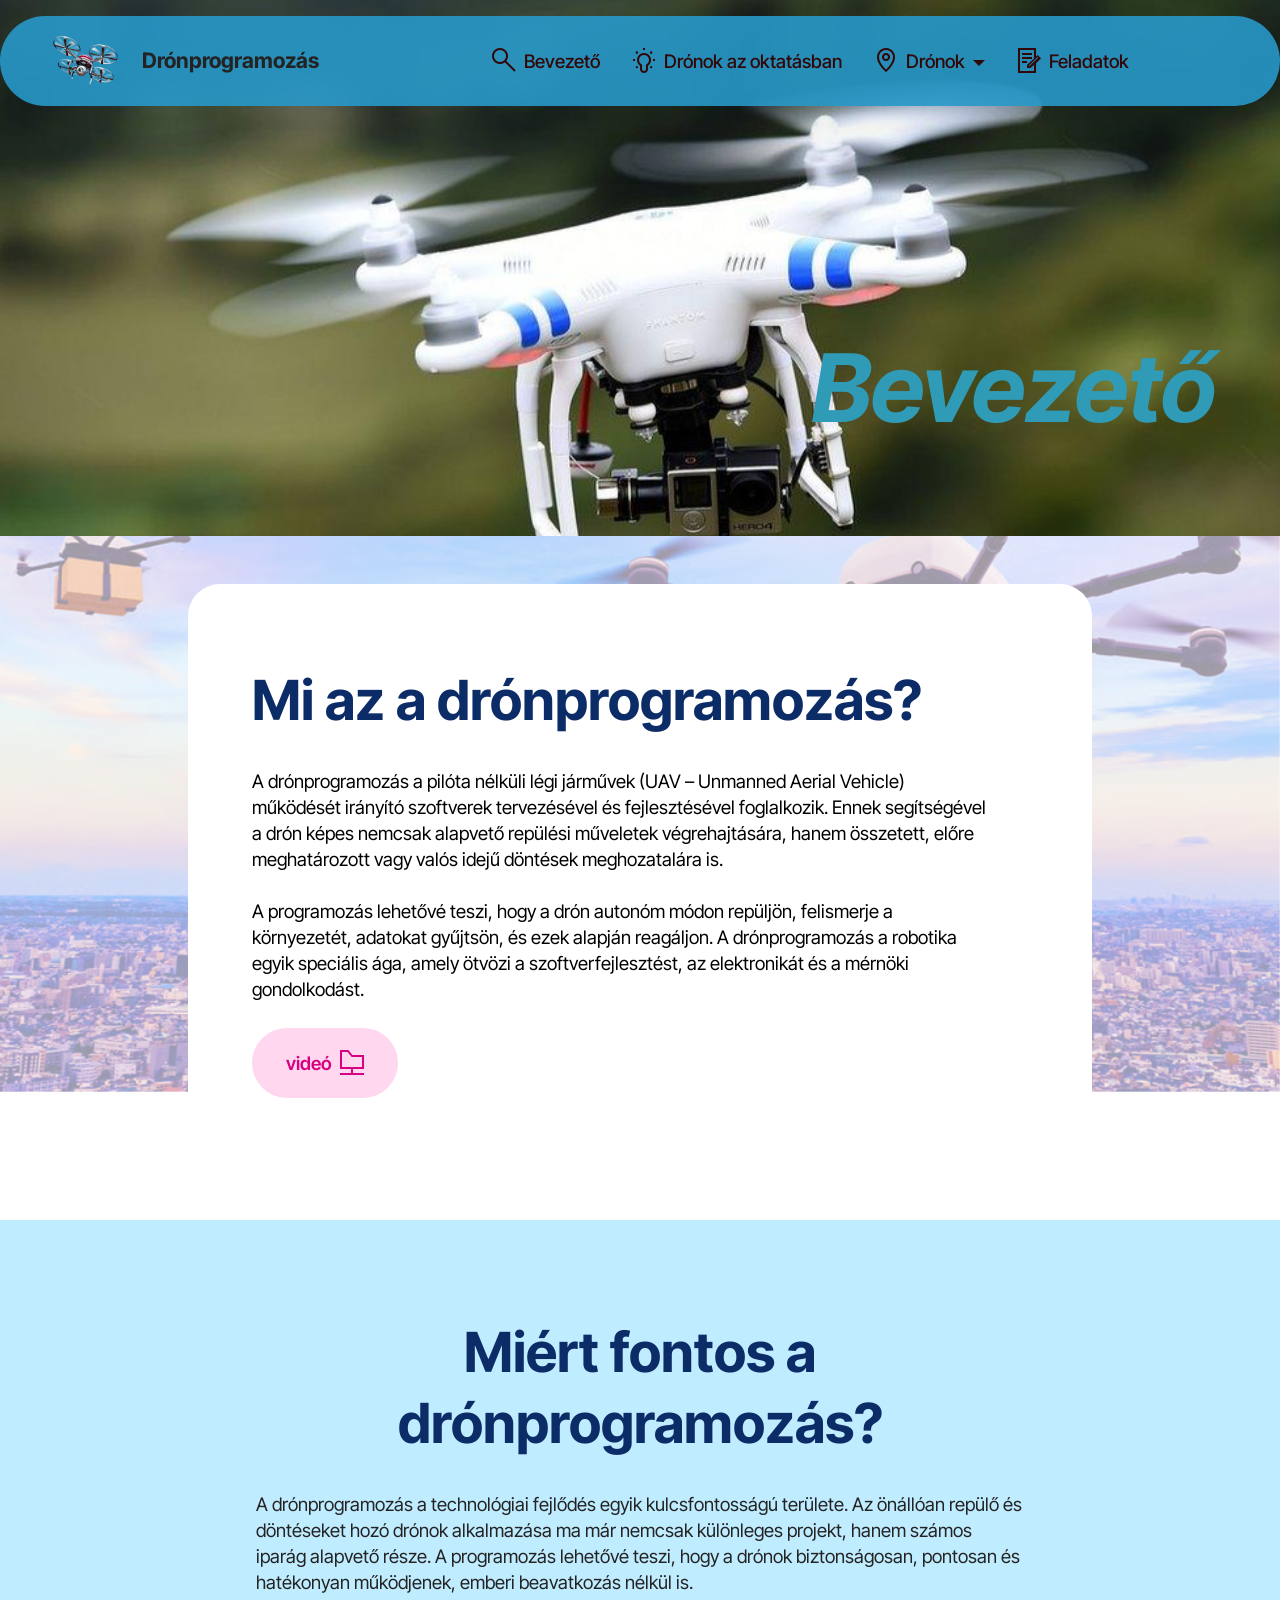
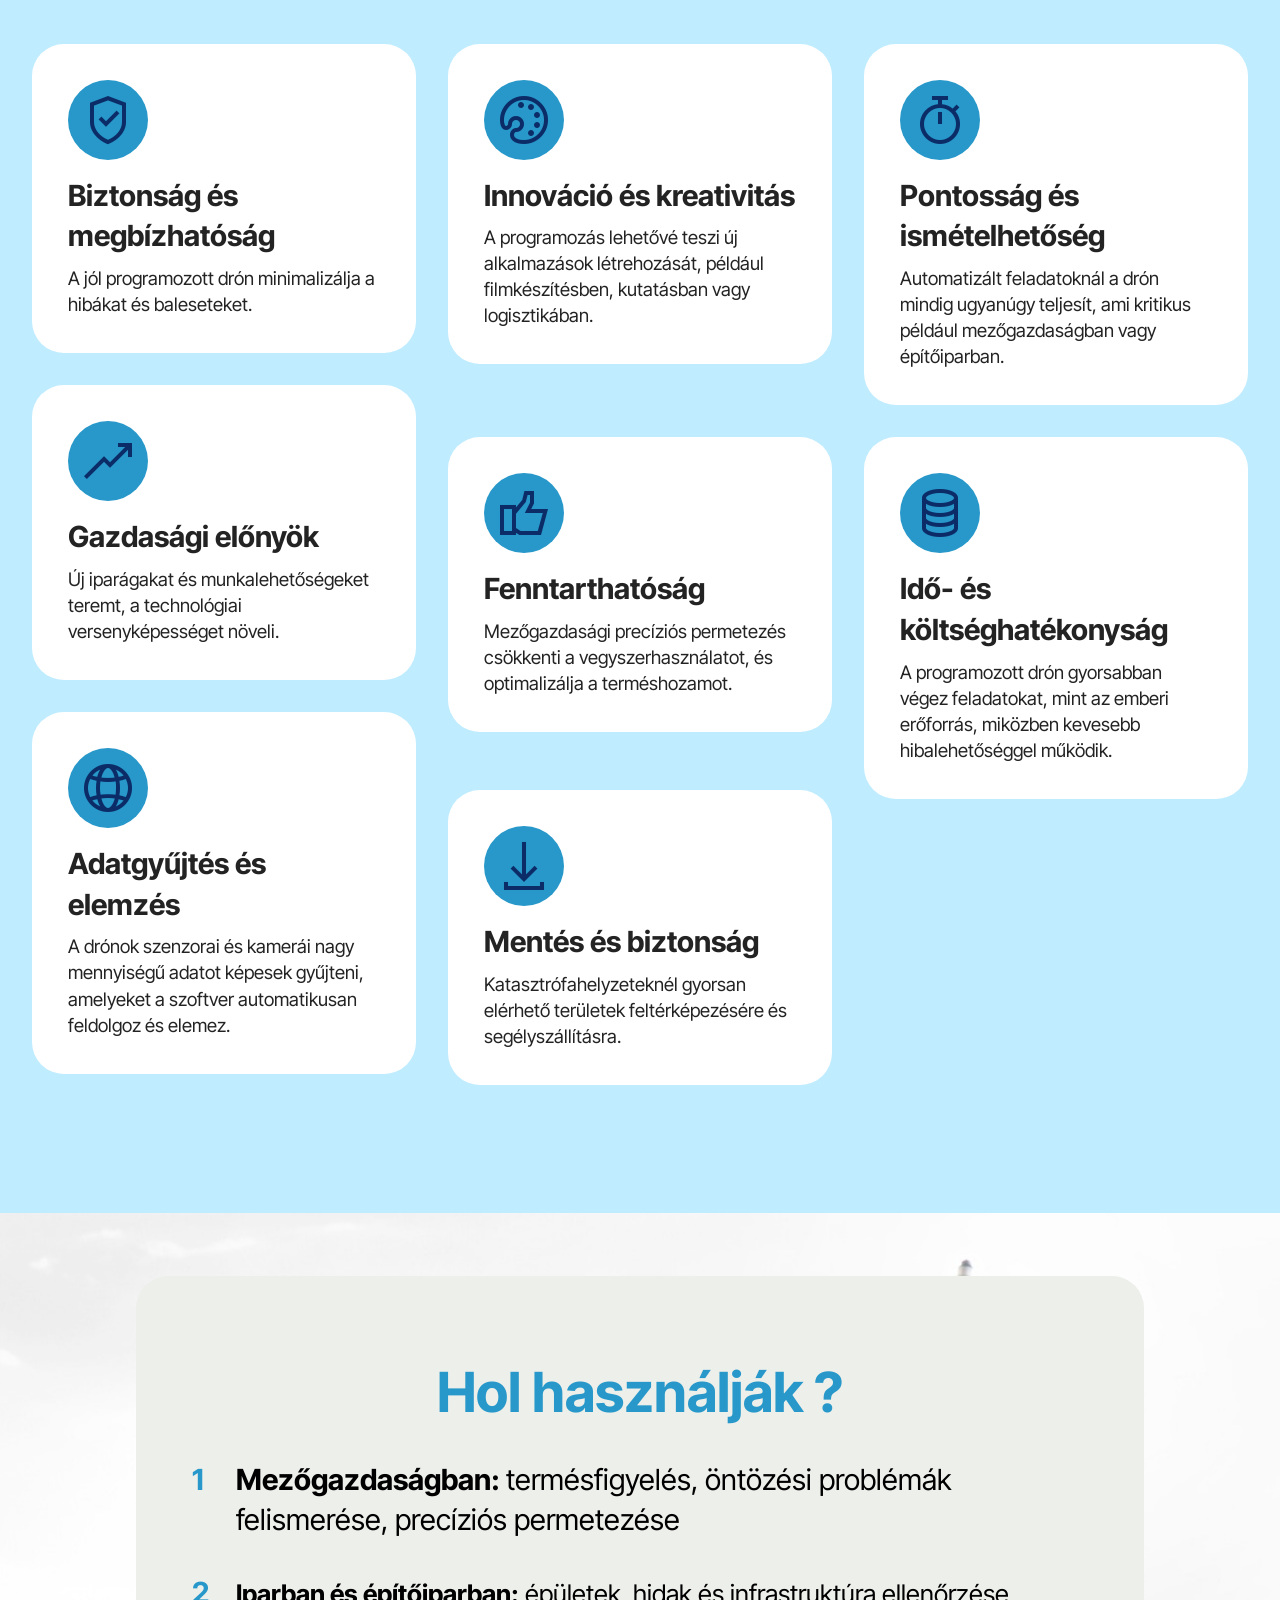
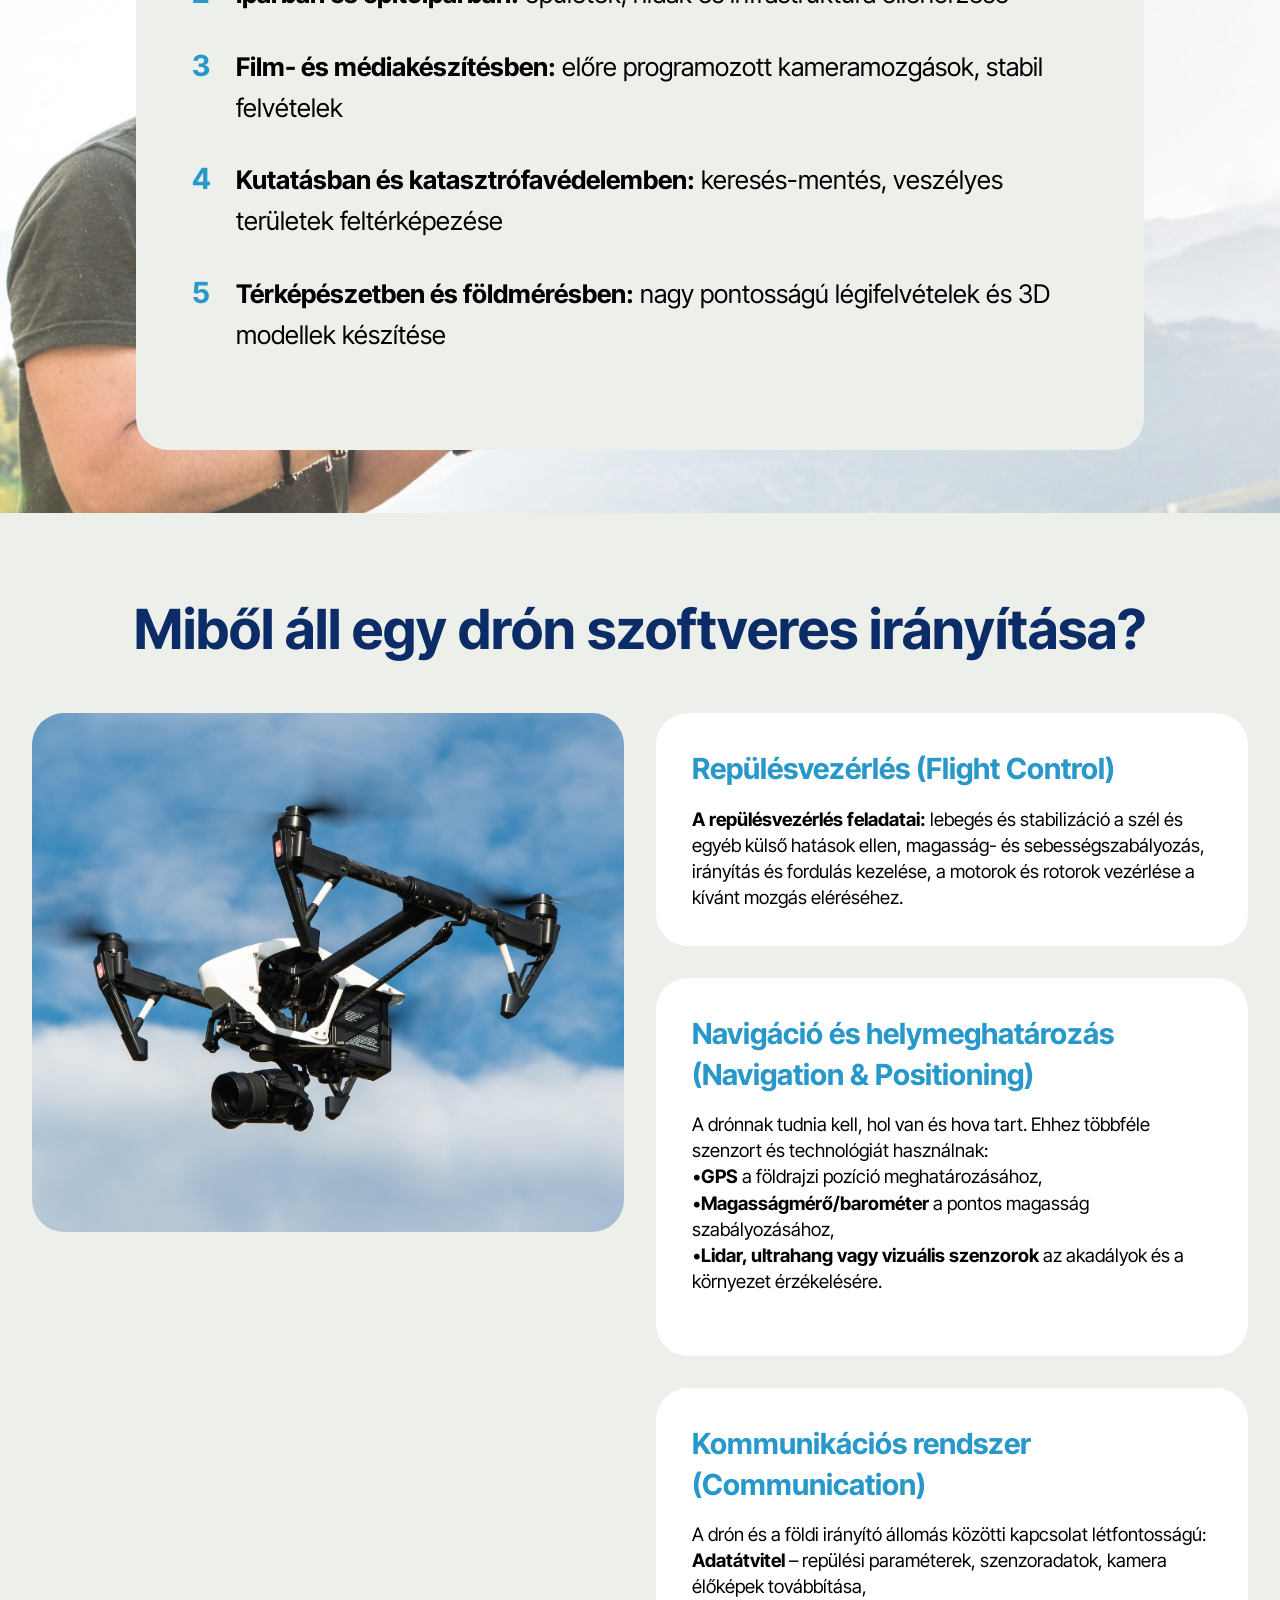
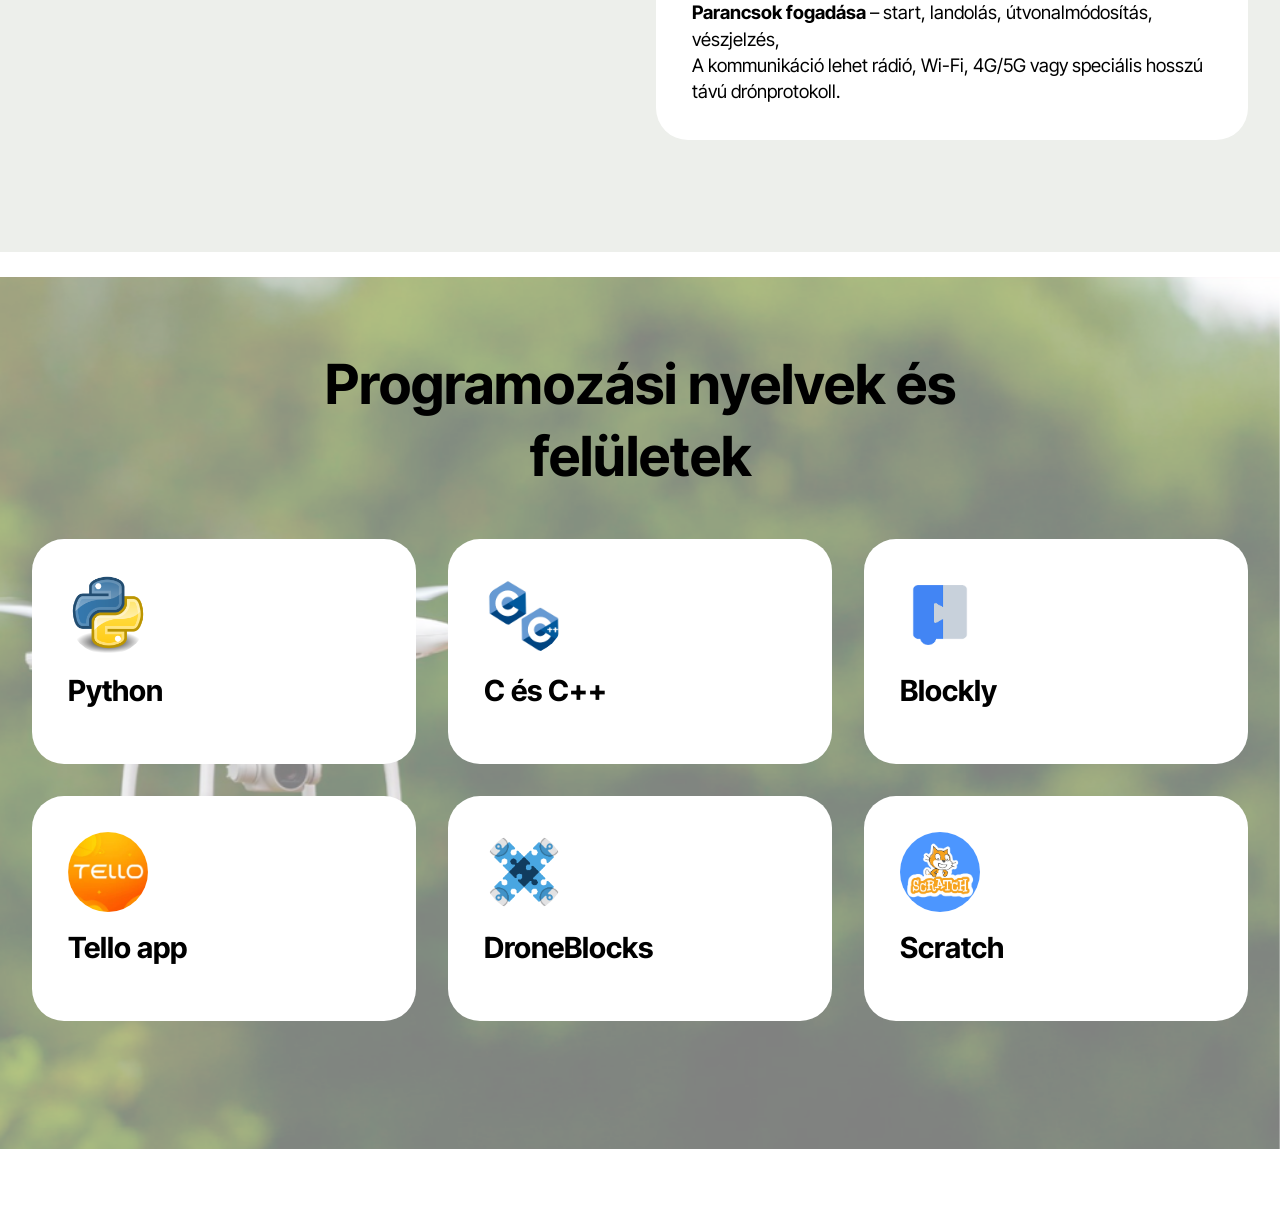
==== bevezeto.html @ 4a2bec6b "first commit" ====
<!DOCTYPE html>
<html  >
<head>
  <!-- Site made with Mobirise Website Builder v6.1.5, https://mobirise.com -->
  <meta charset="UTF-8">
  <meta http-equiv="X-UA-Compatible" content="IE=edge">
  <meta name="generator" content="Mobirise v6.1.5, mobirise.com">
  <meta name="viewport" content="width=device-width, initial-scale=1, minimum-scale=1">
  <link rel="shortcut icon" href="assets/images/mbr.png" type="image/x-icon">
  <meta name="description" content="">
  
  
  <title>Bevezető</title>
  <link rel="stylesheet" href="assets/web/assets/mobirise-icons2/mobirise2.css">
  <link rel="stylesheet" href="assets/bootstrap/css/bootstrap.min.css">
  <link rel="stylesheet" href="assets/parallax/jarallax.css">
  <link rel="stylesheet" href="assets/animatecss/animate.css">
  <link rel="stylesheet" href="assets/dropdown/css/style.css">
  <link rel="stylesheet" href="assets/theme/css/style.css">
  <link rel="preload" href="https://fonts.googleapis.com/css?family=Inter+Tight:100,200,300,400,500,600,700,800,900,100i,200i,300i,400i,500i,600i,700i,800i,900i&display=swap" as="style" onload="this.onload=null;this.rel='stylesheet'">
  <noscript><link rel="stylesheet" href="https://fonts.googleapis.com/css?family=Inter+Tight:100,200,300,400,500,600,700,800,900,100i,200i,300i,400i,500i,600i,700i,800i,900i&display=swap"></noscript>
  <link rel="preload" as="style" href="assets/mobirise/css/mbr-additional.css?v=kdHORV"><link rel="stylesheet" href="assets/mobirise/css/mbr-additional.css?v=kdHORV" type="text/css">

  
  
  
</head>
<body>
  
  <section data-bs-version="5.1" class="menu menu1 cid-v7rs1GnA71" once="menu" id="menu01-3">
	

	<nav class="navbar navbar-dropdown navbar-fixed-top navbar-expand-lg">
		<div class="container">
			<div class="navbar-brand">
				<span class="navbar-logo">
					<a href="https://mobiri.se">
						<img src="assets/images/mbr.png" alt="Mobirise Website Builder" style="height: 3.5rem;">
					</a>
				</span>
				<span class="navbar-caption-wrap"><a class="navbar-caption text-black text-primary display-4" href="index.html">Drónprogramozás</a></span>
			</div>
			<button class="navbar-toggler" type="button" data-toggle="collapse" data-bs-toggle="collapse" data-target="#navbarSupportedContent" data-bs-target="#navbarSupportedContent" aria-controls="navbarNavAltMarkup" aria-expanded="false" aria-label="Toggle navigation">
				<div class="hamburger">
					<span></span>
					<span></span>
					<span></span>
					<span></span>
				</div>
			</button>
			<div class="collapse navbar-collapse" id="navbarSupportedContent">
				<ul class="navbar-nav nav-dropdown nav-right" data-app-modern-menu="true"><li class="nav-item">
						<a class="nav-link link text-info text-primary display-7" href="bevezeto.html"><span class="mobi-mbri mobi-mbri-search mbr-iconfont mbr-iconfont-btn"></span>Bevezető</a>
					</li>
					<li class="nav-item">
						<a class="nav-link link text-info text-primary display-7" href="dronok_oktatas.html" aria-expanded="false"><span class="mobi-mbri mobi-mbri-idea mbr-iconfont mbr-iconfont-btn"></span>Drónok az oktatásban</a>
					</li>
					<li class="nav-item dropdown">
						<a class="nav-link link dropdown-toggle text-info display-7" href="page3.html" data-toggle="dropdown-submenu" data-bs-toggle="dropdown" data-bs-auto-close="outside" aria-expanded="false"><span class="mobi-mbri mobi-mbri-map-pin mbr-iconfont mbr-iconfont-btn"></span>Drónok</a><div class="dropdown-menu" aria-labelledby="dropdown-530"><a class="dropdown-item text-info text-primary display-7" href="TT.html">DJI RoboMaster TT</a><a class="show dropdown-item text-info text-primary display-7" href="Tello.html">DJI Tello EDU</a><a class="show dropdown-item text-info text-primary display-7" href="CoDrone.html">CoDrone EDU</a><a class="show dropdown-item text-info text-primary display-7" href="Crazy.html">Crazyflie</a><a class="show dropdown-item text-info text-primary display-7" href="foci.html">Skykick - Drone Soccer</a></div>
					</li><li class="nav-item"><a class="nav-link link text-info show text-primary display-7" href="page8.html"><span class="mobi-mbri mobi-mbri-contact-form mbr-iconfont mbr-iconfont-btn"></span>Feladatok</a></li></ul>
				
				
			</div>
		</div>
	</nav>
</section>

<section data-bs-version="5.1" class="header16 cid-v7rEpOIx5U mbr-parallax-background" id="header17-a">
  
  
  <div class="container">
    <div class="row">
      <div class="content-wrap col-12 col-md-12">
        <h1 class="mbr-section-title mbr-fonts-style mbr-white mb-4 display-1">
          <strong><em>Bevezető</em><br></strong></h1>
        
        
        
      </div>
    </div>
  </div>
</section>

<section data-bs-version="5.1" class="article07 cid-v7rH6pRvNF mbr-parallax-background" id="article07-e">
  

  
  <div class="mbr-overlay" style="opacity: 0.6; background-color: rgb(255, 255, 255);"></div>
  <div class="container">
    <div class="row justify-content-center">
      <div class="card col-md-12 col-lg-9">
        <div class="card-wrapper">
          <h3 class="card-title mbr-fonts-style mbr-white mt-3 mb-4 display-2"><strong>Mi az a drónprogramozás?</strong></h3>
          <div class="row card-box align-left">
            
            
            
            <div class="item features-without-image col-12 active">
              <div class="item-wrapper">
                
                <p class="mbr-text mbr-fonts-style display-7">A drónprogramozás a pilóta nélküli légi járművek (UAV – Unmanned Aerial Vehicle) működését irányító szoftverek tervezésével és fejlesztésével foglalkozik. Ennek segítségével a drón képes nemcsak alapvető repülési műveletek végrehajtására, hanem összetett, előre meghatározott vagy valós idejű döntések meghozatalára is.<br><br>A programozás lehetővé teszi, hogy a drón autonóm módon repüljön, felismerje a környezetét, adatokat gyűjtsön, és ezek alapján reagáljon. A drónprogramozás a robotika egyik speciális ága, amely ötvözi a szoftverfejlesztést, az elektronikát és a mérnöki gondolkodást.</p>
              </div>
            </div>
          </div>
          <div class="mbr-section-btn"><a class="btn btn-warning display-7" href="https://youtu.be/N_XneaFmOmU?si=GXxPf7i9_ptrThRA" target="_blank"><span class="mobi-mbri mobi-mbri-to-ftp mbr-iconfont mbr-iconfont-btn"></span>videó</a></div>
        </div>
      </div>
    </div>
  </div>
</section>

<section data-bs-version="5.1" class="features22 cid-v7rZEI7aix" id="features022-w">
  

  
  
  <div class="container">
    <div class="row mb-5 justify-content-center">
      <div class="col-12 content-head">
        <h3 class="mbr-section-title mbr-fonts-style align-center mb-0 display-2"><strong>Miért fontos a drónprogramozás?</strong></h3>
        <h5 class="mbr-section-subtitle mbr-fonts-style align-center mb-0 mt-4 display-7">A drónprogramozás a technológiai fejlődés egyik kulcsfontosságú területe. Az önállóan repülő és döntéseket hozó drónok alkalmazása ma már nemcsak különleges projekt, hanem számos iparág alapvető része. A programozás lehetővé teszi, hogy a drónok biztonságosan, pontosan és hatékonyan működjenek, emberi beavatkozás nélkül is.</h5>
      </div>
    </div>
    <div class="row mbr-masonry" data-masonry="{&quot;percentPosition&quot;: true }">
      <div class="item features-without-image col-12 col-md-6 col-lg-4 item-mb active">
        <div class="item-wrapper">
          <div class="card-box align-left">
            <div class="iconfont-wrapper">
              <span class="mbr-iconfont mobi-mbri-protect mobi-mbri"></span>
            </div>
            <h5 class="card-title mbr-fonts-style display-5"><strong>Biztonság és megbízhatóság</strong></h5>
            <p class="card-text mbr-fonts-style display-7">A jól programozott drón minimalizálja a hibákat és baleseteket.
            </p>

            
          </div>
        </div>
      </div><div class="item features-without-image col-12 col-md-6 col-lg-4 item-mb">
        <div class="item-wrapper">
          <div class="card-box align-left">
            <div class="iconfont-wrapper">
              <span class="mbr-iconfont mobi-mbri-change-style mobi-mbri"></span>
            </div>
            <h5 class="card-title mbr-fonts-style display-5"><strong>Innováció és kreativitás</strong></h5>
            <p class="card-text mbr-fonts-style display-7">A programozás lehetővé teszi új alkalmazások létrehozását, például filmkészítésben, kutatásban vagy logisztikában.
            </p>

            
          </div>
        </div>
      </div>
      <div class="item features-without-image col-12 col-md-6 col-lg-4 item-mb">
        <div class="item-wrapper">
          <div class="card-box align-left">
            <div class="iconfont-wrapper">
              <span class="mbr-iconfont mobi-mbri-timer mobi-mbri"></span>
            </div>
            <h5 class="card-title mbr-fonts-style display-5"><strong>Pontosság és ismételhetőség</strong></h5>
            <p class="card-text mbr-fonts-style display-7">Automatizált feladatoknál a drón mindig ugyanúgy teljesít, ami kritikus például mezőgazdaságban vagy építőiparban.
            </p>

            
          </div>
        </div>
      </div><div class="item features-without-image col-12 col-md-6 col-lg-4 item-mb">
        <div class="item-wrapper">
          <div class="card-box align-left">
            <div class="iconfont-wrapper">
              <span class="mbr-iconfont mobi-mbri-growing-chart mobi-mbri"></span>
            </div>
            <h5 class="card-title mbr-fonts-style display-5"><strong>Gazdasági előnyök</strong></h5>
            <p class="card-text mbr-fonts-style display-7">Új iparágakat és munkalehetőségeket teremt, a technológiai versenyképességet növeli.
            </p>

            
          </div>
        </div>
      </div>
      
      
      
      <div class="item features-without-image col-12 col-md-6 col-lg-4 item-mb">
        <div class="item-wrapper">
          <div class="card-box align-left">
            <div class="iconfont-wrapper">
              <span class="mbr-iconfont mobi-mbri-like mobi-mbri"></span>
            </div>
            <h5 class="card-title mbr-fonts-style display-5"><strong>Fenntarthatóság</strong></h5>
            <p class="card-text mbr-fonts-style display-7">Mezőgazdasági precíziós permetezés csökkenti a vegyszerhasználatot, és optimalizálja a terméshozamot.
            </p>

            
          </div>
        </div>
      </div><div class="item features-without-image col-12 col-md-6 col-lg-4 item-mb">
        <div class="item-wrapper">
          <div class="card-box align-left">
            <div class="iconfont-wrapper">
              <span class="mbr-iconfont mobi-mbri-database mobi-mbri"></span>
            </div>
            <h5 class="card-title mbr-fonts-style display-5"><strong>Idő- és költséghatékonyság</strong></h5>
            <p class="card-text mbr-fonts-style display-7">A programozott drón gyorsabban végez feladatokat, mint az emberi erőforrás, miközben kevesebb hibalehetőséggel működik.
            </p>

            
          </div>
        </div>
      </div><div class="item features-without-image col-12 col-md-6 col-lg-4 item-mb">
        <div class="item-wrapper">
          <div class="card-box align-left">
            <div class="iconfont-wrapper">
              <span class="mbr-iconfont mobi-mbri-globe-2 mobi-mbri"></span>
            </div>
            <h5 class="card-title mbr-fonts-style display-5"><strong>Adatgyűjtés és elemzés</strong></h5>
            <p class="card-text mbr-fonts-style display-7">A drónok szenzorai és kamerái nagy mennyiségű adatot képesek gyűjteni, amelyeket a szoftver automatikusan feldolgoz és elemez.
            </p>

            
          </div>
        </div>
      </div><div class="item features-without-image col-12 col-md-6 col-lg-4 item-mb">
        <div class="item-wrapper">
          <div class="card-box align-left">
            <div class="iconfont-wrapper">
              <span class="mbr-iconfont mobi-mbri-download mobi-mbri"></span>
            </div>
            <h5 class="card-title mbr-fonts-style display-5"><strong>Mentés és biztonság</strong></h5>
            <p class="card-text mbr-fonts-style display-7">Katasztrófahelyzeteknél gyorsan elérhető területek feltérképezésére és segélyszállításra.
            </p>

            
          </div>
        </div>
      </div>
    </div>
  </div>
</section>

<section data-bs-version="5.1" class="article07 cid-v7sc65AYX4 mbr-fullscreen" id="article19-x">
  

  
  <div class="mbr-overlay" style="opacity: 0.2; background-color: rgb(255, 255, 255);">
  </div>
  <div class="container-fluid">
    <div class="row justify-content-center">
      <div class="card col-md-12 col-lg-10">
        <div class="card-wrapper">
          <div class="col-12 content-head mt-3">
            <h3 class="mbr-section-title mbr-fonts-style align-center mb-0 display-2"><strong>Hol használják ?</strong></h3>
            
          </div>
          <div class="card-box align-left mt-4">
            <div class="mbr-text counter-container mbr-fonts-style display-5">
              <ol>
                <li><strong>Mezőgazdaságban: </strong>termésfigyelés, öntözési problémák felismerése, precíziós permetezése</li><li><span style="font-size: 1.6rem;"><strong>Iparban és építőiparban:</strong> épületek, hidak és infrastruktúra ellenőrzése</span></li><li><span style="font-size: 1.6rem;"><strong>Film- és médiakészítésben:</strong> előre programozott kameramozgások, stabil felvételek</span></li><li><span style="font-size: 1.6rem;"><strong>Kutatásban és katasztrófavédelemben:</strong> keresés-mentés, veszélyes területek feltérképezése</span></li><li><span style="font-size: 1.6rem;"><strong>Térképészetben és földmérésben:</strong> nagy pontosságú légifelvételek és 3D modellek készítése</span></li></ol>
            </div>
          </div>
        </div>
      </div>
    </div>
  </div>
</section>

<section data-bs-version="5.1" class="features028 cid-v7sjffZN3R" id="features028-10">
	

	
	
	<div class="container-fluid">
		<div class="row justify-content-center">
			<div class="col-md-12 content-head mb-5">
				<h1 class="mbr-section-title mbr-fonts-style mb-0 display-2"><strong>Miből áll egy drón szoftveres irányítása?</strong></h1>
				
			</div>
		</div>


		<div class="row justify-content-center  blockContent">

			<div class="col-12 col-lg">


				<div class="item features-without-image col-12 col-md-12 col-lg-12 active">
					<div class="item-wrapper">
						<div class="item-content">
							<h1 class="mbr-card-title mbr-fonts-style mt-0 mb-3 mbr-number display-5"><strong>Repülésvezérlés (Flight Control)</strong></h1>
							
							<p class="card-text mbr-fonts-style mt-0 mb-0 display-7"><strong>A repülésvezérlés feladatai: </strong>lebegés és stabilizáció a szél és egyéb külső hatások ellen, magasság- és sebességszabályozás, irányítás és fordulás kezelése, a motorok és rotorok vezérlése a kívánt mozgás eléréséhez.<br></p>
							
						</div>

					</div>
				</div>
				<div class="item features-without-image col-12 col-md-12 col-lg-12">
					<div class="item-wrapper">
						<div class="item-content">
							<h1 class="mbr-card-title mbr-fonts-style mt-0 mb-3 mbr-number display-5"><strong>Navigáció és helymeghatározás (Navigation &amp; Positioning)</strong></h1>
							
							<p class="card-text mbr-fonts-style mt-0 mb-0 display-7">A drónnak tudnia kell, hol van és hova tart. Ehhez többféle szenzort és technológiát használnak: <br>•<strong>GPS </strong>a földrajzi pozíció meghatározásához,<br>•<strong>Magasságmérő/barométer</strong> a pontos magasság szabályozásához,<br>•<strong>Lidar, ultrahang vagy vizuális szenzorok</strong> az akadályok és a környezet érzékelésére.<br><br></p>
							
						</div>

					</div>
				</div>
				<div class="item features-without-image col-12 col-md-12 col-lg-12">
					<div class="item-wrapper">
						<div class="item-content">
							<h1 class="mbr-card-title mbr-fonts-style mt-0 mb-3 mbr-number display-5"><strong>Kommunikációs rendszer (Communication)</strong></h1>
							
							<p class="card-text mbr-fonts-style mt-0 mb-0 display-7">A drón és a földi irányító állomás közötti kapcsolat létfontosságú:<br><strong>Adatátvitel</strong> – repülési paraméterek, szenzoradatok, kamera élőképek továbbítása,<br><strong>Parancsok fogadása</strong> – start, landolás, útvonalmódosítás, vészjelzés,<br>A kommunikáció lehet rádió, Wi-Fi, 4G/5G vagy speciális hosszú távú drónprotokoll.</p>
							
						</div>
					</div>
				</div>
			</div>
			<div class="col-12 col-lg-6">
				<div class="image-wrapper">
					<img class="w-100" src="assets/images/mbr-2.jpeg" alt="Mobirise Website Builder">
				</div>
			</div>
		</div>
	</div>
</section>

<section data-bs-version="5.1" class="start features20 cid-v7skOukTLY mbr-parallax-background" id="features020-11">
	

	
	<div class="mbr-overlay" style="opacity: 0.5; background-color: rgb(255, 255, 255);"></div>
	<div class="container">
		<div class="row mb-5 justify-content-center">
			<div class="col-12 mb-0 content-head">
				<h3 class="mbr-section-title mbr-fonts-style align-center mb-0 display-2"><strong>Programozási nyelvek és felületek</strong></h3>
				
			</div>
		</div>
		<div class="row">
			<div class="item features-without-image col-12 col-md-6 col-lg-4 item-mb">
				<div class="item-wrapper">
					<div class="card-box align-left">
						<div class="img-wrapper mb-3">
							<img src="assets/images/python.jpg" alt="">
						</div>
						<h5 class="card-title mbr-fonts-style display-5">
							<strong>Python</strong>
						</h5>
						
					</div>
				</div>
			</div>
			<div class="item features-without-image col-12 col-md-6 col-lg-4 item-mb">
				<div class="item-wrapper">
					<div class="card-box align-left">
						<div class="img-wrapper mb-3">
							<img src="assets/images/imafges.jpg" alt="">
						</div>
						<h5 class="card-title mbr-fonts-style display-5"><strong>C és C++</strong></h5>
						
					</div>
				</div>
			</div>
			<div class="item features-without-image col-12 col-md-6 col-lg-4 item-mb">
				<div class="item-wrapper">
					<div class="card-box align-left">
						<div class="img-wrapper mb-3">
							<img src="assets/images/images-1.png" alt="">
						</div>
						<h5 class="card-title mbr-fonts-style display-5"><strong>Blockly</strong></h5>
						
					</div>
				</div>
			</div><div class="item features-without-image col-12 col-md-6 col-lg-4 item-mb">
				<div class="item-wrapper">
					<div class="card-box align-left">
						<div class="img-wrapper mb-3">
							<img src="assets/images/f128734ce4287599d9cd8b6019e56034d1bdaca337428d7b9f23be1516acec9e-200.jpg" alt="" data-slide-to="3" data-bs-slide-to="4">
						</div>
						<h5 class="card-title mbr-fonts-style display-5"><strong>Tello app</strong></h5>
						
					</div>
				</div>
			</div><div class="item features-without-image col-12 col-md-6 col-lg-4 item-mb">
				<div class="item-wrapper">
					<div class="card-box align-left">
						<div class="img-wrapper mb-3">
							<img src="assets/images/apps.42126.13873637242273496.862b2875-d05a-4950-9989-bfaaa2e29dbf.jpg" alt="" data-slide-to="4" data-bs-slide-to="5">
						</div>
						<h5 class="card-title mbr-fonts-style display-5"><strong>DroneBlocks</strong></h5>
						
					</div>
				</div>
			</div><div class="item features-without-image col-12 col-md-6 col-lg-4 item-mb">
				<div class="item-wrapper">
					<div class="card-box align-left">
						<div class="img-wrapper mb-3">
							<img src="assets/images/unnamed.jpg" alt="" data-slide-to="5" data-bs-slide-to="6">
						</div>
						<h5 class="card-title mbr-fonts-style display-5"><strong>Scratch</strong></h5>
						
					</div>
				</div>
			</div>
		</div>
	</div>
</section><section class="display-7" style="padding: 0;align-items: center;justify-content: center;flex-wrap: wrap;    align-content: center;display: flex;position: relative;height: 4rem;"><a href="https://mobiri.se/" style="flex: 1 1;height: 4rem;position: absolute;width: 100%;z-index: 1;"><img alt="" style="height: 4rem;" src="[data-uri]"></a><p style="margin: 0;text-align: center;" class="display-7">&#8204;</p><a style="z-index:1" href="https://mobirise.com/builder/ai-website-maker.html">Best AI Website Maker</a></section><script src="assets/bootstrap/js/bootstrap.bundle.min.js"></script>  <script src="assets/parallax/jarallax.js"></script>  <script src="assets/smoothscroll/smooth-scroll.js"></script>  <script src="assets/ytplayer/index.js"></script>  <script src="assets/dropdown/js/navbar-dropdown.js"></script>  <script src="assets/masonry/masonry.pkgd.min.js"></script>  <script src="assets/imagesloaded/imagesloaded.pkgd.min.js"></script>  <script src="assets/theme/js/script.js"></script>  
  
  
  <input name="animation" type="hidden">
  </body>
</html>
---- assets/web/assets/mobirise-icons2/mobirise2.css ----
@font-face {
  font-family: 'Moririse2';
  font-display: swap;
  src:  url('mobirise2.eot?f2bix4');
  src:  url('mobirise2.eot?f2bix4#iefix') format('embedded-opentype'),
    url('mobirise2.woff2?f2bix4') format('woff2'),
    url('mobirise2.woff?f2bix4') format('woff'),
    url('mobirise2.ttf?f2bix4') format('truetype'),
    url('mobirise2.svg?f2bix4#mobirise2') format('svg');
  font-weight: normal;
  font-style: normal;
}

[class^="mobi-"], [class*=" mobi-"] {
  /* use !important to prevent issues with browser extensions that change fonts */
  font-family: 'Moririse2' !important;
  speak: none;
  font-style: normal;
  font-weight: normal;
  font-variant: normal;
  text-transform: none;
  line-height: 1;

  /* Better Font Rendering =========== */
  -webkit-font-smoothing: antialiased;
  -moz-osx-font-smoothing: grayscale;
}

.mobi-mbri-add-submenu:before {
  content: "\e900";
}
.mobi-mbri-alert:before {
  content: "\e901";
}
.mobi-mbri-align-center:before {
  content: "\e902";
}
.mobi-mbri-align-justify:before {
  content: "\e903";
}
.mobi-mbri-align-left:before {
  content: "\e904";
}
.mobi-mbri-align-right:before {
  content: "\e905";
}
.mobi-mbri-android:before {
  content: "\e906";
}
.mobi-mbri-apple:before {
  content: "\e907";
}
.mobi-mbri-arrow-down:before {
  content: "\e908";
}
.mobi-mbri-arrow-next:before {
  content: "\e909";
}
.mobi-mbri-arrow-prev:before {
  content: "\e90a";
}
.mobi-mbri-arrow-up:before {
  content: "\e90b";
}
.mobi-mbri-bold:before {
  content: "\e90c";
}
.mobi-mbri-bookmark:before {
  content: "\e90d";
}
.mobi-mbri-bootstrap:before {
  content: "\e90e";
}
.mobi-mbri-briefcase:before {
  content: "\e90f";
}
.mobi-mbri-browse:before {
  content: "\e910";
}
.mobi-mbri-bulleted-list:before {
  content: "\e911";
}
.mobi-mbri-calendar:before {
  content: "\e912";
}
.mobi-mbri-camera:before {
  content: "\e913";
}
.mobi-mbri-cart-add:before {
  content: "\e914";
}
.mobi-mbri-cart-full:before {
  content: "\e915";
}
.mobi-mbri-cash:before {
  content: "\e916";
}
.mobi-mbri-change-style:before {
  content: "\e917";
}
.mobi-mbri-chat:before {
  content: "\e918";
}
.mobi-mbri-clock:before {
  content: "\e919";
}
.mobi-mbri-close:before {
  content: "\e91a";
}
.mobi-mbri-cloud:before {
  content: "\e91b";
}
.mobi-mbri-code:before {
  content: "\e91c";
}
.mobi-mbri-contact-form:before {
  content: "\e91d";
}
.mobi-mbri-credit-card:before {
  content: "\e91e";
}
.mobi-mbri-cursor-click:before {
  content: "\e91f";
}
.mobi-mbri-cust-feedback:before {
  content: "\e920";
}
.mobi-mbri-database:before {
  content: "\e921";
}
.mobi-mbri-delivery:before {
  content: "\e922";
}
.mobi-mbri-desktop:before {
  content: "\e923";
}
.mobi-mbri-devices:before {
  content: "\e924";
}
.mobi-mbri-down:before {
  content: "\e925";
}
.mobi-mbri-download-2:before {
  content: "\e926";
}
.mobi-mbri-download:before {
  content: "\e927";
}
.mobi-mbri-drag-n-drop-2:before {
  content: "\e928";
}
.mobi-mbri-drag-n-drop:before {
  content: "\e929";
}
.mobi-mbri-edit-2:before {
  content: "\e92a";
}
.mobi-mbri-edit:before {
  content: "\e92b";
}
.mobi-mbri-error:before {
  content: "\e92c";
}
.mobi-mbri-extension:before {
  content: "\e92d";
}
.mobi-mbri-features:before {
  content: "\e92e";
}
.mobi-mbri-file:before {
  content: "\e92f";
}
.mobi-mbri-flag:before {
  content: "\e930";
}
.mobi-mbri-folder:before {
  content: "\e931";
}
.mobi-mbri-gift:before {
  content: "\e932";
}
.mobi-mbri-github:before {
  content: "\e933";
}
.mobi-mbri-globe-2:before {
  content: "\e934";
}
.mobi-mbri-globe:before {
  content: "\e935";
}
.mobi-mbri-growing-chart:before {
  content: "\e936";
}
.mobi-mbri-hearth:before {
  content: "\e937";
}
.mobi-mbri-help:before {
  content: "\e938";
}
.mobi-mbri-home:before {
  content: "\e939";
}
.mobi-mbri-hot-cup:before {
  content: "\e93a";
}
.mobi-mbri-idea:before {
  content: "\e93b";
}
.mobi-mbri-image-gallery:before {
  content: "\e93c";
}
.mobi-mbri-image-slider:before {
  content: "\e93d";
}
.mobi-mbri-info:before {
  content: "\e93e";
}
.mobi-mbri-italic:before {
  content: "\e93f";
}
.mobi-mbri-key:before {
  content: "\e940";
}
.mobi-mbri-laptop:before {
  content: "\e941";
}
.mobi-mbri-layers:before {
  content: "\e942";
}
.mobi-mbri-left-right:before {
  content: "\e943";
}
.mobi-mbri-left:before {
  content: "\e944";
}
.mobi-mbri-letter:before {
  content: "\e945";
}
.mobi-mbri-like:before {
  content: "\e946";
}
.mobi-mbri-link:before {
  content: "\e947";
}
.mobi-mbri-lock:before {
  content: "\e948";
}
.mobi-mbri-login:before {
  content: "\e949";
}
.mobi-mbri-logout:before {
  content: "\e94a";
}
.mobi-mbri-magic-stick:before {
  content: "\e94b";
}
.mobi-mbri-map-pin:before {
  content: "\e94c";
}
.mobi-mbri-menu:before {
  content: "\e94d";
}
.mobi-mbri-mobile-2:before {
  content: "\e94e";
}
.mobi-mbri-mobile-horizontal:before {
  content: "\e94f";
}
.mobi-mbri-mobile:before {
  content: "\e950";
}
.mobi-mbri-mobirise:before {
  content: "\e951";
}
.mobi-mbri-more-horizontal:before {
  content: "\e952";
}
.mobi-mbri-more-vertical:before {
  content: "\e953";
}
.mobi-mbri-music:before {
  content: "\e954";
}
.mobi-mbri-new-file:before {
  content: "\e955";
}
.mobi-mbri-numbered-list:before {
  content: "\e956";
}
.mobi-mbri-opened-folder:before {
  content: "\e957";
}
.mobi-mbri-pages:before {
  content: "\e958";
}
.mobi-mbri-paper-plane:before {
  content: "\e959";
}
.mobi-mbri-paperclip:before {
  content: "\e95a";
}
.mobi-mbri-phone:before {
  content: "\e95b";
}
.mobi-mbri-photo:before {
  content: "\e95c";
}
.mobi-mbri-photos:before {
  content: "\e95d";
}
.mobi-mbri-pin:before {
  content: "\e95e";
}
.mobi-mbri-play:before {
  content: "\e95f";
}
.mobi-mbri-plus:before {
  content: "\e960";
}
.mobi-mbri-preview:before {
  content: "\e961";
}
.mobi-mbri-print:before {
  content: "\e962";
}
.mobi-mbri-protect:before {
  content: "\e963";
}
.mobi-mbri-question:before {
  content: "\e964";
}
.mobi-mbri-quote-left:before {
  content: "\e965";
}
.mobi-mbri-quote-right:before {
  content: "\e966";
}
.mobi-mbri-redo:before {
  content: "\e967";
}
.mobi-mbri-refresh:before {
  content: "\e968";
}
.mobi-mbri-responsive-2:before {
  content: "\e969";
}
.mobi-mbri-responsive:before {
  content: "\e96a";
}
.mobi-mbri-right:before {
  content: "\e96b";
}
.mobi-mbri-rocket:before {
  content: "\e96c";
}
.mobi-mbri-sad-face:before {
  content: "\e96d";
}
.mobi-mbri-sale:before {
  content: "\e96e";
}
.mobi-mbri-save:before {
  content: "\e96f";
}
.mobi-mbri-search:before {
  content: "\e970";
}
.mobi-mbri-setting-2:before {
  content: "\e971";
}
.mobi-mbri-setting-3:before {
  content: "\e972";
}
.mobi-mbri-setting:before {
  content: "\e973";
}
.mobi-mbri-share:before {
  content: "\e974";
}
.mobi-mbri-shopping-bag:before {
  content: "\e975";
}
.mobi-mbri-shopping-basket:before {
  content: "\e976";
}
.mobi-mbri-shopping-cart:before {
  content: "\e977";
}
.mobi-mbri-sites:before {
  content: "\e978";
}
.mobi-mbri-smile-face:before {
  content: "\e979";
}
.mobi-mbri-speed:before {
  content: "\e97a";
}
.mobi-mbri-star:before {
  content: "\e97b";
}
.mobi-mbri-success:before {
  content: "\e97c";
}
.mobi-mbri-sun:before {
  content: "\e97d";
}
.mobi-mbri-sun2:before {
  content: "\e97e";
}
.mobi-mbri-tablet-vertical:before {
  content: "\e97f";
}
.mobi-mbri-tablet:before {
  content: "\e980";
}
.mobi-mbri-target:before {
  content: "\e981";
}
.mobi-mbri-timer:before {
  content: "\e982";
}
.mobi-mbri-to-ftp:before {
  content: "\e983";
}
.mobi-mbri-to-local-drive:before {
  content: "\e984";
}
.mobi-mbri-touch-swipe:before {
  content: "\e985";
}
.mobi-mbri-touch:before {
  content: "\e986";
}
.mobi-mbri-trash:before {
  content: "\e987";
}
.mobi-mbri-underline:before {
  content: "\e988";
}
.mobi-mbri-undo:before {
  content: "\e989";
}
.mobi-mbri-unlink:before {
  content: "\e98a";
}
.mobi-mbri-unlock:before {
  content: "\e98b";
}
.mobi-mbri-up-down:before {
  content: "\e98c";
}
.mobi-mbri-up:before {
  content: "\e98d";
}
.mobi-mbri-update:before {
  content: "\e98e";
}
.mobi-mbri-upload-2:before {
  content: "\e98f";
}
.mobi-mbri-upload:before {
  content: "\e990";
}
.mobi-mbri-user-2:before {
  content: "\e991";
}
.mobi-mbri-user:before {
  content: "\e992";
}
.mobi-mbri-users:before {
  content: "\e993";
}
.mobi-mbri-video-play:before {
  content: "\e994";
}
.mobi-mbri-video:before {
  content: "\e995";
}
.mobi-mbri-watch:before {
  content: "\e996";
}
.mobi-mbri-website-theme-2:before {
  content: "\e997";
}
.mobi-mbri-website-theme:before {
  content: "\e998";
}
.mobi-mbri-wifi:before {
  content: "\e999";
}
.mobi-mbri-windows:before {
  content: "\e99a";
}
.mobi-mbri-zoom-in:before {
  content: "\e99b";
}
.mobi-mbri-zoom-out:before {
  content: "\e99c";
}
---- assets/parallax/jarallax.css ----
.jarallax {
    position: relative;
    z-index: 0;
}
.jarallax > .jarallax-img {
    position: absolute;
    object-fit: cover;
    /* support for plugin https://github.com/bfred-it/object-fit-images */
    font-family: 'object-fit: cover;';
    top: 0;
    left: 0;
    width: 100%;
    height: 100%;
    z-index: -1;
}
---- assets/dropdown/css/style.css ----
.navbar-dropdown {
  left: 0;
  padding: 0;
  position: absolute;
  right: 0;
  top: 0;
  transition: all 0.45s ease;
  z-index: 1030;
  background: #282828; }
  .navbar-dropdown .navbar-logo {
    margin-right: 0.8rem;
    transition: margin 0.3s ease-in-out;
    vertical-align: middle; }
    .navbar-dropdown .navbar-logo img {
      height: 3.125rem;
      transition: all 0.3s ease-in-out; }
    .navbar-dropdown .navbar-logo.mbr-iconfont {
      font-size: 3.125rem;
      line-height: 3.125rem; }
  .navbar-dropdown .navbar-caption {
    font-weight: 700;
    white-space: normal;
    vertical-align: -4px;
    line-height: 3.125rem !important; }
    .navbar-dropdown .navbar-caption, .navbar-dropdown .navbar-caption:hover {
      color: inherit;
      text-decoration: none; }
  .navbar-dropdown .mbr-iconfont + .navbar-caption {
    vertical-align: -1px; }
  .navbar-dropdown.navbar-fixed-top {
    position: fixed; }
  .navbar-dropdown .navbar-brand span {
    vertical-align: -4px; }
  .navbar-dropdown.bg-color.transparent {
    background: none; }
  .navbar-dropdown.navbar-short .navbar-brand {
    padding: 0.625rem 0; }
    .navbar-dropdown.navbar-short .navbar-brand span {
      vertical-align: -1px; }
  .navbar-dropdown.navbar-short .navbar-caption {
    line-height: 2.375rem !important;
    vertical-align: -2px; }
  .navbar-dropdown.navbar-short .navbar-logo {
    margin-right: 0.5rem; }
    .navbar-dropdown.navbar-short .navbar-logo img {
      height: 2.375rem; }
    .navbar-dropdown.navbar-short .navbar-logo.mbr-iconfont {
      font-size: 2.375rem;
      line-height: 2.375rem; }
  .navbar-dropdown.navbar-short .mbr-table-cell {
    height: 3.625rem; }
  .navbar-dropdown .navbar-close {
    left: 0.6875rem;
    position: fixed;
    top: 0.75rem;
    z-index: 1000; }
  .navbar-dropdown .hamburger-icon {
    content: "";
    display: inline-block;
    vertical-align: middle;
    width: 16px;
    -webkit-box-shadow: 0 -6px 0 1px #282828,0 0 0 1px #282828,0 6px 0 1px #282828;
    -moz-box-shadow: 0 -6px 0 1px #282828,0 0 0 1px #282828,0 6px 0 1px #282828;
    box-shadow: 0 -6px 0 1px #282828,0 0 0 1px #282828,0 6px 0 1px #282828; }

.dropdown-menu .dropdown-toggle[data-toggle="dropdown-submenu"]::after {
  border-bottom: 0.35em solid transparent;
  border-left: 0.35em solid;
  border-right: 0;
  border-top: 0.35em solid transparent;
  margin-left: 0.3rem; }

.dropdown-menu .dropdown-item:focus {
  outline: 0; }

.nav-dropdown {
  font-size: 0.75rem;
  font-weight: 500;
  height: auto !important; }
  .nav-dropdown .nav-btn {
    padding-left: 1rem; }
  .nav-dropdown .link {
    margin: .667em 1.667em;
    font-weight: 500;
    padding: 0;
    transition: color .2s ease-in-out; }
    .nav-dropdown .link.dropdown-toggle {
      margin-right: 2.583em; }
      .nav-dropdown .link.dropdown-toggle::after {
        margin-left: .25rem;
        border-top: 0.35em solid;
        border-right: 0.35em solid transparent;
        border-left: 0.35em solid transparent;
        border-bottom: 0; }
      .nav-dropdown .link.dropdown-toggle[aria-expanded="true"] {
        margin: 0;
        padding: 0.667em 3.263em  0.667em 1.667em; }
  .nav-dropdown .link::after,
  .nav-dropdown .dropdown-item::after {
    color: inherit; }
  .nav-dropdown .btn {
    font-size: 0.75rem;
    font-weight: 700;
    letter-spacing: 0;
    margin-bottom: 0;
    padding-left: 1.25rem;
    padding-right: 1.25rem; }
  .nav-dropdown .dropdown-menu {
    border-radius: 0;
    border: 0;
    left: 0;
    margin: 0;
    padding-bottom: 1.25rem;
    padding-top: 1.25rem;
    position: relative; }
  .nav-dropdown .dropdown-submenu {
    margin-left: 0.125rem;
    top: 0; }
  .nav-dropdown .dropdown-item {
    font-weight: 500;
    line-height: 2;
    padding: 0.3846em 4.615em 0.3846em 1.5385em;
    position: relative;
    transition: color .2s ease-in-out, background-color .2s ease-in-out; }
    .nav-dropdown .dropdown-item::after {
      margin-top: -0.3077em;
      position: absolute;
      right: 1.1538em;
      top: 50%; }
    .nav-dropdown .dropdown-item:focus, .nav-dropdown .dropdown-item:hover {
      background: none; }

@media (max-width: 767px) {
  .nav-dropdown.navbar-toggleable-sm {
    bottom: 0;
    display: none;
    left: 0;
    overflow-x: hidden;
    position: fixed;
    top: 0;
    transform: translateX(-100%);
    -ms-transform: translateX(-100%);
    -webkit-transform: translateX(-100%);
    width: 18.75rem;
    z-index: 999; } }
.nav-dropdown.navbar-toggleable-xl {
  bottom: 0;
  display: none;
  left: 0;
  overflow-x: hidden;
  position: fixed;
  top: 0;
  transform: translateX(-100%);
  -ms-transform: translateX(-100%);
  -webkit-transform: translateX(-100%);
  width: 18.75rem;
  z-index: 999; }

.nav-dropdown-sm {
  display: block !important;
  overflow-x: hidden;
  overflow: auto;
  padding-top: 3.875rem; }
  .nav-dropdown-sm::after {
    content: "";
    display: block;
    height: 3rem;
    width: 100%; }
  .nav-dropdown-sm.collapse.in ~ .navbar-close {
    display: block !important; }
  .nav-dropdown-sm.collapsing, .nav-dropdown-sm.collapse.in {
    transform: translateX(0);
    -ms-transform: translateX(0);
    -webkit-transform: translateX(0);
    transition: all 0.25s ease-out;
    -webkit-transition: all 0.25s ease-out;
    background: #282828; }
  .nav-dropdown-sm.collapsing[aria-expanded="false"] {
    transform: translateX(-100%);
    -ms-transform: translateX(-100%);
    -webkit-transform: translateX(-100%); }
  .nav-dropdown-sm .nav-item {
    display: block;
    margin-left: 0 !important;
    padding-left: 0; }
  .nav-dropdown-sm .link,
  .nav-dropdown-sm .dropdown-item {
    border-top: 1px dotted rgba(255, 255, 255, 0.1);
    font-size: 0.8125rem;
    line-height: 1.6;
    margin: 0 !important;
    padding: 0.875rem 2.4rem 0.875rem 1.5625rem !important;
    position: relative;
    white-space: normal; }
    .nav-dropdown-sm .link:focus, .nav-dropdown-sm .link:hover,
    .nav-dropdown-sm .dropdown-item:focus,
    .nav-dropdown-sm .dropdown-item:hover {
      background: rgba(0, 0, 0, 0.2) !important;
      color: #c0a375; }
  .nav-dropdown-sm .nav-btn {
    position: relative;
    padding: 1.5625rem 1.5625rem 0 1.5625rem; }
    .nav-dropdown-sm .nav-btn::before {
      border-top: 1px dotted rgba(255, 255, 255, 0.1);
      content: "";
      left: 0;
      position: absolute;
      top: 0;
      width: 100%; }
    .nav-dropdown-sm .nav-btn + .nav-btn {
      padding-top: 0.625rem; }
      .nav-dropdown-sm .nav-btn + .nav-btn::before {
        display: none; }
  .nav-dropdown-sm .btn {
    padding: 0.625rem 0; }
  .nav-dropdown-sm .dropdown-toggle[data-toggle="dropdown-submenu"]::after {
    margin-left: .25rem;
    border-top: 0.35em solid;
    border-right: 0.35em solid transparent;
    border-left: 0.35em solid transparent;
    border-bottom: 0; }
  .nav-dropdown-sm .dropdown-toggle[data-toggle="dropdown-submenu"][aria-expanded="true"]::after {
    border-top: 0;
    border-right: 0.35em solid transparent;
    border-left: 0.35em solid transparent;
    border-bottom: 0.35em solid; }
  .nav-dropdown-sm .dropdown-menu {
    margin: 0;
    padding: 0;
    position: relative;
    top: 0;
    left: 0;
    width: 100%;
    border: 0;
    float: none;
    border-radius: 0;
    background: none; }
  .nav-dropdown-sm .dropdown-submenu {
    left: 100%;
    margin-left: 0.125rem;
    margin-top: -1.25rem;
    top: 0; }

.navbar-toggleable-sm .nav-dropdown .dropdown-menu {
  position: absolute; }

.navbar-toggleable-sm .nav-dropdown .dropdown-submenu {
  left: 100%;
  margin-left: 0.125rem;
  margin-top: -1.25rem;
  top: 0; }

.navbar-toggleable-sm.opened .nav-dropdown .dropdown-menu {
  position: relative; }

.navbar-toggleable-sm.opened .nav-dropdown .dropdown-submenu {
  left: 0;
  margin-left: 00rem;
  margin-top: 0rem;
  top: 0; }

.is-builder .nav-dropdown.collapsing {
  transition: none !important; }
---- assets/theme/css/style.css ----
@charset "UTF-8";
section {
  background-color: #ffffff;
}

body {
  font-style: normal;
  line-height: 1.5;
  font-weight: 400;
  color: #232323;
  position: relative;
}

button {
  background-color: transparent;
  border-color: transparent;
}

.embla__button,
.carousel-control {
  background-color: #edefea !important;
  opacity: 0.8 !important;
  color: #464845 !important;
  border-color: #edefea !important;
}

.carousel .close,
.modalWindow .close {
  background-color: #edefea !important;
  color: #464845 !important;
  border-color: #edefea !important;
  opacity: 0.8 !important;
}

.carousel .close:hover,
.modalWindow .close:hover {
  opacity: 1 !important;
}

.carousel-indicators li {
  background-color: #edefea !important;
  border: 2px solid #464845 !important;
}

.carousel-indicators li:hover,
.carousel-indicators li:active {
  opacity: 0.8 !important;
}

.embla__button:hover,
.carousel-control:hover {
  background-color: #edefea !important;
  opacity: 1 !important;
}

.modalWindow-video-container {
  height: 80%;
}

section,
.container,
.container-fluid {
  position: relative;
  word-wrap: break-word;
}

a.mbr-iconfont:hover {
  text-decoration: none;
}

.article .lead p,
.article .lead ul,
.article .lead ol,
.article .lead pre,
.article .lead blockquote {
  margin-bottom: 0;
}

a {
  font-style: normal;
  font-weight: 400;
  cursor: pointer;
}
a, a:hover {
  text-decoration: none;
}

.mbr-section-title {
  font-style: normal;
  line-height: 1.3;
}

.mbr-section-subtitle {
  line-height: 1.3;
}

.mbr-text {
  font-style: normal;
  line-height: 1.7;
}

h1,
h2,
h3,
h4,
h5,
h6,
.display-1,
.display-2,
.display-4,
.display-5,
.display-7,
span,
p,
a {
  line-height: 1;
  word-break: break-word;
  word-wrap: break-word;
  font-weight: 400;
}

b,
strong {
  font-weight: bold;
}

input:-webkit-autofill, input:-webkit-autofill:hover, input:-webkit-autofill:focus, input:-webkit-autofill:active {
  transition-delay: 9999s;
  -webkit-transition-property: background-color, color;
  transition-property: background-color, color;
}

textarea[type=hidden] {
  display: none;
}

section {
  background-position: 50% 50%;
  background-repeat: no-repeat;
  background-size: cover;
}
section .mbr-background-video,
section .mbr-background-video-preview {
  position: absolute;
  bottom: 0;
  left: 0;
  right: 0;
  top: 0;
}

.hidden {
  visibility: hidden;
}

.mbr-z-index20 {
  z-index: 20;
}

/*! Base colors */
.mbr-white {
  color: #ffffff;
}

.mbr-black {
  color: #111111;
}

.mbr-bg-white {
  background-color: #ffffff;
}

.mbr-bg-black {
  background-color: #000000;
}

/*! Text-aligns */
.align-left {
  text-align: left;
}

.align-center {
  text-align: center;
}

.align-right {
  text-align: right;
}

/*! Font-weight  */
.mbr-light {
  font-weight: 300;
}

.mbr-regular {
  font-weight: 400;
}

.mbr-semibold {
  font-weight: 500;
}

.mbr-bold {
  font-weight: 700;
}

/*! Media  */
.media-content {
  flex-basis: 100%;
}

.media-container-row {
  display: flex;
  flex-direction: row;
  flex-wrap: wrap;
  justify-content: center;
  align-content: center;
  align-items: start;
}
.media-container-row .media-size-item {
  width: 400px;
}

.media-container-column {
  display: flex;
  flex-direction: column;
  flex-wrap: wrap;
  justify-content: center;
  align-content: center;
  align-items: stretch;
}
.media-container-column > * {
  width: 100%;
}

@media (min-width: 992px) {
  .media-container-row {
    flex-wrap: nowrap;
  }
}
figure {
  margin-bottom: 0;
  overflow: hidden;
}

figure[mbr-media-size] {
  transition: width 0.1s;
}

img,
iframe {
  display: block;
  width: 100%;
}

.card {
  background-color: transparent;
  border: none;
}

.card-box {
  width: 100%;
}

.card-img {
  text-align: center;
  flex-shrink: 0;
  -webkit-flex-shrink: 0;
}

.media {
  max-width: 100%;
  margin: 0 auto;
}

.mbr-figure {
  align-self: center;
}

.media-container > div {
  max-width: 100%;
}

.mbr-figure img,
.card-img img {
  width: 100%;
}

@media (max-width: 991px) {
  .media-size-item {
    width: auto !important;
  }
  .media {
    width: auto;
  }
  .mbr-figure {
    width: 100% !important;
  }
}
/*! Buttons */
.mbr-section-btn {
  margin-left: -0.6rem;
  margin-right: -0.6rem;
  font-size: 0;
}

.btn {
  font-weight: 600;
  border-width: 1px;
  font-style: normal;
  margin: 0.6rem 0.6rem;
  white-space: normal;
  transition: all 0.2s ease-in-out;
  display: inline-flex;
  align-items: center;
  justify-content: center;
  word-break: break-word;
}

.btn-sm {
  font-weight: 600;
  letter-spacing: 0px;
  transition: all 0.3s ease-in-out;
}

.btn-md {
  font-weight: 600;
  letter-spacing: 0px;
  transition: all 0.3s ease-in-out;
}

.btn-lg {
  font-weight: 600;
  letter-spacing: 0px;
  transition: all 0.3s ease-in-out;
}

.btn-form {
  margin: 0;
}
.btn-form:hover {
  cursor: pointer;
}

nav .mbr-section-btn {
  margin-left: 0rem;
  margin-right: 0rem;
}

/*! Btn icon margin */
.btn .mbr-iconfont,
.btn.btn-sm .mbr-iconfont {
  order: 1;
  cursor: pointer;
  margin-left: 0.5rem;
  vertical-align: sub;
}

.btn.btn-md .mbr-iconfont,
.btn.btn-md .mbr-iconfont {
  margin-left: 0.8rem;
}

.mbr-regular {
  font-weight: 400;
}

.mbr-semibold {
  font-weight: 500;
}

.mbr-bold {
  font-weight: 700;
}

[type=submit] {
  -webkit-appearance: none;
}

/*! Full-screen */
.mbr-fullscreen .mbr-overlay {
  min-height: 100vh;
}

.mbr-fullscreen {
  display: flex;
  display: -moz-flex;
  display: -ms-flex;
  display: -o-flex;
  align-items: center;
  min-height: 100vh;
  padding-top: 3rem;
  padding-bottom: 3rem;
}

/*! Map */
.map {
  height: 25rem;
  position: relative;
}
.map iframe {
  width: 100%;
  height: 100%;
}

/*! Scroll to top arrow */
.mbr-arrow-up {
  bottom: 25px;
  right: 90px;
  position: fixed;
  text-align: right;
  z-index: 5000;
  color: #ffffff;
  font-size: 22px;
}

.mbr-arrow-up a {
  background: rgba(0, 0, 0, 0.2);
  border-radius: 50%;
  color: #fff;
  display: inline-block;
  height: 60px;
  width: 60px;
  border: 2px solid #fff;
  outline-style: none !important;
  position: relative;
  text-decoration: none;
  transition: all 0.3s ease-in-out;
  cursor: pointer;
  text-align: center;
}
.mbr-arrow-up a:hover {
  background-color: rgba(0, 0, 0, 0.4);
}
.mbr-arrow-up a i {
  line-height: 60px;
}

.mbr-arrow-up-icon {
  display: block;
  color: #fff;
}

.mbr-arrow-up-icon::before {
  content: "›";
  display: inline-block;
  font-family: serif;
  font-size: 22px;
  line-height: 1;
  font-style: normal;
  position: relative;
  top: 6px;
  left: -4px;
  transform: rotate(-90deg);
}

/*! Arrow Down */
.mbr-arrow {
  position: absolute;
  bottom: 45px;
  left: 50%;
  width: 60px;
  height: 60px;
  cursor: pointer;
  background-color: rgba(80, 80, 80, 0.5);
  border-radius: 50%;
  transform: translateX(-50%);
}
@media (max-width: 767px) {
  .mbr-arrow {
    display: none;
  }
}
.mbr-arrow > a {
  display: inline-block;
  text-decoration: none;
  outline-style: none;
  animation: arrowdown 1.7s ease-in-out infinite;
  color: #ffffff;
}
.mbr-arrow > a > i {
  position: absolute;
  top: -2px;
  left: 15px;
  font-size: 2rem;
}

#scrollToTop a i::before {
  content: "";
  position: absolute;
  display: block;
  border-bottom: 2.5px solid #fff;
  border-left: 2.5px solid #fff;
  width: 27.8%;
  height: 27.8%;
  left: 50%;
  top: 51%;
  transform: translateY(-30%) translateX(-50%) rotate(135deg);
}

@keyframes arrowdown {
  0% {
    transform: translateY(0px);
  }
  50% {
    transform: translateY(-5px);
  }
  100% {
    transform: translateY(0px);
  }
}
@media (max-width: 500px) {
  .mbr-arrow-up {
    left: 0;
    right: 0;
    text-align: center;
  }
}
/*Gradients animation*/
@keyframes gradient-animation {
  from {
    background-position: 0% 100%;
    animation-timing-function: ease-in-out;
  }
  to {
    background-position: 100% 0%;
    animation-timing-function: ease-in-out;
  }
}
.bg-gradient {
  background-size: 200% 200%;
  animation: gradient-animation 5s infinite alternate;
  -webkit-animation: gradient-animation 5s infinite alternate;
}

.menu .navbar-brand {
  display: -webkit-flex;
}
.menu .navbar-brand span {
  display: flex;
  display: -webkit-flex;
}
.menu .navbar-brand .navbar-caption-wrap {
  display: -webkit-flex;
}
.menu .navbar-brand .navbar-logo img {
  display: -webkit-flex;
  width: auto;
}
@media (min-width: 768px) and (max-width: 991px) {
  .menu .navbar-toggleable-sm .navbar-nav {
    display: -ms-flexbox;
  }
}
@media (max-width: 991px) {
  .menu .navbar-collapse {
    max-height: 93.5vh;
  }
  .menu .navbar-collapse.show {
    overflow: auto;
  }
}
@media (min-width: 992px) {
  .menu .navbar-nav.nav-dropdown {
    display: -webkit-flex;
  }
  .menu .navbar-toggleable-sm .navbar-collapse {
    display: -webkit-flex !important;
  }
  .menu .collapsed .navbar-collapse {
    max-height: 93.5vh;
  }
  .menu .collapsed .navbar-collapse.show {
    overflow: auto;
  }
}
@media (max-width: 767px) {
  .menu .navbar-collapse {
    max-height: 80vh;
  }
}

.nav-link .mbr-iconfont {
  margin-right: 0.5rem;
}

.navbar {
  display: -webkit-flex;
  -webkit-flex-wrap: wrap;
  -webkit-align-items: center;
  -webkit-justify-content: space-between;
}

.navbar-collapse {
  -webkit-flex-basis: 100%;
  -webkit-flex-grow: 1;
  -webkit-align-items: center;
}

.nav-dropdown .link {
  padding: 0.667em 1.667em !important;
  margin: 0 !important;
}

.nav {
  display: -webkit-flex;
  -webkit-flex-wrap: wrap;
}

.row {
  display: -webkit-flex;
  -webkit-flex-wrap: wrap;
}

.justify-content-center {
  -webkit-justify-content: center;
}

.form-inline {
  display: -webkit-flex;
}

.card-wrapper {
  -webkit-flex: 1;
}

.carousel-control {
  z-index: 10;
  display: -webkit-flex;
}

.carousel-controls {
  display: -webkit-flex;
}

.media {
  display: -webkit-flex;
}

.form-group:focus {
  outline: none;
}

.jq-selectbox__select {
  padding: 7px 0;
  position: relative;
}

.jq-selectbox__dropdown {
  overflow: hidden;
  border-radius: 10px;
  position: absolute;
  top: 100%;
  left: 0 !important;
  width: 100% !important;
}

.jq-selectbox__trigger-arrow {
  right: 0;
  transform: translateY(-50%);
}

.jq-selectbox li {
  padding: 1.07em 0.5em;
}

input[type=range] {
  padding-left: 0 !important;
  padding-right: 0 !important;
}

.modal-dialog,
.modal-content {
  height: 100%;
}

.modal-dialog .carousel-inner {
  height: calc(100vh - 1.75rem);
}
@media (max-width: 575px) {
  .modal-dialog .carousel-inner {
    height: calc(100vh - 1rem);
  }
}

.carousel-item {
  text-align: center;
}

.carousel-item img {
  margin: auto;
}

.navbar-toggler {
  align-self: flex-start;
  padding: 0.25rem 0.75rem;
  font-size: 1.25rem;
  line-height: 1;
  background: transparent;
  border: 1px solid transparent;
  border-radius: 0.25rem;
}

.navbar-toggler:focus,
.navbar-toggler:hover {
  text-decoration: none;
  box-shadow: none;
}

.navbar-toggler-icon {
  display: inline-block;
  width: 1.5em;
  height: 1.5em;
  vertical-align: middle;
  content: "";
  background: no-repeat center center;
  background-size: 100% 100%;
}

.navbar-toggler-left {
  position: absolute;
  left: 1rem;
}

.navbar-toggler-right {
  position: absolute;
  right: 1rem;
}

.card-img {
  width: auto;
}

.menu .navbar.collapsed:not(.beta-menu) {
  flex-direction: column;
}

.carousel-item.active,
.carousel-item-next,
.carousel-item-prev {
  display: flex;
}

.note-air-layout .dropup .dropdown-menu,
.note-air-layout .navbar-fixed-bottom .dropdown .dropdown-menu {
  bottom: initial !important;
}

html,
body {
  height: auto;
  min-height: 100vh;
}

.dropup .dropdown-toggle::after {
  display: none;
}

.form-asterisk {
  font-family: initial;
  position: absolute;
  top: -2px;
  font-weight: normal;
}

.form-control-label {
  position: relative;
  cursor: pointer;
  margin-bottom: 0.357em;
  padding: 0;
}

.alert {
  color: #ffffff;
  border-radius: 0;
  border: 0;
  font-size: 1.1rem;
  line-height: 1.5;
  margin-bottom: 1.875rem;
  padding: 1.25rem;
  position: relative;
  text-align: center;
}
.alert.alert-form::after {
  background-color: inherit;
  bottom: -7px;
  content: "";
  display: block;
  height: 14px;
  left: 50%;
  margin-left: -7px;
  position: absolute;
  transform: rotate(45deg);
  width: 14px;
}

.form-control {
  background-color: #ffffff;
  background-clip: border-box;
  color: #232323;
  line-height: 1rem !important;
  height: auto;
  padding: 1.2rem 2rem;
  transition: border-color 0.25s ease 0s;
  border: 1px solid transparent !important;
  border-radius: 4px;
  box-shadow: rgba(0, 0, 0, 0.07) 0px 1px 1px 0px, rgba(0, 0, 0, 0.07) 0px 1px 3px 0px, rgba(0, 0, 0, 0.03) 0px 0px 0px 1px;
}
.form-active .form-control:invalid {
  border-color: red;
}

.row > * {
  padding-right: 1rem;
  padding-left: 1rem;
}

form .row {
  margin-left: -0.6rem;
  margin-right: -0.6rem;
}
form .row [class*=col] {
  padding-left: 0.6rem;
  padding-right: 0.6rem;
}

form .mbr-section-btn {
  padding-left: 0.6rem;
  padding-right: 0.6rem;
}

form .form-check-input {
  margin-top: 0.5;
}

textarea.form-control {
  line-height: 1.5rem !important;
}

.form-group {
  margin-bottom: 1.2rem;
}

.form-control,
form .btn {
  min-height: 48px;
}

.gdpr-block label span.textGDPR input[name=gdpr] {
  top: 7px;
}

.form-control:focus {
  box-shadow: none;
}

:focus {
  outline: none;
}

.mbr-overlay {
  background-color: #000;
  bottom: 0;
  left: 0;
  opacity: 0.5;
  position: absolute;
  right: 0;
  top: 0;
  z-index: 0;
  pointer-events: none;
}

blockquote {
  font-style: italic;
  padding: 3rem;
  font-size: 1.09rem;
  position: relative;
  border-left: 3px solid;
}

ul,
ol,
pre,
blockquote {
  margin-bottom: 2.3125rem;
}

.mt-4 {
  margin-top: 2rem !important;
}

.mb-4 {
  margin-bottom: 2rem !important;
}

.container,
.container-fluid {
  padding-left: 16px;
  padding-right: 16px;
}

.row {
  margin-left: -16px;
  margin-right: -16px;
}
.row > [class*=col] {
  padding-left: 16px;
  padding-right: 16px;
}

@media (min-width: 992px) {
  .container-fluid {
    padding-left: 32px;
    padding-right: 32px;
  }
}
@media (max-width: 991px) {
  .mbr-container {
    padding-left: 16px;
    padding-right: 16px;
  }
}
.app-video-wrapper > img {
  opacity: 1;
}

.app-video-wrapper {
  background: transparent;
}

.item {
  position: relative;
}

.dropdown-menu .dropdown-menu {
  left: 100%;
}

.dropdown-item + .dropdown-menu {
  display: none;
}

.dropdown-item:hover + .dropdown-menu,
.dropdown-menu:hover {
  display: block;
}

@media (min-aspect-ratio: 16/9) {
  .mbr-video-foreground {
    height: 300% !important;
    top: -100% !important;
  }
}
@media (max-aspect-ratio: 16/9) {
  .mbr-video-foreground {
    width: 300% !important;
    left: -100% !important;
  }
}.engine {
	position: absolute;
	text-indent: -2400px;
	text-align: center;
	padding: 0;
	top: 0;
	left: -2400px;
}
---- assets/mobirise/css/mbr-additional.css ----
.btn {
  border-width: 2px;
}
img,
.card-wrap,
.card-wrapper,
.video-wrapper,
.mbr-figure iframe,
.google-map iframe,
.slide-content,
.plan,
.card,
.item-wrapper {
  border-radius: 2rem !important;
}
.video-wrapper {
  overflow: hidden;
}
body {
  font-family: Inter Tight;
}
.display-1 {
  font-family: 'Inter Tight', sans-serif;
  font-size: 7rem;
  line-height: 1;
}
.display-1 > .mbr-iconfont {
  font-size: 8.75rem;
}
.display-2 {
  font-family: 'Inter Tight', sans-serif;
  font-size: 4rem;
  line-height: 1;
}
.display-2 > .mbr-iconfont {
  font-size: 5rem;
}
.display-4 {
  font-family: 'Inter Tight', sans-serif;
  font-size: 1.4rem;
  line-height: 1.5;
}
.display-4 > .mbr-iconfont {
  font-size: 1.75rem;
}
.display-5 {
  font-family: 'Inter Tight', sans-serif;
  font-size: 2rem;
  line-height: 1.5;
}
.display-5 > .mbr-iconfont {
  font-size: 2.5rem;
}
.display-7 {
  font-family: 'Inter Tight', sans-serif;
  font-size: 1.2rem;
  line-height: 1.3;
}
.display-7 > .mbr-iconfont {
  font-size: 1.5rem;
}
/* ---- Fluid typography for mobile devices ---- */
/* 1.4 - font scale ratio ( bootstrap == 1.42857 ) */
/* 100vw - current viewport width */
/* (48 - 20)  48 == 48rem == 768px, 20 == 20rem == 320px(minimal supported viewport) */
/* 0.65 - min scale variable, may vary */
@media (max-width: 992px) {
  .display-1 {
    font-size: 5.6rem;
  }
}
@media (max-width: 768px) {
  .display-1 {
    font-size: 4.9rem;
    font-size: calc( 3.0999999999999996rem + (7 - 3.0999999999999996) * ((100vw - 20rem) / (48 - 20)));
    line-height: calc( 1.1 * (3.0999999999999996rem + (7 - 3.0999999999999996) * ((100vw - 20rem) / (48 - 20))));
  }
  .display-2 {
    font-size: 3.2rem;
    font-size: calc( 2.05rem + (4 - 2.05) * ((100vw - 20rem) / (48 - 20)));
    line-height: calc( 1.3 * (2.05rem + (4 - 2.05) * ((100vw - 20rem) / (48 - 20))));
  }
  .display-4 {
    font-size: 1.12rem;
    font-size: calc( 1.14rem + (1.4 - 1.14) * ((100vw - 20rem) / (48 - 20)));
    line-height: calc( 1.4 * (1.14rem + (1.4 - 1.14) * ((100vw - 20rem) / (48 - 20))));
  }
  .display-5 {
    font-size: 1.6rem;
    font-size: calc( 1.35rem + (2 - 1.35) * ((100vw - 20rem) / (48 - 20)));
    line-height: calc( 1.4 * (1.35rem + (2 - 1.35) * ((100vw - 20rem) / (48 - 20))));
  }
  .display-7 {
    font-size: 0.96rem;
    font-size: calc( 1.07rem + (1.2 - 1.07) * ((100vw - 20rem) / (48 - 20)));
    line-height: calc( 1.4 * (1.07rem + (1.2 - 1.07) * ((100vw - 20rem) / (48 - 20))));
  }
}
@media (min-width: 992px) and (max-width: 1400px) {
  .display-1 {
    font-size: 4.9rem;
    font-size: calc( 3.0999999999999996rem + (7 - 3.0999999999999996) * ((100vw - 62rem) / (87 - 62)));
    line-height: calc( 1.1 * (3.0999999999999996rem + (7 - 3.0999999999999996) * ((100vw - 62rem) / (87 - 62))));
  }
  .display-2 {
    font-size: 3.2rem;
    font-size: calc( 2.05rem + (4 - 2.05) * ((100vw - 62rem) / (87 - 62)));
    line-height: calc( 1.3 * (2.05rem + (4 - 2.05) * ((100vw - 62rem) / (87 - 62))));
  }
  .display-4 {
    font-size: 1.12rem;
    font-size: calc( 1.14rem + (1.4 - 1.14) * ((100vw - 62rem) / (87 - 62)));
    line-height: calc( 1.4 * (1.14rem + (1.4 - 1.14) * ((100vw - 62rem) / (87 - 62))));
  }
  .display-5 {
    font-size: 1.6rem;
    font-size: calc( 1.35rem + (2 - 1.35) * ((100vw - 62rem) / (87 - 62)));
    line-height: calc( 1.4 * (1.35rem + (2 - 1.35) * ((100vw - 62rem) / (87 - 62))));
  }
  .display-7 {
    font-size: 0.96rem;
    font-size: calc( 1.07rem + (1.2 - 1.07) * ((100vw - 62rem) / (87 - 62)));
    line-height: calc( 1.4 * (1.07rem + (1.2 - 1.07) * ((100vw - 62rem) / (87 - 62))));
  }
}
/* Buttons */
.btn {
  padding: 1.25rem 2rem;
  border-radius: 4px;
}
@media (max-width: 767px) {
  .btn {
    padding: 0.75rem 1.5rem;
  }
}
.btn-sm {
  padding: 0.6rem 1.2rem;
  border-radius: 4px;
}
.btn-md {
  padding: 0.6rem 1.2rem;
  border-radius: 4px;
}
.btn-lg {
  padding: 1.25rem 2rem;
  border-radius: 4px;
}
.bg-primary {
  background-color: #ffa0a0 !important;
}
.bg-success {
  background-color: #3a341c !important;
}
.bg-info {
  background-color: #320707 !important;
}
.bg-warning {
  background-color: #ffd7ef !important;
}
.bg-danger {
  background-color: #9fe870 !important;
}
.btn-primary,
.btn-primary:active {
  background-color: #ffa0a0 !important;
  border-color: #ffa0a0 !important;
  color: #ffffff !important;
  box-shadow: none;
}
.btn-primary:hover,
.btn-primary:focus,
.btn-primary.focus,
.btn-primary.active {
  color: inherit;
  background-color: #ffd3d3 !important;
  border-color: #ffd3d3 !important;
  box-shadow: none;
}
.btn-primary.disabled,
.btn-primary:disabled {
  color: #ffffff !important;
  background-color: #ffd3d3 !important;
  border-color: #ffd3d3 !important;
}
.btn-secondary,
.btn-secondary:active {
  background-color: #ffa0a0 !important;
  border-color: #ffa0a0 !important;
  color: #ffffff !important;
  box-shadow: none;
}
.btn-secondary:hover,
.btn-secondary:focus,
.btn-secondary.focus,
.btn-secondary.active {
  color: inherit;
  background-color: #ffd3d3 !important;
  border-color: #ffd3d3 !important;
  box-shadow: none;
}
.btn-secondary.disabled,
.btn-secondary:disabled {
  color: #ffffff !important;
  background-color: #ffd3d3 !important;
  border-color: #ffd3d3 !important;
}
.btn-info,
.btn-info:active {
  background-color: #320707 !important;
  border-color: #320707 !important;
  color: #ffffff !important;
  box-shadow: none;
}
.btn-info:hover,
.btn-info:focus,
.btn-info.focus,
.btn-info.active {
  color: inherit;
  background-color: #5f0d0d !important;
  border-color: #5f0d0d !important;
  box-shadow: none;
}
.btn-info.disabled,
.btn-info:disabled {
  color: #ffffff !important;
  background-color: #5f0d0d !important;
  border-color: #5f0d0d !important;
}
.btn-success,
.btn-success:active {
  background-color: #3a341c !important;
  border-color: #3a341c !important;
  color: #ffffff !important;
  box-shadow: none;
}
.btn-success:hover,
.btn-success:focus,
.btn-success.focus,
.btn-success.active {
  color: inherit;
  background-color: #5c532d !important;
  border-color: #5c532d !important;
  box-shadow: none;
}
.btn-success.disabled,
.btn-success:disabled {
  color: #ffffff !important;
  background-color: #5c532d !important;
  border-color: #5c532d !important;
}
.btn-warning,
.btn-warning:active {
  background-color: #ffd7ef !important;
  border-color: #ffd7ef !important;
  color: #d70081 !important;
  box-shadow: none;
}
.btn-warning:hover,
.btn-warning:focus,
.btn-warning.focus,
.btn-warning.active {
  color: inherit;
  background-color: #ffffff !important;
  border-color: #ffffff !important;
  box-shadow: none;
}
.btn-warning.disabled,
.btn-warning:disabled {
  color: #d70081 !important;
  background-color: #ffffff !important;
  border-color: #ffffff !important;
}
.btn-danger,
.btn-danger:active {
  background-color: #9fe870 !important;
  border-color: #9fe870 !important;
  color: #264d0c !important;
  box-shadow: none;
}
.btn-danger:hover,
.btn-danger:focus,
.btn-danger.focus,
.btn-danger.active {
  color: inherit;
  background-color: #bcef9c !important;
  border-color: #bcef9c !important;
  box-shadow: none;
}
.btn-danger.disabled,
.btn-danger:disabled {
  color: #264d0c !important;
  background-color: #bcef9c !important;
  border-color: #bcef9c !important;
}
.btn-white,
.btn-white:active {
  background-color: #eff0ec !important;
  border-color: #eff0ec !important;
  color: #757b62 !important;
  box-shadow: none;
}
.btn-white:hover,
.btn-white:focus,
.btn-white.focus,
.btn-white.active {
  color: inherit;
  background-color: #ffffff !important;
  border-color: #ffffff !important;
  box-shadow: none;
}
.btn-white.disabled,
.btn-white:disabled {
  color: #757b62 !important;
  background-color: #ffffff !important;
  border-color: #ffffff !important;
}
.btn-black,
.btn-black:active {
  background-color: #232323 !important;
  border-color: #232323 !important;
  color: #ffffff !important;
  box-shadow: none;
}
.btn-black:hover,
.btn-black:focus,
.btn-black.focus,
.btn-black.active {
  color: inherit;
  background-color: #3d3d3d !important;
  border-color: #3d3d3d !important;
  box-shadow: none;
}
.btn-black.disabled,
.btn-black:disabled {
  color: #ffffff !important;
  background-color: #3d3d3d !important;
  border-color: #3d3d3d !important;
}
.btn-primary-outline,
.btn-primary-outline:active {
  background-color: transparent !important;
  border-color: #ffa0a0;
  color: #ffa0a0;
}
.btn-primary-outline:hover,
.btn-primary-outline:focus,
.btn-primary-outline.focus,
.btn-primary-outline.active {
  color: #ff4949 !important;
  background-color: transparent !important;
  border-color: #ff4949 !important;
  box-shadow: none !important;
}
.btn-primary-outline.disabled,
.btn-primary-outline:disabled {
  color: #ffffff !important;
  background-color: #ffa0a0 !important;
  border-color: #ffa0a0 !important;
}
.btn-secondary-outline,
.btn-secondary-outline:active {
  background-color: transparent !important;
  border-color: #ffa0a0;
  color: #ffa0a0;
}
.btn-secondary-outline:hover,
.btn-secondary-outline:focus,
.btn-secondary-outline.focus,
.btn-secondary-outline.active {
  color: #ff4949 !important;
  background-color: transparent !important;
  border-color: #ff4949 !important;
  box-shadow: none !important;
}
.btn-secondary-outline.disabled,
.btn-secondary-outline:disabled {
  color: #ffffff !important;
  background-color: #ffa0a0 !important;
  border-color: #ffa0a0 !important;
}
.btn-info-outline,
.btn-info-outline:active {
  background-color: transparent !important;
  border-color: #320707;
  color: #320707;
}
.btn-info-outline:hover,
.btn-info-outline:focus,
.btn-info-outline.focus,
.btn-info-outline.active {
  color: #000000 !important;
  background-color: transparent !important;
  border-color: #000000 !important;
  box-shadow: none !important;
}
.btn-info-outline.disabled,
.btn-info-outline:disabled {
  color: #ffffff !important;
  background-color: #320707 !important;
  border-color: #320707 !important;
}
.btn-success-outline,
.btn-success-outline:active {
  background-color: transparent !important;
  border-color: #3a341c;
  color: #3a341c;
}
.btn-success-outline:hover,
.btn-success-outline:focus,
.btn-success-outline.focus,
.btn-success-outline.active {
  color: #000000 !important;
  background-color: transparent !important;
  border-color: #000000 !important;
  box-shadow: none !important;
}
.btn-success-outline.disabled,
.btn-success-outline:disabled {
  color: #ffffff !important;
  background-color: #3a341c !important;
  border-color: #3a341c !important;
}
.btn-warning-outline,
.btn-warning-outline:active {
  background-color: transparent !important;
  border-color: #ffd7ef;
  color: #ffd7ef;
}
.btn-warning-outline:hover,
.btn-warning-outline:focus,
.btn-warning-outline.focus,
.btn-warning-outline.active {
  color: #ff80cc !important;
  background-color: transparent !important;
  border-color: #ff80cc !important;
  box-shadow: none !important;
}
.btn-warning-outline.disabled,
.btn-warning-outline:disabled {
  color: #d70081 !important;
  background-color: #ffd7ef !important;
  border-color: #ffd7ef !important;
}
.btn-danger-outline,
.btn-danger-outline:active {
  background-color: transparent !important;
  border-color: #9fe870;
  color: #9fe870;
}
.btn-danger-outline:hover,
.btn-danger-outline:focus,
.btn-danger-outline.focus,
.btn-danger-outline.active {
  color: #6ddc25 !important;
  background-color: transparent !important;
  border-color: #6ddc25 !important;
  box-shadow: none !important;
}
.btn-danger-outline.disabled,
.btn-danger-outline:disabled {
  color: #264d0c !important;
  background-color: #9fe870 !important;
  border-color: #9fe870 !important;
}
.btn-black-outline,
.btn-black-outline:active {
  background-color: transparent !important;
  border-color: #232323;
  color: #232323;
}
.btn-black-outline:hover,
.btn-black-outline:focus,
.btn-black-outline.focus,
.btn-black-outline.active {
  color: #000000 !important;
  background-color: transparent !important;
  border-color: #000000 !important;
  box-shadow: none !important;
}
.btn-black-outline.disabled,
.btn-black-outline:disabled {
  color: #ffffff !important;
  background-color: #232323 !important;
  border-color: #232323 !important;
}
.btn-white-outline,
.btn-white-outline:active {
  background-color: transparent !important;
  border-color: #fafafa;
  color: #fafafa;
}
.btn-white-outline:hover,
.btn-white-outline:focus,
.btn-white-outline.focus,
.btn-white-outline.active {
  color: #cfcfcf !important;
  background-color: transparent !important;
  border-color: #cfcfcf !important;
  box-shadow: none !important;
}
.btn-white-outline.disabled,
.btn-white-outline:disabled {
  color: #7a7a7a !important;
  background-color: #fafafa !important;
  border-color: #fafafa !important;
}
.text-primary {
  color: #ffa0a0 !important;
}
.text-secondary {
  color: #ffa0a0 !important;
}
.text-success {
  color: #3a341c !important;
}
.text-info {
  color: #320707 !important;
}
.text-warning {
  color: #ffd7ef !important;
}
.text-danger {
  color: #9fe870 !important;
}
.text-white {
  color: #fafafa !important;
}
.text-black {
  color: #232323 !important;
}
a.text-primary:hover,
a.text-primary:focus,
a.text-primary.active {
  color: #ff3a3a !important;
}
a.text-secondary:hover,
a.text-secondary:focus,
a.text-secondary.active {
  color: #ff3a3a !important;
}
a.text-success:hover,
a.text-success:focus,
a.text-success.active {
  color: #000000 !important;
}
a.text-info:hover,
a.text-info:focus,
a.text-info.active {
  color: #000000 !important;
}
a.text-warning:hover,
a.text-warning:focus,
a.text-warning.active {
  color: #ff71c6 !important;
}
a.text-danger:hover,
a.text-danger:focus,
a.text-danger.active {
  color: #66d022 !important;
}
a.text-white:hover,
a.text-white:focus,
a.text-white.active {
  color: #c7c7c7 !important;
}
a.text-black:hover,
a.text-black:focus,
a.text-black.active {
  color: #000000 !important;
}
a[class*="text-"]:not(.nav-link):not(.dropdown-item):not([role]):not(.navbar-caption) {
  position: relative;
  background-image: transparent;
  background-size: 10000px 2px;
  background-repeat: no-repeat;
  background-position: 0px 1.2em;
  background-position: -10000px 1.2em;
}
a[class*="text-"]:not(.nav-link):not(.dropdown-item):not([role]):not(.navbar-caption):hover {
  transition: background-position 2s ease-in-out;
  background-image: linear-gradient(currentColor 50%, currentColor 50%);
  background-position: 0px 1.2em;
}
.nav-tabs .nav-link.active {
  color: #ffa0a0;
}
.nav-tabs .nav-link:not(.active) {
  color: #232323;
}
.alert-success {
  background-color: #70c770;
}
.alert-info {
  background-color: #320707;
}
.alert-warning {
  background-color: #ffd7ef;
}
.alert-danger {
  background-color: #9fe870;
}
.mbr-section-btn .btn:not(.btn-form) {
  border-radius: 100px;
}
.mbr-gallery-filter li a {
  border-radius: 100px !important;
}
.mbr-gallery-filter li.active .btn {
  background-color: #ffa0a0;
  border-color: #ffa0a0;
  color: #ffffff;
}
.mbr-gallery-filter li.active .btn:focus {
  box-shadow: none;
}
.nav-tabs .nav-link {
  border-radius: 100px !important;
}
a,
a:hover {
  color: #ffa0a0;
}
.mbr-plan-header.bg-primary .mbr-plan-subtitle,
.mbr-plan-header.bg-primary .mbr-plan-price-desc {
  color: #ffffff;
}
.mbr-plan-header.bg-success .mbr-plan-subtitle,
.mbr-plan-header.bg-success .mbr-plan-price-desc {
  color: #c0b27c;
}
.mbr-plan-header.bg-info .mbr-plan-subtitle,
.mbr-plan-header.bg-info .mbr-plan-price-desc {
  color: #f3abab;
}
.mbr-plan-header.bg-warning .mbr-plan-subtitle,
.mbr-plan-header.bg-warning .mbr-plan-price-desc {
  color: #ffffff;
}
.mbr-plan-header.bg-danger .mbr-plan-subtitle,
.mbr-plan-header.bg-danger .mbr-plan-price-desc {
  color: #ffffff;
}
/* Scroll to top button*/
.scrollToTop_wraper {
  display: none;
}
.form-control {
  font-family: 'Inter Tight', sans-serif;
  font-size: 1.2rem;
  line-height: 1.3;
  font-weight: 400;
  border-radius: 40px !important;
}
.form-control > .mbr-iconfont {
  font-size: 1.5rem;
}
.form-control:hover,
.form-control:focus {
  box-shadow: rgba(0, 0, 0, 0.07) 0px 1px 1px 0px, rgba(0, 0, 0, 0.07) 0px 1px 3px 0px, rgba(0, 0, 0, 0.03) 0px 0px 0px 1px;
  border-color: #ffa0a0 !important;
}
.form-control:-webkit-input-placeholder {
  font-family: 'Inter Tight', sans-serif;
  font-size: 1.2rem;
  line-height: 1.3;
  font-weight: 400;
}
.form-control:-webkit-input-placeholder > .mbr-iconfont {
  font-size: 1.5rem;
}
blockquote {
  border-color: #ffa0a0;
}
/* Forms */
.mbr-form .input-group-btn .btn {
  border-radius: 100px !important;
}
.mbr-form .input-group-btn .btn:hover {
  box-shadow: 0 10px 40px 0 rgba(0, 0, 0, 0.2);
}
.mbr-form .input-group-btn button[type="submit"] {
  border-radius: 100px !important;
  padding: 1rem 3rem;
}
.mbr-form .input-group-btn button[type="submit"]:hover {
  box-shadow: 0 10px 40px 0 rgba(0, 0, 0, 0.2);
}
.jq-selectbox li:hover,
.jq-selectbox li.selected {
  background-color: #ffa0a0;
  color: #ffffff;
}
.jq-number__spin {
  transition: 0.25s ease;
}
.jq-number__spin:hover {
  border-color: #ffa0a0;
}
.jq-selectbox .jq-selectbox__trigger-arrow,
.jq-number__spin.minus:after,
.jq-number__spin.plus:after {
  transition: 0.4s;
  border-top-color: #232323;
  border-bottom-color: #232323;
}
.jq-selectbox:hover .jq-selectbox__trigger-arrow,
.jq-number__spin.minus:hover:after,
.jq-number__spin.plus:hover:after {
  border-top-color: #ffa0a0;
  border-bottom-color: #ffa0a0;
}
.xdsoft_datetimepicker .xdsoft_calendar td.xdsoft_default,
.xdsoft_datetimepicker .xdsoft_calendar td.xdsoft_current,
.xdsoft_datetimepicker .xdsoft_timepicker .xdsoft_time_box > div > div.xdsoft_current {
  color: #000000 !important;
  background-color: #ffa0a0 !important;
  box-shadow: none !important;
}
.xdsoft_datetimepicker .xdsoft_calendar td:hover,
.xdsoft_datetimepicker .xdsoft_timepicker .xdsoft_time_box > div > div:hover {
  color: #000000 !important;
  background: #ffa0a0 !important;
  box-shadow: none !important;
}
.lazy-bg {
  background-image: none !important;
}
.lazy-placeholder:not(section),
.lazy-none {
  display: block;
  position: relative;
  padding-bottom: 56.25%;
  width: 100%;
  height: auto;
}
iframe.lazy-placeholder,
.lazy-placeholder:after {
  content: '';
  position: absolute;
  width: 200px;
  height: 200px;
  background: transparent no-repeat center;
  background-size: contain;
  top: 50%;
  left: 50%;
  transform: translateX(-50%) translateY(-50%);
  background-image: url("data:image/svg+xml;charset=UTF-8,%3csvg width='32' height='32' viewBox='0 0 64 64' xmlns='http://www.w3.org/2000/svg' stroke='%23ffa0a0' %3e%3cg fill='none' fill-rule='evenodd'%3e%3cg transform='translate(16 16)' stroke-width='2'%3e%3ccircle stroke-opacity='.5' cx='16' cy='16' r='16'/%3e%3cpath d='M32 16c0-9.94-8.06-16-16-16'%3e%3canimateTransform attributeName='transform' type='rotate' from='0 16 16' to='360 16 16' dur='1s' repeatCount='indefinite'/%3e%3c/path%3e%3c/g%3e%3c/g%3e%3c/svg%3e");
}
section.lazy-placeholder:after {
  opacity: 0.5;
}
body {
  overflow-x: hidden;
}
a {
  transition: color 0.6s;
}
@media (max-width: 1400px) {
  .container {
    max-width: 100%;
  }
}
@media (max-width: 1400px) and (min-width: 768px) {
  .container {
    padding-left: 32px;
    padding-right: 32px;
  }
}
@media (max-width: 1400px) and (min-width: 768px) {
  .container-fluid {
    padding-left: 32px;
    padding-right: 32px;
  }
}
@media (max-width: 767px) {
  .container-fluid {
    padding-left: 16px;
    padding-right: 16px;
  }
}
*:focus-visible {
  outline: red solid 2px !important;
  outline-offset: 2px !important;
  transition: outline 0.2s ease-in-out;
}
.cid-v7rs1GnA71 {
  z-index: 1000;
  width: 100%;
  position: relative;
}
.cid-v7rs1GnA71 .dropdown-item:before {
  font-family: Moririse2 !important;
  content: "\e966";
  display: inline-block;
  width: 0;
  position: absolute;
  left: 1rem;
  top: 0.5rem;
  margin-right: 0.5rem;
  line-height: 1;
  font-size: inherit;
  vertical-align: middle;
  text-align: center;
  overflow: hidden;
  transform: scale(0, 1);
  transition: all 0.25s ease-in-out;
}
@media (max-width: 767px) {
  .cid-v7rs1GnA71 .navbar-toggler {
    transform: scale(0.8);
  }
}
.cid-v7rs1GnA71 .navbar-brand {
  flex-shrink: 0;
  align-items: center;
  margin-right: 0;
  padding: 10px 0;
  transition: all 0.3s;
  word-break: break-word;
  z-index: 1;
}
.cid-v7rs1GnA71 .navbar-brand img {
  max-width: 100%;
  max-height: 100%;
  border-radius: 0px !important;
}
.cid-v7rs1GnA71 .navbar-brand .navbar-caption {
  line-height: inherit !important;
}
.cid-v7rs1GnA71 .navbar-brand .navbar-logo a {
  outline: none;
}
.cid-v7rs1GnA71 .navbar-nav {
  margin: auto;
  margin-left: 0;
  margin-left: auto;
}
.cid-v7rs1GnA71 .navbar-nav .nav-item {
  padding: 0 !important;
  transition: .3s all !important;
}
.cid-v7rs1GnA71 .navbar-nav .nav-item .nav-link {
  padding: 16px !important;
  margin: 0 !important;
  border-radius: 1rem !important;
  transition: .3s all !important;
}
.cid-v7rs1GnA71 .navbar-nav .nav-item .nav-link:hover {
  background-color: rgba(27, 31, 10, 0.06);
}
.cid-v7rs1GnA71 .navbar-nav .open .nav-link::after {
  transform: rotate(180deg);
}
@media (min-width: 992px) {
  .cid-v7rs1GnA71 .navbar-nav .open .nav-link::before {
    content: "";
    width: 100%;
    height: 20px;
    top: 100%;
    background: transparent;
    position: absolute;
  }
}
.cid-v7rs1GnA71 .navbar-nav .dropdown-item {
  padding: 12px !important;
  border-radius: 0.5rem !important;
  margin: 0 8px !important;
  transition: .3s all !important;
}
.cid-v7rs1GnA71 .navbar-nav .dropdown-item:hover {
  background-color: rgba(27, 31, 10, 0.06);
}
@media (min-width: 992px) {
  .cid-v7rs1GnA71 .navbar-nav {
    padding-left: 1.5rem;
  }
}
.cid-v7rs1GnA71 .nav-link {
  width: fit-content;
  position: relative;
}
.cid-v7rs1GnA71 .navbar-logo {
  padding-left: 2rem;
  margin: 0 !important;
}
@media (max-width: 767px) {
  .cid-v7rs1GnA71 .navbar-logo {
    padding-left: 1rem;
  }
}
.cid-v7rs1GnA71 .navbar-caption {
  padding-left: 1rem;
  padding-right: .5rem;
}
@media (max-width: 767px) {
  .cid-v7rs1GnA71 .nav-dropdown {
    padding-bottom: 0.5rem;
  }
}
.cid-v7rs1GnA71 .nav-dropdown .link.dropdown-toggle::after {
  margin-left: 0.5rem;
  margin-top: 0.2rem;
  transition: .3s all;
}
.cid-v7rs1GnA71 .container {
  display: flex;
  height: 90px;
  padding: 0.5rem 0.6rem;
  flex-wrap: nowrap;
  background: rgba(39, 152, 201, 0.9) !important;
  left: 0;
  right: 0;
  -webkit-box-pack: justify;
  -ms-flex-pack: justify;
  justify-content: flex-end;
  -webkit-box-align: center;
  -webkit-align-items: center;
  -ms-flex-align: center;
  align-items: center;
  border-radius: 100vw;
  margin-top: 1rem;
  background-color: #2798c9;
  box-shadow: 0 30px 60px 0 rgba(27, 31, 10, 0.08);
}
@media (max-width: 992px) {
  .cid-v7rs1GnA71 .container {
    padding-right: 2rem;
  }
}
@media (max-width: 767px) {
  .cid-v7rs1GnA71 .container {
    width: 95%;
    height: 56px !important;
    padding-right: 1rem;
    margin-top: 0rem;
  }
}
.cid-v7rs1GnA71 .iconfont-wrapper {
  color: #000000 !important;
  font-size: 1.5rem;
  padding-right: 0.5rem;
}
.cid-v7rs1GnA71 .dropdown-menu {
  flex-wrap: wrap;
  flex-direction: column;
  max-width: 100%;
  padding: 12px 4px !important;
  border-radius: 1.5rem;
  transition: .3s all !important;
  min-width: auto;
  background: #2798c9;
  background: rgba(39, 152, 201, 0.9) !important;
}
.cid-v7rs1GnA71 .nav-item:focus,
.cid-v7rs1GnA71 .nav-link:focus {
  outline: none;
}
.cid-v7rs1GnA71 .dropdown .dropdown-menu .dropdown-item {
  width: auto;
  transition: all 0.25s ease-in-out;
}
.cid-v7rs1GnA71 .dropdown .dropdown-menu .dropdown-item::after {
  right: 0.5rem;
}
.cid-v7rs1GnA71 .dropdown .dropdown-menu .dropdown-item .mbr-iconfont {
  margin-right: 0.5rem;
  vertical-align: sub;
}
.cid-v7rs1GnA71 .dropdown .dropdown-menu .dropdown-item .mbr-iconfont:before {
  display: inline-block;
  transform: scale(1, 1);
  transition: all 0.25s ease-in-out;
}
.cid-v7rs1GnA71 .collapsed .dropdown-menu .dropdown-item:before {
  display: none;
}
.cid-v7rs1GnA71 .collapsed .dropdown .dropdown-menu .dropdown-item {
  padding: 0.235em 1.5em 0.235em 1.5em !important;
  transition: none;
  margin: 0 !important;
}
.cid-v7rs1GnA71 .navbar {
  min-height: 90px;
  transition: all 0.3s;
  border-bottom: 1px solid transparent;
  background: transparent !important;
  padding: 0 !important;
  border: none !important;
  box-shadow: none !important;
  border-radius: 0 !important;
}
.cid-v7rs1GnA71 .navbar.opened {
  transition: all 0.3s;
}
.cid-v7rs1GnA71 .navbar .dropdown-item {
  padding: 0.5rem 1.8rem;
}
.cid-v7rs1GnA71 .navbar .navbar-logo img {
  width: auto;
}
.cid-v7rs1GnA71 .navbar .navbar-collapse {
  z-index: 1;
  justify-content: flex-end;
}
.cid-v7rs1GnA71 .navbar.collapsed {
  justify-content: center;
}
.cid-v7rs1GnA71 .navbar.collapsed .nav-item .nav-link::before {
  display: none;
}
.cid-v7rs1GnA71 .navbar.collapsed.opened .dropdown-menu {
  top: 0;
}
@media (min-width: 992px) {
  .cid-v7rs1GnA71 .navbar.collapsed.opened:not(.navbar-short) .navbar-collapse {
    max-height: calc(98.5vh - 3.5rem);
  }
}
.cid-v7rs1GnA71 .navbar.collapsed .dropdown-menu .dropdown-submenu {
  left: 0 !important;
}
.cid-v7rs1GnA71 .navbar.collapsed .dropdown-menu .dropdown-item:after {
  right: auto;
}
.cid-v7rs1GnA71 .navbar.collapsed .dropdown-menu .dropdown-toggle[data-toggle="dropdown-submenu"]:after {
  margin-left: 0.5rem;
  margin-top: 0.2rem;
  border-top: 0.35em solid;
  border-right: 0.35em solid transparent;
  border-left: 0.35em solid transparent;
  border-bottom: 0;
  top: 41%;
}
.cid-v7rs1GnA71 .navbar.collapsed ul.navbar-nav li {
  margin: auto;
}
.cid-v7rs1GnA71 .navbar.collapsed .dropdown-menu .dropdown-item {
  padding: 0.25rem 1.5rem;
  text-align: center;
}
.cid-v7rs1GnA71 .navbar.collapsed .icons-menu {
  padding-left: 0;
  padding-right: 0;
  padding-top: 0.5rem;
  padding-bottom: 0.5rem;
}
@media (max-width: 767px) {
  .cid-v7rs1GnA71 .navbar {
    min-height: 72px;
  }
  .cid-v7rs1GnA71 .navbar .navbar-logo img {
    height: 2rem !important;
  }
}
@media (max-width: 991px) {
  .cid-v7rs1GnA71 .navbar .nav-item .nav-link::before {
    display: none;
  }
  .cid-v7rs1GnA71 .navbar.opened .dropdown-menu {
    top: 0;
  }
  .cid-v7rs1GnA71 .navbar .dropdown-menu .dropdown-submenu {
    left: 0 !important;
  }
  .cid-v7rs1GnA71 .navbar .dropdown-menu .dropdown-item:after {
    right: auto;
  }
  .cid-v7rs1GnA71 .navbar .dropdown-menu .dropdown-toggle[data-toggle="dropdown-submenu"]:after {
    margin-left: 0.5rem;
    margin-top: 0.2rem;
    border-top: 0.35em solid;
    border-right: 0.35em solid transparent;
    border-left: 0.35em solid transparent;
    border-bottom: 0;
    top: 40%;
  }
  .cid-v7rs1GnA71 .navbar .dropdown-menu .dropdown-item {
    padding: 0.25rem 1.5rem !important;
    text-align: center;
  }
  .cid-v7rs1GnA71 .navbar .navbar-brand {
    flex-shrink: initial;
    flex-basis: auto;
    word-break: break-word;
    padding-right: 10px;
  }
  .cid-v7rs1GnA71 .navbar .navbar-toggler {
    flex-basis: auto;
  }
  .cid-v7rs1GnA71 .navbar .icons-menu {
    padding-left: 0;
    padding-top: 0.5rem;
    padding-bottom: 0.5rem;
  }
}
.cid-v7rs1GnA71 .navbar.navbar-short .navbar-logo img {
  height: 2rem;
}
.cid-v7rs1GnA71 .dropdown-item.active,
.cid-v7rs1GnA71 .dropdown-item:active {
  background-color: transparent;
}
.cid-v7rs1GnA71 .navbar-expand-lg .navbar-nav .nav-link {
  padding: 0;
}
.cid-v7rs1GnA71 .nav-dropdown .link.dropdown-toggle {
  margin-right: 1.667em;
}
.cid-v7rs1GnA71 .nav-dropdown .link.dropdown-toggle[aria-expanded="true"] {
  margin-right: 0;
  padding: 0.667em 1.667em;
}
.cid-v7rs1GnA71 .navbar.navbar-expand-lg .dropdown .dropdown-menu {
  background: #2798c9;
}
.cid-v7rs1GnA71 .navbar.navbar-expand-lg .dropdown .dropdown-menu .dropdown-submenu {
  margin: 0;
  left: 105%;
  transform: none;
  top: -12px;
}
.cid-v7rs1GnA71 .navbar .dropdown.open > .dropdown-menu {
  display: flex;
}
.cid-v7rs1GnA71 ul.navbar-nav {
  flex-wrap: wrap;
}
.cid-v7rs1GnA71 .navbar-buttons {
  text-align: center;
  min-width: 140px;
}
@media (max-width: 992px) {
  .cid-v7rs1GnA71 .navbar-buttons {
    text-align: left;
  }
}
.cid-v7rs1GnA71 button.navbar-toggler {
  outline: none;
  width: 31px;
  height: 20px;
  cursor: pointer;
  transition: all 0.2s;
  position: relative;
  align-self: center;
}
.cid-v7rs1GnA71 button.navbar-toggler .hamburger span {
  position: absolute;
  right: 0;
  width: 30px;
  height: 2px;
  border-right: 5px;
  background-color: #000000;
}
.cid-v7rs1GnA71 button.navbar-toggler .hamburger span:nth-child(1) {
  top: 0;
  transition: all 0.2s;
}
.cid-v7rs1GnA71 button.navbar-toggler .hamburger span:nth-child(2) {
  top: 8px;
  transition: all 0.15s;
}
.cid-v7rs1GnA71 button.navbar-toggler .hamburger span:nth-child(3) {
  top: 8px;
  transition: all 0.15s;
}
.cid-v7rs1GnA71 button.navbar-toggler .hamburger span:nth-child(4) {
  top: 16px;
  transition: all 0.2s;
}
.cid-v7rs1GnA71 nav.opened .hamburger span:nth-child(1) {
  top: 8px;
  width: 0;
  opacity: 0;
  right: 50%;
  transition: all 0.2s;
}
.cid-v7rs1GnA71 nav.opened .hamburger span:nth-child(2) {
  transform: rotate(45deg);
  transition: all 0.25s;
}
.cid-v7rs1GnA71 nav.opened .hamburger span:nth-child(3) {
  transform: rotate(-45deg);
  transition: all 0.25s;
}
.cid-v7rs1GnA71 nav.opened .hamburger span:nth-child(4) {
  top: 8px;
  width: 0;
  opacity: 0;
  right: 50%;
  transition: all 0.2s;
}
.cid-v7rs1GnA71 .navbar-dropdown {
  padding: 0 1rem;
}
.cid-v7rs1GnA71 a.nav-link {
  display: flex;
  align-items: center;
  justify-content: center;
}
.cid-v7rs1GnA71 .icons-menu {
  flex-wrap: nowrap;
  display: flex;
  justify-content: center;
  padding-left: 1rem;
  padding-right: 1rem;
  padding-top: 0.3rem;
  text-align: center;
}
@media (max-width: 992px) {
  .cid-v7rs1GnA71 .icons-menu {
    justify-content: flex-start;
    margin-bottom: .5rem;
  }
}
@media screen and (-ms-high-contrast: active), (-ms-high-contrast: none) {
  .cid-v7rs1GnA71 .navbar {
    height: 70px;
  }
  .cid-v7rs1GnA71 .navbar.opened {
    height: auto;
  }
  .cid-v7rs1GnA71 .nav-item .nav-link:hover::before {
    width: 175%;
    max-width: calc(100% + 2rem);
    left: -1rem;
  }
}
.cid-v7rs1GnA71 .navbar .dropdown > .dropdown-menu {
  display: none;
  width: max-content;
  max-width: 500px !important;
  transform: translateX(-50%);
  top: calc(100% + 20px);
  left: 50%;
}
.cid-v7rs1GnA71 .navbar .dropdown > .dropdown-menu .dropdown-item {
  line-height: 1 !important;
}
.cid-v7rs1GnA71 .navbar .dropdown > .dropdown-menu .dropdown .dropdown-item {
  align-items: center;
  display: flex;
  height: max-content !important;
  min-height: max-content !important;
}
.cid-v7rs1GnA71 .navbar .dropdown > .dropdown-menu .dropdown .dropdown-item::after {
  display: inline-block;
  position: static;
  margin-left: 0.5rem;
  margin-top: 0;
  margin-right: 0;
  margin-bottom: 0;
  transition: .3s all;
  transform: rotate(-90deg);
}
.cid-v7rs1GnA71 .navbar .dropdown > .dropdown-menu .dropdown.open .dropdown-item::after {
  transform: rotate(0deg);
}
.cid-v7rs1GnA71 .mbr-section-btn {
  margin: -0.6rem -0.6rem;
}
.cid-v7rs1GnA71 .navbar-toggler {
  margin-left: 12px;
  margin-right: 8px;
  order: 1000;
}
@media (max-width: 991px) {
  .cid-v7rs1GnA71 .navbar-brand {
    margin-right: auto;
  }
  .cid-v7rs1GnA71 .navbar-collapse {
    z-index: -1 !important;
    position: absolute;
    top: 110%;
    left: 0;
    width: 100%;
    padding: 1rem;
    border-radius: 1.5rem;
    background: #2798c9;
    opacity: 1;
    border-color: rgba(39, 152, 201, 0.9) !important;
    background: rgba(39, 152, 201, 0.9) !important;
    backdrop-filter: blur(8px);
  }
  .cid-v7rs1GnA71 .navbar-nav .nav-item .nav-link::after {
    margin-left: 10px;
  }
  .cid-v7rs1GnA71 .navbar-nav .dropdown-item:hover {
    background-color: rgba(27, 31, 10, 0.06);
  }
  .cid-v7rs1GnA71 .navbar .dropdown > .dropdown-menu {
    max-width: 100% !important;
    transform: translateX(0);
    top: 10px;
    left: 0;
    padding: 8px !important;
    border-radius: 1rem;
    background-color: rgba(27, 31, 10, 0.04) !important;
  }
  .cid-v7rs1GnA71 .navbar .dropdown > .dropdown-menu .dropdown-item {
    padding: 8px !important;
    line-height: 1 !important;
    margin-bottom: 4px !important;
  }
  .cid-v7rs1GnA71 .navbar .dropdown > .dropdown-menu .dropdown .dropdown-item {
    align-items: center;
    display: flex;
    height: max-content !important;
    min-height: max-content !important;
  }
  .cid-v7rs1GnA71 .navbar .dropdown > .dropdown-menu .dropdown .dropdown-item::after {
    display: inline-block;
    position: static;
    margin-left: 0.5rem;
    margin-top: 0;
    margin-right: 0;
    margin-bottom: 0;
    transition: .3s all;
    transform: rotate(0deg);
  }
  .cid-v7rs1GnA71 .navbar .dropdown > .dropdown-menu .dropdown.open .dropdown-item::after {
    transform: rotate(180deg);
  }
  .cid-v7rs1GnA71 .navbar .dropdown > .dropdown-menu .dropdown-submenu {
    position: static;
    width: 100%;
    max-width: 100% !important;
    transform: translateX(0) !important;
    top: 0;
    left: 0;
    padding: 8px !important;
    border-radius: 1rem;
    background-color: rgba(27, 31, 10, 0.04) !important;
  }
  .cid-v7rs1GnA71 .navbar .dropdown.open > .dropdown-menu {
    display: flex !important;
    flex-direction: column;
    align-items: flex-start;
  }
}
@media (max-width: 575px) {
  .cid-v7rs1GnA71 .navbar-collapse {
    padding: 1rem;
  }
}
.cid-v7rvac6NsJ {
  display: flex;
  padding-top: 20rem;
  padding-bottom: 4rem;
  background-image: url("../../../assets/images/9470-stm32-drone-programming-a-to-z-sensor-i-f-to-flight-control.jpg");
}
.cid-v7rvac6NsJ .mbr-overlay {
  background-color: #000000;
  opacity: 0.7;
}
@media (min-width: 768px) {
  .cid-v7rvac6NsJ {
    align-items: flex-end;
  }
  .cid-v7rvac6NsJ .row {
    justify-content: flex-start;
  }
  .cid-v7rvac6NsJ .content-wrap {
    padding: 1rem 3rem;
  }
}
@media (max-width: 991px) and (min-width: 768px) {
  .cid-v7rvac6NsJ .content-wrap {
    min-width: 50%;
  }
}
@media (max-width: 767px) {
  .cid-v7rvac6NsJ {
    -webkit-align-items: center;
    align-items: flex-end;
  }
  .cid-v7rvac6NsJ .mbr-row {
    -webkit-justify-content: center;
    justify-content: center;
  }
  .cid-v7rvac6NsJ .content-wrap {
    width: 100%;
  }
}
.cid-v7rvac6NsJ .mbr-fallback-image.disabled {
  display: none;
}
.cid-v7rvac6NsJ .mbr-fallback-image {
  display: block;
  background-size: cover;
  background-position: center center;
  width: 100%;
  height: 100%;
  position: absolute;
  top: 0;
}
.cid-v7rvac6NsJ .mbr-section-title,
.cid-v7rvac6NsJ .mbr-section-subtitle {
  text-align: left;
  color: #ffc091;
}
.cid-v7rvac6NsJ .mbr-text,
.cid-v7rvac6NsJ .mbr-section-btn {
  text-align: left;
}
.cid-v7rvac6NsJ .mbr-section-title {
  text-align: center;
}
.cid-v7rv192JnQ {
  padding-top: 5rem;
  padding-bottom: 5rem;
  background-color: #edefeb;
}
.cid-v7rv192JnQ .mbr-fallback-image.disabled {
  display: none;
}
.cid-v7rv192JnQ .mbr-fallback-image {
  display: block;
  background-size: cover;
  background-position: center center;
  width: 100%;
  height: 100%;
  position: absolute;
  top: 0;
}
.cid-v7rv192JnQ .card-wrapper {
  background: #ffffff;
}
@media (max-width: 767px) {
  .cid-v7rv192JnQ .card-wrapper {
    padding: 2rem 1.5rem;
  }
}
@media (min-width: 768px) and (max-width: 991px) {
  .cid-v7rv192JnQ .card-wrapper {
    padding: 2.25rem;
  }
}
@media (min-width: 992px) {
  .cid-v7rv192JnQ .card-wrapper {
    padding: 4rem;
  }
}
.cid-v7rv192JnQ .mbr-text,
.cid-v7rv192JnQ .mbr-section-btn {
  color: #000000;
  text-align: left;
}
.cid-v7rv192JnQ .card-title,
.cid-v7rv192JnQ .card-box {
  text-align: center;
  color: #000000;
}
.cid-v7ruYON8RJ {
  padding-top: 6rem;
  padding-bottom: 6rem;
  background-image: url("../../../assets/images/mbr.jpeg");
}
.cid-v7ruYON8RJ img,
.cid-v7ruYON8RJ .item-img {
  width: 100%;
  height: 100%;
  height: 400px;
  object-fit: cover;
}
@media (max-width: 767px) {
  .cid-v7ruYON8RJ img,
  .cid-v7ruYON8RJ .item-img {
    max-height: 300px;
  }
}
.cid-v7ruYON8RJ .item:focus,
.cid-v7ruYON8RJ span:focus {
  outline: none;
}
.cid-v7ruYON8RJ .item-wrapper {
  position: relative;
}
.cid-v7ruYON8RJ .slide-content {
  position: relative;
  border-radius: 4px;
  background: #a6a99c;
  height: 100%;
  display: flex;
  overflow: hidden;
  flex-flow: column nowrap;
}
.cid-v7ruYON8RJ .slide-content .item-content {
  padding: 2.25rem 2.25rem 0;
}
.cid-v7ruYON8RJ .slide-content .item-footer {
  padding: 0 2.25rem 2.25rem;
}
@media (min-width: 992px) and (max-width: 1200px) {
  .cid-v7ruYON8RJ .slide-content .item-content {
    padding: 2rem 1.5rem 0;
  }
  .cid-v7ruYON8RJ .slide-content .item-footer {
    padding: 0 1.5rem 1.5rem;
  }
}
@media (max-width: 767px) {
  .cid-v7ruYON8RJ .slide-content .item-content {
    padding: 1.5rem 1.5rem 0;
  }
  .cid-v7ruYON8RJ .slide-content .item-footer {
    padding: 0 1.5rem 1.5rem;
  }
}
.cid-v7ruYON8RJ .mbr-section-btn {
  margin-top: auto !important;
}
.cid-v7ruYON8RJ .mbr-section-title {
  color: #232323;
  text-align: center;
}
.cid-v7ruYON8RJ .mbr-text,
.cid-v7ruYON8RJ .mbr-section-btn {
  text-align: left;
}
.cid-v7ruYON8RJ .item-title {
  text-align: left;
}
.cid-v7ruYON8RJ .item-subtitle {
  text-align: left;
  color: #bbbbbb;
}
.cid-v7ruYON8RJ .embla__slide {
  display: flex;
  justify-content: center;
  position: relative;
  min-width: 370px;
  max-width: 370px;
}
@media (max-width: 768px) {
  .cid-v7ruYON8RJ .embla__slide {
    min-width: 85%;
    max-width: initial;
  }
}
.cid-v7ruYON8RJ .embla__button--next,
.cid-v7ruYON8RJ .embla__button--prev {
  display: flex;
}
.cid-v7ruYON8RJ .embla__button {
  top: 50%;
  width: 60px;
  height: 60px;
  margin-top: -1.5rem;
  font-size: 22px;
  background-color: rgba(0, 0, 0, 0.5);
  color: #fff;
  border: 2px solid #fff;
  border-radius: 50%;
  transition: all 0.3s;
  position: absolute;
  display: flex;
  justify-content: center;
  align-items: center;
  display: none;
}
@media (max-width: 768px) {
  .cid-v7ruYON8RJ .embla__button {
    display: none;
  }
}
.cid-v7ruYON8RJ .embla__button:disabled {
  cursor: default;
  display: none;
}
.cid-v7ruYON8RJ .embla__button:hover {
  background: #000;
  color: rgba(255, 255, 255, 0.5);
}
.cid-v7ruYON8RJ .embla__button.embla__button--prev {
  left: 0;
  margin-left: 2.5rem;
}
.cid-v7ruYON8RJ .embla__button.embla__button--next {
  right: 0;
  margin-right: 2.5rem;
}
@media (max-width: 767px) {
  .cid-v7ruYON8RJ .embla__button {
    top: auto;
  }
}
.cid-v7ruYON8RJ .embla {
  position: relative;
  width: 100%;
}
.cid-v7ruYON8RJ .embla__viewport {
  overflow: hidden;
  width: 100%;
}
.cid-v7ruYON8RJ .embla__viewport.is-draggable {
  cursor: grab;
}
.cid-v7ruYON8RJ .embla__viewport.is-dragging {
  cursor: grabbing;
}
.cid-v7ruYON8RJ .embla__container {
  display: flex;
  user-select: none;
  -webkit-touch-callout: none;
  -khtml-user-select: none;
  -webkit-tap-highlight-color: transparent;
}
@media (max-width: 768px) {
  .cid-v7ruYON8RJ .embla__container .embla__slide:first-child {
    margin-left: 2rem !important;
  }
  .cid-v7ruYON8RJ .embla__container .embla__slide:last-child {
    margin-right: 2rem !important;
  }
}
.cid-v7ruYON8RJ .content-head {
  max-width: 800px;
}
.cid-vm7pO6es0b {
  padding-top: 6rem;
  padding-bottom: 6rem;
  background-color: #edefeb;
}
.cid-vm7pO6es0b img,
.cid-vm7pO6es0b .item-img {
  width: 100%;
  height: 100%;
  height: 400px;
  object-fit: cover;
}
@media (max-width: 767px) {
  .cid-vm7pO6es0b img,
  .cid-vm7pO6es0b .item-img {
    max-height: 300px;
  }
}
.cid-vm7pO6es0b .item:focus,
.cid-vm7pO6es0b span:focus {
  outline: none;
}
.cid-vm7pO6es0b .item-wrapper {
  position: relative;
}
.cid-vm7pO6es0b .slide-content {
  position: relative;
  border-radius: 4px;
  background: #bcef9b;
  height: 100%;
  display: flex;
  overflow: hidden;
  flex-flow: column nowrap;
}
.cid-vm7pO6es0b .slide-content .item-content {
  padding: 2.25rem 2.25rem 0;
}
.cid-vm7pO6es0b .slide-content .item-footer {
  padding: 0 2.25rem 2.25rem;
}
@media (min-width: 992px) and (max-width: 1200px) {
  .cid-vm7pO6es0b .slide-content .item-content {
    padding: 2rem 1.5rem 0;
  }
  .cid-vm7pO6es0b .slide-content .item-footer {
    padding: 0 1.5rem 1.5rem;
  }
}
@media (max-width: 767px) {
  .cid-vm7pO6es0b .slide-content .item-content {
    padding: 1.5rem 1.5rem 0;
  }
  .cid-vm7pO6es0b .slide-content .item-footer {
    padding: 0 1.5rem 1.5rem;
  }
}
.cid-vm7pO6es0b .mbr-section-btn {
  margin-top: auto !important;
}
.cid-vm7pO6es0b .mbr-section-title {
  color: #af4e00;
}
.cid-vm7pO6es0b .mbr-text,
.cid-vm7pO6es0b .mbr-section-btn {
  text-align: left;
}
.cid-vm7pO6es0b .item-title {
  text-align: left;
}
.cid-vm7pO6es0b .item-subtitle {
  text-align: left;
  color: #bbbbbb;
}
.cid-vm7pO6es0b .embla__slide {
  display: flex;
  justify-content: center;
  position: relative;
  min-width: 370px;
  max-width: 370px;
}
@media (max-width: 768px) {
  .cid-vm7pO6es0b .embla__slide {
    min-width: 85%;
    max-width: initial;
  }
}
.cid-vm7pO6es0b .embla__button--next,
.cid-vm7pO6es0b .embla__button--prev {
  display: flex;
}
.cid-vm7pO6es0b .embla__button {
  top: 50%;
  width: 60px;
  height: 60px;
  margin-top: -1.5rem;
  font-size: 22px;
  background-color: rgba(0, 0, 0, 0.5);
  color: #fff;
  border: 2px solid #fff;
  border-radius: 50%;
  transition: all 0.3s;
  position: absolute;
  display: flex;
  justify-content: center;
  align-items: center;
}
@media (max-width: 768px) {
  .cid-vm7pO6es0b .embla__button {
    display: none;
  }
}
.cid-vm7pO6es0b .embla__button:disabled {
  cursor: default;
  display: none;
}
.cid-vm7pO6es0b .embla__button:hover {
  background: #000;
  color: rgba(255, 255, 255, 0.5);
}
.cid-vm7pO6es0b .embla__button.embla__button--prev {
  left: 0;
  margin-left: 2.5rem;
}
.cid-vm7pO6es0b .embla__button.embla__button--next {
  right: 0;
  margin-right: 2.5rem;
}
@media (max-width: 767px) {
  .cid-vm7pO6es0b .embla__button {
    top: auto;
  }
}
.cid-vm7pO6es0b .embla {
  position: relative;
  width: 100%;
}
.cid-vm7pO6es0b .embla__viewport {
  overflow: hidden;
  width: 100%;
}
.cid-vm7pO6es0b .embla__viewport.is-draggable {
  cursor: grab;
}
.cid-vm7pO6es0b .embla__viewport.is-dragging {
  cursor: grabbing;
}
.cid-vm7pO6es0b .embla__container {
  display: flex;
  user-select: none;
  -webkit-touch-callout: none;
  -khtml-user-select: none;
  -webkit-tap-highlight-color: transparent;
}
@media (max-width: 768px) {
  .cid-vm7pO6es0b .embla__container .embla__slide:first-child {
    margin-left: 2rem !important;
  }
  .cid-vm7pO6es0b .embla__container .embla__slide:last-child {
    margin-right: 2rem !important;
  }
}
.cid-vm7pO6es0b .content-head {
  max-width: 800px;
}
.cid-v7rtlpmSZN {
  padding-top: 5rem;
  padding-bottom: 5rem;
  background: #2798c9;
}
.cid-v7rtlpmSZN .mbr-fallback-image.disabled {
  display: none;
}
.cid-v7rtlpmSZN .mbr-fallback-image {
  display: block;
  background-size: cover;
  background-position: center center;
  width: 100%;
  height: 100%;
  position: absolute;
  top: 0;
}
@media (max-width: 992px) {
  .cid-v7rtlpmSZN .row .map-wrapper {
    margin-top: 2rem;
  }
}
@media (max-width: 767px) {
  .cid-v7rtlpmSZN .row .map-wrapper {
    margin-top: 1rem;
  }
}
.cid-v7rtlpmSZN .google-map {
  height: 100%;
  position: relative;
}
.cid-v7rtlpmSZN .google-map iframe {
  height: 100%;
  width: 100%;
}
@media (max-width: 992px) {
  .cid-v7rtlpmSZN .google-map iframe {
    min-height: 350px;
  }
}
.cid-v7rtlpmSZN .google-map [data-state-details] {
  color: #6b6763;
  height: 1.5em;
  margin-top: -0.75em;
  padding-left: 1.25rem;
  padding-right: 1.25rem;
  position: absolute;
  text-align: center;
  top: 50%;
  width: 100%;
}
.cid-v7rtlpmSZN .google-map[data-state] {
  background: #e9e5dc;
}
.cid-v7rtlpmSZN .google-map[data-state="loading"] [data-state-details] {
  display: none;
}
.cid-v7rtlpmSZN .card-wrapper {
  padding: 2.25rem;
  background: #ffffff;
}
@media (min-width: 992px) and (max-width: 1200px) {
  .cid-v7rtlpmSZN .card-wrapper {
    padding: 1.5rem;
  }
}
@media (max-width: 767px) {
  .cid-v7rtlpmSZN .card-wrapper {
    padding: 2rem 1.5rem;
  }
}
.cid-v7rtlpmSZN ul {
  list-style-type: none;
  padding: 0;
  margin: 0;
}
.cid-v7rtlpmSZN .content-head {
  max-width: 800px;
}
.cid-v7rtlpmSZN .cardTitle {
  color: #393193;
}
.cid-v7rs1GnA71 {
  z-index: 1000;
  width: 100%;
  position: relative;
}
.cid-v7rs1GnA71 .dropdown-item:before {
  font-family: Moririse2 !important;
  content: "\e966";
  display: inline-block;
  width: 0;
  position: absolute;
  left: 1rem;
  top: 0.5rem;
  margin-right: 0.5rem;
  line-height: 1;
  font-size: inherit;
  vertical-align: middle;
  text-align: center;
  overflow: hidden;
  transform: scale(0, 1);
  transition: all 0.25s ease-in-out;
}
@media (max-width: 767px) {
  .cid-v7rs1GnA71 .navbar-toggler {
    transform: scale(0.8);
  }
}
.cid-v7rs1GnA71 .navbar-brand {
  flex-shrink: 0;
  align-items: center;
  margin-right: 0;
  padding: 10px 0;
  transition: all 0.3s;
  word-break: break-word;
  z-index: 1;
}
.cid-v7rs1GnA71 .navbar-brand img {
  max-width: 100%;
  max-height: 100%;
  border-radius: 0px !important;
}
.cid-v7rs1GnA71 .navbar-brand .navbar-caption {
  line-height: inherit !important;
}
.cid-v7rs1GnA71 .navbar-brand .navbar-logo a {
  outline: none;
}
.cid-v7rs1GnA71 .navbar-nav {
  margin: auto;
  margin-left: 0;
  margin-left: auto;
}
.cid-v7rs1GnA71 .navbar-nav .nav-item {
  padding: 0 !important;
  transition: .3s all !important;
}
.cid-v7rs1GnA71 .navbar-nav .nav-item .nav-link {
  padding: 16px !important;
  margin: 0 !important;
  border-radius: 1rem !important;
  transition: .3s all !important;
}
.cid-v7rs1GnA71 .navbar-nav .nav-item .nav-link:hover {
  background-color: rgba(27, 31, 10, 0.06);
}
.cid-v7rs1GnA71 .navbar-nav .open .nav-link::after {
  transform: rotate(180deg);
}
@media (min-width: 992px) {
  .cid-v7rs1GnA71 .navbar-nav .open .nav-link::before {
    content: "";
    width: 100%;
    height: 20px;
    top: 100%;
    background: transparent;
    position: absolute;
  }
}
.cid-v7rs1GnA71 .navbar-nav .dropdown-item {
  padding: 12px !important;
  border-radius: 0.5rem !important;
  margin: 0 8px !important;
  transition: .3s all !important;
}
.cid-v7rs1GnA71 .navbar-nav .dropdown-item:hover {
  background-color: rgba(27, 31, 10, 0.06);
}
@media (min-width: 992px) {
  .cid-v7rs1GnA71 .navbar-nav {
    padding-left: 1.5rem;
  }
}
.cid-v7rs1GnA71 .nav-link {
  width: fit-content;
  position: relative;
}
.cid-v7rs1GnA71 .navbar-logo {
  padding-left: 2rem;
  margin: 0 !important;
}
@media (max-width: 767px) {
  .cid-v7rs1GnA71 .navbar-logo {
    padding-left: 1rem;
  }
}
.cid-v7rs1GnA71 .navbar-caption {
  padding-left: 1rem;
  padding-right: .5rem;
}
@media (max-width: 767px) {
  .cid-v7rs1GnA71 .nav-dropdown {
    padding-bottom: 0.5rem;
  }
}
.cid-v7rs1GnA71 .nav-dropdown .link.dropdown-toggle::after {
  margin-left: 0.5rem;
  margin-top: 0.2rem;
  transition: .3s all;
}
.cid-v7rs1GnA71 .container {
  display: flex;
  height: 90px;
  padding: 0.5rem 0.6rem;
  flex-wrap: nowrap;
  background: rgba(39, 152, 201, 0.9) !important;
  left: 0;
  right: 0;
  -webkit-box-pack: justify;
  -ms-flex-pack: justify;
  justify-content: flex-end;
  -webkit-box-align: center;
  -webkit-align-items: center;
  -ms-flex-align: center;
  align-items: center;
  border-radius: 100vw;
  margin-top: 1rem;
  background-color: #2798c9;
  box-shadow: 0 30px 60px 0 rgba(27, 31, 10, 0.08);
}
@media (max-width: 992px) {
  .cid-v7rs1GnA71 .container {
    padding-right: 2rem;
  }
}
@media (max-width: 767px) {
  .cid-v7rs1GnA71 .container {
    width: 95%;
    height: 56px !important;
    padding-right: 1rem;
    margin-top: 0rem;
  }
}
.cid-v7rs1GnA71 .iconfont-wrapper {
  color: #000000 !important;
  font-size: 1.5rem;
  padding-right: 0.5rem;
}
.cid-v7rs1GnA71 .dropdown-menu {
  flex-wrap: wrap;
  flex-direction: column;
  max-width: 100%;
  padding: 12px 4px !important;
  border-radius: 1.5rem;
  transition: .3s all !important;
  min-width: auto;
  background: #2798c9;
  background: rgba(39, 152, 201, 0.9) !important;
}
.cid-v7rs1GnA71 .nav-item:focus,
.cid-v7rs1GnA71 .nav-link:focus {
  outline: none;
}
.cid-v7rs1GnA71 .dropdown .dropdown-menu .dropdown-item {
  width: auto;
  transition: all 0.25s ease-in-out;
}
.cid-v7rs1GnA71 .dropdown .dropdown-menu .dropdown-item::after {
  right: 0.5rem;
}
.cid-v7rs1GnA71 .dropdown .dropdown-menu .dropdown-item .mbr-iconfont {
  margin-right: 0.5rem;
  vertical-align: sub;
}
.cid-v7rs1GnA71 .dropdown .dropdown-menu .dropdown-item .mbr-iconfont:before {
  display: inline-block;
  transform: scale(1, 1);
  transition: all 0.25s ease-in-out;
}
.cid-v7rs1GnA71 .collapsed .dropdown-menu .dropdown-item:before {
  display: none;
}
.cid-v7rs1GnA71 .collapsed .dropdown .dropdown-menu .dropdown-item {
  padding: 0.235em 1.5em 0.235em 1.5em !important;
  transition: none;
  margin: 0 !important;
}
.cid-v7rs1GnA71 .navbar {
  min-height: 90px;
  transition: all 0.3s;
  border-bottom: 1px solid transparent;
  background: transparent !important;
  padding: 0 !important;
  border: none !important;
  box-shadow: none !important;
  border-radius: 0 !important;
}
.cid-v7rs1GnA71 .navbar.opened {
  transition: all 0.3s;
}
.cid-v7rs1GnA71 .navbar .dropdown-item {
  padding: 0.5rem 1.8rem;
}
.cid-v7rs1GnA71 .navbar .navbar-logo img {
  width: auto;
}
.cid-v7rs1GnA71 .navbar .navbar-collapse {
  z-index: 1;
  justify-content: flex-end;
}
.cid-v7rs1GnA71 .navbar.collapsed {
  justify-content: center;
}
.cid-v7rs1GnA71 .navbar.collapsed .nav-item .nav-link::before {
  display: none;
}
.cid-v7rs1GnA71 .navbar.collapsed.opened .dropdown-menu {
  top: 0;
}
@media (min-width: 992px) {
  .cid-v7rs1GnA71 .navbar.collapsed.opened:not(.navbar-short) .navbar-collapse {
    max-height: calc(98.5vh - 3.5rem);
  }
}
.cid-v7rs1GnA71 .navbar.collapsed .dropdown-menu .dropdown-submenu {
  left: 0 !important;
}
.cid-v7rs1GnA71 .navbar.collapsed .dropdown-menu .dropdown-item:after {
  right: auto;
}
.cid-v7rs1GnA71 .navbar.collapsed .dropdown-menu .dropdown-toggle[data-toggle="dropdown-submenu"]:after {
  margin-left: 0.5rem;
  margin-top: 0.2rem;
  border-top: 0.35em solid;
  border-right: 0.35em solid transparent;
  border-left: 0.35em solid transparent;
  border-bottom: 0;
  top: 41%;
}
.cid-v7rs1GnA71 .navbar.collapsed ul.navbar-nav li {
  margin: auto;
}
.cid-v7rs1GnA71 .navbar.collapsed .dropdown-menu .dropdown-item {
  padding: 0.25rem 1.5rem;
  text-align: center;
}
.cid-v7rs1GnA71 .navbar.collapsed .icons-menu {
  padding-left: 0;
  padding-right: 0;
  padding-top: 0.5rem;
  padding-bottom: 0.5rem;
}
@media (max-width: 767px) {
  .cid-v7rs1GnA71 .navbar {
    min-height: 72px;
  }
  .cid-v7rs1GnA71 .navbar .navbar-logo img {
    height: 2rem !important;
  }
}
@media (max-width: 991px) {
  .cid-v7rs1GnA71 .navbar .nav-item .nav-link::before {
    display: none;
  }
  .cid-v7rs1GnA71 .navbar.opened .dropdown-menu {
    top: 0;
  }
  .cid-v7rs1GnA71 .navbar .dropdown-menu .dropdown-submenu {
    left: 0 !important;
  }
  .cid-v7rs1GnA71 .navbar .dropdown-menu .dropdown-item:after {
    right: auto;
  }
  .cid-v7rs1GnA71 .navbar .dropdown-menu .dropdown-toggle[data-toggle="dropdown-submenu"]:after {
    margin-left: 0.5rem;
    margin-top: 0.2rem;
    border-top: 0.35em solid;
    border-right: 0.35em solid transparent;
    border-left: 0.35em solid transparent;
    border-bottom: 0;
    top: 40%;
  }
  .cid-v7rs1GnA71 .navbar .dropdown-menu .dropdown-item {
    padding: 0.25rem 1.5rem !important;
    text-align: center;
  }
  .cid-v7rs1GnA71 .navbar .navbar-brand {
    flex-shrink: initial;
    flex-basis: auto;
    word-break: break-word;
    padding-right: 10px;
  }
  .cid-v7rs1GnA71 .navbar .navbar-toggler {
    flex-basis: auto;
  }
  .cid-v7rs1GnA71 .navbar .icons-menu {
    padding-left: 0;
    padding-top: 0.5rem;
    padding-bottom: 0.5rem;
  }
}
.cid-v7rs1GnA71 .navbar.navbar-short .navbar-logo img {
  height: 2rem;
}
.cid-v7rs1GnA71 .dropdown-item.active,
.cid-v7rs1GnA71 .dropdown-item:active {
  background-color: transparent;
}
.cid-v7rs1GnA71 .navbar-expand-lg .navbar-nav .nav-link {
  padding: 0;
}
.cid-v7rs1GnA71 .nav-dropdown .link.dropdown-toggle {
  margin-right: 1.667em;
}
.cid-v7rs1GnA71 .nav-dropdown .link.dropdown-toggle[aria-expanded="true"] {
  margin-right: 0;
  padding: 0.667em 1.667em;
}
.cid-v7rs1GnA71 .navbar.navbar-expand-lg .dropdown .dropdown-menu {
  background: #2798c9;
}
.cid-v7rs1GnA71 .navbar.navbar-expand-lg .dropdown .dropdown-menu .dropdown-submenu {
  margin: 0;
  left: 105%;
  transform: none;
  top: -12px;
}
.cid-v7rs1GnA71 .navbar .dropdown.open > .dropdown-menu {
  display: flex;
}
.cid-v7rs1GnA71 ul.navbar-nav {
  flex-wrap: wrap;
}
.cid-v7rs1GnA71 .navbar-buttons {
  text-align: center;
  min-width: 140px;
}
@media (max-width: 992px) {
  .cid-v7rs1GnA71 .navbar-buttons {
    text-align: left;
  }
}
.cid-v7rs1GnA71 button.navbar-toggler {
  outline: none;
  width: 31px;
  height: 20px;
  cursor: pointer;
  transition: all 0.2s;
  position: relative;
  align-self: center;
}
.cid-v7rs1GnA71 button.navbar-toggler .hamburger span {
  position: absolute;
  right: 0;
  width: 30px;
  height: 2px;
  border-right: 5px;
  background-color: #000000;
}
.cid-v7rs1GnA71 button.navbar-toggler .hamburger span:nth-child(1) {
  top: 0;
  transition: all 0.2s;
}
.cid-v7rs1GnA71 button.navbar-toggler .hamburger span:nth-child(2) {
  top: 8px;
  transition: all 0.15s;
}
.cid-v7rs1GnA71 button.navbar-toggler .hamburger span:nth-child(3) {
  top: 8px;
  transition: all 0.15s;
}
.cid-v7rs1GnA71 button.navbar-toggler .hamburger span:nth-child(4) {
  top: 16px;
  transition: all 0.2s;
}
.cid-v7rs1GnA71 nav.opened .hamburger span:nth-child(1) {
  top: 8px;
  width: 0;
  opacity: 0;
  right: 50%;
  transition: all 0.2s;
}
.cid-v7rs1GnA71 nav.opened .hamburger span:nth-child(2) {
  transform: rotate(45deg);
  transition: all 0.25s;
}
.cid-v7rs1GnA71 nav.opened .hamburger span:nth-child(3) {
  transform: rotate(-45deg);
  transition: all 0.25s;
}
.cid-v7rs1GnA71 nav.opened .hamburger span:nth-child(4) {
  top: 8px;
  width: 0;
  opacity: 0;
  right: 50%;
  transition: all 0.2s;
}
.cid-v7rs1GnA71 .navbar-dropdown {
  padding: 0 1rem;
}
.cid-v7rs1GnA71 a.nav-link {
  display: flex;
  align-items: center;
  justify-content: center;
}
.cid-v7rs1GnA71 .icons-menu {
  flex-wrap: nowrap;
  display: flex;
  justify-content: center;
  padding-left: 1rem;
  padding-right: 1rem;
  padding-top: 0.3rem;
  text-align: center;
}
@media (max-width: 992px) {
  .cid-v7rs1GnA71 .icons-menu {
    justify-content: flex-start;
    margin-bottom: .5rem;
  }
}
@media screen and (-ms-high-contrast: active), (-ms-high-contrast: none) {
  .cid-v7rs1GnA71 .navbar {
    height: 70px;
  }
  .cid-v7rs1GnA71 .navbar.opened {
    height: auto;
  }
  .cid-v7rs1GnA71 .nav-item .nav-link:hover::before {
    width: 175%;
    max-width: calc(100% + 2rem);
    left: -1rem;
  }
}
.cid-v7rs1GnA71 .navbar .dropdown > .dropdown-menu {
  display: none;
  width: max-content;
  max-width: 500px !important;
  transform: translateX(-50%);
  top: calc(100% + 20px);
  left: 50%;
}
.cid-v7rs1GnA71 .navbar .dropdown > .dropdown-menu .dropdown-item {
  line-height: 1 !important;
}
.cid-v7rs1GnA71 .navbar .dropdown > .dropdown-menu .dropdown .dropdown-item {
  align-items: center;
  display: flex;
  height: max-content !important;
  min-height: max-content !important;
}
.cid-v7rs1GnA71 .navbar .dropdown > .dropdown-menu .dropdown .dropdown-item::after {
  display: inline-block;
  position: static;
  margin-left: 0.5rem;
  margin-top: 0;
  margin-right: 0;
  margin-bottom: 0;
  transition: .3s all;
  transform: rotate(-90deg);
}
.cid-v7rs1GnA71 .navbar .dropdown > .dropdown-menu .dropdown.open .dropdown-item::after {
  transform: rotate(0deg);
}
.cid-v7rs1GnA71 .mbr-section-btn {
  margin: -0.6rem -0.6rem;
}
.cid-v7rs1GnA71 .navbar-toggler {
  margin-left: 12px;
  margin-right: 8px;
  order: 1000;
}
@media (max-width: 991px) {
  .cid-v7rs1GnA71 .navbar-brand {
    margin-right: auto;
  }
  .cid-v7rs1GnA71 .navbar-collapse {
    z-index: -1 !important;
    position: absolute;
    top: 110%;
    left: 0;
    width: 100%;
    padding: 1rem;
    border-radius: 1.5rem;
    background: #2798c9;
    opacity: 1;
    border-color: rgba(39, 152, 201, 0.9) !important;
    background: rgba(39, 152, 201, 0.9) !important;
    backdrop-filter: blur(8px);
  }
  .cid-v7rs1GnA71 .navbar-nav .nav-item .nav-link::after {
    margin-left: 10px;
  }
  .cid-v7rs1GnA71 .navbar-nav .dropdown-item:hover {
    background-color: rgba(27, 31, 10, 0.06);
  }
  .cid-v7rs1GnA71 .navbar .dropdown > .dropdown-menu {
    max-width: 100% !important;
    transform: translateX(0);
    top: 10px;
    left: 0;
    padding: 8px !important;
    border-radius: 1rem;
    background-color: rgba(27, 31, 10, 0.04) !important;
  }
  .cid-v7rs1GnA71 .navbar .dropdown > .dropdown-menu .dropdown-item {
    padding: 8px !important;
    line-height: 1 !important;
    margin-bottom: 4px !important;
  }
  .cid-v7rs1GnA71 .navbar .dropdown > .dropdown-menu .dropdown .dropdown-item {
    align-items: center;
    display: flex;
    height: max-content !important;
    min-height: max-content !important;
  }
  .cid-v7rs1GnA71 .navbar .dropdown > .dropdown-menu .dropdown .dropdown-item::after {
    display: inline-block;
    position: static;
    margin-left: 0.5rem;
    margin-top: 0;
    margin-right: 0;
    margin-bottom: 0;
    transition: .3s all;
    transform: rotate(0deg);
  }
  .cid-v7rs1GnA71 .navbar .dropdown > .dropdown-menu .dropdown.open .dropdown-item::after {
    transform: rotate(180deg);
  }
  .cid-v7rs1GnA71 .navbar .dropdown > .dropdown-menu .dropdown-submenu {
    position: static;
    width: 100%;
    max-width: 100% !important;
    transform: translateX(0) !important;
    top: 0;
    left: 0;
    padding: 8px !important;
    border-radius: 1rem;
    background-color: rgba(27, 31, 10, 0.04) !important;
  }
  .cid-v7rs1GnA71 .navbar .dropdown.open > .dropdown-menu {
    display: flex !important;
    flex-direction: column;
    align-items: flex-start;
  }
}
@media (max-width: 575px) {
  .cid-v7rs1GnA71 .navbar-collapse {
    padding: 1rem;
  }
}
.cid-v7rEpOIx5U {
  display: flex;
  padding-top: 20rem;
  padding-bottom: 3rem;
  background-image: url("../../../assets/images/87996612.jpg");
}
.cid-v7rEpOIx5U .mbr-overlay {
  background-color: #000000;
  opacity: 0.5;
}
@media (min-width: 768px) {
  .cid-v7rEpOIx5U {
    align-items: flex-end;
  }
  .cid-v7rEpOIx5U .row {
    justify-content: center;
  }
  .cid-v7rEpOIx5U .content-wrap {
    padding: 1rem 3rem;
  }
}
@media (max-width: 991px) and (min-width: 768px) {
  .cid-v7rEpOIx5U .content-wrap {
    min-width: 50%;
  }
}
@media (max-width: 767px) {
  .cid-v7rEpOIx5U {
    -webkit-align-items: center;
    align-items: flex-end;
  }
  .cid-v7rEpOIx5U .mbr-row {
    -webkit-justify-content: center;
    justify-content: center;
  }
  .cid-v7rEpOIx5U .content-wrap {
    width: 100%;
  }
}
.cid-v7rEpOIx5U .mbr-section-title,
.cid-v7rEpOIx5U .mbr-section-subtitle {
  text-align: center;
}
.cid-v7rEpOIx5U .mbr-text,
.cid-v7rEpOIx5U .mbr-section-btn {
  text-align: center;
}
.cid-v7rEpOIx5U .mbr-section-title {
  text-align: right;
  color: #309bb6;
}
.cid-v7rH6pRvNF {
  padding-top: 3rem;
  padding-bottom: 3rem;
  background-image: url("../../../assets/images/he.jpg");
}
.cid-v7rH6pRvNF .mbr-fallback-image.disabled {
  display: none;
}
.cid-v7rH6pRvNF .mbr-fallback-image {
  display: block;
  background-size: cover;
  background-position: center center;
  width: 100%;
  height: 100%;
  position: absolute;
  top: 0;
}
.cid-v7rH6pRvNF .card-wrapper {
  background: #ffffff;
}
@media (max-width: 767px) {
  .cid-v7rH6pRvNF .card-wrapper {
    padding: 2rem 1.5rem;
  }
}
@media (min-width: 768px) and (max-width: 991px) {
  .cid-v7rH6pRvNF .card-wrapper {
    padding: 2.25rem;
  }
}
@media (min-width: 992px) {
  .cid-v7rH6pRvNF .card-wrapper {
    padding: 4rem;
  }
}
.cid-v7rH6pRvNF .mbr-text,
.cid-v7rH6pRvNF .mbr-section-btn {
  color: #000000;
  text-align: left;
}
.cid-v7rH6pRvNF .card-title,
.cid-v7rH6pRvNF .card-box {
  text-align: left;
  color: #0c2c68;
}
.cid-v7rZEI7aix {
  padding-top: 6rem;
  padding-bottom: 6rem;
  background-color: #c0ecff;
}
.cid-v7rZEI7aix .mbr-fallback-image.disabled {
  display: none;
}
.cid-v7rZEI7aix .mbr-fallback-image {
  display: block;
  background-size: cover;
  background-position: center center;
  width: 100%;
  height: 100%;
  position: absolute;
  top: 0;
}
.cid-v7rZEI7aix .item-mb {
  margin-bottom: 2rem;
}
@media (max-width: 767px) {
  .cid-v7rZEI7aix .item-mb {
    margin-bottom: 0;
  }
}
.cid-v7rZEI7aix .item-wrapper {
  background: #ffffff;
  padding: 2.25rem;
}
@media (min-width: 992px) and (max-width: 1200px) {
  .cid-v7rZEI7aix .item-wrapper {
    padding: 2rem 1.5rem;
    margin-bottom: 0rem;
  }
}
@media (max-width: 767px) {
  .cid-v7rZEI7aix .item-wrapper {
    padding: 2rem 1.5rem;
    margin-bottom: 1rem;
  }
}
.cid-v7rZEI7aix .mbr-iconfont {
  display: inline-flex;
  font-size: 3rem;
  color: #0c2c68;
  margin-bottom: 1rem;
  width: 80px;
  justify-content: center;
  align-items: center;
  background: #2798c9;
  height: 80px;
  border-radius: 50%;
}
.cid-v7rZEI7aix .mbr-section-title {
  color: #0c2c68;
}
.cid-v7rZEI7aix .mbr-section-subtitle {
  color: #232323;
  text-align: left;
}
.cid-v7rZEI7aix .card-box {
  display: flex;
  flex-direction: column;
  height: 100%;
}
.cid-v7rZEI7aix .card-box .item-footer {
  margin-top: auto;
}
.cid-v7rZEI7aix .content-head {
  max-width: 800px;
}
.cid-v7sc65AYX4 {
  background-image: url("../../../assets/images/mbr-1.jpeg");
}
.cid-v7sc65AYX4 .mbr-fallback-image.disabled {
  display: none;
}
.cid-v7sc65AYX4 .mbr-fallback-image {
  display: block;
  background-size: cover;
  background-position: center center;
  width: 100%;
  height: 100%;
  position: absolute;
  top: 0;
}
.cid-v7sc65AYX4 .card-wrapper {
  background: #edefeb;
}
@media (max-width: 767px) {
  .cid-v7sc65AYX4 .card-wrapper {
    padding: 2rem 1.5rem;
  }
}
@media (min-width: 768px) and (max-width: 991px) {
  .cid-v7sc65AYX4 .card-wrapper {
    padding: 2.25rem;
  }
}
@media (min-width: 992px) {
  .cid-v7sc65AYX4 .card-wrapper {
    padding: 4rem;
  }
}
.cid-v7sc65AYX4 .mbr-text,
.cid-v7sc65AYX4 .mbr-section-btn {
  color: #000000;
  text-align: left;
}
.cid-v7sc65AYX4 .card-title,
.cid-v7sc65AYX4 .card-box {
  text-align: center;
  color: #000000;
}
.cid-v7sc65AYX4 .counter-container ul {
  margin: 0;
  padding-left: 2.25rem;
  list-style: none;
}
.cid-v7sc65AYX4 .counter-container ul li {
  position: relative;
  list-style: none;
  margin-bottom: 2rem;
}
.cid-v7sc65AYX4 .counter-container ul li:before {
  position: absolute;
  left: -1.5em;
  content: "";
  display: flex;
  justify-content: center;
  align-items: center;
  color: #2798c9;
  background-color: #2798c9;
  width: 0.5em;
  height: 0.5em;
  top: 0.4em;
  border-radius: 50%;
}
.cid-v7sc65AYX4 .counter-container ol {
  margin-bottom: 0;
  padding-left: 2.25rem;
  counter-reset: myCounter;
}
.cid-v7sc65AYX4 .counter-container ol li {
  margin-bottom: 2rem;
  list-style: none;
  position: relative;
}
.cid-v7sc65AYX4 .counter-container ol li:before {
  font-weight: 700;
  position: absolute;
  left: -1.5em;
  counter-increment: myCounter;
  content: counter(myCounter);
  transition: all .2s;
  color: #2798c9;
  display: flex;
  align-items: center;
  justify-content: center;
}
.cid-v7sc65AYX4 .mbr-text UL {
  text-align: left;
}
.cid-v7sc65AYX4 .mbr-section-title {
  color: #2798c9;
}
.cid-v7sjffZN3R {
  padding-top: 5rem;
  padding-bottom: 5rem;
  background-color: #edefeb;
}
.cid-v7sjffZN3R .mbr-fallback-image.disabled {
  display: none;
}
.cid-v7sjffZN3R .mbr-fallback-image {
  display: block;
  background-size: cover;
  background-position: center center;
  width: 100%;
  height: 100%;
  position: absolute;
  top: 0;
}
.cid-v7sjffZN3R .row {
  flex-direction: row-reverse;
}
.cid-v7sjffZN3R .mbr-description {
  text-align: left;
}
.cid-v7sjffZN3R .item-wrapper {
  background: #ffffff;
  margin-bottom: 2rem;
  padding: 2.25rem;
}
@media (max-width: 767px) {
  .cid-v7sjffZN3R .item-wrapper {
    padding: 2rem 1.5rem;
    margin-bottom: 1rem;
  }
}
@media (min-width: 992px) and (max-width: 1200px) {
  .cid-v7sjffZN3R .item-wrapper {
    padding: 2rem 1.5rem;
    margin-bottom: 2rem;
  }
}
.cid-v7sjffZN3R .card-title,
.cid-v7sjffZN3R .iconfont-wrapper {
  color: #000000;
}
.cid-v7sjffZN3R .card-text {
  color: #000000;
}
.cid-v7sjffZN3R .mbr-section-title {
  color: #0c2c68;
  text-align: center;
}
.cid-v7sjffZN3R .mbr-number {
  color: #2798c9;
}
.cid-v7sjffZN3R .mbr-text,
.cid-v7sjffZN3R .mbr-section-btn {
  text-align: center;
}
.cid-v7sjffZN3R .card-text,
.cid-v7sjffZN3R .item .mbr-section-btn {
  text-align: left;
}
.cid-v7sjffZN3R .image-wrapper {
  margin-bottom: 2rem;
}
@media (max-width: 767px) {
  .cid-v7sjffZN3R .image-wrapper {
    margin-bottom: 1rem;
  }
}
.cid-v7skOukTLY {
  padding-top: 6rem;
  padding-bottom: 6rem;
  background-image: url("../../../assets/images/drone-vigilancia.jpg");
}
.cid-v7skOukTLY .mbr-fallback-image.disabled {
  display: none;
}
.cid-v7skOukTLY .item-wrapper img {
  width: 80px;
  height: 80px;
  object-fit: cover;
  border-radius: 50% !important;
}
.cid-v7skOukTLY .mbr-fallback-image {
  display: block;
  background-size: cover;
  background-position: center center;
  width: 100%;
  height: 100%;
  position: absolute;
  top: 0;
}
.cid-v7skOukTLY .item-wrapper {
  background: #ffffff;
  margin-bottom: 0.5rem;
  padding: 2.25rem;
  height: 100%;
}
@media (max-width: 767px) {
  .cid-v7skOukTLY .item-wrapper {
    padding: 2rem 1.5rem;
    margin-bottom: 1rem;
  }
}
@media (min-width: 992px) and (max-width: 1200px) {
  .cid-v7skOukTLY .item-wrapper {
    padding: 2rem 1.5rem;
  }
}
.cid-v7skOukTLY .card-title,
.cid-v7skOukTLY .iconfont-wrapper {
  color: #000000;
}
.cid-v7skOukTLY .card-text {
  color: #000000;
}
.cid-v7skOukTLY .content-head {
  max-width: 800px;
}
.cid-v7skOukTLY .mbr-section-title {
  color: #000000;
  text-align: center;
}
.cid-v7skOukTLY .item-mb {
  margin-bottom: 2rem;
}
@media (max-width: 767px) {
  .cid-v7skOukTLY .item-mb {
    margin-bottom: 1rem;
  }
}
.cid-v7rs1GnA71 {
  z-index: 1000;
  width: 100%;
  position: relative;
}
.cid-v7rs1GnA71 .dropdown-item:before {
  font-family: Moririse2 !important;
  content: "\e966";
  display: inline-block;
  width: 0;
  position: absolute;
  left: 1rem;
  top: 0.5rem;
  margin-right: 0.5rem;
  line-height: 1;
  font-size: inherit;
  vertical-align: middle;
  text-align: center;
  overflow: hidden;
  transform: scale(0, 1);
  transition: all 0.25s ease-in-out;
}
@media (max-width: 767px) {
  .cid-v7rs1GnA71 .navbar-toggler {
    transform: scale(0.8);
  }
}
.cid-v7rs1GnA71 .navbar-brand {
  flex-shrink: 0;
  align-items: center;
  margin-right: 0;
  padding: 10px 0;
  transition: all 0.3s;
  word-break: break-word;
  z-index: 1;
}
.cid-v7rs1GnA71 .navbar-brand img {
  max-width: 100%;
  max-height: 100%;
  border-radius: 0px !important;
}
.cid-v7rs1GnA71 .navbar-brand .navbar-caption {
  line-height: inherit !important;
}
.cid-v7rs1GnA71 .navbar-brand .navbar-logo a {
  outline: none;
}
.cid-v7rs1GnA71 .navbar-nav {
  margin: auto;
  margin-left: 0;
  margin-left: auto;
}
.cid-v7rs1GnA71 .navbar-nav .nav-item {
  padding: 0 !important;
  transition: .3s all !important;
}
.cid-v7rs1GnA71 .navbar-nav .nav-item .nav-link {
  padding: 16px !important;
  margin: 0 !important;
  border-radius: 1rem !important;
  transition: .3s all !important;
}
.cid-v7rs1GnA71 .navbar-nav .nav-item .nav-link:hover {
  background-color: rgba(27, 31, 10, 0.06);
}
.cid-v7rs1GnA71 .navbar-nav .open .nav-link::after {
  transform: rotate(180deg);
}
@media (min-width: 992px) {
  .cid-v7rs1GnA71 .navbar-nav .open .nav-link::before {
    content: "";
    width: 100%;
    height: 20px;
    top: 100%;
    background: transparent;
    position: absolute;
  }
}
.cid-v7rs1GnA71 .navbar-nav .dropdown-item {
  padding: 12px !important;
  border-radius: 0.5rem !important;
  margin: 0 8px !important;
  transition: .3s all !important;
}
.cid-v7rs1GnA71 .navbar-nav .dropdown-item:hover {
  background-color: rgba(27, 31, 10, 0.06);
}
@media (min-width: 992px) {
  .cid-v7rs1GnA71 .navbar-nav {
    padding-left: 1.5rem;
  }
}
.cid-v7rs1GnA71 .nav-link {
  width: fit-content;
  position: relative;
}
.cid-v7rs1GnA71 .navbar-logo {
  padding-left: 2rem;
  margin: 0 !important;
}
@media (max-width: 767px) {
  .cid-v7rs1GnA71 .navbar-logo {
    padding-left: 1rem;
  }
}
.cid-v7rs1GnA71 .navbar-caption {
  padding-left: 1rem;
  padding-right: .5rem;
}
@media (max-width: 767px) {
  .cid-v7rs1GnA71 .nav-dropdown {
    padding-bottom: 0.5rem;
  }
}
.cid-v7rs1GnA71 .nav-dropdown .link.dropdown-toggle::after {
  margin-left: 0.5rem;
  margin-top: 0.2rem;
  transition: .3s all;
}
.cid-v7rs1GnA71 .container {
  display: flex;
  height: 90px;
  padding: 0.5rem 0.6rem;
  flex-wrap: nowrap;
  background: rgba(39, 152, 201, 0.9) !important;
  left: 0;
  right: 0;
  -webkit-box-pack: justify;
  -ms-flex-pack: justify;
  justify-content: flex-end;
  -webkit-box-align: center;
  -webkit-align-items: center;
  -ms-flex-align: center;
  align-items: center;
  border-radius: 100vw;
  margin-top: 1rem;
  background-color: #2798c9;
  box-shadow: 0 30px 60px 0 rgba(27, 31, 10, 0.08);
}
@media (max-width: 992px) {
  .cid-v7rs1GnA71 .container {
    padding-right: 2rem;
  }
}
@media (max-width: 767px) {
  .cid-v7rs1GnA71 .container {
    width: 95%;
    height: 56px !important;
    padding-right: 1rem;
    margin-top: 0rem;
  }
}
.cid-v7rs1GnA71 .iconfont-wrapper {
  color: #000000 !important;
  font-size: 1.5rem;
  padding-right: 0.5rem;
}
.cid-v7rs1GnA71 .dropdown-menu {
  flex-wrap: wrap;
  flex-direction: column;
  max-width: 100%;
  padding: 12px 4px !important;
  border-radius: 1.5rem;
  transition: .3s all !important;
  min-width: auto;
  background: #2798c9;
  background: rgba(39, 152, 201, 0.9) !important;
}
.cid-v7rs1GnA71 .nav-item:focus,
.cid-v7rs1GnA71 .nav-link:focus {
  outline: none;
}
.cid-v7rs1GnA71 .dropdown .dropdown-menu .dropdown-item {
  width: auto;
  transition: all 0.25s ease-in-out;
}
.cid-v7rs1GnA71 .dropdown .dropdown-menu .dropdown-item::after {
  right: 0.5rem;
}
.cid-v7rs1GnA71 .dropdown .dropdown-menu .dropdown-item .mbr-iconfont {
  margin-right: 0.5rem;
  vertical-align: sub;
}
.cid-v7rs1GnA71 .dropdown .dropdown-menu .dropdown-item .mbr-iconfont:before {
  display: inline-block;
  transform: scale(1, 1);
  transition: all 0.25s ease-in-out;
}
.cid-v7rs1GnA71 .collapsed .dropdown-menu .dropdown-item:before {
  display: none;
}
.cid-v7rs1GnA71 .collapsed .dropdown .dropdown-menu .dropdown-item {
  padding: 0.235em 1.5em 0.235em 1.5em !important;
  transition: none;
  margin: 0 !important;
}
.cid-v7rs1GnA71 .navbar {
  min-height: 90px;
  transition: all 0.3s;
  border-bottom: 1px solid transparent;
  background: transparent !important;
  padding: 0 !important;
  border: none !important;
  box-shadow: none !important;
  border-radius: 0 !important;
}
.cid-v7rs1GnA71 .navbar.opened {
  transition: all 0.3s;
}
.cid-v7rs1GnA71 .navbar .dropdown-item {
  padding: 0.5rem 1.8rem;
}
.cid-v7rs1GnA71 .navbar .navbar-logo img {
  width: auto;
}
.cid-v7rs1GnA71 .navbar .navbar-collapse {
  z-index: 1;
  justify-content: flex-end;
}
.cid-v7rs1GnA71 .navbar.collapsed {
  justify-content: center;
}
.cid-v7rs1GnA71 .navbar.collapsed .nav-item .nav-link::before {
  display: none;
}
.cid-v7rs1GnA71 .navbar.collapsed.opened .dropdown-menu {
  top: 0;
}
@media (min-width: 992px) {
  .cid-v7rs1GnA71 .navbar.collapsed.opened:not(.navbar-short) .navbar-collapse {
    max-height: calc(98.5vh - 3.5rem);
  }
}
.cid-v7rs1GnA71 .navbar.collapsed .dropdown-menu .dropdown-submenu {
  left: 0 !important;
}
.cid-v7rs1GnA71 .navbar.collapsed .dropdown-menu .dropdown-item:after {
  right: auto;
}
.cid-v7rs1GnA71 .navbar.collapsed .dropdown-menu .dropdown-toggle[data-toggle="dropdown-submenu"]:after {
  margin-left: 0.5rem;
  margin-top: 0.2rem;
  border-top: 0.35em solid;
  border-right: 0.35em solid transparent;
  border-left: 0.35em solid transparent;
  border-bottom: 0;
  top: 41%;
}
.cid-v7rs1GnA71 .navbar.collapsed ul.navbar-nav li {
  margin: auto;
}
.cid-v7rs1GnA71 .navbar.collapsed .dropdown-menu .dropdown-item {
  padding: 0.25rem 1.5rem;
  text-align: center;
}
.cid-v7rs1GnA71 .navbar.collapsed .icons-menu {
  padding-left: 0;
  padding-right: 0;
  padding-top: 0.5rem;
  padding-bottom: 0.5rem;
}
@media (max-width: 767px) {
  .cid-v7rs1GnA71 .navbar {
    min-height: 72px;
  }
  .cid-v7rs1GnA71 .navbar .navbar-logo img {
    height: 2rem !important;
  }
}
@media (max-width: 991px) {
  .cid-v7rs1GnA71 .navbar .nav-item .nav-link::before {
    display: none;
  }
  .cid-v7rs1GnA71 .navbar.opened .dropdown-menu {
    top: 0;
  }
  .cid-v7rs1GnA71 .navbar .dropdown-menu .dropdown-submenu {
    left: 0 !important;
  }
  .cid-v7rs1GnA71 .navbar .dropdown-menu .dropdown-item:after {
    right: auto;
  }
  .cid-v7rs1GnA71 .navbar .dropdown-menu .dropdown-toggle[data-toggle="dropdown-submenu"]:after {
    margin-left: 0.5rem;
    margin-top: 0.2rem;
    border-top: 0.35em solid;
    border-right: 0.35em solid transparent;
    border-left: 0.35em solid transparent;
    border-bottom: 0;
    top: 40%;
  }
  .cid-v7rs1GnA71 .navbar .dropdown-menu .dropdown-item {
    padding: 0.25rem 1.5rem !important;
    text-align: center;
  }
  .cid-v7rs1GnA71 .navbar .navbar-brand {
    flex-shrink: initial;
    flex-basis: auto;
    word-break: break-word;
    padding-right: 10px;
  }
  .cid-v7rs1GnA71 .navbar .navbar-toggler {
    flex-basis: auto;
  }
  .cid-v7rs1GnA71 .navbar .icons-menu {
    padding-left: 0;
    padding-top: 0.5rem;
    padding-bottom: 0.5rem;
  }
}
.cid-v7rs1GnA71 .navbar.navbar-short .navbar-logo img {
  height: 2rem;
}
.cid-v7rs1GnA71 .dropdown-item.active,
.cid-v7rs1GnA71 .dropdown-item:active {
  background-color: transparent;
}
.cid-v7rs1GnA71 .navbar-expand-lg .navbar-nav .nav-link {
  padding: 0;
}
.cid-v7rs1GnA71 .nav-dropdown .link.dropdown-toggle {
  margin-right: 1.667em;
}
.cid-v7rs1GnA71 .nav-dropdown .link.dropdown-toggle[aria-expanded="true"] {
  margin-right: 0;
  padding: 0.667em 1.667em;
}
.cid-v7rs1GnA71 .navbar.navbar-expand-lg .dropdown .dropdown-menu {
  background: #2798c9;
}
.cid-v7rs1GnA71 .navbar.navbar-expand-lg .dropdown .dropdown-menu .dropdown-submenu {
  margin: 0;
  left: 105%;
  transform: none;
  top: -12px;
}
.cid-v7rs1GnA71 .navbar .dropdown.open > .dropdown-menu {
  display: flex;
}
.cid-v7rs1GnA71 ul.navbar-nav {
  flex-wrap: wrap;
}
.cid-v7rs1GnA71 .navbar-buttons {
  text-align: center;
  min-width: 140px;
}
@media (max-width: 992px) {
  .cid-v7rs1GnA71 .navbar-buttons {
    text-align: left;
  }
}
.cid-v7rs1GnA71 button.navbar-toggler {
  outline: none;
  width: 31px;
  height: 20px;
  cursor: pointer;
  transition: all 0.2s;
  position: relative;
  align-self: center;
}
.cid-v7rs1GnA71 button.navbar-toggler .hamburger span {
  position: absolute;
  right: 0;
  width: 30px;
  height: 2px;
  border-right: 5px;
  background-color: #000000;
}
.cid-v7rs1GnA71 button.navbar-toggler .hamburger span:nth-child(1) {
  top: 0;
  transition: all 0.2s;
}
.cid-v7rs1GnA71 button.navbar-toggler .hamburger span:nth-child(2) {
  top: 8px;
  transition: all 0.15s;
}
.cid-v7rs1GnA71 button.navbar-toggler .hamburger span:nth-child(3) {
  top: 8px;
  transition: all 0.15s;
}
.cid-v7rs1GnA71 button.navbar-toggler .hamburger span:nth-child(4) {
  top: 16px;
  transition: all 0.2s;
}
.cid-v7rs1GnA71 nav.opened .hamburger span:nth-child(1) {
  top: 8px;
  width: 0;
  opacity: 0;
  right: 50%;
  transition: all 0.2s;
}
.cid-v7rs1GnA71 nav.opened .hamburger span:nth-child(2) {
  transform: rotate(45deg);
  transition: all 0.25s;
}
.cid-v7rs1GnA71 nav.opened .hamburger span:nth-child(3) {
  transform: rotate(-45deg);
  transition: all 0.25s;
}
.cid-v7rs1GnA71 nav.opened .hamburger span:nth-child(4) {
  top: 8px;
  width: 0;
  opacity: 0;
  right: 50%;
  transition: all 0.2s;
}
.cid-v7rs1GnA71 .navbar-dropdown {
  padding: 0 1rem;
}
.cid-v7rs1GnA71 a.nav-link {
  display: flex;
  align-items: center;
  justify-content: center;
}
.cid-v7rs1GnA71 .icons-menu {
  flex-wrap: nowrap;
  display: flex;
  justify-content: center;
  padding-left: 1rem;
  padding-right: 1rem;
  padding-top: 0.3rem;
  text-align: center;
}
@media (max-width: 992px) {
  .cid-v7rs1GnA71 .icons-menu {
    justify-content: flex-start;
    margin-bottom: .5rem;
  }
}
@media screen and (-ms-high-contrast: active), (-ms-high-contrast: none) {
  .cid-v7rs1GnA71 .navbar {
    height: 70px;
  }
  .cid-v7rs1GnA71 .navbar.opened {
    height: auto;
  }
  .cid-v7rs1GnA71 .nav-item .nav-link:hover::before {
    width: 175%;
    max-width: calc(100% + 2rem);
    left: -1rem;
  }
}
.cid-v7rs1GnA71 .navbar .dropdown > .dropdown-menu {
  display: none;
  width: max-content;
  max-width: 500px !important;
  transform: translateX(-50%);
  top: calc(100% + 20px);
  left: 50%;
}
.cid-v7rs1GnA71 .navbar .dropdown > .dropdown-menu .dropdown-item {
  line-height: 1 !important;
}
.cid-v7rs1GnA71 .navbar .dropdown > .dropdown-menu .dropdown .dropdown-item {
  align-items: center;
  display: flex;
  height: max-content !important;
  min-height: max-content !important;
}
.cid-v7rs1GnA71 .navbar .dropdown > .dropdown-menu .dropdown .dropdown-item::after {
  display: inline-block;
  position: static;
  margin-left: 0.5rem;
  margin-top: 0;
  margin-right: 0;
  margin-bottom: 0;
  transition: .3s all;
  transform: rotate(-90deg);
}
.cid-v7rs1GnA71 .navbar .dropdown > .dropdown-menu .dropdown.open .dropdown-item::after {
  transform: rotate(0deg);
}
.cid-v7rs1GnA71 .mbr-section-btn {
  margin: -0.6rem -0.6rem;
}
.cid-v7rs1GnA71 .navbar-toggler {
  margin-left: 12px;
  margin-right: 8px;
  order: 1000;
}
@media (max-width: 991px) {
  .cid-v7rs1GnA71 .navbar-brand {
    margin-right: auto;
  }
  .cid-v7rs1GnA71 .navbar-collapse {
    z-index: -1 !important;
    position: absolute;
    top: 110%;
    left: 0;
    width: 100%;
    padding: 1rem;
    border-radius: 1.5rem;
    background: #2798c9;
    opacity: 1;
    border-color: rgba(39, 152, 201, 0.9) !important;
    background: rgba(39, 152, 201, 0.9) !important;
    backdrop-filter: blur(8px);
  }
  .cid-v7rs1GnA71 .navbar-nav .nav-item .nav-link::after {
    margin-left: 10px;
  }
  .cid-v7rs1GnA71 .navbar-nav .dropdown-item:hover {
    background-color: rgba(27, 31, 10, 0.06);
  }
  .cid-v7rs1GnA71 .navbar .dropdown > .dropdown-menu {
    max-width: 100% !important;
    transform: translateX(0);
    top: 10px;
    left: 0;
    padding: 8px !important;
    border-radius: 1rem;
    background-color: rgba(27, 31, 10, 0.04) !important;
  }
  .cid-v7rs1GnA71 .navbar .dropdown > .dropdown-menu .dropdown-item {
    padding: 8px !important;
    line-height: 1 !important;
    margin-bottom: 4px !important;
  }
  .cid-v7rs1GnA71 .navbar .dropdown > .dropdown-menu .dropdown .dropdown-item {
    align-items: center;
    display: flex;
    height: max-content !important;
    min-height: max-content !important;
  }
  .cid-v7rs1GnA71 .navbar .dropdown > .dropdown-menu .dropdown .dropdown-item::after {
    display: inline-block;
    position: static;
    margin-left: 0.5rem;
    margin-top: 0;
    margin-right: 0;
    margin-bottom: 0;
    transition: .3s all;
    transform: rotate(0deg);
  }
  .cid-v7rs1GnA71 .navbar .dropdown > .dropdown-menu .dropdown.open .dropdown-item::after {
    transform: rotate(180deg);
  }
  .cid-v7rs1GnA71 .navbar .dropdown > .dropdown-menu .dropdown-submenu {
    position: static;
    width: 100%;
    max-width: 100% !important;
    transform: translateX(0) !important;
    top: 0;
    left: 0;
    padding: 8px !important;
    border-radius: 1rem;
    background-color: rgba(27, 31, 10, 0.04) !important;
  }
  .cid-v7rs1GnA71 .navbar .dropdown.open > .dropdown-menu {
    display: flex !important;
    flex-direction: column;
    align-items: flex-start;
  }
}
@media (max-width: 575px) {
  .cid-v7rs1GnA71 .navbar-collapse {
    padding: 1rem;
  }
}
.cid-v7rIcsUNEg {
  display: flex;
  padding-top: 16rem;
  padding-bottom: 3rem;
  background-image: url("../../../assets/images/oroszorszagban-mar-iskolakban-kepzik-a-gyerekeket-harci-dronok-kezelesere-1.jpeg");
}
.cid-v7rIcsUNEg .mbr-overlay {
  background-color: #000000;
  opacity: 0.5;
}
@media (min-width: 768px) {
  .cid-v7rIcsUNEg {
    align-items: flex-start;
  }
  .cid-v7rIcsUNEg .row {
    justify-content: center;
  }
  .cid-v7rIcsUNEg .content-wrap {
    padding: 1rem 3rem;
  }
}
@media (max-width: 991px) and (min-width: 768px) {
  .cid-v7rIcsUNEg .content-wrap {
    min-width: 50%;
  }
}
@media (max-width: 767px) {
  .cid-v7rIcsUNEg {
    -webkit-align-items: center;
    align-items: flex-start;
  }
  .cid-v7rIcsUNEg .mbr-row {
    -webkit-justify-content: center;
    justify-content: center;
  }
  .cid-v7rIcsUNEg .content-wrap {
    width: 100%;
  }
}
.cid-v7rIcsUNEg .mbr-section-title,
.cid-v7rIcsUNEg .mbr-section-subtitle {
  text-align: center;
}
.cid-v7rIcsUNEg .mbr-text,
.cid-v7rIcsUNEg .mbr-section-btn {
  text-align: center;
}
.cid-v7rIcsUNEg .mbr-section-title {
  color: #000000;
}
.cid-v7rKDzXHMh {
  padding-top: 8rem;
  padding-bottom: 3rem;
  background-image: url("../../../assets/images/dji-98ac945d-5ff8-4bdc-8e67-964a61d52c5a.jpg");
}
.cid-v7rKDzXHMh .mbr-fallback-image.disabled {
  display: none;
}
.cid-v7rKDzXHMh .mbr-fallback-image {
  display: block;
  background-size: cover;
  background-position: center center;
  width: 100%;
  height: 100%;
  position: absolute;
  top: 0;
}
@media (max-width: 991px) {
  .cid-v7rKDzXHMh .image-wrapper {
    margin-bottom: 1rem;
  }
}
.cid-v7rKDzXHMh .row {
  align-items: center;
}
@media (max-width: 991px) {
  .cid-v7rKDzXHMh .image-wrapper {
    padding: 1rem;
  }
}
@media (min-width: 992px) {
  .cid-v7rKDzXHMh .text-wrapper {
    padding: 0 2rem;
  }
}
.cid-v7rKDzXHMh .mbr-section-title {
  color: #1f6463;
}
.cid-v7rKDzXHMh .mbr-text,
.cid-v7rKDzXHMh .mbr-section-btn {
  color: #000000;
  text-align: justify;
}
.cid-v7rKDLuar4 {
  padding-top: 8rem;
  padding-bottom: 2rem;
  background-image: url("../../../assets/images/24-017-sunset-drone-8.jpeg");
}
.cid-v7rKDLuar4 .mbr-fallback-image.disabled {
  display: none;
}
.cid-v7rKDLuar4 .mbr-fallback-image {
  display: block;
  background-size: cover;
  background-position: center center;
  width: 100%;
  height: 100%;
  position: absolute;
  top: 0;
}
@media (max-width: 991px) {
  .cid-v7rKDLuar4 .image-wrapper {
    margin-bottom: 1rem;
  }
}
.cid-v7rKDLuar4 .row {
  flex-direction: row-reverse;
}
.cid-v7rKDLuar4 .row {
  align-items: center;
}
@media (max-width: 991px) {
  .cid-v7rKDLuar4 .image-wrapper {
    padding: 1rem;
  }
}
@media (min-width: 992px) {
  .cid-v7rKDLuar4 .text-wrapper {
    padding: 0 2rem;
  }
}
.cid-v7rKDLuar4 .mbr-section-title {
  color: #af4e00;
}
.cid-v7rKDLuar4 .mbr-text,
.cid-v7rKDLuar4 .mbr-section-btn {
  color: #000000;
  text-align: justify;
}
.cid-v7rNJALT0j {
  padding-top: 5rem;
  padding-bottom: 5rem;
  background-image: url("../../../assets/images/what-are-military-drones-1024x768.jpg");
}
.cid-v7rNJALT0j .mbr-fallback-image.disabled {
  display: none;
}
.cid-v7rNJALT0j .mbr-fallback-image {
  display: block;
  background-size: cover;
  background-position: center center;
  width: 100%;
  height: 100%;
  position: absolute;
  top: 0;
}
@media (max-width: 767px) {
  .cid-v7rNJALT0j .card-content-text {
    padding: 0 1.5rem 1.5rem 1.5rem;
  }
}
@media (min-width: 768px) {
  .cid-v7rNJALT0j .card-content-text {
    padding: 0 2.25rem 2.25rem 2.25rem;
  }
}
@media (min-width: 992px) {
  .cid-v7rNJALT0j .card-content-text {
    padding: 1rem 4rem 4rem 4rem;
  }
}
.cid-v7rNJALT0j .card-wrapper {
  background: #ffffff;
}
.cid-v7rNJALT0j .mbr-text,
.cid-v7rNJALT0j .mbr-section-btn {
  color: #000000;
  text-align: left;
}
.cid-v7rNJALT0j .card-title,
.cid-v7rNJALT0j .card-box {
  text-align: center;
  color: #0c2c68;
}
.cid-v7rNJALT0j .image-wrapper img {
  width: 100%;
}
.cid-v7rNJALT0j .mbr-section-subtitle {
  text-align: center;
  color: #2d55a0;
}
.cid-v7rKDTzve4 {
  padding-top: 5rem;
  padding-bottom: 5rem;
  background-image: url("../../../assets/images/drone-flying-camera-remote-control.jpg");
}
.cid-v7rKDTzve4 .mbr-fallback-image.disabled {
  display: none;
}
.cid-v7rKDTzve4 .mbr-fallback-image {
  display: block;
  background-size: cover;
  background-position: center center;
  width: 100%;
  height: 100%;
  position: absolute;
  top: 0;
}
@media (max-width: 991px) {
  .cid-v7rKDTzve4 .image-wrapper {
    margin-bottom: 1rem;
  }
}
.cid-v7rKDTzve4 .row {
  align-items: center;
}
@media (max-width: 991px) {
  .cid-v7rKDTzve4 .image-wrapper {
    padding: 1rem;
  }
}
@media (min-width: 992px) {
  .cid-v7rKDTzve4 .text-wrapper {
    padding: 0 2rem;
  }
}
.cid-v7rKDTzve4 .mbr-section-title {
  color: #2e481a;
}
.cid-v7rKDTzve4 .mbr-text,
.cid-v7rKDTzve4 .mbr-section-btn {
  color: #000000;
}
.cid-v7rs1GnA71 {
  z-index: 1000;
  width: 100%;
  position: relative;
}
.cid-v7rs1GnA71 .dropdown-item:before {
  font-family: Moririse2 !important;
  content: "\e966";
  display: inline-block;
  width: 0;
  position: absolute;
  left: 1rem;
  top: 0.5rem;
  margin-right: 0.5rem;
  line-height: 1;
  font-size: inherit;
  vertical-align: middle;
  text-align: center;
  overflow: hidden;
  transform: scale(0, 1);
  transition: all 0.25s ease-in-out;
}
@media (max-width: 767px) {
  .cid-v7rs1GnA71 .navbar-toggler {
    transform: scale(0.8);
  }
}
.cid-v7rs1GnA71 .navbar-brand {
  flex-shrink: 0;
  align-items: center;
  margin-right: 0;
  padding: 10px 0;
  transition: all 0.3s;
  word-break: break-word;
  z-index: 1;
}
.cid-v7rs1GnA71 .navbar-brand img {
  max-width: 100%;
  max-height: 100%;
  border-radius: 0px !important;
}
.cid-v7rs1GnA71 .navbar-brand .navbar-caption {
  line-height: inherit !important;
}
.cid-v7rs1GnA71 .navbar-brand .navbar-logo a {
  outline: none;
}
.cid-v7rs1GnA71 .navbar-nav {
  margin: auto;
  margin-left: 0;
  margin-left: auto;
}
.cid-v7rs1GnA71 .navbar-nav .nav-item {
  padding: 0 !important;
  transition: .3s all !important;
}
.cid-v7rs1GnA71 .navbar-nav .nav-item .nav-link {
  padding: 16px !important;
  margin: 0 !important;
  border-radius: 1rem !important;
  transition: .3s all !important;
}
.cid-v7rs1GnA71 .navbar-nav .nav-item .nav-link:hover {
  background-color: rgba(27, 31, 10, 0.06);
}
.cid-v7rs1GnA71 .navbar-nav .open .nav-link::after {
  transform: rotate(180deg);
}
@media (min-width: 992px) {
  .cid-v7rs1GnA71 .navbar-nav .open .nav-link::before {
    content: "";
    width: 100%;
    height: 20px;
    top: 100%;
    background: transparent;
    position: absolute;
  }
}
.cid-v7rs1GnA71 .navbar-nav .dropdown-item {
  padding: 12px !important;
  border-radius: 0.5rem !important;
  margin: 0 8px !important;
  transition: .3s all !important;
}
.cid-v7rs1GnA71 .navbar-nav .dropdown-item:hover {
  background-color: rgba(27, 31, 10, 0.06);
}
@media (min-width: 992px) {
  .cid-v7rs1GnA71 .navbar-nav {
    padding-left: 1.5rem;
  }
}
.cid-v7rs1GnA71 .nav-link {
  width: fit-content;
  position: relative;
}
.cid-v7rs1GnA71 .navbar-logo {
  padding-left: 2rem;
  margin: 0 !important;
}
@media (max-width: 767px) {
  .cid-v7rs1GnA71 .navbar-logo {
    padding-left: 1rem;
  }
}
.cid-v7rs1GnA71 .navbar-caption {
  padding-left: 1rem;
  padding-right: .5rem;
}
@media (max-width: 767px) {
  .cid-v7rs1GnA71 .nav-dropdown {
    padding-bottom: 0.5rem;
  }
}
.cid-v7rs1GnA71 .nav-dropdown .link.dropdown-toggle::after {
  margin-left: 0.5rem;
  margin-top: 0.2rem;
  transition: .3s all;
}
.cid-v7rs1GnA71 .container {
  display: flex;
  height: 90px;
  padding: 0.5rem 0.6rem;
  flex-wrap: nowrap;
  background: rgba(39, 152, 201, 0.9) !important;
  left: 0;
  right: 0;
  -webkit-box-pack: justify;
  -ms-flex-pack: justify;
  justify-content: flex-end;
  -webkit-box-align: center;
  -webkit-align-items: center;
  -ms-flex-align: center;
  align-items: center;
  border-radius: 100vw;
  margin-top: 1rem;
  background-color: #2798c9;
  box-shadow: 0 30px 60px 0 rgba(27, 31, 10, 0.08);
}
@media (max-width: 992px) {
  .cid-v7rs1GnA71 .container {
    padding-right: 2rem;
  }
}
@media (max-width: 767px) {
  .cid-v7rs1GnA71 .container {
    width: 95%;
    height: 56px !important;
    padding-right: 1rem;
    margin-top: 0rem;
  }
}
.cid-v7rs1GnA71 .iconfont-wrapper {
  color: #000000 !important;
  font-size: 1.5rem;
  padding-right: 0.5rem;
}
.cid-v7rs1GnA71 .dropdown-menu {
  flex-wrap: wrap;
  flex-direction: column;
  max-width: 100%;
  padding: 12px 4px !important;
  border-radius: 1.5rem;
  transition: .3s all !important;
  min-width: auto;
  background: #2798c9;
  background: rgba(39, 152, 201, 0.9) !important;
}
.cid-v7rs1GnA71 .nav-item:focus,
.cid-v7rs1GnA71 .nav-link:focus {
  outline: none;
}
.cid-v7rs1GnA71 .dropdown .dropdown-menu .dropdown-item {
  width: auto;
  transition: all 0.25s ease-in-out;
}
.cid-v7rs1GnA71 .dropdown .dropdown-menu .dropdown-item::after {
  right: 0.5rem;
}
.cid-v7rs1GnA71 .dropdown .dropdown-menu .dropdown-item .mbr-iconfont {
  margin-right: 0.5rem;
  vertical-align: sub;
}
.cid-v7rs1GnA71 .dropdown .dropdown-menu .dropdown-item .mbr-iconfont:before {
  display: inline-block;
  transform: scale(1, 1);
  transition: all 0.25s ease-in-out;
}
.cid-v7rs1GnA71 .collapsed .dropdown-menu .dropdown-item:before {
  display: none;
}
.cid-v7rs1GnA71 .collapsed .dropdown .dropdown-menu .dropdown-item {
  padding: 0.235em 1.5em 0.235em 1.5em !important;
  transition: none;
  margin: 0 !important;
}
.cid-v7rs1GnA71 .navbar {
  min-height: 90px;
  transition: all 0.3s;
  border-bottom: 1px solid transparent;
  background: transparent !important;
  padding: 0 !important;
  border: none !important;
  box-shadow: none !important;
  border-radius: 0 !important;
}
.cid-v7rs1GnA71 .navbar.opened {
  transition: all 0.3s;
}
.cid-v7rs1GnA71 .navbar .dropdown-item {
  padding: 0.5rem 1.8rem;
}
.cid-v7rs1GnA71 .navbar .navbar-logo img {
  width: auto;
}
.cid-v7rs1GnA71 .navbar .navbar-collapse {
  z-index: 1;
  justify-content: flex-end;
}
.cid-v7rs1GnA71 .navbar.collapsed {
  justify-content: center;
}
.cid-v7rs1GnA71 .navbar.collapsed .nav-item .nav-link::before {
  display: none;
}
.cid-v7rs1GnA71 .navbar.collapsed.opened .dropdown-menu {
  top: 0;
}
@media (min-width: 992px) {
  .cid-v7rs1GnA71 .navbar.collapsed.opened:not(.navbar-short) .navbar-collapse {
    max-height: calc(98.5vh - 3.5rem);
  }
}
.cid-v7rs1GnA71 .navbar.collapsed .dropdown-menu .dropdown-submenu {
  left: 0 !important;
}
.cid-v7rs1GnA71 .navbar.collapsed .dropdown-menu .dropdown-item:after {
  right: auto;
}
.cid-v7rs1GnA71 .navbar.collapsed .dropdown-menu .dropdown-toggle[data-toggle="dropdown-submenu"]:after {
  margin-left: 0.5rem;
  margin-top: 0.2rem;
  border-top: 0.35em solid;
  border-right: 0.35em solid transparent;
  border-left: 0.35em solid transparent;
  border-bottom: 0;
  top: 41%;
}
.cid-v7rs1GnA71 .navbar.collapsed ul.navbar-nav li {
  margin: auto;
}
.cid-v7rs1GnA71 .navbar.collapsed .dropdown-menu .dropdown-item {
  padding: 0.25rem 1.5rem;
  text-align: center;
}
.cid-v7rs1GnA71 .navbar.collapsed .icons-menu {
  padding-left: 0;
  padding-right: 0;
  padding-top: 0.5rem;
  padding-bottom: 0.5rem;
}
@media (max-width: 767px) {
  .cid-v7rs1GnA71 .navbar {
    min-height: 72px;
  }
  .cid-v7rs1GnA71 .navbar .navbar-logo img {
    height: 2rem !important;
  }
}
@media (max-width: 991px) {
  .cid-v7rs1GnA71 .navbar .nav-item .nav-link::before {
    display: none;
  }
  .cid-v7rs1GnA71 .navbar.opened .dropdown-menu {
    top: 0;
  }
  .cid-v7rs1GnA71 .navbar .dropdown-menu .dropdown-submenu {
    left: 0 !important;
  }
  .cid-v7rs1GnA71 .navbar .dropdown-menu .dropdown-item:after {
    right: auto;
  }
  .cid-v7rs1GnA71 .navbar .dropdown-menu .dropdown-toggle[data-toggle="dropdown-submenu"]:after {
    margin-left: 0.5rem;
    margin-top: 0.2rem;
    border-top: 0.35em solid;
    border-right: 0.35em solid transparent;
    border-left: 0.35em solid transparent;
    border-bottom: 0;
    top: 40%;
  }
  .cid-v7rs1GnA71 .navbar .dropdown-menu .dropdown-item {
    padding: 0.25rem 1.5rem !important;
    text-align: center;
  }
  .cid-v7rs1GnA71 .navbar .navbar-brand {
    flex-shrink: initial;
    flex-basis: auto;
    word-break: break-word;
    padding-right: 10px;
  }
  .cid-v7rs1GnA71 .navbar .navbar-toggler {
    flex-basis: auto;
  }
  .cid-v7rs1GnA71 .navbar .icons-menu {
    padding-left: 0;
    padding-top: 0.5rem;
    padding-bottom: 0.5rem;
  }
}
.cid-v7rs1GnA71 .navbar.navbar-short .navbar-logo img {
  height: 2rem;
}
.cid-v7rs1GnA71 .dropdown-item.active,
.cid-v7rs1GnA71 .dropdown-item:active {
  background-color: transparent;
}
.cid-v7rs1GnA71 .navbar-expand-lg .navbar-nav .nav-link {
  padding: 0;
}
.cid-v7rs1GnA71 .nav-dropdown .link.dropdown-toggle {
  margin-right: 1.667em;
}
.cid-v7rs1GnA71 .nav-dropdown .link.dropdown-toggle[aria-expanded="true"] {
  margin-right: 0;
  padding: 0.667em 1.667em;
}
.cid-v7rs1GnA71 .navbar.navbar-expand-lg .dropdown .dropdown-menu {
  background: #2798c9;
}
.cid-v7rs1GnA71 .navbar.navbar-expand-lg .dropdown .dropdown-menu .dropdown-submenu {
  margin: 0;
  left: 105%;
  transform: none;
  top: -12px;
}
.cid-v7rs1GnA71 .navbar .dropdown.open > .dropdown-menu {
  display: flex;
}
.cid-v7rs1GnA71 ul.navbar-nav {
  flex-wrap: wrap;
}
.cid-v7rs1GnA71 .navbar-buttons {
  text-align: center;
  min-width: 140px;
}
@media (max-width: 992px) {
  .cid-v7rs1GnA71 .navbar-buttons {
    text-align: left;
  }
}
.cid-v7rs1GnA71 button.navbar-toggler {
  outline: none;
  width: 31px;
  height: 20px;
  cursor: pointer;
  transition: all 0.2s;
  position: relative;
  align-self: center;
}
.cid-v7rs1GnA71 button.navbar-toggler .hamburger span {
  position: absolute;
  right: 0;
  width: 30px;
  height: 2px;
  border-right: 5px;
  background-color: #000000;
}
.cid-v7rs1GnA71 button.navbar-toggler .hamburger span:nth-child(1) {
  top: 0;
  transition: all 0.2s;
}
.cid-v7rs1GnA71 button.navbar-toggler .hamburger span:nth-child(2) {
  top: 8px;
  transition: all 0.15s;
}
.cid-v7rs1GnA71 button.navbar-toggler .hamburger span:nth-child(3) {
  top: 8px;
  transition: all 0.15s;
}
.cid-v7rs1GnA71 button.navbar-toggler .hamburger span:nth-child(4) {
  top: 16px;
  transition: all 0.2s;
}
.cid-v7rs1GnA71 nav.opened .hamburger span:nth-child(1) {
  top: 8px;
  width: 0;
  opacity: 0;
  right: 50%;
  transition: all 0.2s;
}
.cid-v7rs1GnA71 nav.opened .hamburger span:nth-child(2) {
  transform: rotate(45deg);
  transition: all 0.25s;
}
.cid-v7rs1GnA71 nav.opened .hamburger span:nth-child(3) {
  transform: rotate(-45deg);
  transition: all 0.25s;
}
.cid-v7rs1GnA71 nav.opened .hamburger span:nth-child(4) {
  top: 8px;
  width: 0;
  opacity: 0;
  right: 50%;
  transition: all 0.2s;
}
.cid-v7rs1GnA71 .navbar-dropdown {
  padding: 0 1rem;
}
.cid-v7rs1GnA71 a.nav-link {
  display: flex;
  align-items: center;
  justify-content: center;
}
.cid-v7rs1GnA71 .icons-menu {
  flex-wrap: nowrap;
  display: flex;
  justify-content: center;
  padding-left: 1rem;
  padding-right: 1rem;
  padding-top: 0.3rem;
  text-align: center;
}
@media (max-width: 992px) {
  .cid-v7rs1GnA71 .icons-menu {
    justify-content: flex-start;
    margin-bottom: .5rem;
  }
}
@media screen and (-ms-high-contrast: active), (-ms-high-contrast: none) {
  .cid-v7rs1GnA71 .navbar {
    height: 70px;
  }
  .cid-v7rs1GnA71 .navbar.opened {
    height: auto;
  }
  .cid-v7rs1GnA71 .nav-item .nav-link:hover::before {
    width: 175%;
    max-width: calc(100% + 2rem);
    left: -1rem;
  }
}
.cid-v7rs1GnA71 .navbar .dropdown > .dropdown-menu {
  display: none;
  width: max-content;
  max-width: 500px !important;
  transform: translateX(-50%);
  top: calc(100% + 20px);
  left: 50%;
}
.cid-v7rs1GnA71 .navbar .dropdown > .dropdown-menu .dropdown-item {
  line-height: 1 !important;
}
.cid-v7rs1GnA71 .navbar .dropdown > .dropdown-menu .dropdown .dropdown-item {
  align-items: center;
  display: flex;
  height: max-content !important;
  min-height: max-content !important;
}
.cid-v7rs1GnA71 .navbar .dropdown > .dropdown-menu .dropdown .dropdown-item::after {
  display: inline-block;
  position: static;
  margin-left: 0.5rem;
  margin-top: 0;
  margin-right: 0;
  margin-bottom: 0;
  transition: .3s all;
  transform: rotate(-90deg);
}
.cid-v7rs1GnA71 .navbar .dropdown > .dropdown-menu .dropdown.open .dropdown-item::after {
  transform: rotate(0deg);
}
.cid-v7rs1GnA71 .mbr-section-btn {
  margin: -0.6rem -0.6rem;
}
.cid-v7rs1GnA71 .navbar-toggler {
  margin-left: 12px;
  margin-right: 8px;
  order: 1000;
}
@media (max-width: 991px) {
  .cid-v7rs1GnA71 .navbar-brand {
    margin-right: auto;
  }
  .cid-v7rs1GnA71 .navbar-collapse {
    z-index: -1 !important;
    position: absolute;
    top: 110%;
    left: 0;
    width: 100%;
    padding: 1rem;
    border-radius: 1.5rem;
    background: #2798c9;
    opacity: 1;
    border-color: rgba(39, 152, 201, 0.9) !important;
    background: rgba(39, 152, 201, 0.9) !important;
    backdrop-filter: blur(8px);
  }
  .cid-v7rs1GnA71 .navbar-nav .nav-item .nav-link::after {
    margin-left: 10px;
  }
  .cid-v7rs1GnA71 .navbar-nav .dropdown-item:hover {
    background-color: rgba(27, 31, 10, 0.06);
  }
  .cid-v7rs1GnA71 .navbar .dropdown > .dropdown-menu {
    max-width: 100% !important;
    transform: translateX(0);
    top: 10px;
    left: 0;
    padding: 8px !important;
    border-radius: 1rem;
    background-color: rgba(27, 31, 10, 0.04) !important;
  }
  .cid-v7rs1GnA71 .navbar .dropdown > .dropdown-menu .dropdown-item {
    padding: 8px !important;
    line-height: 1 !important;
    margin-bottom: 4px !important;
  }
  .cid-v7rs1GnA71 .navbar .dropdown > .dropdown-menu .dropdown .dropdown-item {
    align-items: center;
    display: flex;
    height: max-content !important;
    min-height: max-content !important;
  }
  .cid-v7rs1GnA71 .navbar .dropdown > .dropdown-menu .dropdown .dropdown-item::after {
    display: inline-block;
    position: static;
    margin-left: 0.5rem;
    margin-top: 0;
    margin-right: 0;
    margin-bottom: 0;
    transition: .3s all;
    transform: rotate(0deg);
  }
  .cid-v7rs1GnA71 .navbar .dropdown > .dropdown-menu .dropdown.open .dropdown-item::after {
    transform: rotate(180deg);
  }
  .cid-v7rs1GnA71 .navbar .dropdown > .dropdown-menu .dropdown-submenu {
    position: static;
    width: 100%;
    max-width: 100% !important;
    transform: translateX(0) !important;
    top: 0;
    left: 0;
    padding: 8px !important;
    border-radius: 1rem;
    background-color: rgba(27, 31, 10, 0.04) !important;
  }
  .cid-v7rs1GnA71 .navbar .dropdown.open > .dropdown-menu {
    display: flex !important;
    flex-direction: column;
    align-items: flex-start;
  }
}
@media (max-width: 575px) {
  .cid-v7rs1GnA71 .navbar-collapse {
    padding: 1rem;
  }
}
.cid-v7VBaUBAdc {
  display: flex;
  padding-top: 20rem;
  padding-bottom: 3rem;
  background-image: url("../../../assets/images/dji-robomaster-tello-talent-2.jpeg");
}
.cid-v7VBaUBAdc .mbr-overlay {
  background-color: #000000;
  opacity: 0.5;
}
@media (min-width: 768px) {
  .cid-v7VBaUBAdc {
    align-items: flex-end;
  }
  .cid-v7VBaUBAdc .row {
    justify-content: center;
  }
  .cid-v7VBaUBAdc .content-wrap {
    padding: 1rem 3rem;
  }
}
@media (max-width: 991px) and (min-width: 768px) {
  .cid-v7VBaUBAdc .content-wrap {
    min-width: 50%;
  }
}
@media (max-width: 767px) {
  .cid-v7VBaUBAdc {
    -webkit-align-items: center;
    align-items: flex-end;
  }
  .cid-v7VBaUBAdc .mbr-row {
    -webkit-justify-content: center;
    justify-content: center;
  }
  .cid-v7VBaUBAdc .content-wrap {
    width: 100%;
  }
}
.cid-v7VBaUBAdc .mbr-section-title,
.cid-v7VBaUBAdc .mbr-section-subtitle {
  text-align: center;
}
.cid-v7VBaUBAdc .mbr-text,
.cid-v7VBaUBAdc .mbr-section-btn {
  text-align: center;
}
.cid-v7VBaUBAdc .mbr-section-title {
  color: #ffeb69;
}
.cid-v7VBdEeWdA {
  padding-top: 6rem;
  padding-bottom: 6rem;
  background-color: #f7f7f7;
}
.cid-v7VBdEeWdA .mbr-fallback-image.disabled {
  display: none;
}
.cid-v7VBdEeWdA .mbr-fallback-image {
  display: block;
  background-size: cover;
  background-position: center center;
  width: 100%;
  height: 100%;
  position: absolute;
  top: 0;
}
.cid-v7VBdEeWdA .item-mb {
  margin-bottom: 2rem;
}
@media (max-width: 767px) {
  .cid-v7VBdEeWdA .item-mb {
    margin-bottom: 1rem;
  }
}
.cid-v7VBdEeWdA .item-wrapper {
  background: #ffffff;
  padding: 2.25rem;
  height: 100%;
  display: flex;
  flex-direction: column;
}
@media (min-width: 992px) and (max-width: 1200px) {
  .cid-v7VBdEeWdA .item-wrapper {
    padding: 2rem 1.5rem;
    margin-bottom: 0rem;
  }
}
@media (max-width: 767px) {
  .cid-v7VBdEeWdA .item-wrapper {
    padding: 2rem 1.5rem;
    margin-bottom: 1rem;
  }
}
.cid-v7VBdEeWdA .mbr-iconfont {
  display: inline-flex;
  font-size: 3rem;
  color: #edefeb;
  margin-bottom: 1rem;
  width: 80px;
  justify-content: center;
  align-items: center;
  background: #f92c50;
  height: 80px;
  border-radius: 50%;
}
.cid-v7VBdEeWdA .mbr-section-title {
  color: #9fe870;
  text-align: center;
}
.cid-v7VBdEeWdA .mbr-section-subtitle {
  color: #f92c50;
}
.cid-v7VBdEeWdA .card-box {
  display: flex;
  flex-direction: column;
  height: 100%;
}
.cid-v7VBdEeWdA .card-box .item-footer {
  margin-top: auto;
}
.cid-v7VBdEeWdA .content-head {
  max-width: 800px;
}
.cid-v7VESkW3HS {
  padding-top: 6rem;
  padding-bottom: 6rem;
  background-image: url("../../../assets/images/robomaster2.jpg");
}
.cid-v7VESkW3HS .mbr-fallback-image.disabled {
  display: none;
}
.cid-v7VESkW3HS .mbr-fallback-image {
  display: block;
  background-size: cover;
  background-position: center center;
  width: 100%;
  height: 100%;
  position: absolute;
  top: 0;
}
.cid-v7VESkW3HS .mbr-description {
  text-align: left;
}
.cid-v7VESkW3HS .item-wrapper {
  background: #ffffff;
  margin-bottom: 2rem;
  padding: 2.25rem 2.25rem 1rem 2.25rem;
}
@media (max-width: 767px) {
  .cid-v7VESkW3HS .item-wrapper {
    padding: 2rem 1.5rem 0.5rem 1.5rem;
    margin-bottom: 1rem;
  }
}
@media (min-width: 992px) and (max-width: 1200px) {
  .cid-v7VESkW3HS .item-wrapper {
    padding: 2rem 1.5rem 0.5rem 1.5rem;
    margin-bottom: 1rem;
  }
}
.cid-v7VESkW3HS .card-title,
.cid-v7VESkW3HS .iconfont-wrapper {
  color: #000000;
}
.cid-v7VESkW3HS .card-text {
  color: #000000;
}
.cid-v7VESkW3HS .mbr-section-title {
  color: #000000;
  text-align: center;
}
.cid-v7VESkW3HS .mbr-text,
.cid-v7VESkW3HS .mbr-section-btn {
  text-align: center;
}
.cid-v7VESkW3HS .card-text,
.cid-v7VESkW3HS .item .mbr-section-btn {
  text-align: left;
}
.cid-v7VESkW3HS .counter-container ul {
  margin: 0;
  padding-left: 2.25rem;
  list-style: none;
}
.cid-v7VESkW3HS .counter-container ul li {
  position: relative;
  list-style: none;
  margin-bottom: 2rem;
}
.cid-v7VESkW3HS .counter-container ul li:before {
  position: absolute;
  left: -1.5em;
  content: "";
  display: flex;
  justify-content: center;
  align-items: center;
  color: #f92c50;
  background-color: #f92c50;
  width: 0.5em;
  height: 0.5em;
  top: 0.4em;
  border-radius: 50%;
}
.cid-v7VESkW3HS .counter-container ol {
  margin-bottom: 0;
  padding-left: 2.25rem;
  counter-reset: myCounter;
}
.cid-v7VESkW3HS .counter-container ol li {
  margin-bottom: 2rem;
  list-style: none;
  position: relative;
}
.cid-v7VESkW3HS .counter-container ol li:before {
  font-weight: 700;
  position: absolute;
  left: -1.5em;
  counter-increment: myCounter;
  content: counter(myCounter);
  transition: all .2s;
  color: #f92c50;
  display: flex;
  align-items: center;
  justify-content: center;
}
.cid-v7VESkW3HS .mbr-text UL {
  text-align: left;
}
.cid-v7VESkW3HS .mbr-text {
  text-align: left;
}
.cid-v7VESkW3HS .mbr-subtitle {
  text-align: center;
}
.cid-v7VGfqH0cX {
  padding-top: 5rem;
  padding-bottom: 5rem;
  background-image: url("../../../assets/images/dji-robomaster-tt.jpeg");
}
.cid-v7VGfqH0cX .mbr-fallback-image.disabled {
  display: none;
}
.cid-v7VGfqH0cX .mbr-fallback-image {
  display: block;
  background-size: cover;
  background-position: center center;
  width: 100%;
  height: 100%;
  position: absolute;
  top: 0;
}
.cid-v7VGfqH0cX .card-wrapper {
  background: #ffffff;
}
@media (max-width: 767px) {
  .cid-v7VGfqH0cX .card-wrapper {
    padding: 2rem 1.5rem;
  }
}
@media (min-width: 768px) and (max-width: 991px) {
  .cid-v7VGfqH0cX .card-wrapper {
    padding: 2.25rem;
  }
}
@media (min-width: 992px) {
  .cid-v7VGfqH0cX .card-wrapper {
    padding: 4rem;
  }
}
.cid-v7VGfqH0cX .mbr-text,
.cid-v7VGfqH0cX .mbr-section-btn {
  color: #000000;
  text-align: left;
}
.cid-v7VGfqH0cX .card-title,
.cid-v7VGfqH0cX .card-box {
  text-align: center;
  color: #000000;
}
.cid-v7VGfqH0cX .counter-container ul {
  margin: 0;
  padding-left: 2.25rem;
  list-style: none;
}
.cid-v7VGfqH0cX .counter-container ul li {
  position: relative;
  list-style: none;
  margin-bottom: 2rem;
}
.cid-v7VGfqH0cX .counter-container ul li:before {
  position: absolute;
  left: -1.5em;
  content: "";
  display: flex;
  justify-content: center;
  align-items: center;
  color: #f92c50;
  background-color: #f92c50;
  width: 0.5em;
  height: 0.5em;
  top: 0.4em;
  border-radius: 50%;
}
.cid-v7VGfqH0cX .counter-container ol {
  margin-bottom: 0;
  padding-left: 2.25rem;
  counter-reset: myCounter;
}
.cid-v7VGfqH0cX .counter-container ol li {
  margin-bottom: 2rem;
  list-style: none;
  position: relative;
}
.cid-v7VGfqH0cX .counter-container ol li:before {
  font-weight: 700;
  position: absolute;
  left: -1.5em;
  counter-increment: myCounter;
  content: counter(myCounter);
  transition: all .2s;
  color: #f92c50;
  display: flex;
  align-items: center;
  justify-content: center;
}
.cid-v7VGfqH0cX .mbr-text UL {
  text-align: left;
}
.cid-v7VGfqH0cX .mbr-section-title {
  color: #f92c50;
}
.cid-v7VGfqH0cX .mbr-text {
  color: #000000;
}
.cid-v8AH4qSQiT {
  padding-top: 6rem;
  padding-bottom: 6rem;
  background-color: #f92c50;
}
.cid-v8AH4qSQiT img,
.cid-v8AH4qSQiT .item-img {
  width: 100%;
  height: 100%;
  height: 400px;
  object-fit: cover;
}
@media (max-width: 767px) {
  .cid-v8AH4qSQiT img,
  .cid-v8AH4qSQiT .item-img {
    max-height: 300px;
  }
}
.cid-v8AH4qSQiT .item:focus,
.cid-v8AH4qSQiT span:focus {
  outline: none;
}
.cid-v8AH4qSQiT .item-wrapper {
  position: relative;
}
.cid-v8AH4qSQiT .slide-content {
  position: relative;
  border-radius: 4px;
  background: #ffffff;
  height: 100%;
  display: flex;
  overflow: hidden;
  flex-flow: column nowrap;
}
.cid-v8AH4qSQiT .slide-content .item-content {
  padding: 2.25rem;
}
@media (min-width: 992px) and (max-width: 1200px) {
  .cid-v8AH4qSQiT .slide-content .item-content {
    padding: 1.5rem;
  }
}
@media (max-width: 767px) {
  .cid-v8AH4qSQiT .slide-content .item-content {
    padding: 1.5rem;
  }
}
.cid-v8AH4qSQiT .mbr-section-btn {
  margin-top: auto !important;
}
.cid-v8AH4qSQiT .mbr-section-title {
  color: #232323;
}
.cid-v8AH4qSQiT .mbr-text,
.cid-v8AH4qSQiT .mbr-section-btn {
  text-align: left;
}
.cid-v8AH4qSQiT .item-title {
  text-align: left;
  color: #f92c50;
}
.cid-v8AH4qSQiT .item-subtitle {
  text-align: left;
  color: #bbbbbb;
}
.cid-v8AH4qSQiT .embla__slide {
  display: flex;
  justify-content: center;
  position: relative;
  min-width: 370px;
  max-width: 370px;
}
@media (max-width: 768px) {
  .cid-v8AH4qSQiT .embla__slide {
    min-width: 85%;
    max-width: initial;
  }
}
.cid-v8AH4qSQiT .embla__button--next,
.cid-v8AH4qSQiT .embla__button--prev {
  display: flex;
}
.cid-v8AH4qSQiT .embla__button {
  top: 50%;
  width: 60px;
  height: 60px;
  margin-top: -1.5rem;
  font-size: 22px;
  background-color: rgba(0, 0, 0, 0.5);
  color: #fff;
  border: 2px solid #fff;
  border-radius: 50%;
  transition: all 0.3s;
  position: absolute;
  display: flex;
  justify-content: center;
  align-items: center;
}
@media (max-width: 768px) {
  .cid-v8AH4qSQiT .embla__button {
    display: none;
  }
}
.cid-v8AH4qSQiT .embla__button:disabled {
  cursor: default;
  display: none;
}
.cid-v8AH4qSQiT .embla__button:hover {
  background: #000;
  color: rgba(255, 255, 255, 0.5);
}
.cid-v8AH4qSQiT .embla__button.embla__button--prev {
  left: 0;
  margin-left: 2.5rem;
}
.cid-v8AH4qSQiT .embla__button.embla__button--next {
  right: 0;
  margin-right: 2.5rem;
}
@media (max-width: 767px) {
  .cid-v8AH4qSQiT .embla__button {
    top: auto;
  }
}
.cid-v8AH4qSQiT .embla {
  position: relative;
  width: 100%;
}
.cid-v8AH4qSQiT .embla__viewport {
  overflow: hidden;
  width: 100%;
}
.cid-v8AH4qSQiT .embla__viewport.is-draggable {
  cursor: grab;
}
.cid-v8AH4qSQiT .embla__viewport.is-dragging {
  cursor: grabbing;
}
.cid-v8AH4qSQiT .embla__container {
  display: flex;
  user-select: none;
  -webkit-touch-callout: none;
  -khtml-user-select: none;
  -webkit-tap-highlight-color: transparent;
}
@media (max-width: 768px) {
  .cid-v8AH4qSQiT .embla__container .embla__slide:first-child {
    margin-left: 2rem !important;
  }
  .cid-v8AH4qSQiT .embla__container .embla__slide:last-child {
    margin-right: 2rem !important;
  }
}
.cid-v8AH4qSQiT .content-head {
  max-width: 800px;
}
.cid-v7rs1GnA71 {
  z-index: 1000;
  width: 100%;
  position: relative;
}
.cid-v7rs1GnA71 .dropdown-item:before {
  font-family: Moririse2 !important;
  content: "\e966";
  display: inline-block;
  width: 0;
  position: absolute;
  left: 1rem;
  top: 0.5rem;
  margin-right: 0.5rem;
  line-height: 1;
  font-size: inherit;
  vertical-align: middle;
  text-align: center;
  overflow: hidden;
  transform: scale(0, 1);
  transition: all 0.25s ease-in-out;
}
@media (max-width: 767px) {
  .cid-v7rs1GnA71 .navbar-toggler {
    transform: scale(0.8);
  }
}
.cid-v7rs1GnA71 .navbar-brand {
  flex-shrink: 0;
  align-items: center;
  margin-right: 0;
  padding: 10px 0;
  transition: all 0.3s;
  word-break: break-word;
  z-index: 1;
}
.cid-v7rs1GnA71 .navbar-brand img {
  max-width: 100%;
  max-height: 100%;
  border-radius: 0px !important;
}
.cid-v7rs1GnA71 .navbar-brand .navbar-caption {
  line-height: inherit !important;
}
.cid-v7rs1GnA71 .navbar-brand .navbar-logo a {
  outline: none;
}
.cid-v7rs1GnA71 .navbar-nav {
  margin: auto;
  margin-left: 0;
  margin-left: auto;
}
.cid-v7rs1GnA71 .navbar-nav .nav-item {
  padding: 0 !important;
  transition: .3s all !important;
}
.cid-v7rs1GnA71 .navbar-nav .nav-item .nav-link {
  padding: 16px !important;
  margin: 0 !important;
  border-radius: 1rem !important;
  transition: .3s all !important;
}
.cid-v7rs1GnA71 .navbar-nav .nav-item .nav-link:hover {
  background-color: rgba(27, 31, 10, 0.06);
}
.cid-v7rs1GnA71 .navbar-nav .open .nav-link::after {
  transform: rotate(180deg);
}
@media (min-width: 992px) {
  .cid-v7rs1GnA71 .navbar-nav .open .nav-link::before {
    content: "";
    width: 100%;
    height: 20px;
    top: 100%;
    background: transparent;
    position: absolute;
  }
}
.cid-v7rs1GnA71 .navbar-nav .dropdown-item {
  padding: 12px !important;
  border-radius: 0.5rem !important;
  margin: 0 8px !important;
  transition: .3s all !important;
}
.cid-v7rs1GnA71 .navbar-nav .dropdown-item:hover {
  background-color: rgba(27, 31, 10, 0.06);
}
@media (min-width: 992px) {
  .cid-v7rs1GnA71 .navbar-nav {
    padding-left: 1.5rem;
  }
}
.cid-v7rs1GnA71 .nav-link {
  width: fit-content;
  position: relative;
}
.cid-v7rs1GnA71 .navbar-logo {
  padding-left: 2rem;
  margin: 0 !important;
}
@media (max-width: 767px) {
  .cid-v7rs1GnA71 .navbar-logo {
    padding-left: 1rem;
  }
}
.cid-v7rs1GnA71 .navbar-caption {
  padding-left: 1rem;
  padding-right: .5rem;
}
@media (max-width: 767px) {
  .cid-v7rs1GnA71 .nav-dropdown {
    padding-bottom: 0.5rem;
  }
}
.cid-v7rs1GnA71 .nav-dropdown .link.dropdown-toggle::after {
  margin-left: 0.5rem;
  margin-top: 0.2rem;
  transition: .3s all;
}
.cid-v7rs1GnA71 .container {
  display: flex;
  height: 90px;
  padding: 0.5rem 0.6rem;
  flex-wrap: nowrap;
  background: rgba(39, 152, 201, 0.9) !important;
  left: 0;
  right: 0;
  -webkit-box-pack: justify;
  -ms-flex-pack: justify;
  justify-content: flex-end;
  -webkit-box-align: center;
  -webkit-align-items: center;
  -ms-flex-align: center;
  align-items: center;
  border-radius: 100vw;
  margin-top: 1rem;
  background-color: #2798c9;
  box-shadow: 0 30px 60px 0 rgba(27, 31, 10, 0.08);
}
@media (max-width: 992px) {
  .cid-v7rs1GnA71 .container {
    padding-right: 2rem;
  }
}
@media (max-width: 767px) {
  .cid-v7rs1GnA71 .container {
    width: 95%;
    height: 56px !important;
    padding-right: 1rem;
    margin-top: 0rem;
  }
}
.cid-v7rs1GnA71 .iconfont-wrapper {
  color: #000000 !important;
  font-size: 1.5rem;
  padding-right: 0.5rem;
}
.cid-v7rs1GnA71 .dropdown-menu {
  flex-wrap: wrap;
  flex-direction: column;
  max-width: 100%;
  padding: 12px 4px !important;
  border-radius: 1.5rem;
  transition: .3s all !important;
  min-width: auto;
  background: #2798c9;
  background: rgba(39, 152, 201, 0.9) !important;
}
.cid-v7rs1GnA71 .nav-item:focus,
.cid-v7rs1GnA71 .nav-link:focus {
  outline: none;
}
.cid-v7rs1GnA71 .dropdown .dropdown-menu .dropdown-item {
  width: auto;
  transition: all 0.25s ease-in-out;
}
.cid-v7rs1GnA71 .dropdown .dropdown-menu .dropdown-item::after {
  right: 0.5rem;
}
.cid-v7rs1GnA71 .dropdown .dropdown-menu .dropdown-item .mbr-iconfont {
  margin-right: 0.5rem;
  vertical-align: sub;
}
.cid-v7rs1GnA71 .dropdown .dropdown-menu .dropdown-item .mbr-iconfont:before {
  display: inline-block;
  transform: scale(1, 1);
  transition: all 0.25s ease-in-out;
}
.cid-v7rs1GnA71 .collapsed .dropdown-menu .dropdown-item:before {
  display: none;
}
.cid-v7rs1GnA71 .collapsed .dropdown .dropdown-menu .dropdown-item {
  padding: 0.235em 1.5em 0.235em 1.5em !important;
  transition: none;
  margin: 0 !important;
}
.cid-v7rs1GnA71 .navbar {
  min-height: 90px;
  transition: all 0.3s;
  border-bottom: 1px solid transparent;
  background: transparent !important;
  padding: 0 !important;
  border: none !important;
  box-shadow: none !important;
  border-radius: 0 !important;
}
.cid-v7rs1GnA71 .navbar.opened {
  transition: all 0.3s;
}
.cid-v7rs1GnA71 .navbar .dropdown-item {
  padding: 0.5rem 1.8rem;
}
.cid-v7rs1GnA71 .navbar .navbar-logo img {
  width: auto;
}
.cid-v7rs1GnA71 .navbar .navbar-collapse {
  z-index: 1;
  justify-content: flex-end;
}
.cid-v7rs1GnA71 .navbar.collapsed {
  justify-content: center;
}
.cid-v7rs1GnA71 .navbar.collapsed .nav-item .nav-link::before {
  display: none;
}
.cid-v7rs1GnA71 .navbar.collapsed.opened .dropdown-menu {
  top: 0;
}
@media (min-width: 992px) {
  .cid-v7rs1GnA71 .navbar.collapsed.opened:not(.navbar-short) .navbar-collapse {
    max-height: calc(98.5vh - 3.5rem);
  }
}
.cid-v7rs1GnA71 .navbar.collapsed .dropdown-menu .dropdown-submenu {
  left: 0 !important;
}
.cid-v7rs1GnA71 .navbar.collapsed .dropdown-menu .dropdown-item:after {
  right: auto;
}
.cid-v7rs1GnA71 .navbar.collapsed .dropdown-menu .dropdown-toggle[data-toggle="dropdown-submenu"]:after {
  margin-left: 0.5rem;
  margin-top: 0.2rem;
  border-top: 0.35em solid;
  border-right: 0.35em solid transparent;
  border-left: 0.35em solid transparent;
  border-bottom: 0;
  top: 41%;
}
.cid-v7rs1GnA71 .navbar.collapsed ul.navbar-nav li {
  margin: auto;
}
.cid-v7rs1GnA71 .navbar.collapsed .dropdown-menu .dropdown-item {
  padding: 0.25rem 1.5rem;
  text-align: center;
}
.cid-v7rs1GnA71 .navbar.collapsed .icons-menu {
  padding-left: 0;
  padding-right: 0;
  padding-top: 0.5rem;
  padding-bottom: 0.5rem;
}
@media (max-width: 767px) {
  .cid-v7rs1GnA71 .navbar {
    min-height: 72px;
  }
  .cid-v7rs1GnA71 .navbar .navbar-logo img {
    height: 2rem !important;
  }
}
@media (max-width: 991px) {
  .cid-v7rs1GnA71 .navbar .nav-item .nav-link::before {
    display: none;
  }
  .cid-v7rs1GnA71 .navbar.opened .dropdown-menu {
    top: 0;
  }
  .cid-v7rs1GnA71 .navbar .dropdown-menu .dropdown-submenu {
    left: 0 !important;
  }
  .cid-v7rs1GnA71 .navbar .dropdown-menu .dropdown-item:after {
    right: auto;
  }
  .cid-v7rs1GnA71 .navbar .dropdown-menu .dropdown-toggle[data-toggle="dropdown-submenu"]:after {
    margin-left: 0.5rem;
    margin-top: 0.2rem;
    border-top: 0.35em solid;
    border-right: 0.35em solid transparent;
    border-left: 0.35em solid transparent;
    border-bottom: 0;
    top: 40%;
  }
  .cid-v7rs1GnA71 .navbar .dropdown-menu .dropdown-item {
    padding: 0.25rem 1.5rem !important;
    text-align: center;
  }
  .cid-v7rs1GnA71 .navbar .navbar-brand {
    flex-shrink: initial;
    flex-basis: auto;
    word-break: break-word;
    padding-right: 10px;
  }
  .cid-v7rs1GnA71 .navbar .navbar-toggler {
    flex-basis: auto;
  }
  .cid-v7rs1GnA71 .navbar .icons-menu {
    padding-left: 0;
    padding-top: 0.5rem;
    padding-bottom: 0.5rem;
  }
}
.cid-v7rs1GnA71 .navbar.navbar-short .navbar-logo img {
  height: 2rem;
}
.cid-v7rs1GnA71 .dropdown-item.active,
.cid-v7rs1GnA71 .dropdown-item:active {
  background-color: transparent;
}
.cid-v7rs1GnA71 .navbar-expand-lg .navbar-nav .nav-link {
  padding: 0;
}
.cid-v7rs1GnA71 .nav-dropdown .link.dropdown-toggle {
  margin-right: 1.667em;
}
.cid-v7rs1GnA71 .nav-dropdown .link.dropdown-toggle[aria-expanded="true"] {
  margin-right: 0;
  padding: 0.667em 1.667em;
}
.cid-v7rs1GnA71 .navbar.navbar-expand-lg .dropdown .dropdown-menu {
  background: #2798c9;
}
.cid-v7rs1GnA71 .navbar.navbar-expand-lg .dropdown .dropdown-menu .dropdown-submenu {
  margin: 0;
  left: 105%;
  transform: none;
  top: -12px;
}
.cid-v7rs1GnA71 .navbar .dropdown.open > .dropdown-menu {
  display: flex;
}
.cid-v7rs1GnA71 ul.navbar-nav {
  flex-wrap: wrap;
}
.cid-v7rs1GnA71 .navbar-buttons {
  text-align: center;
  min-width: 140px;
}
@media (max-width: 992px) {
  .cid-v7rs1GnA71 .navbar-buttons {
    text-align: left;
  }
}
.cid-v7rs1GnA71 button.navbar-toggler {
  outline: none;
  width: 31px;
  height: 20px;
  cursor: pointer;
  transition: all 0.2s;
  position: relative;
  align-self: center;
}
.cid-v7rs1GnA71 button.navbar-toggler .hamburger span {
  position: absolute;
  right: 0;
  width: 30px;
  height: 2px;
  border-right: 5px;
  background-color: #000000;
}
.cid-v7rs1GnA71 button.navbar-toggler .hamburger span:nth-child(1) {
  top: 0;
  transition: all 0.2s;
}
.cid-v7rs1GnA71 button.navbar-toggler .hamburger span:nth-child(2) {
  top: 8px;
  transition: all 0.15s;
}
.cid-v7rs1GnA71 button.navbar-toggler .hamburger span:nth-child(3) {
  top: 8px;
  transition: all 0.15s;
}
.cid-v7rs1GnA71 button.navbar-toggler .hamburger span:nth-child(4) {
  top: 16px;
  transition: all 0.2s;
}
.cid-v7rs1GnA71 nav.opened .hamburger span:nth-child(1) {
  top: 8px;
  width: 0;
  opacity: 0;
  right: 50%;
  transition: all 0.2s;
}
.cid-v7rs1GnA71 nav.opened .hamburger span:nth-child(2) {
  transform: rotate(45deg);
  transition: all 0.25s;
}
.cid-v7rs1GnA71 nav.opened .hamburger span:nth-child(3) {
  transform: rotate(-45deg);
  transition: all 0.25s;
}
.cid-v7rs1GnA71 nav.opened .hamburger span:nth-child(4) {
  top: 8px;
  width: 0;
  opacity: 0;
  right: 50%;
  transition: all 0.2s;
}
.cid-v7rs1GnA71 .navbar-dropdown {
  padding: 0 1rem;
}
.cid-v7rs1GnA71 a.nav-link {
  display: flex;
  align-items: center;
  justify-content: center;
}
.cid-v7rs1GnA71 .icons-menu {
  flex-wrap: nowrap;
  display: flex;
  justify-content: center;
  padding-left: 1rem;
  padding-right: 1rem;
  padding-top: 0.3rem;
  text-align: center;
}
@media (max-width: 992px) {
  .cid-v7rs1GnA71 .icons-menu {
    justify-content: flex-start;
    margin-bottom: .5rem;
  }
}
@media screen and (-ms-high-contrast: active), (-ms-high-contrast: none) {
  .cid-v7rs1GnA71 .navbar {
    height: 70px;
  }
  .cid-v7rs1GnA71 .navbar.opened {
    height: auto;
  }
  .cid-v7rs1GnA71 .nav-item .nav-link:hover::before {
    width: 175%;
    max-width: calc(100% + 2rem);
    left: -1rem;
  }
}
.cid-v7rs1GnA71 .navbar .dropdown > .dropdown-menu {
  display: none;
  width: max-content;
  max-width: 500px !important;
  transform: translateX(-50%);
  top: calc(100% + 20px);
  left: 50%;
}
.cid-v7rs1GnA71 .navbar .dropdown > .dropdown-menu .dropdown-item {
  line-height: 1 !important;
}
.cid-v7rs1GnA71 .navbar .dropdown > .dropdown-menu .dropdown .dropdown-item {
  align-items: center;
  display: flex;
  height: max-content !important;
  min-height: max-content !important;
}
.cid-v7rs1GnA71 .navbar .dropdown > .dropdown-menu .dropdown .dropdown-item::after {
  display: inline-block;
  position: static;
  margin-left: 0.5rem;
  margin-top: 0;
  margin-right: 0;
  margin-bottom: 0;
  transition: .3s all;
  transform: rotate(-90deg);
}
.cid-v7rs1GnA71 .navbar .dropdown > .dropdown-menu .dropdown.open .dropdown-item::after {
  transform: rotate(0deg);
}
.cid-v7rs1GnA71 .mbr-section-btn {
  margin: -0.6rem -0.6rem;
}
.cid-v7rs1GnA71 .navbar-toggler {
  margin-left: 12px;
  margin-right: 8px;
  order: 1000;
}
@media (max-width: 991px) {
  .cid-v7rs1GnA71 .navbar-brand {
    margin-right: auto;
  }
  .cid-v7rs1GnA71 .navbar-collapse {
    z-index: -1 !important;
    position: absolute;
    top: 110%;
    left: 0;
    width: 100%;
    padding: 1rem;
    border-radius: 1.5rem;
    background: #2798c9;
    opacity: 1;
    border-color: rgba(39, 152, 201, 0.9) !important;
    background: rgba(39, 152, 201, 0.9) !important;
    backdrop-filter: blur(8px);
  }
  .cid-v7rs1GnA71 .navbar-nav .nav-item .nav-link::after {
    margin-left: 10px;
  }
  .cid-v7rs1GnA71 .navbar-nav .dropdown-item:hover {
    background-color: rgba(27, 31, 10, 0.06);
  }
  .cid-v7rs1GnA71 .navbar .dropdown > .dropdown-menu {
    max-width: 100% !important;
    transform: translateX(0);
    top: 10px;
    left: 0;
    padding: 8px !important;
    border-radius: 1rem;
    background-color: rgba(27, 31, 10, 0.04) !important;
  }
  .cid-v7rs1GnA71 .navbar .dropdown > .dropdown-menu .dropdown-item {
    padding: 8px !important;
    line-height: 1 !important;
    margin-bottom: 4px !important;
  }
  .cid-v7rs1GnA71 .navbar .dropdown > .dropdown-menu .dropdown .dropdown-item {
    align-items: center;
    display: flex;
    height: max-content !important;
    min-height: max-content !important;
  }
  .cid-v7rs1GnA71 .navbar .dropdown > .dropdown-menu .dropdown .dropdown-item::after {
    display: inline-block;
    position: static;
    margin-left: 0.5rem;
    margin-top: 0;
    margin-right: 0;
    margin-bottom: 0;
    transition: .3s all;
    transform: rotate(0deg);
  }
  .cid-v7rs1GnA71 .navbar .dropdown > .dropdown-menu .dropdown.open .dropdown-item::after {
    transform: rotate(180deg);
  }
  .cid-v7rs1GnA71 .navbar .dropdown > .dropdown-menu .dropdown-submenu {
    position: static;
    width: 100%;
    max-width: 100% !important;
    transform: translateX(0) !important;
    top: 0;
    left: 0;
    padding: 8px !important;
    border-radius: 1rem;
    background-color: rgba(27, 31, 10, 0.04) !important;
  }
  .cid-v7rs1GnA71 .navbar .dropdown.open > .dropdown-menu {
    display: flex !important;
    flex-direction: column;
    align-items: flex-start;
  }
}
@media (max-width: 575px) {
  .cid-v7rs1GnA71 .navbar-collapse {
    padding: 1rem;
  }
}
.cid-v7VKroczel {
  display: flex;
  padding-top: 20rem;
  padding-bottom: 3rem;
  background-image: url("../../../assets/images/airbuzzone-drone-fp11.jpg");
}
.cid-v7VKroczel .mbr-overlay {
  background-color: #000000;
  opacity: 0.5;
}
@media (min-width: 768px) {
  .cid-v7VKroczel {
    align-items: flex-end;
  }
  .cid-v7VKroczel .row {
    justify-content: center;
  }
  .cid-v7VKroczel .content-wrap {
    padding: 1rem 3rem;
  }
}
@media (max-width: 991px) and (min-width: 768px) {
  .cid-v7VKroczel .content-wrap {
    min-width: 50%;
  }
}
@media (max-width: 767px) {
  .cid-v7VKroczel {
    -webkit-align-items: center;
    align-items: flex-end;
  }
  .cid-v7VKroczel .mbr-row {
    -webkit-justify-content: center;
    justify-content: center;
  }
  .cid-v7VKroczel .content-wrap {
    width: 100%;
  }
}
.cid-v7VKroczel .mbr-section-title,
.cid-v7VKroczel .mbr-section-subtitle {
  text-align: center;
}
.cid-v7VKroczel .mbr-text,
.cid-v7VKroczel .mbr-section-btn {
  text-align: center;
}
.cid-v7VKroczel .mbr-section-title {
  color: #2798c9;
}
.cid-v7VKrE0MsC {
  padding-top: 6rem;
  padding-bottom: 6rem;
  background-color: #f7f7f7;
}
.cid-v7VKrE0MsC .mbr-fallback-image.disabled {
  display: none;
}
.cid-v7VKrE0MsC .mbr-fallback-image {
  display: block;
  background-size: cover;
  background-position: center center;
  width: 100%;
  height: 100%;
  position: absolute;
  top: 0;
}
.cid-v7VKrE0MsC .item-mb {
  margin-bottom: 2rem;
}
@media (max-width: 767px) {
  .cid-v7VKrE0MsC .item-mb {
    margin-bottom: 1rem;
  }
}
.cid-v7VKrE0MsC .item-wrapper {
  background: #ffffff;
  padding: 2.25rem;
  height: 100%;
  display: flex;
  flex-direction: column;
}
@media (min-width: 992px) and (max-width: 1200px) {
  .cid-v7VKrE0MsC .item-wrapper {
    padding: 2rem 1.5rem;
    margin-bottom: 0rem;
  }
}
@media (max-width: 767px) {
  .cid-v7VKrE0MsC .item-wrapper {
    padding: 2rem 1.5rem;
    margin-bottom: 1rem;
  }
}
.cid-v7VKrE0MsC .mbr-iconfont {
  display: inline-flex;
  font-size: 3rem;
  color: #edefeb;
  margin-bottom: 1rem;
  width: 80px;
  justify-content: center;
  align-items: center;
  background: #2798c9;
  height: 80px;
  border-radius: 50%;
}
.cid-v7VKrE0MsC .mbr-section-title {
  color: #9fe870;
  text-align: center;
}
.cid-v7VKrE0MsC .mbr-section-subtitle {
  color: #2798c9;
}
.cid-v7VKrE0MsC .card-box {
  display: flex;
  flex-direction: column;
  height: 100%;
}
.cid-v7VKrE0MsC .card-box .item-footer {
  margin-top: auto;
}
.cid-v7VKrE0MsC .content-head {
  max-width: 800px;
}
.cid-v7VKrNL61U {
  padding-top: 6rem;
  padding-bottom: 6rem;
  background-image: url("../../../assets/images/hb7oyfa7mclxdfupvkfvhj-1.jpeg");
}
.cid-v7VKrNL61U .mbr-fallback-image.disabled {
  display: none;
}
.cid-v7VKrNL61U .mbr-fallback-image {
  display: block;
  background-size: cover;
  background-position: center center;
  width: 100%;
  height: 100%;
  position: absolute;
  top: 0;
}
.cid-v7VKrNL61U .mbr-description {
  text-align: left;
}
.cid-v7VKrNL61U .item-wrapper {
  background: #ffffff;
  margin-bottom: 2rem;
  padding: 2.25rem 2.25rem 1rem 2.25rem;
}
@media (max-width: 767px) {
  .cid-v7VKrNL61U .item-wrapper {
    padding: 2rem 1.5rem 0.5rem 1.5rem;
    margin-bottom: 1rem;
  }
}
@media (min-width: 992px) and (max-width: 1200px) {
  .cid-v7VKrNL61U .item-wrapper {
    padding: 2rem 1.5rem 0.5rem 1.5rem;
    margin-bottom: 1rem;
  }
}
.cid-v7VKrNL61U .card-title,
.cid-v7VKrNL61U .iconfont-wrapper {
  color: #000000;
}
.cid-v7VKrNL61U .card-text {
  color: #000000;
}
.cid-v7VKrNL61U .mbr-section-title {
  color: #0c2c68;
  text-align: center;
}
.cid-v7VKrNL61U .mbr-text,
.cid-v7VKrNL61U .mbr-section-btn {
  text-align: center;
}
.cid-v7VKrNL61U .card-text,
.cid-v7VKrNL61U .item .mbr-section-btn {
  text-align: left;
}
.cid-v7VKrNL61U .counter-container ul {
  margin: 0;
  padding-left: 2.25rem;
  list-style: none;
}
.cid-v7VKrNL61U .counter-container ul li {
  position: relative;
  list-style: none;
  margin-bottom: 2rem;
}
.cid-v7VKrNL61U .counter-container ul li:before {
  position: absolute;
  left: -1.5em;
  content: "";
  display: flex;
  justify-content: center;
  align-items: center;
  color: #2798c9;
  background-color: #2798c9;
  width: 0.5em;
  height: 0.5em;
  top: 0.4em;
  border-radius: 50%;
}
.cid-v7VKrNL61U .counter-container ol {
  margin-bottom: 0;
  padding-left: 2.25rem;
  counter-reset: myCounter;
}
.cid-v7VKrNL61U .counter-container ol li {
  margin-bottom: 2rem;
  list-style: none;
  position: relative;
}
.cid-v7VKrNL61U .counter-container ol li:before {
  font-weight: 700;
  position: absolute;
  left: -1.5em;
  counter-increment: myCounter;
  content: counter(myCounter);
  transition: all .2s;
  color: #2798c9;
  display: flex;
  align-items: center;
  justify-content: center;
}
.cid-v7VKrNL61U .mbr-text UL {
  text-align: left;
}
.cid-v7VKrNL61U .mbr-text {
  text-align: left;
}
.cid-v7VKrNL61U .mbr-subtitle {
  text-align: center;
}
.cid-v7VKs2iUow {
  padding-top: 5rem;
  padding-bottom: 5rem;
  background-image: url("../../../assets/images/sddefault.jpg");
}
.cid-v7VKs2iUow .mbr-fallback-image.disabled {
  display: none;
}
.cid-v7VKs2iUow .mbr-fallback-image {
  display: block;
  background-size: cover;
  background-position: center center;
  width: 100%;
  height: 100%;
  position: absolute;
  top: 0;
}
.cid-v7VKs2iUow .card-wrapper {
  background: #ffffff;
}
@media (max-width: 767px) {
  .cid-v7VKs2iUow .card-wrapper {
    padding: 2rem 1.5rem;
  }
}
@media (min-width: 768px) and (max-width: 991px) {
  .cid-v7VKs2iUow .card-wrapper {
    padding: 2.25rem;
  }
}
@media (min-width: 992px) {
  .cid-v7VKs2iUow .card-wrapper {
    padding: 4rem;
  }
}
.cid-v7VKs2iUow .mbr-text,
.cid-v7VKs2iUow .mbr-section-btn {
  color: #000000;
  text-align: left;
}
.cid-v7VKs2iUow .card-title,
.cid-v7VKs2iUow .card-box {
  text-align: center;
  color: #000000;
}
.cid-v7VKs2iUow .counter-container ul {
  margin: 0;
  padding-left: 2.25rem;
  list-style: none;
}
.cid-v7VKs2iUow .counter-container ul li {
  position: relative;
  list-style: none;
  margin-bottom: 2rem;
}
.cid-v7VKs2iUow .counter-container ul li:before {
  position: absolute;
  left: -1.5em;
  content: "";
  display: flex;
  justify-content: center;
  align-items: center;
  color: #2798c9;
  background-color: #2798c9;
  width: 0.5em;
  height: 0.5em;
  top: 0.4em;
  border-radius: 50%;
}
.cid-v7VKs2iUow .counter-container ol {
  margin-bottom: 0;
  padding-left: 2.25rem;
  counter-reset: myCounter;
}
.cid-v7VKs2iUow .counter-container ol li {
  margin-bottom: 2rem;
  list-style: none;
  position: relative;
}
.cid-v7VKs2iUow .counter-container ol li:before {
  font-weight: 700;
  position: absolute;
  left: -1.5em;
  counter-increment: myCounter;
  content: counter(myCounter);
  transition: all .2s;
  color: #2798c9;
  display: flex;
  align-items: center;
  justify-content: center;
}
.cid-v7VKs2iUow .mbr-text UL {
  text-align: left;
}
.cid-v7VKs2iUow .mbr-section-title {
  color: #2798c9;
}
.cid-v7VKs2iUow .mbr-text {
  color: #000000;
}
.cid-v8AJpJaBEf {
  padding-top: 6rem;
  padding-bottom: 6rem;
  background-color: #2798c9;
}
.cid-v8AJpJaBEf img,
.cid-v8AJpJaBEf .item-img {
  width: 100%;
  height: 100%;
  height: 400px;
  object-fit: cover;
}
@media (max-width: 767px) {
  .cid-v8AJpJaBEf img,
  .cid-v8AJpJaBEf .item-img {
    max-height: 300px;
  }
}
.cid-v8AJpJaBEf .item:focus,
.cid-v8AJpJaBEf span:focus {
  outline: none;
}
.cid-v8AJpJaBEf .item-wrapper {
  position: relative;
}
.cid-v8AJpJaBEf .slide-content {
  position: relative;
  border-radius: 4px;
  background: #ffffff;
  height: 100%;
  display: flex;
  overflow: hidden;
  flex-flow: column nowrap;
}
.cid-v8AJpJaBEf .slide-content .item-content {
  padding: 2.25rem;
}
@media (min-width: 992px) and (max-width: 1200px) {
  .cid-v8AJpJaBEf .slide-content .item-content {
    padding: 1.5rem;
  }
}
@media (max-width: 767px) {
  .cid-v8AJpJaBEf .slide-content .item-content {
    padding: 1.5rem;
  }
}
.cid-v8AJpJaBEf .mbr-section-btn {
  margin-top: auto !important;
}
.cid-v8AJpJaBEf .mbr-section-title {
  color: #232323;
}
.cid-v8AJpJaBEf .mbr-text,
.cid-v8AJpJaBEf .mbr-section-btn {
  text-align: left;
}
.cid-v8AJpJaBEf .item-title {
  text-align: left;
  color: #2798c9;
}
.cid-v8AJpJaBEf .item-subtitle {
  text-align: left;
  color: #bbbbbb;
}
.cid-v8AJpJaBEf .embla__slide {
  display: flex;
  justify-content: center;
  position: relative;
  min-width: 370px;
  max-width: 370px;
}
@media (max-width: 768px) {
  .cid-v8AJpJaBEf .embla__slide {
    min-width: 85%;
    max-width: initial;
  }
}
.cid-v8AJpJaBEf .embla__button--next,
.cid-v8AJpJaBEf .embla__button--prev {
  display: flex;
}
.cid-v8AJpJaBEf .embla__button {
  top: 50%;
  width: 60px;
  height: 60px;
  margin-top: -1.5rem;
  font-size: 22px;
  background-color: rgba(0, 0, 0, 0.5);
  color: #fff;
  border: 2px solid #fff;
  border-radius: 50%;
  transition: all 0.3s;
  position: absolute;
  display: flex;
  justify-content: center;
  align-items: center;
}
@media (max-width: 768px) {
  .cid-v8AJpJaBEf .embla__button {
    display: none;
  }
}
.cid-v8AJpJaBEf .embla__button:disabled {
  cursor: default;
  display: none;
}
.cid-v8AJpJaBEf .embla__button:hover {
  background: #000;
  color: rgba(255, 255, 255, 0.5);
}
.cid-v8AJpJaBEf .embla__button.embla__button--prev {
  left: 0;
  margin-left: 2.5rem;
}
.cid-v8AJpJaBEf .embla__button.embla__button--next {
  right: 0;
  margin-right: 2.5rem;
}
@media (max-width: 767px) {
  .cid-v8AJpJaBEf .embla__button {
    top: auto;
  }
}
.cid-v8AJpJaBEf .embla {
  position: relative;
  width: 100%;
}
.cid-v8AJpJaBEf .embla__viewport {
  overflow: hidden;
  width: 100%;
}
.cid-v8AJpJaBEf .embla__viewport.is-draggable {
  cursor: grab;
}
.cid-v8AJpJaBEf .embla__viewport.is-dragging {
  cursor: grabbing;
}
.cid-v8AJpJaBEf .embla__container {
  display: flex;
  user-select: none;
  -webkit-touch-callout: none;
  -khtml-user-select: none;
  -webkit-tap-highlight-color: transparent;
}
@media (max-width: 768px) {
  .cid-v8AJpJaBEf .embla__container .embla__slide:first-child {
    margin-left: 2rem !important;
  }
  .cid-v8AJpJaBEf .embla__container .embla__slide:last-child {
    margin-right: 2rem !important;
  }
}
.cid-v8AJpJaBEf .content-head {
  max-width: 800px;
}
.cid-v7rs1GnA71 {
  z-index: 1000;
  width: 100%;
  position: relative;
}
.cid-v7rs1GnA71 .dropdown-item:before {
  font-family: Moririse2 !important;
  content: "\e966";
  display: inline-block;
  width: 0;
  position: absolute;
  left: 1rem;
  top: 0.5rem;
  margin-right: 0.5rem;
  line-height: 1;
  font-size: inherit;
  vertical-align: middle;
  text-align: center;
  overflow: hidden;
  transform: scale(0, 1);
  transition: all 0.25s ease-in-out;
}
@media (max-width: 767px) {
  .cid-v7rs1GnA71 .navbar-toggler {
    transform: scale(0.8);
  }
}
.cid-v7rs1GnA71 .navbar-brand {
  flex-shrink: 0;
  align-items: center;
  margin-right: 0;
  padding: 10px 0;
  transition: all 0.3s;
  word-break: break-word;
  z-index: 1;
}
.cid-v7rs1GnA71 .navbar-brand img {
  max-width: 100%;
  max-height: 100%;
  border-radius: 0px !important;
}
.cid-v7rs1GnA71 .navbar-brand .navbar-caption {
  line-height: inherit !important;
}
.cid-v7rs1GnA71 .navbar-brand .navbar-logo a {
  outline: none;
}
.cid-v7rs1GnA71 .navbar-nav {
  margin: auto;
  margin-left: 0;
  margin-left: auto;
}
.cid-v7rs1GnA71 .navbar-nav .nav-item {
  padding: 0 !important;
  transition: .3s all !important;
}
.cid-v7rs1GnA71 .navbar-nav .nav-item .nav-link {
  padding: 16px !important;
  margin: 0 !important;
  border-radius: 1rem !important;
  transition: .3s all !important;
}
.cid-v7rs1GnA71 .navbar-nav .nav-item .nav-link:hover {
  background-color: rgba(27, 31, 10, 0.06);
}
.cid-v7rs1GnA71 .navbar-nav .open .nav-link::after {
  transform: rotate(180deg);
}
@media (min-width: 992px) {
  .cid-v7rs1GnA71 .navbar-nav .open .nav-link::before {
    content: "";
    width: 100%;
    height: 20px;
    top: 100%;
    background: transparent;
    position: absolute;
  }
}
.cid-v7rs1GnA71 .navbar-nav .dropdown-item {
  padding: 12px !important;
  border-radius: 0.5rem !important;
  margin: 0 8px !important;
  transition: .3s all !important;
}
.cid-v7rs1GnA71 .navbar-nav .dropdown-item:hover {
  background-color: rgba(27, 31, 10, 0.06);
}
@media (min-width: 992px) {
  .cid-v7rs1GnA71 .navbar-nav {
    padding-left: 1.5rem;
  }
}
.cid-v7rs1GnA71 .nav-link {
  width: fit-content;
  position: relative;
}
.cid-v7rs1GnA71 .navbar-logo {
  padding-left: 2rem;
  margin: 0 !important;
}
@media (max-width: 767px) {
  .cid-v7rs1GnA71 .navbar-logo {
    padding-left: 1rem;
  }
}
.cid-v7rs1GnA71 .navbar-caption {
  padding-left: 1rem;
  padding-right: .5rem;
}
@media (max-width: 767px) {
  .cid-v7rs1GnA71 .nav-dropdown {
    padding-bottom: 0.5rem;
  }
}
.cid-v7rs1GnA71 .nav-dropdown .link.dropdown-toggle::after {
  margin-left: 0.5rem;
  margin-top: 0.2rem;
  transition: .3s all;
}
.cid-v7rs1GnA71 .container {
  display: flex;
  height: 90px;
  padding: 0.5rem 0.6rem;
  flex-wrap: nowrap;
  background: rgba(39, 152, 201, 0.9) !important;
  left: 0;
  right: 0;
  -webkit-box-pack: justify;
  -ms-flex-pack: justify;
  justify-content: flex-end;
  -webkit-box-align: center;
  -webkit-align-items: center;
  -ms-flex-align: center;
  align-items: center;
  border-radius: 100vw;
  margin-top: 1rem;
  background-color: #2798c9;
  box-shadow: 0 30px 60px 0 rgba(27, 31, 10, 0.08);
}
@media (max-width: 992px) {
  .cid-v7rs1GnA71 .container {
    padding-right: 2rem;
  }
}
@media (max-width: 767px) {
  .cid-v7rs1GnA71 .container {
    width: 95%;
    height: 56px !important;
    padding-right: 1rem;
    margin-top: 0rem;
  }
}
.cid-v7rs1GnA71 .iconfont-wrapper {
  color: #000000 !important;
  font-size: 1.5rem;
  padding-right: 0.5rem;
}
.cid-v7rs1GnA71 .dropdown-menu {
  flex-wrap: wrap;
  flex-direction: column;
  max-width: 100%;
  padding: 12px 4px !important;
  border-radius: 1.5rem;
  transition: .3s all !important;
  min-width: auto;
  background: #2798c9;
  background: rgba(39, 152, 201, 0.9) !important;
}
.cid-v7rs1GnA71 .nav-item:focus,
.cid-v7rs1GnA71 .nav-link:focus {
  outline: none;
}
.cid-v7rs1GnA71 .dropdown .dropdown-menu .dropdown-item {
  width: auto;
  transition: all 0.25s ease-in-out;
}
.cid-v7rs1GnA71 .dropdown .dropdown-menu .dropdown-item::after {
  right: 0.5rem;
}
.cid-v7rs1GnA71 .dropdown .dropdown-menu .dropdown-item .mbr-iconfont {
  margin-right: 0.5rem;
  vertical-align: sub;
}
.cid-v7rs1GnA71 .dropdown .dropdown-menu .dropdown-item .mbr-iconfont:before {
  display: inline-block;
  transform: scale(1, 1);
  transition: all 0.25s ease-in-out;
}
.cid-v7rs1GnA71 .collapsed .dropdown-menu .dropdown-item:before {
  display: none;
}
.cid-v7rs1GnA71 .collapsed .dropdown .dropdown-menu .dropdown-item {
  padding: 0.235em 1.5em 0.235em 1.5em !important;
  transition: none;
  margin: 0 !important;
}
.cid-v7rs1GnA71 .navbar {
  min-height: 90px;
  transition: all 0.3s;
  border-bottom: 1px solid transparent;
  background: transparent !important;
  padding: 0 !important;
  border: none !important;
  box-shadow: none !important;
  border-radius: 0 !important;
}
.cid-v7rs1GnA71 .navbar.opened {
  transition: all 0.3s;
}
.cid-v7rs1GnA71 .navbar .dropdown-item {
  padding: 0.5rem 1.8rem;
}
.cid-v7rs1GnA71 .navbar .navbar-logo img {
  width: auto;
}
.cid-v7rs1GnA71 .navbar .navbar-collapse {
  z-index: 1;
  justify-content: flex-end;
}
.cid-v7rs1GnA71 .navbar.collapsed {
  justify-content: center;
}
.cid-v7rs1GnA71 .navbar.collapsed .nav-item .nav-link::before {
  display: none;
}
.cid-v7rs1GnA71 .navbar.collapsed.opened .dropdown-menu {
  top: 0;
}
@media (min-width: 992px) {
  .cid-v7rs1GnA71 .navbar.collapsed.opened:not(.navbar-short) .navbar-collapse {
    max-height: calc(98.5vh - 3.5rem);
  }
}
.cid-v7rs1GnA71 .navbar.collapsed .dropdown-menu .dropdown-submenu {
  left: 0 !important;
}
.cid-v7rs1GnA71 .navbar.collapsed .dropdown-menu .dropdown-item:after {
  right: auto;
}
.cid-v7rs1GnA71 .navbar.collapsed .dropdown-menu .dropdown-toggle[data-toggle="dropdown-submenu"]:after {
  margin-left: 0.5rem;
  margin-top: 0.2rem;
  border-top: 0.35em solid;
  border-right: 0.35em solid transparent;
  border-left: 0.35em solid transparent;
  border-bottom: 0;
  top: 41%;
}
.cid-v7rs1GnA71 .navbar.collapsed ul.navbar-nav li {
  margin: auto;
}
.cid-v7rs1GnA71 .navbar.collapsed .dropdown-menu .dropdown-item {
  padding: 0.25rem 1.5rem;
  text-align: center;
}
.cid-v7rs1GnA71 .navbar.collapsed .icons-menu {
  padding-left: 0;
  padding-right: 0;
  padding-top: 0.5rem;
  padding-bottom: 0.5rem;
}
@media (max-width: 767px) {
  .cid-v7rs1GnA71 .navbar {
    min-height: 72px;
  }
  .cid-v7rs1GnA71 .navbar .navbar-logo img {
    height: 2rem !important;
  }
}
@media (max-width: 991px) {
  .cid-v7rs1GnA71 .navbar .nav-item .nav-link::before {
    display: none;
  }
  .cid-v7rs1GnA71 .navbar.opened .dropdown-menu {
    top: 0;
  }
  .cid-v7rs1GnA71 .navbar .dropdown-menu .dropdown-submenu {
    left: 0 !important;
  }
  .cid-v7rs1GnA71 .navbar .dropdown-menu .dropdown-item:after {
    right: auto;
  }
  .cid-v7rs1GnA71 .navbar .dropdown-menu .dropdown-toggle[data-toggle="dropdown-submenu"]:after {
    margin-left: 0.5rem;
    margin-top: 0.2rem;
    border-top: 0.35em solid;
    border-right: 0.35em solid transparent;
    border-left: 0.35em solid transparent;
    border-bottom: 0;
    top: 40%;
  }
  .cid-v7rs1GnA71 .navbar .dropdown-menu .dropdown-item {
    padding: 0.25rem 1.5rem !important;
    text-align: center;
  }
  .cid-v7rs1GnA71 .navbar .navbar-brand {
    flex-shrink: initial;
    flex-basis: auto;
    word-break: break-word;
    padding-right: 10px;
  }
  .cid-v7rs1GnA71 .navbar .navbar-toggler {
    flex-basis: auto;
  }
  .cid-v7rs1GnA71 .navbar .icons-menu {
    padding-left: 0;
    padding-top: 0.5rem;
    padding-bottom: 0.5rem;
  }
}
.cid-v7rs1GnA71 .navbar.navbar-short .navbar-logo img {
  height: 2rem;
}
.cid-v7rs1GnA71 .dropdown-item.active,
.cid-v7rs1GnA71 .dropdown-item:active {
  background-color: transparent;
}
.cid-v7rs1GnA71 .navbar-expand-lg .navbar-nav .nav-link {
  padding: 0;
}
.cid-v7rs1GnA71 .nav-dropdown .link.dropdown-toggle {
  margin-right: 1.667em;
}
.cid-v7rs1GnA71 .nav-dropdown .link.dropdown-toggle[aria-expanded="true"] {
  margin-right: 0;
  padding: 0.667em 1.667em;
}
.cid-v7rs1GnA71 .navbar.navbar-expand-lg .dropdown .dropdown-menu {
  background: #2798c9;
}
.cid-v7rs1GnA71 .navbar.navbar-expand-lg .dropdown .dropdown-menu .dropdown-submenu {
  margin: 0;
  left: 105%;
  transform: none;
  top: -12px;
}
.cid-v7rs1GnA71 .navbar .dropdown.open > .dropdown-menu {
  display: flex;
}
.cid-v7rs1GnA71 ul.navbar-nav {
  flex-wrap: wrap;
}
.cid-v7rs1GnA71 .navbar-buttons {
  text-align: center;
  min-width: 140px;
}
@media (max-width: 992px) {
  .cid-v7rs1GnA71 .navbar-buttons {
    text-align: left;
  }
}
.cid-v7rs1GnA71 button.navbar-toggler {
  outline: none;
  width: 31px;
  height: 20px;
  cursor: pointer;
  transition: all 0.2s;
  position: relative;
  align-self: center;
}
.cid-v7rs1GnA71 button.navbar-toggler .hamburger span {
  position: absolute;
  right: 0;
  width: 30px;
  height: 2px;
  border-right: 5px;
  background-color: #000000;
}
.cid-v7rs1GnA71 button.navbar-toggler .hamburger span:nth-child(1) {
  top: 0;
  transition: all 0.2s;
}
.cid-v7rs1GnA71 button.navbar-toggler .hamburger span:nth-child(2) {
  top: 8px;
  transition: all 0.15s;
}
.cid-v7rs1GnA71 button.navbar-toggler .hamburger span:nth-child(3) {
  top: 8px;
  transition: all 0.15s;
}
.cid-v7rs1GnA71 button.navbar-toggler .hamburger span:nth-child(4) {
  top: 16px;
  transition: all 0.2s;
}
.cid-v7rs1GnA71 nav.opened .hamburger span:nth-child(1) {
  top: 8px;
  width: 0;
  opacity: 0;
  right: 50%;
  transition: all 0.2s;
}
.cid-v7rs1GnA71 nav.opened .hamburger span:nth-child(2) {
  transform: rotate(45deg);
  transition: all 0.25s;
}
.cid-v7rs1GnA71 nav.opened .hamburger span:nth-child(3) {
  transform: rotate(-45deg);
  transition: all 0.25s;
}
.cid-v7rs1GnA71 nav.opened .hamburger span:nth-child(4) {
  top: 8px;
  width: 0;
  opacity: 0;
  right: 50%;
  transition: all 0.2s;
}
.cid-v7rs1GnA71 .navbar-dropdown {
  padding: 0 1rem;
}
.cid-v7rs1GnA71 a.nav-link {
  display: flex;
  align-items: center;
  justify-content: center;
}
.cid-v7rs1GnA71 .icons-menu {
  flex-wrap: nowrap;
  display: flex;
  justify-content: center;
  padding-left: 1rem;
  padding-right: 1rem;
  padding-top: 0.3rem;
  text-align: center;
}
@media (max-width: 992px) {
  .cid-v7rs1GnA71 .icons-menu {
    justify-content: flex-start;
    margin-bottom: .5rem;
  }
}
@media screen and (-ms-high-contrast: active), (-ms-high-contrast: none) {
  .cid-v7rs1GnA71 .navbar {
    height: 70px;
  }
  .cid-v7rs1GnA71 .navbar.opened {
    height: auto;
  }
  .cid-v7rs1GnA71 .nav-item .nav-link:hover::before {
    width: 175%;
    max-width: calc(100% + 2rem);
    left: -1rem;
  }
}
.cid-v7rs1GnA71 .navbar .dropdown > .dropdown-menu {
  display: none;
  width: max-content;
  max-width: 500px !important;
  transform: translateX(-50%);
  top: calc(100% + 20px);
  left: 50%;
}
.cid-v7rs1GnA71 .navbar .dropdown > .dropdown-menu .dropdown-item {
  line-height: 1 !important;
}
.cid-v7rs1GnA71 .navbar .dropdown > .dropdown-menu .dropdown .dropdown-item {
  align-items: center;
  display: flex;
  height: max-content !important;
  min-height: max-content !important;
}
.cid-v7rs1GnA71 .navbar .dropdown > .dropdown-menu .dropdown .dropdown-item::after {
  display: inline-block;
  position: static;
  margin-left: 0.5rem;
  margin-top: 0;
  margin-right: 0;
  margin-bottom: 0;
  transition: .3s all;
  transform: rotate(-90deg);
}
.cid-v7rs1GnA71 .navbar .dropdown > .dropdown-menu .dropdown.open .dropdown-item::after {
  transform: rotate(0deg);
}
.cid-v7rs1GnA71 .mbr-section-btn {
  margin: -0.6rem -0.6rem;
}
.cid-v7rs1GnA71 .navbar-toggler {
  margin-left: 12px;
  margin-right: 8px;
  order: 1000;
}
@media (max-width: 991px) {
  .cid-v7rs1GnA71 .navbar-brand {
    margin-right: auto;
  }
  .cid-v7rs1GnA71 .navbar-collapse {
    z-index: -1 !important;
    position: absolute;
    top: 110%;
    left: 0;
    width: 100%;
    padding: 1rem;
    border-radius: 1.5rem;
    background: #2798c9;
    opacity: 1;
    border-color: rgba(39, 152, 201, 0.9) !important;
    background: rgba(39, 152, 201, 0.9) !important;
    backdrop-filter: blur(8px);
  }
  .cid-v7rs1GnA71 .navbar-nav .nav-item .nav-link::after {
    margin-left: 10px;
  }
  .cid-v7rs1GnA71 .navbar-nav .dropdown-item:hover {
    background-color: rgba(27, 31, 10, 0.06);
  }
  .cid-v7rs1GnA71 .navbar .dropdown > .dropdown-menu {
    max-width: 100% !important;
    transform: translateX(0);
    top: 10px;
    left: 0;
    padding: 8px !important;
    border-radius: 1rem;
    background-color: rgba(27, 31, 10, 0.04) !important;
  }
  .cid-v7rs1GnA71 .navbar .dropdown > .dropdown-menu .dropdown-item {
    padding: 8px !important;
    line-height: 1 !important;
    margin-bottom: 4px !important;
  }
  .cid-v7rs1GnA71 .navbar .dropdown > .dropdown-menu .dropdown .dropdown-item {
    align-items: center;
    display: flex;
    height: max-content !important;
    min-height: max-content !important;
  }
  .cid-v7rs1GnA71 .navbar .dropdown > .dropdown-menu .dropdown .dropdown-item::after {
    display: inline-block;
    position: static;
    margin-left: 0.5rem;
    margin-top: 0;
    margin-right: 0;
    margin-bottom: 0;
    transition: .3s all;
    transform: rotate(0deg);
  }
  .cid-v7rs1GnA71 .navbar .dropdown > .dropdown-menu .dropdown.open .dropdown-item::after {
    transform: rotate(180deg);
  }
  .cid-v7rs1GnA71 .navbar .dropdown > .dropdown-menu .dropdown-submenu {
    position: static;
    width: 100%;
    max-width: 100% !important;
    transform: translateX(0) !important;
    top: 0;
    left: 0;
    padding: 8px !important;
    border-radius: 1rem;
    background-color: rgba(27, 31, 10, 0.04) !important;
  }
  .cid-v7rs1GnA71 .navbar .dropdown.open > .dropdown-menu {
    display: flex !important;
    flex-direction: column;
    align-items: flex-start;
  }
}
@media (max-width: 575px) {
  .cid-v7rs1GnA71 .navbar-collapse {
    padding: 1rem;
  }
}
.cid-v7VPemBmTH {
  display: flex;
  padding-top: 20rem;
  padding-bottom: 3rem;
  background-image: url("../../../assets/images/hand-holding-a00e814b-4826-458b-adb8-14d672bb79e8-2048x.jpg");
}
.cid-v7VPemBmTH .mbr-overlay {
  background-color: #000000;
  opacity: 0.5;
}
@media (min-width: 768px) {
  .cid-v7VPemBmTH {
    align-items: flex-end;
  }
  .cid-v7VPemBmTH .row {
    justify-content: center;
  }
  .cid-v7VPemBmTH .content-wrap {
    padding: 1rem 3rem;
  }
}
@media (max-width: 991px) and (min-width: 768px) {
  .cid-v7VPemBmTH .content-wrap {
    min-width: 50%;
  }
}
@media (max-width: 767px) {
  .cid-v7VPemBmTH {
    -webkit-align-items: center;
    align-items: flex-end;
  }
  .cid-v7VPemBmTH .mbr-row {
    -webkit-justify-content: center;
    justify-content: center;
  }
  .cid-v7VPemBmTH .content-wrap {
    width: 100%;
  }
}
.cid-v7VPemBmTH .mbr-section-title,
.cid-v7VPemBmTH .mbr-section-subtitle {
  text-align: center;
}
.cid-v7VPemBmTH .mbr-text,
.cid-v7VPemBmTH .mbr-section-btn {
  text-align: center;
}
.cid-v7VPemBmTH .mbr-section-title {
  color: #cbc8e9;
}
.cid-v7VPevMSWG {
  padding-top: 6rem;
  padding-bottom: 6rem;
  background-color: #f7f7f7;
}
.cid-v7VPevMSWG .mbr-fallback-image.disabled {
  display: none;
}
.cid-v7VPevMSWG .mbr-fallback-image {
  display: block;
  background-size: cover;
  background-position: center center;
  width: 100%;
  height: 100%;
  position: absolute;
  top: 0;
}
.cid-v7VPevMSWG .item-mb {
  margin-bottom: 2rem;
}
@media (max-width: 767px) {
  .cid-v7VPevMSWG .item-mb {
    margin-bottom: 1rem;
  }
}
.cid-v7VPevMSWG .item-wrapper {
  background: #ffffff;
  padding: 2.25rem;
  height: 100%;
  display: flex;
  flex-direction: column;
}
@media (min-width: 992px) and (max-width: 1200px) {
  .cid-v7VPevMSWG .item-wrapper {
    padding: 2rem 1.5rem;
    margin-bottom: 0rem;
  }
}
@media (max-width: 767px) {
  .cid-v7VPevMSWG .item-wrapper {
    padding: 2rem 1.5rem;
    margin-bottom: 1rem;
  }
}
.cid-v7VPevMSWG .mbr-iconfont {
  display: inline-flex;
  font-size: 3rem;
  color: #edefeb;
  margin-bottom: 1rem;
  width: 80px;
  justify-content: center;
  align-items: center;
  background: #9c98cf;
  height: 80px;
  border-radius: 50%;
}
.cid-v7VPevMSWG .mbr-section-title {
  color: #9fe870;
  text-align: center;
}
.cid-v7VPevMSWG .mbr-section-subtitle {
  color: #564db3;
}
.cid-v7VPevMSWG .card-box {
  display: flex;
  flex-direction: column;
  height: 100%;
}
.cid-v7VPevMSWG .card-box .item-footer {
  margin-top: auto;
}
.cid-v7VPevMSWG .content-head {
  max-width: 800px;
}
.cid-v7VPeHN3FQ {
  padding-top: 6rem;
  padding-bottom: 6rem;
  background-image: url("../../../assets/images/cdej-lifestyle-01copy.jpg");
}
.cid-v7VPeHN3FQ .mbr-fallback-image.disabled {
  display: none;
}
.cid-v7VPeHN3FQ .mbr-fallback-image {
  display: block;
  background-size: cover;
  background-position: center center;
  width: 100%;
  height: 100%;
  position: absolute;
  top: 0;
}
.cid-v7VPeHN3FQ .mbr-description {
  text-align: left;
}
.cid-v7VPeHN3FQ .item-wrapper {
  background: #ffffff;
  margin-bottom: 2rem;
  padding: 2.25rem 2.25rem 1rem 2.25rem;
}
@media (max-width: 767px) {
  .cid-v7VPeHN3FQ .item-wrapper {
    padding: 2rem 1.5rem 0.5rem 1.5rem;
    margin-bottom: 1rem;
  }
}
@media (min-width: 992px) and (max-width: 1200px) {
  .cid-v7VPeHN3FQ .item-wrapper {
    padding: 2rem 1.5rem 0.5rem 1.5rem;
    margin-bottom: 1rem;
  }
}
.cid-v7VPeHN3FQ .card-title,
.cid-v7VPeHN3FQ .iconfont-wrapper {
  color: #000000;
}
.cid-v7VPeHN3FQ .card-text {
  color: #000000;
}
.cid-v7VPeHN3FQ .mbr-section-title {
  color: #0c2c68;
  text-align: center;
}
.cid-v7VPeHN3FQ .mbr-text,
.cid-v7VPeHN3FQ .mbr-section-btn {
  text-align: center;
}
.cid-v7VPeHN3FQ .card-text,
.cid-v7VPeHN3FQ .item .mbr-section-btn {
  text-align: left;
}
.cid-v7VPeHN3FQ .counter-container ul {
  margin: 0;
  padding-left: 2.25rem;
  list-style: none;
}
.cid-v7VPeHN3FQ .counter-container ul li {
  position: relative;
  list-style: none;
  margin-bottom: 2rem;
}
.cid-v7VPeHN3FQ .counter-container ul li:before {
  position: absolute;
  left: -1.5em;
  content: "";
  display: flex;
  justify-content: center;
  align-items: center;
  color: #564db3;
  background-color: #564db3;
  width: 0.5em;
  height: 0.5em;
  top: 0.4em;
  border-radius: 50%;
}
.cid-v7VPeHN3FQ .counter-container ol {
  margin-bottom: 0;
  padding-left: 2.25rem;
  counter-reset: myCounter;
}
.cid-v7VPeHN3FQ .counter-container ol li {
  margin-bottom: 2rem;
  list-style: none;
  position: relative;
}
.cid-v7VPeHN3FQ .counter-container ol li:before {
  font-weight: 700;
  position: absolute;
  left: -1.5em;
  counter-increment: myCounter;
  content: counter(myCounter);
  transition: all .2s;
  color: #564db3;
  display: flex;
  align-items: center;
  justify-content: center;
}
.cid-v7VPeHN3FQ .mbr-text UL {
  text-align: left;
}
.cid-v7VPeHN3FQ .mbr-text {
  text-align: left;
}
.cid-v7VPeHN3FQ .mbr-subtitle {
  text-align: center;
}
.cid-v7VPeRHHhj {
  padding-top: 5rem;
  padding-bottom: 5rem;
  background-image: url("../../../assets/images/cde-blog-header-1800-x-1000-px-1-1800x.jpeg");
}
.cid-v7VPeRHHhj .mbr-fallback-image.disabled {
  display: none;
}
.cid-v7VPeRHHhj .mbr-fallback-image {
  display: block;
  background-size: cover;
  background-position: center center;
  width: 100%;
  height: 100%;
  position: absolute;
  top: 0;
}
.cid-v7VPeRHHhj .card-wrapper {
  background: #ffffff;
}
@media (max-width: 767px) {
  .cid-v7VPeRHHhj .card-wrapper {
    padding: 2rem 1.5rem;
  }
}
@media (min-width: 768px) and (max-width: 991px) {
  .cid-v7VPeRHHhj .card-wrapper {
    padding: 2.25rem;
  }
}
@media (min-width: 992px) {
  .cid-v7VPeRHHhj .card-wrapper {
    padding: 4rem;
  }
}
.cid-v7VPeRHHhj .mbr-text,
.cid-v7VPeRHHhj .mbr-section-btn {
  color: #000000;
  text-align: left;
}
.cid-v7VPeRHHhj .card-title,
.cid-v7VPeRHHhj .card-box {
  text-align: center;
  color: #000000;
}
.cid-v7VPeRHHhj .counter-container ul {
  margin: 0;
  padding-left: 2.25rem;
  list-style: none;
}
.cid-v7VPeRHHhj .counter-container ul li {
  position: relative;
  list-style: none;
  margin-bottom: 2rem;
}
.cid-v7VPeRHHhj .counter-container ul li:before {
  position: absolute;
  left: -1.5em;
  content: "";
  display: flex;
  justify-content: center;
  align-items: center;
  color: #cbc8e9;
  background-color: #cbc8e9;
  width: 0.5em;
  height: 0.5em;
  top: 0.4em;
  border-radius: 50%;
}
.cid-v7VPeRHHhj .counter-container ol {
  margin-bottom: 0;
  padding-left: 2.25rem;
  counter-reset: myCounter;
}
.cid-v7VPeRHHhj .counter-container ol li {
  margin-bottom: 2rem;
  list-style: none;
  position: relative;
}
.cid-v7VPeRHHhj .counter-container ol li:before {
  font-weight: 700;
  position: absolute;
  left: -1.5em;
  counter-increment: myCounter;
  content: counter(myCounter);
  transition: all .2s;
  color: #cbc8e9;
  display: flex;
  align-items: center;
  justify-content: center;
}
.cid-v7VPeRHHhj .mbr-text UL {
  text-align: left;
}
.cid-v7VPeRHHhj .mbr-section-title {
  color: #cbc8e9;
}
.cid-v7VPeRHHhj .mbr-text {
  color: #000000;
}
.cid-v8AM8fdDEO {
  padding-top: 6rem;
  padding-bottom: 6rem;
  background-color: #cbc8e9;
}
.cid-v8AM8fdDEO img,
.cid-v8AM8fdDEO .item-img {
  width: 100%;
  height: 100%;
  height: 400px;
  object-fit: cover;
}
@media (max-width: 767px) {
  .cid-v8AM8fdDEO img,
  .cid-v8AM8fdDEO .item-img {
    max-height: 300px;
  }
}
.cid-v8AM8fdDEO .item:focus,
.cid-v8AM8fdDEO span:focus {
  outline: none;
}
.cid-v8AM8fdDEO .item-wrapper {
  position: relative;
}
.cid-v8AM8fdDEO .slide-content {
  position: relative;
  border-radius: 4px;
  background: #ffffff;
  height: 100%;
  display: flex;
  overflow: hidden;
  flex-flow: column nowrap;
}
.cid-v8AM8fdDEO .slide-content .item-content {
  padding: 2.25rem;
}
@media (min-width: 992px) and (max-width: 1200px) {
  .cid-v8AM8fdDEO .slide-content .item-content {
    padding: 1.5rem;
  }
}
@media (max-width: 767px) {
  .cid-v8AM8fdDEO .slide-content .item-content {
    padding: 1.5rem;
  }
}
.cid-v8AM8fdDEO .mbr-section-btn {
  margin-top: auto !important;
}
.cid-v8AM8fdDEO .mbr-section-title {
  color: #232323;
}
.cid-v8AM8fdDEO .mbr-text,
.cid-v8AM8fdDEO .mbr-section-btn {
  text-align: left;
}
.cid-v8AM8fdDEO .item-title {
  text-align: left;
  color: #cbc8e9;
}
.cid-v8AM8fdDEO .item-subtitle {
  text-align: left;
  color: #bbbbbb;
}
.cid-v8AM8fdDEO .embla__slide {
  display: flex;
  justify-content: center;
  position: relative;
  min-width: 370px;
  max-width: 370px;
}
@media (max-width: 768px) {
  .cid-v8AM8fdDEO .embla__slide {
    min-width: 85%;
    max-width: initial;
  }
}
.cid-v8AM8fdDEO .embla__button--next,
.cid-v8AM8fdDEO .embla__button--prev {
  display: flex;
}
.cid-v8AM8fdDEO .embla__button {
  top: 50%;
  width: 60px;
  height: 60px;
  margin-top: -1.5rem;
  font-size: 22px;
  background-color: rgba(0, 0, 0, 0.5);
  color: #fff;
  border: 2px solid #fff;
  border-radius: 50%;
  transition: all 0.3s;
  position: absolute;
  display: flex;
  justify-content: center;
  align-items: center;
}
@media (max-width: 768px) {
  .cid-v8AM8fdDEO .embla__button {
    display: none;
  }
}
.cid-v8AM8fdDEO .embla__button:disabled {
  cursor: default;
  display: none;
}
.cid-v8AM8fdDEO .embla__button:hover {
  background: #000;
  color: rgba(255, 255, 255, 0.5);
}
.cid-v8AM8fdDEO .embla__button.embla__button--prev {
  left: 0;
  margin-left: 2.5rem;
}
.cid-v8AM8fdDEO .embla__button.embla__button--next {
  right: 0;
  margin-right: 2.5rem;
}
@media (max-width: 767px) {
  .cid-v8AM8fdDEO .embla__button {
    top: auto;
  }
}
.cid-v8AM8fdDEO .embla {
  position: relative;
  width: 100%;
}
.cid-v8AM8fdDEO .embla__viewport {
  overflow: hidden;
  width: 100%;
}
.cid-v8AM8fdDEO .embla__viewport.is-draggable {
  cursor: grab;
}
.cid-v8AM8fdDEO .embla__viewport.is-dragging {
  cursor: grabbing;
}
.cid-v8AM8fdDEO .embla__container {
  display: flex;
  user-select: none;
  -webkit-touch-callout: none;
  -khtml-user-select: none;
  -webkit-tap-highlight-color: transparent;
}
@media (max-width: 768px) {
  .cid-v8AM8fdDEO .embla__container .embla__slide:first-child {
    margin-left: 2rem !important;
  }
  .cid-v8AM8fdDEO .embla__container .embla__slide:last-child {
    margin-right: 2rem !important;
  }
}
.cid-v8AM8fdDEO .content-head {
  max-width: 800px;
}
.cid-v7rs1GnA71 {
  z-index: 1000;
  width: 100%;
  position: relative;
}
.cid-v7rs1GnA71 .dropdown-item:before {
  font-family: Moririse2 !important;
  content: "\e966";
  display: inline-block;
  width: 0;
  position: absolute;
  left: 1rem;
  top: 0.5rem;
  margin-right: 0.5rem;
  line-height: 1;
  font-size: inherit;
  vertical-align: middle;
  text-align: center;
  overflow: hidden;
  transform: scale(0, 1);
  transition: all 0.25s ease-in-out;
}
@media (max-width: 767px) {
  .cid-v7rs1GnA71 .navbar-toggler {
    transform: scale(0.8);
  }
}
.cid-v7rs1GnA71 .navbar-brand {
  flex-shrink: 0;
  align-items: center;
  margin-right: 0;
  padding: 10px 0;
  transition: all 0.3s;
  word-break: break-word;
  z-index: 1;
}
.cid-v7rs1GnA71 .navbar-brand img {
  max-width: 100%;
  max-height: 100%;
  border-radius: 0px !important;
}
.cid-v7rs1GnA71 .navbar-brand .navbar-caption {
  line-height: inherit !important;
}
.cid-v7rs1GnA71 .navbar-brand .navbar-logo a {
  outline: none;
}
.cid-v7rs1GnA71 .navbar-nav {
  margin: auto;
  margin-left: 0;
  margin-left: auto;
}
.cid-v7rs1GnA71 .navbar-nav .nav-item {
  padding: 0 !important;
  transition: .3s all !important;
}
.cid-v7rs1GnA71 .navbar-nav .nav-item .nav-link {
  padding: 16px !important;
  margin: 0 !important;
  border-radius: 1rem !important;
  transition: .3s all !important;
}
.cid-v7rs1GnA71 .navbar-nav .nav-item .nav-link:hover {
  background-color: rgba(27, 31, 10, 0.06);
}
.cid-v7rs1GnA71 .navbar-nav .open .nav-link::after {
  transform: rotate(180deg);
}
@media (min-width: 992px) {
  .cid-v7rs1GnA71 .navbar-nav .open .nav-link::before {
    content: "";
    width: 100%;
    height: 20px;
    top: 100%;
    background: transparent;
    position: absolute;
  }
}
.cid-v7rs1GnA71 .navbar-nav .dropdown-item {
  padding: 12px !important;
  border-radius: 0.5rem !important;
  margin: 0 8px !important;
  transition: .3s all !important;
}
.cid-v7rs1GnA71 .navbar-nav .dropdown-item:hover {
  background-color: rgba(27, 31, 10, 0.06);
}
@media (min-width: 992px) {
  .cid-v7rs1GnA71 .navbar-nav {
    padding-left: 1.5rem;
  }
}
.cid-v7rs1GnA71 .nav-link {
  width: fit-content;
  position: relative;
}
.cid-v7rs1GnA71 .navbar-logo {
  padding-left: 2rem;
  margin: 0 !important;
}
@media (max-width: 767px) {
  .cid-v7rs1GnA71 .navbar-logo {
    padding-left: 1rem;
  }
}
.cid-v7rs1GnA71 .navbar-caption {
  padding-left: 1rem;
  padding-right: .5rem;
}
@media (max-width: 767px) {
  .cid-v7rs1GnA71 .nav-dropdown {
    padding-bottom: 0.5rem;
  }
}
.cid-v7rs1GnA71 .nav-dropdown .link.dropdown-toggle::after {
  margin-left: 0.5rem;
  margin-top: 0.2rem;
  transition: .3s all;
}
.cid-v7rs1GnA71 .container {
  display: flex;
  height: 90px;
  padding: 0.5rem 0.6rem;
  flex-wrap: nowrap;
  background: rgba(39, 152, 201, 0.9) !important;
  left: 0;
  right: 0;
  -webkit-box-pack: justify;
  -ms-flex-pack: justify;
  justify-content: flex-end;
  -webkit-box-align: center;
  -webkit-align-items: center;
  -ms-flex-align: center;
  align-items: center;
  border-radius: 100vw;
  margin-top: 1rem;
  background-color: #2798c9;
  box-shadow: 0 30px 60px 0 rgba(27, 31, 10, 0.08);
}
@media (max-width: 992px) {
  .cid-v7rs1GnA71 .container {
    padding-right: 2rem;
  }
}
@media (max-width: 767px) {
  .cid-v7rs1GnA71 .container {
    width: 95%;
    height: 56px !important;
    padding-right: 1rem;
    margin-top: 0rem;
  }
}
.cid-v7rs1GnA71 .iconfont-wrapper {
  color: #000000 !important;
  font-size: 1.5rem;
  padding-right: 0.5rem;
}
.cid-v7rs1GnA71 .dropdown-menu {
  flex-wrap: wrap;
  flex-direction: column;
  max-width: 100%;
  padding: 12px 4px !important;
  border-radius: 1.5rem;
  transition: .3s all !important;
  min-width: auto;
  background: #2798c9;
  background: rgba(39, 152, 201, 0.9) !important;
}
.cid-v7rs1GnA71 .nav-item:focus,
.cid-v7rs1GnA71 .nav-link:focus {
  outline: none;
}
.cid-v7rs1GnA71 .dropdown .dropdown-menu .dropdown-item {
  width: auto;
  transition: all 0.25s ease-in-out;
}
.cid-v7rs1GnA71 .dropdown .dropdown-menu .dropdown-item::after {
  right: 0.5rem;
}
.cid-v7rs1GnA71 .dropdown .dropdown-menu .dropdown-item .mbr-iconfont {
  margin-right: 0.5rem;
  vertical-align: sub;
}
.cid-v7rs1GnA71 .dropdown .dropdown-menu .dropdown-item .mbr-iconfont:before {
  display: inline-block;
  transform: scale(1, 1);
  transition: all 0.25s ease-in-out;
}
.cid-v7rs1GnA71 .collapsed .dropdown-menu .dropdown-item:before {
  display: none;
}
.cid-v7rs1GnA71 .collapsed .dropdown .dropdown-menu .dropdown-item {
  padding: 0.235em 1.5em 0.235em 1.5em !important;
  transition: none;
  margin: 0 !important;
}
.cid-v7rs1GnA71 .navbar {
  min-height: 90px;
  transition: all 0.3s;
  border-bottom: 1px solid transparent;
  background: transparent !important;
  padding: 0 !important;
  border: none !important;
  box-shadow: none !important;
  border-radius: 0 !important;
}
.cid-v7rs1GnA71 .navbar.opened {
  transition: all 0.3s;
}
.cid-v7rs1GnA71 .navbar .dropdown-item {
  padding: 0.5rem 1.8rem;
}
.cid-v7rs1GnA71 .navbar .navbar-logo img {
  width: auto;
}
.cid-v7rs1GnA71 .navbar .navbar-collapse {
  z-index: 1;
  justify-content: flex-end;
}
.cid-v7rs1GnA71 .navbar.collapsed {
  justify-content: center;
}
.cid-v7rs1GnA71 .navbar.collapsed .nav-item .nav-link::before {
  display: none;
}
.cid-v7rs1GnA71 .navbar.collapsed.opened .dropdown-menu {
  top: 0;
}
@media (min-width: 992px) {
  .cid-v7rs1GnA71 .navbar.collapsed.opened:not(.navbar-short) .navbar-collapse {
    max-height: calc(98.5vh - 3.5rem);
  }
}
.cid-v7rs1GnA71 .navbar.collapsed .dropdown-menu .dropdown-submenu {
  left: 0 !important;
}
.cid-v7rs1GnA71 .navbar.collapsed .dropdown-menu .dropdown-item:after {
  right: auto;
}
.cid-v7rs1GnA71 .navbar.collapsed .dropdown-menu .dropdown-toggle[data-toggle="dropdown-submenu"]:after {
  margin-left: 0.5rem;
  margin-top: 0.2rem;
  border-top: 0.35em solid;
  border-right: 0.35em solid transparent;
  border-left: 0.35em solid transparent;
  border-bottom: 0;
  top: 41%;
}
.cid-v7rs1GnA71 .navbar.collapsed ul.navbar-nav li {
  margin: auto;
}
.cid-v7rs1GnA71 .navbar.collapsed .dropdown-menu .dropdown-item {
  padding: 0.25rem 1.5rem;
  text-align: center;
}
.cid-v7rs1GnA71 .navbar.collapsed .icons-menu {
  padding-left: 0;
  padding-right: 0;
  padding-top: 0.5rem;
  padding-bottom: 0.5rem;
}
@media (max-width: 767px) {
  .cid-v7rs1GnA71 .navbar {
    min-height: 72px;
  }
  .cid-v7rs1GnA71 .navbar .navbar-logo img {
    height: 2rem !important;
  }
}
@media (max-width: 991px) {
  .cid-v7rs1GnA71 .navbar .nav-item .nav-link::before {
    display: none;
  }
  .cid-v7rs1GnA71 .navbar.opened .dropdown-menu {
    top: 0;
  }
  .cid-v7rs1GnA71 .navbar .dropdown-menu .dropdown-submenu {
    left: 0 !important;
  }
  .cid-v7rs1GnA71 .navbar .dropdown-menu .dropdown-item:after {
    right: auto;
  }
  .cid-v7rs1GnA71 .navbar .dropdown-menu .dropdown-toggle[data-toggle="dropdown-submenu"]:after {
    margin-left: 0.5rem;
    margin-top: 0.2rem;
    border-top: 0.35em solid;
    border-right: 0.35em solid transparent;
    border-left: 0.35em solid transparent;
    border-bottom: 0;
    top: 40%;
  }
  .cid-v7rs1GnA71 .navbar .dropdown-menu .dropdown-item {
    padding: 0.25rem 1.5rem !important;
    text-align: center;
  }
  .cid-v7rs1GnA71 .navbar .navbar-brand {
    flex-shrink: initial;
    flex-basis: auto;
    word-break: break-word;
    padding-right: 10px;
  }
  .cid-v7rs1GnA71 .navbar .navbar-toggler {
    flex-basis: auto;
  }
  .cid-v7rs1GnA71 .navbar .icons-menu {
    padding-left: 0;
    padding-top: 0.5rem;
    padding-bottom: 0.5rem;
  }
}
.cid-v7rs1GnA71 .navbar.navbar-short .navbar-logo img {
  height: 2rem;
}
.cid-v7rs1GnA71 .dropdown-item.active,
.cid-v7rs1GnA71 .dropdown-item:active {
  background-color: transparent;
}
.cid-v7rs1GnA71 .navbar-expand-lg .navbar-nav .nav-link {
  padding: 0;
}
.cid-v7rs1GnA71 .nav-dropdown .link.dropdown-toggle {
  margin-right: 1.667em;
}
.cid-v7rs1GnA71 .nav-dropdown .link.dropdown-toggle[aria-expanded="true"] {
  margin-right: 0;
  padding: 0.667em 1.667em;
}
.cid-v7rs1GnA71 .navbar.navbar-expand-lg .dropdown .dropdown-menu {
  background: #2798c9;
}
.cid-v7rs1GnA71 .navbar.navbar-expand-lg .dropdown .dropdown-menu .dropdown-submenu {
  margin: 0;
  left: 105%;
  transform: none;
  top: -12px;
}
.cid-v7rs1GnA71 .navbar .dropdown.open > .dropdown-menu {
  display: flex;
}
.cid-v7rs1GnA71 ul.navbar-nav {
  flex-wrap: wrap;
}
.cid-v7rs1GnA71 .navbar-buttons {
  text-align: center;
  min-width: 140px;
}
@media (max-width: 992px) {
  .cid-v7rs1GnA71 .navbar-buttons {
    text-align: left;
  }
}
.cid-v7rs1GnA71 button.navbar-toggler {
  outline: none;
  width: 31px;
  height: 20px;
  cursor: pointer;
  transition: all 0.2s;
  position: relative;
  align-self: center;
}
.cid-v7rs1GnA71 button.navbar-toggler .hamburger span {
  position: absolute;
  right: 0;
  width: 30px;
  height: 2px;
  border-right: 5px;
  background-color: #000000;
}
.cid-v7rs1GnA71 button.navbar-toggler .hamburger span:nth-child(1) {
  top: 0;
  transition: all 0.2s;
}
.cid-v7rs1GnA71 button.navbar-toggler .hamburger span:nth-child(2) {
  top: 8px;
  transition: all 0.15s;
}
.cid-v7rs1GnA71 button.navbar-toggler .hamburger span:nth-child(3) {
  top: 8px;
  transition: all 0.15s;
}
.cid-v7rs1GnA71 button.navbar-toggler .hamburger span:nth-child(4) {
  top: 16px;
  transition: all 0.2s;
}
.cid-v7rs1GnA71 nav.opened .hamburger span:nth-child(1) {
  top: 8px;
  width: 0;
  opacity: 0;
  right: 50%;
  transition: all 0.2s;
}
.cid-v7rs1GnA71 nav.opened .hamburger span:nth-child(2) {
  transform: rotate(45deg);
  transition: all 0.25s;
}
.cid-v7rs1GnA71 nav.opened .hamburger span:nth-child(3) {
  transform: rotate(-45deg);
  transition: all 0.25s;
}
.cid-v7rs1GnA71 nav.opened .hamburger span:nth-child(4) {
  top: 8px;
  width: 0;
  opacity: 0;
  right: 50%;
  transition: all 0.2s;
}
.cid-v7rs1GnA71 .navbar-dropdown {
  padding: 0 1rem;
}
.cid-v7rs1GnA71 a.nav-link {
  display: flex;
  align-items: center;
  justify-content: center;
}
.cid-v7rs1GnA71 .icons-menu {
  flex-wrap: nowrap;
  display: flex;
  justify-content: center;
  padding-left: 1rem;
  padding-right: 1rem;
  padding-top: 0.3rem;
  text-align: center;
}
@media (max-width: 992px) {
  .cid-v7rs1GnA71 .icons-menu {
    justify-content: flex-start;
    margin-bottom: .5rem;
  }
}
@media screen and (-ms-high-contrast: active), (-ms-high-contrast: none) {
  .cid-v7rs1GnA71 .navbar {
    height: 70px;
  }
  .cid-v7rs1GnA71 .navbar.opened {
    height: auto;
  }
  .cid-v7rs1GnA71 .nav-item .nav-link:hover::before {
    width: 175%;
    max-width: calc(100% + 2rem);
    left: -1rem;
  }
}
.cid-v7rs1GnA71 .navbar .dropdown > .dropdown-menu {
  display: none;
  width: max-content;
  max-width: 500px !important;
  transform: translateX(-50%);
  top: calc(100% + 20px);
  left: 50%;
}
.cid-v7rs1GnA71 .navbar .dropdown > .dropdown-menu .dropdown-item {
  line-height: 1 !important;
}
.cid-v7rs1GnA71 .navbar .dropdown > .dropdown-menu .dropdown .dropdown-item {
  align-items: center;
  display: flex;
  height: max-content !important;
  min-height: max-content !important;
}
.cid-v7rs1GnA71 .navbar .dropdown > .dropdown-menu .dropdown .dropdown-item::after {
  display: inline-block;
  position: static;
  margin-left: 0.5rem;
  margin-top: 0;
  margin-right: 0;
  margin-bottom: 0;
  transition: .3s all;
  transform: rotate(-90deg);
}
.cid-v7rs1GnA71 .navbar .dropdown > .dropdown-menu .dropdown.open .dropdown-item::after {
  transform: rotate(0deg);
}
.cid-v7rs1GnA71 .mbr-section-btn {
  margin: -0.6rem -0.6rem;
}
.cid-v7rs1GnA71 .navbar-toggler {
  margin-left: 12px;
  margin-right: 8px;
  order: 1000;
}
@media (max-width: 991px) {
  .cid-v7rs1GnA71 .navbar-brand {
    margin-right: auto;
  }
  .cid-v7rs1GnA71 .navbar-collapse {
    z-index: -1 !important;
    position: absolute;
    top: 110%;
    left: 0;
    width: 100%;
    padding: 1rem;
    border-radius: 1.5rem;
    background: #2798c9;
    opacity: 1;
    border-color: rgba(39, 152, 201, 0.9) !important;
    background: rgba(39, 152, 201, 0.9) !important;
    backdrop-filter: blur(8px);
  }
  .cid-v7rs1GnA71 .navbar-nav .nav-item .nav-link::after {
    margin-left: 10px;
  }
  .cid-v7rs1GnA71 .navbar-nav .dropdown-item:hover {
    background-color: rgba(27, 31, 10, 0.06);
  }
  .cid-v7rs1GnA71 .navbar .dropdown > .dropdown-menu {
    max-width: 100% !important;
    transform: translateX(0);
    top: 10px;
    left: 0;
    padding: 8px !important;
    border-radius: 1rem;
    background-color: rgba(27, 31, 10, 0.04) !important;
  }
  .cid-v7rs1GnA71 .navbar .dropdown > .dropdown-menu .dropdown-item {
    padding: 8px !important;
    line-height: 1 !important;
    margin-bottom: 4px !important;
  }
  .cid-v7rs1GnA71 .navbar .dropdown > .dropdown-menu .dropdown .dropdown-item {
    align-items: center;
    display: flex;
    height: max-content !important;
    min-height: max-content !important;
  }
  .cid-v7rs1GnA71 .navbar .dropdown > .dropdown-menu .dropdown .dropdown-item::after {
    display: inline-block;
    position: static;
    margin-left: 0.5rem;
    margin-top: 0;
    margin-right: 0;
    margin-bottom: 0;
    transition: .3s all;
    transform: rotate(0deg);
  }
  .cid-v7rs1GnA71 .navbar .dropdown > .dropdown-menu .dropdown.open .dropdown-item::after {
    transform: rotate(180deg);
  }
  .cid-v7rs1GnA71 .navbar .dropdown > .dropdown-menu .dropdown-submenu {
    position: static;
    width: 100%;
    max-width: 100% !important;
    transform: translateX(0) !important;
    top: 0;
    left: 0;
    padding: 8px !important;
    border-radius: 1rem;
    background-color: rgba(27, 31, 10, 0.04) !important;
  }
  .cid-v7rs1GnA71 .navbar .dropdown.open > .dropdown-menu {
    display: flex !important;
    flex-direction: column;
    align-items: flex-start;
  }
}
@media (max-width: 575px) {
  .cid-v7rs1GnA71 .navbar-collapse {
    padding: 1rem;
  }
}
.cid-v87xaVhcwP {
  display: flex;
  padding-top: 20rem;
  padding-bottom: 3rem;
  background-image: url("../../../assets/images/getting-started-with-stem-ranging-770px-2.jpeg");
}
.cid-v87xaVhcwP .mbr-overlay {
  background-color: #000000;
  opacity: 0.5;
}
@media (min-width: 768px) {
  .cid-v87xaVhcwP {
    align-items: flex-end;
  }
  .cid-v87xaVhcwP .row {
    justify-content: center;
  }
  .cid-v87xaVhcwP .content-wrap {
    padding: 1rem 3rem;
  }
}
@media (max-width: 991px) and (min-width: 768px) {
  .cid-v87xaVhcwP .content-wrap {
    min-width: 50%;
  }
}
@media (max-width: 767px) {
  .cid-v87xaVhcwP {
    -webkit-align-items: center;
    align-items: flex-end;
  }
  .cid-v87xaVhcwP .mbr-row {
    -webkit-justify-content: center;
    justify-content: center;
  }
  .cid-v87xaVhcwP .content-wrap {
    width: 100%;
  }
}
.cid-v87xaVhcwP .mbr-section-title,
.cid-v87xaVhcwP .mbr-section-subtitle {
  text-align: center;
}
.cid-v87xaVhcwP .mbr-text,
.cid-v87xaVhcwP .mbr-section-btn {
  text-align: center;
}
.cid-v87xaVhcwP .mbr-section-title {
  color: #ffa600;
}
.cid-v87xb8eTFb {
  padding-top: 6rem;
  padding-bottom: 6rem;
  background-color: #f7f7f7;
}
.cid-v87xb8eTFb .mbr-fallback-image.disabled {
  display: none;
}
.cid-v87xb8eTFb .mbr-fallback-image {
  display: block;
  background-size: cover;
  background-position: center center;
  width: 100%;
  height: 100%;
  position: absolute;
  top: 0;
}
.cid-v87xb8eTFb .item-mb {
  margin-bottom: 2rem;
}
@media (max-width: 767px) {
  .cid-v87xb8eTFb .item-mb {
    margin-bottom: 1rem;
  }
}
.cid-v87xb8eTFb .item-wrapper {
  background: #ffffff;
  padding: 2.25rem;
  height: 100%;
  display: flex;
  flex-direction: column;
}
@media (min-width: 992px) and (max-width: 1200px) {
  .cid-v87xb8eTFb .item-wrapper {
    padding: 2rem 1.5rem;
    margin-bottom: 0rem;
  }
}
@media (max-width: 767px) {
  .cid-v87xb8eTFb .item-wrapper {
    padding: 2rem 1.5rem;
    margin-bottom: 1rem;
  }
}
.cid-v87xb8eTFb .mbr-iconfont {
  display: inline-flex;
  font-size: 3rem;
  color: #edefeb;
  margin-bottom: 1rem;
  width: 80px;
  justify-content: center;
  align-items: center;
  background: #ffa600;
  height: 80px;
  border-radius: 50%;
}
.cid-v87xb8eTFb .mbr-section-title {
  color: #9fe870;
  text-align: center;
}
.cid-v87xb8eTFb .mbr-section-subtitle {
  color: #ffa600;
}
.cid-v87xb8eTFb .card-box {
  display: flex;
  flex-direction: column;
  height: 100%;
}
.cid-v87xb8eTFb .card-box .item-footer {
  margin-top: auto;
}
.cid-v87xb8eTFb .content-head {
  max-width: 800px;
}
.cid-v87xbkAIGh {
  padding-top: 6rem;
  padding-bottom: 6rem;
  background-image: url("../../../assets/images/crazyflie-cslam.jpg");
}
.cid-v87xbkAIGh .mbr-fallback-image.disabled {
  display: none;
}
.cid-v87xbkAIGh .mbr-fallback-image {
  display: block;
  background-size: cover;
  background-position: center center;
  width: 100%;
  height: 100%;
  position: absolute;
  top: 0;
}
.cid-v87xbkAIGh .mbr-description {
  text-align: left;
}
.cid-v87xbkAIGh .item-wrapper {
  background: #ffffff;
  margin-bottom: 2rem;
  padding: 2.25rem 2.25rem 1rem 2.25rem;
}
@media (max-width: 767px) {
  .cid-v87xbkAIGh .item-wrapper {
    padding: 2rem 1.5rem 0.5rem 1.5rem;
    margin-bottom: 1rem;
  }
}
@media (min-width: 992px) and (max-width: 1200px) {
  .cid-v87xbkAIGh .item-wrapper {
    padding: 2rem 1.5rem 0.5rem 1.5rem;
    margin-bottom: 1rem;
  }
}
.cid-v87xbkAIGh .card-title,
.cid-v87xbkAIGh .iconfont-wrapper {
  color: #000000;
}
.cid-v87xbkAIGh .card-text {
  color: #000000;
}
.cid-v87xbkAIGh .mbr-section-title {
  color: #000000;
  text-align: center;
}
.cid-v87xbkAIGh .mbr-text,
.cid-v87xbkAIGh .mbr-section-btn {
  text-align: center;
}
.cid-v87xbkAIGh .card-text,
.cid-v87xbkAIGh .item .mbr-section-btn {
  text-align: left;
}
.cid-v87xbkAIGh .counter-container ul {
  margin: 0;
  padding-left: 2.25rem;
  list-style: none;
}
.cid-v87xbkAIGh .counter-container ul li {
  position: relative;
  list-style: none;
  margin-bottom: 2rem;
}
.cid-v87xbkAIGh .counter-container ul li:before {
  position: absolute;
  left: -1.5em;
  content: "";
  display: flex;
  justify-content: center;
  align-items: center;
  color: #ffa600;
  background-color: #ffa600;
  width: 0.5em;
  height: 0.5em;
  top: 0.4em;
  border-radius: 50%;
}
.cid-v87xbkAIGh .counter-container ol {
  margin-bottom: 0;
  padding-left: 2.25rem;
  counter-reset: myCounter;
}
.cid-v87xbkAIGh .counter-container ol li {
  margin-bottom: 2rem;
  list-style: none;
  position: relative;
}
.cid-v87xbkAIGh .counter-container ol li:before {
  font-weight: 700;
  position: absolute;
  left: -1.5em;
  counter-increment: myCounter;
  content: counter(myCounter);
  transition: all .2s;
  color: #ffa600;
  display: flex;
  align-items: center;
  justify-content: center;
}
.cid-v87xbkAIGh .mbr-text UL {
  text-align: left;
}
.cid-v87xbkAIGh .mbr-text {
  text-align: left;
}
.cid-v87xbkAIGh .mbr-subtitle {
  text-align: center;
}
.cid-v87xbwuikQ {
  padding-top: 5rem;
  padding-bottom: 5rem;
  background-image: url("../../../assets/images/crazyflie-drone-micro-tu-delft.jpg");
}
.cid-v87xbwuikQ .mbr-fallback-image.disabled {
  display: none;
}
.cid-v87xbwuikQ .mbr-fallback-image {
  display: block;
  background-size: cover;
  background-position: center center;
  width: 100%;
  height: 100%;
  position: absolute;
  top: 0;
}
.cid-v87xbwuikQ .card-wrapper {
  background: #ffffff;
}
@media (max-width: 767px) {
  .cid-v87xbwuikQ .card-wrapper {
    padding: 2rem 1.5rem;
  }
}
@media (min-width: 768px) and (max-width: 991px) {
  .cid-v87xbwuikQ .card-wrapper {
    padding: 2.25rem;
  }
}
@media (min-width: 992px) {
  .cid-v87xbwuikQ .card-wrapper {
    padding: 4rem;
  }
}
.cid-v87xbwuikQ .mbr-text,
.cid-v87xbwuikQ .mbr-section-btn {
  color: #000000;
  text-align: left;
}
.cid-v87xbwuikQ .card-title,
.cid-v87xbwuikQ .card-box {
  text-align: center;
  color: #000000;
}
.cid-v87xbwuikQ .counter-container ul {
  margin: 0;
  padding-left: 2.25rem;
  list-style: none;
}
.cid-v87xbwuikQ .counter-container ul li {
  position: relative;
  list-style: none;
  margin-bottom: 2rem;
}
.cid-v87xbwuikQ .counter-container ul li:before {
  position: absolute;
  left: -1.5em;
  content: "";
  display: flex;
  justify-content: center;
  align-items: center;
  color: #ffa600;
  background-color: #ffa600;
  width: 0.5em;
  height: 0.5em;
  top: 0.4em;
  border-radius: 50%;
}
.cid-v87xbwuikQ .counter-container ol {
  margin-bottom: 0;
  padding-left: 2.25rem;
  counter-reset: myCounter;
}
.cid-v87xbwuikQ .counter-container ol li {
  margin-bottom: 2rem;
  list-style: none;
  position: relative;
}
.cid-v87xbwuikQ .counter-container ol li:before {
  font-weight: 700;
  position: absolute;
  left: -1.5em;
  counter-increment: myCounter;
  content: counter(myCounter);
  transition: all .2s;
  color: #ffa600;
  display: flex;
  align-items: center;
  justify-content: center;
}
.cid-v87xbwuikQ .mbr-text UL {
  text-align: left;
}
.cid-v87xbwuikQ .mbr-section-title {
  color: #ffa600;
}
.cid-v87xbwuikQ .mbr-text {
  color: #000000;
}
.cid-v8AP8b7rBM {
  padding-top: 6rem;
  padding-bottom: 6rem;
  background-color: #ffa600;
}
.cid-v8AP8b7rBM img,
.cid-v8AP8b7rBM .item-img {
  width: 100%;
  height: 100%;
  height: 400px;
  object-fit: cover;
}
@media (max-width: 767px) {
  .cid-v8AP8b7rBM img,
  .cid-v8AP8b7rBM .item-img {
    max-height: 300px;
  }
}
.cid-v8AP8b7rBM .item:focus,
.cid-v8AP8b7rBM span:focus {
  outline: none;
}
.cid-v8AP8b7rBM .item-wrapper {
  position: relative;
}
.cid-v8AP8b7rBM .slide-content {
  position: relative;
  border-radius: 4px;
  background: #ffffff;
  height: 100%;
  display: flex;
  overflow: hidden;
  flex-flow: column nowrap;
}
.cid-v8AP8b7rBM .slide-content .item-content {
  padding: 2.25rem;
}
@media (min-width: 992px) and (max-width: 1200px) {
  .cid-v8AP8b7rBM .slide-content .item-content {
    padding: 1.5rem;
  }
}
@media (max-width: 767px) {
  .cid-v8AP8b7rBM .slide-content .item-content {
    padding: 1.5rem;
  }
}
.cid-v8AP8b7rBM .mbr-section-btn {
  margin-top: auto !important;
}
.cid-v8AP8b7rBM .mbr-section-title {
  color: #232323;
}
.cid-v8AP8b7rBM .mbr-text,
.cid-v8AP8b7rBM .mbr-section-btn {
  text-align: left;
}
.cid-v8AP8b7rBM .item-title {
  text-align: left;
  color: #ffa600;
}
.cid-v8AP8b7rBM .item-subtitle {
  text-align: left;
  color: #bbbbbb;
}
.cid-v8AP8b7rBM .embla__slide {
  display: flex;
  justify-content: center;
  position: relative;
  min-width: 370px;
  max-width: 370px;
}
@media (max-width: 768px) {
  .cid-v8AP8b7rBM .embla__slide {
    min-width: 85%;
    max-width: initial;
  }
}
.cid-v8AP8b7rBM .embla__button--next,
.cid-v8AP8b7rBM .embla__button--prev {
  display: flex;
}
.cid-v8AP8b7rBM .embla__button {
  top: 50%;
  width: 60px;
  height: 60px;
  margin-top: -1.5rem;
  font-size: 22px;
  background-color: rgba(0, 0, 0, 0.5);
  color: #fff;
  border: 2px solid #fff;
  border-radius: 50%;
  transition: all 0.3s;
  position: absolute;
  display: flex;
  justify-content: center;
  align-items: center;
}
@media (max-width: 768px) {
  .cid-v8AP8b7rBM .embla__button {
    display: none;
  }
}
.cid-v8AP8b7rBM .embla__button:disabled {
  cursor: default;
  display: none;
}
.cid-v8AP8b7rBM .embla__button:hover {
  background: #000;
  color: rgba(255, 255, 255, 0.5);
}
.cid-v8AP8b7rBM .embla__button.embla__button--prev {
  left: 0;
  margin-left: 2.5rem;
}
.cid-v8AP8b7rBM .embla__button.embla__button--next {
  right: 0;
  margin-right: 2.5rem;
}
@media (max-width: 767px) {
  .cid-v8AP8b7rBM .embla__button {
    top: auto;
  }
}
.cid-v8AP8b7rBM .embla {
  position: relative;
  width: 100%;
}
.cid-v8AP8b7rBM .embla__viewport {
  overflow: hidden;
  width: 100%;
}
.cid-v8AP8b7rBM .embla__viewport.is-draggable {
  cursor: grab;
}
.cid-v8AP8b7rBM .embla__viewport.is-dragging {
  cursor: grabbing;
}
.cid-v8AP8b7rBM .embla__container {
  display: flex;
  user-select: none;
  -webkit-touch-callout: none;
  -khtml-user-select: none;
  -webkit-tap-highlight-color: transparent;
}
@media (max-width: 768px) {
  .cid-v8AP8b7rBM .embla__container .embla__slide:first-child {
    margin-left: 2rem !important;
  }
  .cid-v8AP8b7rBM .embla__container .embla__slide:last-child {
    margin-right: 2rem !important;
  }
}
.cid-v8AP8b7rBM .content-head {
  max-width: 800px;
}
.cid-v7rs1GnA71 {
  z-index: 1000;
  width: 100%;
  position: relative;
}
.cid-v7rs1GnA71 .dropdown-item:before {
  font-family: Moririse2 !important;
  content: "\e966";
  display: inline-block;
  width: 0;
  position: absolute;
  left: 1rem;
  top: 0.5rem;
  margin-right: 0.5rem;
  line-height: 1;
  font-size: inherit;
  vertical-align: middle;
  text-align: center;
  overflow: hidden;
  transform: scale(0, 1);
  transition: all 0.25s ease-in-out;
}
@media (max-width: 767px) {
  .cid-v7rs1GnA71 .navbar-toggler {
    transform: scale(0.8);
  }
}
.cid-v7rs1GnA71 .navbar-brand {
  flex-shrink: 0;
  align-items: center;
  margin-right: 0;
  padding: 10px 0;
  transition: all 0.3s;
  word-break: break-word;
  z-index: 1;
}
.cid-v7rs1GnA71 .navbar-brand img {
  max-width: 100%;
  max-height: 100%;
  border-radius: 0px !important;
}
.cid-v7rs1GnA71 .navbar-brand .navbar-caption {
  line-height: inherit !important;
}
.cid-v7rs1GnA71 .navbar-brand .navbar-logo a {
  outline: none;
}
.cid-v7rs1GnA71 .navbar-nav {
  margin: auto;
  margin-left: 0;
  margin-left: auto;
}
.cid-v7rs1GnA71 .navbar-nav .nav-item {
  padding: 0 !important;
  transition: .3s all !important;
}
.cid-v7rs1GnA71 .navbar-nav .nav-item .nav-link {
  padding: 16px !important;
  margin: 0 !important;
  border-radius: 1rem !important;
  transition: .3s all !important;
}
.cid-v7rs1GnA71 .navbar-nav .nav-item .nav-link:hover {
  background-color: rgba(27, 31, 10, 0.06);
}
.cid-v7rs1GnA71 .navbar-nav .open .nav-link::after {
  transform: rotate(180deg);
}
@media (min-width: 992px) {
  .cid-v7rs1GnA71 .navbar-nav .open .nav-link::before {
    content: "";
    width: 100%;
    height: 20px;
    top: 100%;
    background: transparent;
    position: absolute;
  }
}
.cid-v7rs1GnA71 .navbar-nav .dropdown-item {
  padding: 12px !important;
  border-radius: 0.5rem !important;
  margin: 0 8px !important;
  transition: .3s all !important;
}
.cid-v7rs1GnA71 .navbar-nav .dropdown-item:hover {
  background-color: rgba(27, 31, 10, 0.06);
}
@media (min-width: 992px) {
  .cid-v7rs1GnA71 .navbar-nav {
    padding-left: 1.5rem;
  }
}
.cid-v7rs1GnA71 .nav-link {
  width: fit-content;
  position: relative;
}
.cid-v7rs1GnA71 .navbar-logo {
  padding-left: 2rem;
  margin: 0 !important;
}
@media (max-width: 767px) {
  .cid-v7rs1GnA71 .navbar-logo {
    padding-left: 1rem;
  }
}
.cid-v7rs1GnA71 .navbar-caption {
  padding-left: 1rem;
  padding-right: .5rem;
}
@media (max-width: 767px) {
  .cid-v7rs1GnA71 .nav-dropdown {
    padding-bottom: 0.5rem;
  }
}
.cid-v7rs1GnA71 .nav-dropdown .link.dropdown-toggle::after {
  margin-left: 0.5rem;
  margin-top: 0.2rem;
  transition: .3s all;
}
.cid-v7rs1GnA71 .container {
  display: flex;
  height: 90px;
  padding: 0.5rem 0.6rem;
  flex-wrap: nowrap;
  background: rgba(39, 152, 201, 0.9) !important;
  left: 0;
  right: 0;
  -webkit-box-pack: justify;
  -ms-flex-pack: justify;
  justify-content: flex-end;
  -webkit-box-align: center;
  -webkit-align-items: center;
  -ms-flex-align: center;
  align-items: center;
  border-radius: 100vw;
  margin-top: 1rem;
  background-color: #2798c9;
  box-shadow: 0 30px 60px 0 rgba(27, 31, 10, 0.08);
}
@media (max-width: 992px) {
  .cid-v7rs1GnA71 .container {
    padding-right: 2rem;
  }
}
@media (max-width: 767px) {
  .cid-v7rs1GnA71 .container {
    width: 95%;
    height: 56px !important;
    padding-right: 1rem;
    margin-top: 0rem;
  }
}
.cid-v7rs1GnA71 .iconfont-wrapper {
  color: #000000 !important;
  font-size: 1.5rem;
  padding-right: 0.5rem;
}
.cid-v7rs1GnA71 .dropdown-menu {
  flex-wrap: wrap;
  flex-direction: column;
  max-width: 100%;
  padding: 12px 4px !important;
  border-radius: 1.5rem;
  transition: .3s all !important;
  min-width: auto;
  background: #2798c9;
  background: rgba(39, 152, 201, 0.9) !important;
}
.cid-v7rs1GnA71 .nav-item:focus,
.cid-v7rs1GnA71 .nav-link:focus {
  outline: none;
}
.cid-v7rs1GnA71 .dropdown .dropdown-menu .dropdown-item {
  width: auto;
  transition: all 0.25s ease-in-out;
}
.cid-v7rs1GnA71 .dropdown .dropdown-menu .dropdown-item::after {
  right: 0.5rem;
}
.cid-v7rs1GnA71 .dropdown .dropdown-menu .dropdown-item .mbr-iconfont {
  margin-right: 0.5rem;
  vertical-align: sub;
}
.cid-v7rs1GnA71 .dropdown .dropdown-menu .dropdown-item .mbr-iconfont:before {
  display: inline-block;
  transform: scale(1, 1);
  transition: all 0.25s ease-in-out;
}
.cid-v7rs1GnA71 .collapsed .dropdown-menu .dropdown-item:before {
  display: none;
}
.cid-v7rs1GnA71 .collapsed .dropdown .dropdown-menu .dropdown-item {
  padding: 0.235em 1.5em 0.235em 1.5em !important;
  transition: none;
  margin: 0 !important;
}
.cid-v7rs1GnA71 .navbar {
  min-height: 90px;
  transition: all 0.3s;
  border-bottom: 1px solid transparent;
  background: transparent !important;
  padding: 0 !important;
  border: none !important;
  box-shadow: none !important;
  border-radius: 0 !important;
}
.cid-v7rs1GnA71 .navbar.opened {
  transition: all 0.3s;
}
.cid-v7rs1GnA71 .navbar .dropdown-item {
  padding: 0.5rem 1.8rem;
}
.cid-v7rs1GnA71 .navbar .navbar-logo img {
  width: auto;
}
.cid-v7rs1GnA71 .navbar .navbar-collapse {
  z-index: 1;
  justify-content: flex-end;
}
.cid-v7rs1GnA71 .navbar.collapsed {
  justify-content: center;
}
.cid-v7rs1GnA71 .navbar.collapsed .nav-item .nav-link::before {
  display: none;
}
.cid-v7rs1GnA71 .navbar.collapsed.opened .dropdown-menu {
  top: 0;
}
@media (min-width: 992px) {
  .cid-v7rs1GnA71 .navbar.collapsed.opened:not(.navbar-short) .navbar-collapse {
    max-height: calc(98.5vh - 3.5rem);
  }
}
.cid-v7rs1GnA71 .navbar.collapsed .dropdown-menu .dropdown-submenu {
  left: 0 !important;
}
.cid-v7rs1GnA71 .navbar.collapsed .dropdown-menu .dropdown-item:after {
  right: auto;
}
.cid-v7rs1GnA71 .navbar.collapsed .dropdown-menu .dropdown-toggle[data-toggle="dropdown-submenu"]:after {
  margin-left: 0.5rem;
  margin-top: 0.2rem;
  border-top: 0.35em solid;
  border-right: 0.35em solid transparent;
  border-left: 0.35em solid transparent;
  border-bottom: 0;
  top: 41%;
}
.cid-v7rs1GnA71 .navbar.collapsed ul.navbar-nav li {
  margin: auto;
}
.cid-v7rs1GnA71 .navbar.collapsed .dropdown-menu .dropdown-item {
  padding: 0.25rem 1.5rem;
  text-align: center;
}
.cid-v7rs1GnA71 .navbar.collapsed .icons-menu {
  padding-left: 0;
  padding-right: 0;
  padding-top: 0.5rem;
  padding-bottom: 0.5rem;
}
@media (max-width: 767px) {
  .cid-v7rs1GnA71 .navbar {
    min-height: 72px;
  }
  .cid-v7rs1GnA71 .navbar .navbar-logo img {
    height: 2rem !important;
  }
}
@media (max-width: 991px) {
  .cid-v7rs1GnA71 .navbar .nav-item .nav-link::before {
    display: none;
  }
  .cid-v7rs1GnA71 .navbar.opened .dropdown-menu {
    top: 0;
  }
  .cid-v7rs1GnA71 .navbar .dropdown-menu .dropdown-submenu {
    left: 0 !important;
  }
  .cid-v7rs1GnA71 .navbar .dropdown-menu .dropdown-item:after {
    right: auto;
  }
  .cid-v7rs1GnA71 .navbar .dropdown-menu .dropdown-toggle[data-toggle="dropdown-submenu"]:after {
    margin-left: 0.5rem;
    margin-top: 0.2rem;
    border-top: 0.35em solid;
    border-right: 0.35em solid transparent;
    border-left: 0.35em solid transparent;
    border-bottom: 0;
    top: 40%;
  }
  .cid-v7rs1GnA71 .navbar .dropdown-menu .dropdown-item {
    padding: 0.25rem 1.5rem !important;
    text-align: center;
  }
  .cid-v7rs1GnA71 .navbar .navbar-brand {
    flex-shrink: initial;
    flex-basis: auto;
    word-break: break-word;
    padding-right: 10px;
  }
  .cid-v7rs1GnA71 .navbar .navbar-toggler {
    flex-basis: auto;
  }
  .cid-v7rs1GnA71 .navbar .icons-menu {
    padding-left: 0;
    padding-top: 0.5rem;
    padding-bottom: 0.5rem;
  }
}
.cid-v7rs1GnA71 .navbar.navbar-short .navbar-logo img {
  height: 2rem;
}
.cid-v7rs1GnA71 .dropdown-item.active,
.cid-v7rs1GnA71 .dropdown-item:active {
  background-color: transparent;
}
.cid-v7rs1GnA71 .navbar-expand-lg .navbar-nav .nav-link {
  padding: 0;
}
.cid-v7rs1GnA71 .nav-dropdown .link.dropdown-toggle {
  margin-right: 1.667em;
}
.cid-v7rs1GnA71 .nav-dropdown .link.dropdown-toggle[aria-expanded="true"] {
  margin-right: 0;
  padding: 0.667em 1.667em;
}
.cid-v7rs1GnA71 .navbar.navbar-expand-lg .dropdown .dropdown-menu {
  background: #2798c9;
}
.cid-v7rs1GnA71 .navbar.navbar-expand-lg .dropdown .dropdown-menu .dropdown-submenu {
  margin: 0;
  left: 105%;
  transform: none;
  top: -12px;
}
.cid-v7rs1GnA71 .navbar .dropdown.open > .dropdown-menu {
  display: flex;
}
.cid-v7rs1GnA71 ul.navbar-nav {
  flex-wrap: wrap;
}
.cid-v7rs1GnA71 .navbar-buttons {
  text-align: center;
  min-width: 140px;
}
@media (max-width: 992px) {
  .cid-v7rs1GnA71 .navbar-buttons {
    text-align: left;
  }
}
.cid-v7rs1GnA71 button.navbar-toggler {
  outline: none;
  width: 31px;
  height: 20px;
  cursor: pointer;
  transition: all 0.2s;
  position: relative;
  align-self: center;
}
.cid-v7rs1GnA71 button.navbar-toggler .hamburger span {
  position: absolute;
  right: 0;
  width: 30px;
  height: 2px;
  border-right: 5px;
  background-color: #000000;
}
.cid-v7rs1GnA71 button.navbar-toggler .hamburger span:nth-child(1) {
  top: 0;
  transition: all 0.2s;
}
.cid-v7rs1GnA71 button.navbar-toggler .hamburger span:nth-child(2) {
  top: 8px;
  transition: all 0.15s;
}
.cid-v7rs1GnA71 button.navbar-toggler .hamburger span:nth-child(3) {
  top: 8px;
  transition: all 0.15s;
}
.cid-v7rs1GnA71 button.navbar-toggler .hamburger span:nth-child(4) {
  top: 16px;
  transition: all 0.2s;
}
.cid-v7rs1GnA71 nav.opened .hamburger span:nth-child(1) {
  top: 8px;
  width: 0;
  opacity: 0;
  right: 50%;
  transition: all 0.2s;
}
.cid-v7rs1GnA71 nav.opened .hamburger span:nth-child(2) {
  transform: rotate(45deg);
  transition: all 0.25s;
}
.cid-v7rs1GnA71 nav.opened .hamburger span:nth-child(3) {
  transform: rotate(-45deg);
  transition: all 0.25s;
}
.cid-v7rs1GnA71 nav.opened .hamburger span:nth-child(4) {
  top: 8px;
  width: 0;
  opacity: 0;
  right: 50%;
  transition: all 0.2s;
}
.cid-v7rs1GnA71 .navbar-dropdown {
  padding: 0 1rem;
}
.cid-v7rs1GnA71 a.nav-link {
  display: flex;
  align-items: center;
  justify-content: center;
}
.cid-v7rs1GnA71 .icons-menu {
  flex-wrap: nowrap;
  display: flex;
  justify-content: center;
  padding-left: 1rem;
  padding-right: 1rem;
  padding-top: 0.3rem;
  text-align: center;
}
@media (max-width: 992px) {
  .cid-v7rs1GnA71 .icons-menu {
    justify-content: flex-start;
    margin-bottom: .5rem;
  }
}
@media screen and (-ms-high-contrast: active), (-ms-high-contrast: none) {
  .cid-v7rs1GnA71 .navbar {
    height: 70px;
  }
  .cid-v7rs1GnA71 .navbar.opened {
    height: auto;
  }
  .cid-v7rs1GnA71 .nav-item .nav-link:hover::before {
    width: 175%;
    max-width: calc(100% + 2rem);
    left: -1rem;
  }
}
.cid-v7rs1GnA71 .navbar .dropdown > .dropdown-menu {
  display: none;
  width: max-content;
  max-width: 500px !important;
  transform: translateX(-50%);
  top: calc(100% + 20px);
  left: 50%;
}
.cid-v7rs1GnA71 .navbar .dropdown > .dropdown-menu .dropdown-item {
  line-height: 1 !important;
}
.cid-v7rs1GnA71 .navbar .dropdown > .dropdown-menu .dropdown .dropdown-item {
  align-items: center;
  display: flex;
  height: max-content !important;
  min-height: max-content !important;
}
.cid-v7rs1GnA71 .navbar .dropdown > .dropdown-menu .dropdown .dropdown-item::after {
  display: inline-block;
  position: static;
  margin-left: 0.5rem;
  margin-top: 0;
  margin-right: 0;
  margin-bottom: 0;
  transition: .3s all;
  transform: rotate(-90deg);
}
.cid-v7rs1GnA71 .navbar .dropdown > .dropdown-menu .dropdown.open .dropdown-item::after {
  transform: rotate(0deg);
}
.cid-v7rs1GnA71 .mbr-section-btn {
  margin: -0.6rem -0.6rem;
}
.cid-v7rs1GnA71 .navbar-toggler {
  margin-left: 12px;
  margin-right: 8px;
  order: 1000;
}
@media (max-width: 991px) {
  .cid-v7rs1GnA71 .navbar-brand {
    margin-right: auto;
  }
  .cid-v7rs1GnA71 .navbar-collapse {
    z-index: -1 !important;
    position: absolute;
    top: 110%;
    left: 0;
    width: 100%;
    padding: 1rem;
    border-radius: 1.5rem;
    background: #2798c9;
    opacity: 1;
    border-color: rgba(39, 152, 201, 0.9) !important;
    background: rgba(39, 152, 201, 0.9) !important;
    backdrop-filter: blur(8px);
  }
  .cid-v7rs1GnA71 .navbar-nav .nav-item .nav-link::after {
    margin-left: 10px;
  }
  .cid-v7rs1GnA71 .navbar-nav .dropdown-item:hover {
    background-color: rgba(27, 31, 10, 0.06);
  }
  .cid-v7rs1GnA71 .navbar .dropdown > .dropdown-menu {
    max-width: 100% !important;
    transform: translateX(0);
    top: 10px;
    left: 0;
    padding: 8px !important;
    border-radius: 1rem;
    background-color: rgba(27, 31, 10, 0.04) !important;
  }
  .cid-v7rs1GnA71 .navbar .dropdown > .dropdown-menu .dropdown-item {
    padding: 8px !important;
    line-height: 1 !important;
    margin-bottom: 4px !important;
  }
  .cid-v7rs1GnA71 .navbar .dropdown > .dropdown-menu .dropdown .dropdown-item {
    align-items: center;
    display: flex;
    height: max-content !important;
    min-height: max-content !important;
  }
  .cid-v7rs1GnA71 .navbar .dropdown > .dropdown-menu .dropdown .dropdown-item::after {
    display: inline-block;
    position: static;
    margin-left: 0.5rem;
    margin-top: 0;
    margin-right: 0;
    margin-bottom: 0;
    transition: .3s all;
    transform: rotate(0deg);
  }
  .cid-v7rs1GnA71 .navbar .dropdown > .dropdown-menu .dropdown.open .dropdown-item::after {
    transform: rotate(180deg);
  }
  .cid-v7rs1GnA71 .navbar .dropdown > .dropdown-menu .dropdown-submenu {
    position: static;
    width: 100%;
    max-width: 100% !important;
    transform: translateX(0) !important;
    top: 0;
    left: 0;
    padding: 8px !important;
    border-radius: 1rem;
    background-color: rgba(27, 31, 10, 0.04) !important;
  }
  .cid-v7rs1GnA71 .navbar .dropdown.open > .dropdown-menu {
    display: flex !important;
    flex-direction: column;
    align-items: flex-start;
  }
}
@media (max-width: 575px) {
  .cid-v7rs1GnA71 .navbar-collapse {
    padding: 1rem;
  }
}
.cid-v87x4Ri7ol {
  display: flex;
  padding-top: 20rem;
  padding-bottom: 3rem;
  background-image: url("../../../assets/images/qw9a3144-1-1200x800.jpg");
}
.cid-v87x4Ri7ol .mbr-overlay {
  background-color: #000000;
  opacity: 0.5;
}
@media (min-width: 768px) {
  .cid-v87x4Ri7ol {
    align-items: flex-end;
  }
  .cid-v87x4Ri7ol .row {
    justify-content: center;
  }
  .cid-v87x4Ri7ol .content-wrap {
    padding: 1rem 3rem;
  }
}
@media (max-width: 991px) and (min-width: 768px) {
  .cid-v87x4Ri7ol .content-wrap {
    min-width: 50%;
  }
}
@media (max-width: 767px) {
  .cid-v87x4Ri7ol {
    -webkit-align-items: center;
    align-items: flex-end;
  }
  .cid-v87x4Ri7ol .mbr-row {
    -webkit-justify-content: center;
    justify-content: center;
  }
  .cid-v87x4Ri7ol .content-wrap {
    width: 100%;
  }
}
.cid-v87x4Ri7ol .mbr-section-title,
.cid-v87x4Ri7ol .mbr-section-subtitle {
  text-align: center;
}
.cid-v87x4Ri7ol .mbr-text,
.cid-v87x4Ri7ol .mbr-section-btn {
  text-align: center;
}
.cid-v87x4Ri7ol .mbr-section-title {
  color: #4e7133;
}
.cid-v87x5Jw4CN {
  padding-top: 6rem;
  padding-bottom: 6rem;
  background-color: #f7f7f7;
}
.cid-v87x5Jw4CN .mbr-fallback-image.disabled {
  display: none;
}
.cid-v87x5Jw4CN .mbr-fallback-image {
  display: block;
  background-size: cover;
  background-position: center center;
  width: 100%;
  height: 100%;
  position: absolute;
  top: 0;
}
.cid-v87x5Jw4CN .item-mb {
  margin-bottom: 2rem;
}
@media (max-width: 767px) {
  .cid-v87x5Jw4CN .item-mb {
    margin-bottom: 1rem;
  }
}
.cid-v87x5Jw4CN .item-wrapper {
  background: #ffffff;
  padding: 2.25rem;
  height: 100%;
  display: flex;
  flex-direction: column;
}
@media (min-width: 992px) and (max-width: 1200px) {
  .cid-v87x5Jw4CN .item-wrapper {
    padding: 2rem 1.5rem;
    margin-bottom: 0rem;
  }
}
@media (max-width: 767px) {
  .cid-v87x5Jw4CN .item-wrapper {
    padding: 2rem 1.5rem;
    margin-bottom: 1rem;
  }
}
.cid-v87x5Jw4CN .mbr-iconfont {
  display: inline-flex;
  font-size: 3rem;
  color: #edefeb;
  margin-bottom: 1rem;
  width: 80px;
  justify-content: center;
  align-items: center;
  background: #4e7133;
  height: 80px;
  border-radius: 50%;
}
.cid-v87x5Jw4CN .mbr-section-title {
  color: #9fe870;
  text-align: center;
}
.cid-v87x5Jw4CN .mbr-section-subtitle {
  color: #4e7133;
}
.cid-v87x5Jw4CN .card-box {
  display: flex;
  flex-direction: column;
  height: 100%;
}
.cid-v87x5Jw4CN .card-box .item-footer {
  margin-top: auto;
}
.cid-v87x5Jw4CN .content-head {
  max-width: 800px;
}
.cid-v87x5e0qKa {
  padding-top: 6rem;
  padding-bottom: 6rem;
  background-image: url("../../../assets/images/qw9a9533-1200x800.jpg");
}
.cid-v87x5e0qKa .mbr-fallback-image.disabled {
  display: none;
}
.cid-v87x5e0qKa .mbr-fallback-image {
  display: block;
  background-size: cover;
  background-position: center center;
  width: 100%;
  height: 100%;
  position: absolute;
  top: 0;
}
.cid-v87x5e0qKa .mbr-description {
  text-align: left;
}
.cid-v87x5e0qKa .item-wrapper {
  background: #ffffff;
  margin-bottom: 2rem;
  padding: 2.25rem 2.25rem 1rem 2.25rem;
}
@media (max-width: 767px) {
  .cid-v87x5e0qKa .item-wrapper {
    padding: 2rem 1.5rem 0.5rem 1.5rem;
    margin-bottom: 1rem;
  }
}
@media (min-width: 992px) and (max-width: 1200px) {
  .cid-v87x5e0qKa .item-wrapper {
    padding: 2rem 1.5rem 0.5rem 1.5rem;
    margin-bottom: 1rem;
  }
}
.cid-v87x5e0qKa .card-title,
.cid-v87x5e0qKa .iconfont-wrapper {
  color: #000000;
}
.cid-v87x5e0qKa .card-text {
  color: #000000;
}
.cid-v87x5e0qKa .mbr-section-title {
  color: #4e7133;
  text-align: center;
}
.cid-v87x5e0qKa .mbr-text,
.cid-v87x5e0qKa .mbr-section-btn {
  text-align: center;
}
.cid-v87x5e0qKa .card-text,
.cid-v87x5e0qKa .item .mbr-section-btn {
  text-align: left;
}
.cid-v87x5e0qKa .counter-container ul {
  margin: 0;
  padding-left: 2.25rem;
  list-style: none;
}
.cid-v87x5e0qKa .counter-container ul li {
  position: relative;
  list-style: none;
  margin-bottom: 2rem;
}
.cid-v87x5e0qKa .counter-container ul li:before {
  position: absolute;
  left: -1.5em;
  content: "";
  display: flex;
  justify-content: center;
  align-items: center;
  color: #4e7133;
  background-color: #4e7133;
  width: 0.5em;
  height: 0.5em;
  top: 0.4em;
  border-radius: 50%;
}
.cid-v87x5e0qKa .counter-container ol {
  margin-bottom: 0;
  padding-left: 2.25rem;
  counter-reset: myCounter;
}
.cid-v87x5e0qKa .counter-container ol li {
  margin-bottom: 2rem;
  list-style: none;
  position: relative;
}
.cid-v87x5e0qKa .counter-container ol li:before {
  font-weight: 700;
  position: absolute;
  left: -1.5em;
  counter-increment: myCounter;
  content: counter(myCounter);
  transition: all .2s;
  color: #4e7133;
  display: flex;
  align-items: center;
  justify-content: center;
}
.cid-v87x5e0qKa .mbr-text UL {
  text-align: left;
}
.cid-v87x5e0qKa .mbr-text {
  text-align: left;
}
.cid-v87x5e0qKa .mbr-subtitle {
  text-align: center;
}
.cid-v87x5xeTXI {
  padding-top: 5rem;
  padding-bottom: 5rem;
  background-image: url("../../../assets/images/sm-packrtfdroneballskykickevoetskysensor-front.png");
}
.cid-v87x5xeTXI .mbr-fallback-image.disabled {
  display: none;
}
.cid-v87x5xeTXI .mbr-fallback-image {
  display: block;
  background-size: cover;
  background-position: center center;
  width: 100%;
  height: 100%;
  position: absolute;
  top: 0;
}
.cid-v87x5xeTXI .card-wrapper {
  background: #edefeb;
}
@media (max-width: 767px) {
  .cid-v87x5xeTXI .card-wrapper {
    padding: 2rem 1.5rem;
  }
}
@media (min-width: 768px) and (max-width: 991px) {
  .cid-v87x5xeTXI .card-wrapper {
    padding: 2.25rem;
  }
}
@media (min-width: 992px) {
  .cid-v87x5xeTXI .card-wrapper {
    padding: 4rem;
  }
}
.cid-v87x5xeTXI .mbr-text,
.cid-v87x5xeTXI .mbr-section-btn {
  color: #000000;
  text-align: left;
}
.cid-v87x5xeTXI .card-title,
.cid-v87x5xeTXI .card-box {
  text-align: center;
  color: #000000;
}
.cid-v87x5xeTXI .counter-container ul {
  margin: 0;
  padding-left: 2.25rem;
  list-style: none;
}
.cid-v87x5xeTXI .counter-container ul li {
  position: relative;
  list-style: none;
  margin-bottom: 2rem;
}
.cid-v87x5xeTXI .counter-container ul li:before {
  position: absolute;
  left: -1.5em;
  content: "";
  display: flex;
  justify-content: center;
  align-items: center;
  color: #4e7133;
  background-color: #4e7133;
  width: 0.5em;
  height: 0.5em;
  top: 0.4em;
  border-radius: 50%;
}
.cid-v87x5xeTXI .counter-container ol {
  margin-bottom: 0;
  padding-left: 2.25rem;
  counter-reset: myCounter;
}
.cid-v87x5xeTXI .counter-container ol li {
  margin-bottom: 2rem;
  list-style: none;
  position: relative;
}
.cid-v87x5xeTXI .counter-container ol li:before {
  font-weight: 700;
  position: absolute;
  left: -1.5em;
  counter-increment: myCounter;
  content: counter(myCounter);
  transition: all .2s;
  color: #4e7133;
  display: flex;
  align-items: center;
  justify-content: center;
}
.cid-v87x5xeTXI .mbr-text UL {
  text-align: left;
}
.cid-v87x5xeTXI .mbr-section-title {
  color: #4e7133;
}
.cid-v87x5xeTXI .mbr-text {
  color: #000000;
}
.cid-v8Ay412a0o {
  padding-top: 6rem;
  padding-bottom: 6rem;
  background-color: #4e7133;
}
.cid-v8Ay412a0o img,
.cid-v8Ay412a0o .item-img {
  width: 100%;
  height: 100%;
  height: 400px;
  object-fit: cover;
}
@media (max-width: 767px) {
  .cid-v8Ay412a0o img,
  .cid-v8Ay412a0o .item-img {
    max-height: 300px;
  }
}
.cid-v8Ay412a0o .item:focus,
.cid-v8Ay412a0o span:focus {
  outline: none;
}
.cid-v8Ay412a0o .item-wrapper {
  position: relative;
}
.cid-v8Ay412a0o .slide-content {
  position: relative;
  border-radius: 4px;
  background: #ffffff;
  height: 100%;
  display: flex;
  overflow: hidden;
  flex-flow: column nowrap;
}
.cid-v8Ay412a0o .slide-content .item-content {
  padding: 2.25rem;
}
@media (min-width: 992px) and (max-width: 1200px) {
  .cid-v8Ay412a0o .slide-content .item-content {
    padding: 1.5rem;
  }
}
@media (max-width: 767px) {
  .cid-v8Ay412a0o .slide-content .item-content {
    padding: 1.5rem;
  }
}
.cid-v8Ay412a0o .mbr-section-btn {
  margin-top: auto !important;
}
.cid-v8Ay412a0o .mbr-section-title {
  color: #232323;
}
.cid-v8Ay412a0o .mbr-text,
.cid-v8Ay412a0o .mbr-section-btn {
  text-align: left;
}
.cid-v8Ay412a0o .item-title {
  text-align: left;
  color: #4e7133;
}
.cid-v8Ay412a0o .item-subtitle {
  text-align: left;
  color: #bbbbbb;
}
.cid-v8Ay412a0o .embla__slide {
  display: flex;
  justify-content: center;
  position: relative;
  min-width: 370px;
  max-width: 370px;
}
@media (max-width: 768px) {
  .cid-v8Ay412a0o .embla__slide {
    min-width: 85%;
    max-width: initial;
  }
}
.cid-v8Ay412a0o .embla__button--next,
.cid-v8Ay412a0o .embla__button--prev {
  display: flex;
}
.cid-v8Ay412a0o .embla__button {
  top: 50%;
  width: 60px;
  height: 60px;
  margin-top: -1.5rem;
  font-size: 22px;
  background-color: rgba(0, 0, 0, 0.5);
  color: #fff;
  border: 2px solid #fff;
  border-radius: 50%;
  transition: all 0.3s;
  position: absolute;
  display: flex;
  justify-content: center;
  align-items: center;
}
@media (max-width: 768px) {
  .cid-v8Ay412a0o .embla__button {
    display: none;
  }
}
.cid-v8Ay412a0o .embla__button:disabled {
  cursor: default;
  display: none;
}
.cid-v8Ay412a0o .embla__button:hover {
  background: #000;
  color: rgba(255, 255, 255, 0.5);
}
.cid-v8Ay412a0o .embla__button.embla__button--prev {
  left: 0;
  margin-left: 2.5rem;
}
.cid-v8Ay412a0o .embla__button.embla__button--next {
  right: 0;
  margin-right: 2.5rem;
}
@media (max-width: 767px) {
  .cid-v8Ay412a0o .embla__button {
    top: auto;
  }
}
.cid-v8Ay412a0o .embla {
  position: relative;
  width: 100%;
}
.cid-v8Ay412a0o .embla__viewport {
  overflow: hidden;
  width: 100%;
}
.cid-v8Ay412a0o .embla__viewport.is-draggable {
  cursor: grab;
}
.cid-v8Ay412a0o .embla__viewport.is-dragging {
  cursor: grabbing;
}
.cid-v8Ay412a0o .embla__container {
  display: flex;
  user-select: none;
  -webkit-touch-callout: none;
  -khtml-user-select: none;
  -webkit-tap-highlight-color: transparent;
}
@media (max-width: 768px) {
  .cid-v8Ay412a0o .embla__container .embla__slide:first-child {
    margin-left: 2rem !important;
  }
  .cid-v8Ay412a0o .embla__container .embla__slide:last-child {
    margin-right: 2rem !important;
  }
}
.cid-v8Ay412a0o .content-head {
  max-width: 800px;
}
.cid-v7rs1GnA71 {
  z-index: 1000;
  width: 100%;
  position: relative;
}
.cid-v7rs1GnA71 .dropdown-item:before {
  font-family: Moririse2 !important;
  content: "\e966";
  display: inline-block;
  width: 0;
  position: absolute;
  left: 1rem;
  top: 0.5rem;
  margin-right: 0.5rem;
  line-height: 1;
  font-size: inherit;
  vertical-align: middle;
  text-align: center;
  overflow: hidden;
  transform: scale(0, 1);
  transition: all 0.25s ease-in-out;
}
@media (max-width: 767px) {
  .cid-v7rs1GnA71 .navbar-toggler {
    transform: scale(0.8);
  }
}
.cid-v7rs1GnA71 .navbar-brand {
  flex-shrink: 0;
  align-items: center;
  margin-right: 0;
  padding: 10px 0;
  transition: all 0.3s;
  word-break: break-word;
  z-index: 1;
}
.cid-v7rs1GnA71 .navbar-brand img {
  max-width: 100%;
  max-height: 100%;
  border-radius: 0px !important;
}
.cid-v7rs1GnA71 .navbar-brand .navbar-caption {
  line-height: inherit !important;
}
.cid-v7rs1GnA71 .navbar-brand .navbar-logo a {
  outline: none;
}
.cid-v7rs1GnA71 .navbar-nav {
  margin: auto;
  margin-left: 0;
  margin-left: auto;
}
.cid-v7rs1GnA71 .navbar-nav .nav-item {
  padding: 0 !important;
  transition: .3s all !important;
}
.cid-v7rs1GnA71 .navbar-nav .nav-item .nav-link {
  padding: 16px !important;
  margin: 0 !important;
  border-radius: 1rem !important;
  transition: .3s all !important;
}
.cid-v7rs1GnA71 .navbar-nav .nav-item .nav-link:hover {
  background-color: rgba(27, 31, 10, 0.06);
}
.cid-v7rs1GnA71 .navbar-nav .open .nav-link::after {
  transform: rotate(180deg);
}
@media (min-width: 992px) {
  .cid-v7rs1GnA71 .navbar-nav .open .nav-link::before {
    content: "";
    width: 100%;
    height: 20px;
    top: 100%;
    background: transparent;
    position: absolute;
  }
}
.cid-v7rs1GnA71 .navbar-nav .dropdown-item {
  padding: 12px !important;
  border-radius: 0.5rem !important;
  margin: 0 8px !important;
  transition: .3s all !important;
}
.cid-v7rs1GnA71 .navbar-nav .dropdown-item:hover {
  background-color: rgba(27, 31, 10, 0.06);
}
@media (min-width: 992px) {
  .cid-v7rs1GnA71 .navbar-nav {
    padding-left: 1.5rem;
  }
}
.cid-v7rs1GnA71 .nav-link {
  width: fit-content;
  position: relative;
}
.cid-v7rs1GnA71 .navbar-logo {
  padding-left: 2rem;
  margin: 0 !important;
}
@media (max-width: 767px) {
  .cid-v7rs1GnA71 .navbar-logo {
    padding-left: 1rem;
  }
}
.cid-v7rs1GnA71 .navbar-caption {
  padding-left: 1rem;
  padding-right: .5rem;
}
@media (max-width: 767px) {
  .cid-v7rs1GnA71 .nav-dropdown {
    padding-bottom: 0.5rem;
  }
}
.cid-v7rs1GnA71 .nav-dropdown .link.dropdown-toggle::after {
  margin-left: 0.5rem;
  margin-top: 0.2rem;
  transition: .3s all;
}
.cid-v7rs1GnA71 .container {
  display: flex;
  height: 90px;
  padding: 0.5rem 0.6rem;
  flex-wrap: nowrap;
  background: rgba(39, 152, 201, 0.9) !important;
  left: 0;
  right: 0;
  -webkit-box-pack: justify;
  -ms-flex-pack: justify;
  justify-content: flex-end;
  -webkit-box-align: center;
  -webkit-align-items: center;
  -ms-flex-align: center;
  align-items: center;
  border-radius: 100vw;
  margin-top: 1rem;
  background-color: #2798c9;
  box-shadow: 0 30px 60px 0 rgba(27, 31, 10, 0.08);
}
@media (max-width: 992px) {
  .cid-v7rs1GnA71 .container {
    padding-right: 2rem;
  }
}
@media (max-width: 767px) {
  .cid-v7rs1GnA71 .container {
    width: 95%;
    height: 56px !important;
    padding-right: 1rem;
    margin-top: 0rem;
  }
}
.cid-v7rs1GnA71 .iconfont-wrapper {
  color: #000000 !important;
  font-size: 1.5rem;
  padding-right: 0.5rem;
}
.cid-v7rs1GnA71 .dropdown-menu {
  flex-wrap: wrap;
  flex-direction: column;
  max-width: 100%;
  padding: 12px 4px !important;
  border-radius: 1.5rem;
  transition: .3s all !important;
  min-width: auto;
  background: #2798c9;
  background: rgba(39, 152, 201, 0.9) !important;
}
.cid-v7rs1GnA71 .nav-item:focus,
.cid-v7rs1GnA71 .nav-link:focus {
  outline: none;
}
.cid-v7rs1GnA71 .dropdown .dropdown-menu .dropdown-item {
  width: auto;
  transition: all 0.25s ease-in-out;
}
.cid-v7rs1GnA71 .dropdown .dropdown-menu .dropdown-item::after {
  right: 0.5rem;
}
.cid-v7rs1GnA71 .dropdown .dropdown-menu .dropdown-item .mbr-iconfont {
  margin-right: 0.5rem;
  vertical-align: sub;
}
.cid-v7rs1GnA71 .dropdown .dropdown-menu .dropdown-item .mbr-iconfont:before {
  display: inline-block;
  transform: scale(1, 1);
  transition: all 0.25s ease-in-out;
}
.cid-v7rs1GnA71 .collapsed .dropdown-menu .dropdown-item:before {
  display: none;
}
.cid-v7rs1GnA71 .collapsed .dropdown .dropdown-menu .dropdown-item {
  padding: 0.235em 1.5em 0.235em 1.5em !important;
  transition: none;
  margin: 0 !important;
}
.cid-v7rs1GnA71 .navbar {
  min-height: 90px;
  transition: all 0.3s;
  border-bottom: 1px solid transparent;
  background: transparent !important;
  padding: 0 !important;
  border: none !important;
  box-shadow: none !important;
  border-radius: 0 !important;
}
.cid-v7rs1GnA71 .navbar.opened {
  transition: all 0.3s;
}
.cid-v7rs1GnA71 .navbar .dropdown-item {
  padding: 0.5rem 1.8rem;
}
.cid-v7rs1GnA71 .navbar .navbar-logo img {
  width: auto;
}
.cid-v7rs1GnA71 .navbar .navbar-collapse {
  z-index: 1;
  justify-content: flex-end;
}
.cid-v7rs1GnA71 .navbar.collapsed {
  justify-content: center;
}
.cid-v7rs1GnA71 .navbar.collapsed .nav-item .nav-link::before {
  display: none;
}
.cid-v7rs1GnA71 .navbar.collapsed.opened .dropdown-menu {
  top: 0;
}
@media (min-width: 992px) {
  .cid-v7rs1GnA71 .navbar.collapsed.opened:not(.navbar-short) .navbar-collapse {
    max-height: calc(98.5vh - 3.5rem);
  }
}
.cid-v7rs1GnA71 .navbar.collapsed .dropdown-menu .dropdown-submenu {
  left: 0 !important;
}
.cid-v7rs1GnA71 .navbar.collapsed .dropdown-menu .dropdown-item:after {
  right: auto;
}
.cid-v7rs1GnA71 .navbar.collapsed .dropdown-menu .dropdown-toggle[data-toggle="dropdown-submenu"]:after {
  margin-left: 0.5rem;
  margin-top: 0.2rem;
  border-top: 0.35em solid;
  border-right: 0.35em solid transparent;
  border-left: 0.35em solid transparent;
  border-bottom: 0;
  top: 41%;
}
.cid-v7rs1GnA71 .navbar.collapsed ul.navbar-nav li {
  margin: auto;
}
.cid-v7rs1GnA71 .navbar.collapsed .dropdown-menu .dropdown-item {
  padding: 0.25rem 1.5rem;
  text-align: center;
}
.cid-v7rs1GnA71 .navbar.collapsed .icons-menu {
  padding-left: 0;
  padding-right: 0;
  padding-top: 0.5rem;
  padding-bottom: 0.5rem;
}
@media (max-width: 767px) {
  .cid-v7rs1GnA71 .navbar {
    min-height: 72px;
  }
  .cid-v7rs1GnA71 .navbar .navbar-logo img {
    height: 2rem !important;
  }
}
@media (max-width: 991px) {
  .cid-v7rs1GnA71 .navbar .nav-item .nav-link::before {
    display: none;
  }
  .cid-v7rs1GnA71 .navbar.opened .dropdown-menu {
    top: 0;
  }
  .cid-v7rs1GnA71 .navbar .dropdown-menu .dropdown-submenu {
    left: 0 !important;
  }
  .cid-v7rs1GnA71 .navbar .dropdown-menu .dropdown-item:after {
    right: auto;
  }
  .cid-v7rs1GnA71 .navbar .dropdown-menu .dropdown-toggle[data-toggle="dropdown-submenu"]:after {
    margin-left: 0.5rem;
    margin-top: 0.2rem;
    border-top: 0.35em solid;
    border-right: 0.35em solid transparent;
    border-left: 0.35em solid transparent;
    border-bottom: 0;
    top: 40%;
  }
  .cid-v7rs1GnA71 .navbar .dropdown-menu .dropdown-item {
    padding: 0.25rem 1.5rem !important;
    text-align: center;
  }
  .cid-v7rs1GnA71 .navbar .navbar-brand {
    flex-shrink: initial;
    flex-basis: auto;
    word-break: break-word;
    padding-right: 10px;
  }
  .cid-v7rs1GnA71 .navbar .navbar-toggler {
    flex-basis: auto;
  }
  .cid-v7rs1GnA71 .navbar .icons-menu {
    padding-left: 0;
    padding-top: 0.5rem;
    padding-bottom: 0.5rem;
  }
}
.cid-v7rs1GnA71 .navbar.navbar-short .navbar-logo img {
  height: 2rem;
}
.cid-v7rs1GnA71 .dropdown-item.active,
.cid-v7rs1GnA71 .dropdown-item:active {
  background-color: transparent;
}
.cid-v7rs1GnA71 .navbar-expand-lg .navbar-nav .nav-link {
  padding: 0;
}
.cid-v7rs1GnA71 .nav-dropdown .link.dropdown-toggle {
  margin-right: 1.667em;
}
.cid-v7rs1GnA71 .nav-dropdown .link.dropdown-toggle[aria-expanded="true"] {
  margin-right: 0;
  padding: 0.667em 1.667em;
}
.cid-v7rs1GnA71 .navbar.navbar-expand-lg .dropdown .dropdown-menu {
  background: #2798c9;
}
.cid-v7rs1GnA71 .navbar.navbar-expand-lg .dropdown .dropdown-menu .dropdown-submenu {
  margin: 0;
  left: 105%;
  transform: none;
  top: -12px;
}
.cid-v7rs1GnA71 .navbar .dropdown.open > .dropdown-menu {
  display: flex;
}
.cid-v7rs1GnA71 ul.navbar-nav {
  flex-wrap: wrap;
}
.cid-v7rs1GnA71 .navbar-buttons {
  text-align: center;
  min-width: 140px;
}
@media (max-width: 992px) {
  .cid-v7rs1GnA71 .navbar-buttons {
    text-align: left;
  }
}
.cid-v7rs1GnA71 button.navbar-toggler {
  outline: none;
  width: 31px;
  height: 20px;
  cursor: pointer;
  transition: all 0.2s;
  position: relative;
  align-self: center;
}
.cid-v7rs1GnA71 button.navbar-toggler .hamburger span {
  position: absolute;
  right: 0;
  width: 30px;
  height: 2px;
  border-right: 5px;
  background-color: #000000;
}
.cid-v7rs1GnA71 button.navbar-toggler .hamburger span:nth-child(1) {
  top: 0;
  transition: all 0.2s;
}
.cid-v7rs1GnA71 button.navbar-toggler .hamburger span:nth-child(2) {
  top: 8px;
  transition: all 0.15s;
}
.cid-v7rs1GnA71 button.navbar-toggler .hamburger span:nth-child(3) {
  top: 8px;
  transition: all 0.15s;
}
.cid-v7rs1GnA71 button.navbar-toggler .hamburger span:nth-child(4) {
  top: 16px;
  transition: all 0.2s;
}
.cid-v7rs1GnA71 nav.opened .hamburger span:nth-child(1) {
  top: 8px;
  width: 0;
  opacity: 0;
  right: 50%;
  transition: all 0.2s;
}
.cid-v7rs1GnA71 nav.opened .hamburger span:nth-child(2) {
  transform: rotate(45deg);
  transition: all 0.25s;
}
.cid-v7rs1GnA71 nav.opened .hamburger span:nth-child(3) {
  transform: rotate(-45deg);
  transition: all 0.25s;
}
.cid-v7rs1GnA71 nav.opened .hamburger span:nth-child(4) {
  top: 8px;
  width: 0;
  opacity: 0;
  right: 50%;
  transition: all 0.2s;
}
.cid-v7rs1GnA71 .navbar-dropdown {
  padding: 0 1rem;
}
.cid-v7rs1GnA71 a.nav-link {
  display: flex;
  align-items: center;
  justify-content: center;
}
.cid-v7rs1GnA71 .icons-menu {
  flex-wrap: nowrap;
  display: flex;
  justify-content: center;
  padding-left: 1rem;
  padding-right: 1rem;
  padding-top: 0.3rem;
  text-align: center;
}
@media (max-width: 992px) {
  .cid-v7rs1GnA71 .icons-menu {
    justify-content: flex-start;
    margin-bottom: .5rem;
  }
}
@media screen and (-ms-high-contrast: active), (-ms-high-contrast: none) {
  .cid-v7rs1GnA71 .navbar {
    height: 70px;
  }
  .cid-v7rs1GnA71 .navbar.opened {
    height: auto;
  }
  .cid-v7rs1GnA71 .nav-item .nav-link:hover::before {
    width: 175%;
    max-width: calc(100% + 2rem);
    left: -1rem;
  }
}
.cid-v7rs1GnA71 .navbar .dropdown > .dropdown-menu {
  display: none;
  width: max-content;
  max-width: 500px !important;
  transform: translateX(-50%);
  top: calc(100% + 20px);
  left: 50%;
}
.cid-v7rs1GnA71 .navbar .dropdown > .dropdown-menu .dropdown-item {
  line-height: 1 !important;
}
.cid-v7rs1GnA71 .navbar .dropdown > .dropdown-menu .dropdown .dropdown-item {
  align-items: center;
  display: flex;
  height: max-content !important;
  min-height: max-content !important;
}
.cid-v7rs1GnA71 .navbar .dropdown > .dropdown-menu .dropdown .dropdown-item::after {
  display: inline-block;
  position: static;
  margin-left: 0.5rem;
  margin-top: 0;
  margin-right: 0;
  margin-bottom: 0;
  transition: .3s all;
  transform: rotate(-90deg);
}
.cid-v7rs1GnA71 .navbar .dropdown > .dropdown-menu .dropdown.open .dropdown-item::after {
  transform: rotate(0deg);
}
.cid-v7rs1GnA71 .mbr-section-btn {
  margin: -0.6rem -0.6rem;
}
.cid-v7rs1GnA71 .navbar-toggler {
  margin-left: 12px;
  margin-right: 8px;
  order: 1000;
}
@media (max-width: 991px) {
  .cid-v7rs1GnA71 .navbar-brand {
    margin-right: auto;
  }
  .cid-v7rs1GnA71 .navbar-collapse {
    z-index: -1 !important;
    position: absolute;
    top: 110%;
    left: 0;
    width: 100%;
    padding: 1rem;
    border-radius: 1.5rem;
    background: #2798c9;
    opacity: 1;
    border-color: rgba(39, 152, 201, 0.9) !important;
    background: rgba(39, 152, 201, 0.9) !important;
    backdrop-filter: blur(8px);
  }
  .cid-v7rs1GnA71 .navbar-nav .nav-item .nav-link::after {
    margin-left: 10px;
  }
  .cid-v7rs1GnA71 .navbar-nav .dropdown-item:hover {
    background-color: rgba(27, 31, 10, 0.06);
  }
  .cid-v7rs1GnA71 .navbar .dropdown > .dropdown-menu {
    max-width: 100% !important;
    transform: translateX(0);
    top: 10px;
    left: 0;
    padding: 8px !important;
    border-radius: 1rem;
    background-color: rgba(27, 31, 10, 0.04) !important;
  }
  .cid-v7rs1GnA71 .navbar .dropdown > .dropdown-menu .dropdown-item {
    padding: 8px !important;
    line-height: 1 !important;
    margin-bottom: 4px !important;
  }
  .cid-v7rs1GnA71 .navbar .dropdown > .dropdown-menu .dropdown .dropdown-item {
    align-items: center;
    display: flex;
    height: max-content !important;
    min-height: max-content !important;
  }
  .cid-v7rs1GnA71 .navbar .dropdown > .dropdown-menu .dropdown .dropdown-item::after {
    display: inline-block;
    position: static;
    margin-left: 0.5rem;
    margin-top: 0;
    margin-right: 0;
    margin-bottom: 0;
    transition: .3s all;
    transform: rotate(0deg);
  }
  .cid-v7rs1GnA71 .navbar .dropdown > .dropdown-menu .dropdown.open .dropdown-item::after {
    transform: rotate(180deg);
  }
  .cid-v7rs1GnA71 .navbar .dropdown > .dropdown-menu .dropdown-submenu {
    position: static;
    width: 100%;
    max-width: 100% !important;
    transform: translateX(0) !important;
    top: 0;
    left: 0;
    padding: 8px !important;
    border-radius: 1rem;
    background-color: rgba(27, 31, 10, 0.04) !important;
  }
  .cid-v7rs1GnA71 .navbar .dropdown.open > .dropdown-menu {
    display: flex !important;
    flex-direction: column;
    align-items: flex-start;
  }
}
@media (max-width: 575px) {
  .cid-v7rs1GnA71 .navbar-collapse {
    padding: 1rem;
  }
}
.cid-v8AVzd0vA5 {
  display: flex;
  padding-top: 20rem;
  padding-bottom: 3rem;
  background-image: url("../../../assets/images/dronesforphotovideo-2048px-dsc4837-2x1.jpg");
}
.cid-v8AVzd0vA5 .mbr-overlay {
  background-color: #000000;
  opacity: 0.5;
}
@media (min-width: 768px) {
  .cid-v8AVzd0vA5 {
    align-items: center;
  }
  .cid-v8AVzd0vA5 .row {
    justify-content: flex-start;
  }
  .cid-v8AVzd0vA5 .content-wrap {
    padding: 1rem 3rem;
  }
}
@media (max-width: 991px) and (min-width: 768px) {
  .cid-v8AVzd0vA5 .content-wrap {
    min-width: 50%;
  }
}
@media (max-width: 767px) {
  .cid-v8AVzd0vA5 {
    -webkit-align-items: center;
    align-items: center;
  }
  .cid-v8AVzd0vA5 .mbr-row {
    -webkit-justify-content: center;
    justify-content: center;
  }
  .cid-v8AVzd0vA5 .content-wrap {
    width: 100%;
  }
}
.cid-v8AVzd0vA5 .mbr-section-title,
.cid-v8AVzd0vA5 .mbr-section-subtitle {
  text-align: center;
}
.cid-v8AVzd0vA5 .mbr-text,
.cid-v8AVzd0vA5 .mbr-section-btn {
  text-align: center;
}
.cid-v8AVixWCSi {
  padding-top: 5rem;
  padding-bottom: 5rem;
  background-color: #edefeb;
}
.cid-v8AVixWCSi .mbr-fallback-image.disabled {
  display: none;
}
.cid-v8AVixWCSi .mbr-fallback-image {
  display: block;
  background-size: cover;
  background-position: center center;
  width: 100%;
  height: 100%;
  position: absolute;
  top: 0;
}
.cid-v8AVixWCSi .card-wrapper {
  background: #ffffff;
}
@media (max-width: 767px) {
  .cid-v8AVixWCSi .card-wrapper {
    padding: 2rem 1.5rem;
  }
}
@media (min-width: 768px) and (max-width: 991px) {
  .cid-v8AVixWCSi .card-wrapper {
    padding: 2.25rem;
  }
}
@media (min-width: 992px) {
  .cid-v8AVixWCSi .card-wrapper {
    padding: 4rem;
  }
}
.cid-v8AVixWCSi .mbr-text,
.cid-v8AVixWCSi .mbr-section-btn {
  color: #000000;
  text-align: left;
}
.cid-v8AVixWCSi .card-title,
.cid-v8AVixWCSi .card-box {
  text-align: center;
  color: #000000;
}
.cid-v8AZLsciZR {
  padding-top: 6rem;
  padding-bottom: 6rem;
  background-image: url("../../../assets/images/drones-1600x800.webp");
}
.cid-v8AZLsciZR .mbr-fallback-image.disabled {
  display: none;
}
.cid-v8AZLsciZR .mbr-fallback-image {
  display: block;
  background-size: cover;
  background-position: center center;
  width: 100%;
  height: 100%;
  position: absolute;
  top: 0;
}
.cid-v8AZLsciZR .item-wrapper {
  display: flex;
  margin-bottom: 2rem;
}
@media (max-width: 767px) {
  .cid-v8AZLsciZR .item-wrapper {
    margin-bottom: 1rem;
  }
}
.cid-v8AZLsciZR .mbr-iconfont {
  font-size: 3rem;
  color: #2e481a;
  padding-right: 1.5rem;
}
.cid-v8AZLsciZR img,
.cid-v8AZLsciZR .item-img {
  width: 100%;
}
.cid-v8AZLsciZR .content-head {
  max-width: 800px;
}
.cid-v8AZLsciZR .card-title {
  text-align: center;
}
.cid-v8B1l5yzvZ {
  padding-top: 6rem;
  padding-bottom: 6rem;
  background-image: url("../../../assets/images/drones-1600x800.jpg");
}
.cid-v8B1l5yzvZ .mbr-fallback-image.disabled {
  display: none;
}
.cid-v8B1l5yzvZ .mbr-fallback-image {
  display: block;
  background-size: cover;
  background-position: center center;
  width: 100%;
  height: 100%;
  position: absolute;
  top: 0;
}
.cid-v8B1l5yzvZ .item-wrapper {
  display: flex;
  margin-bottom: 2rem;
}
@media (max-width: 767px) {
  .cid-v8B1l5yzvZ .item-wrapper {
    margin-bottom: 1rem;
  }
}
.cid-v8B1l5yzvZ .mbr-iconfont {
  font-size: 3rem;
  color: #2e481a;
  padding-right: 1.5rem;
}
.cid-v8B1l5yzvZ img,
.cid-v8B1l5yzvZ .item-img {
  width: 100%;
}
.cid-v8B1l5yzvZ .content-head {
  max-width: 800px;
}
.cid-v8B1l5yzvZ .card-title {
  text-align: center;
}
.cid-v8B1muTK1n {
  padding-top: 6rem;
  padding-bottom: 6rem;
  background-image: url("../../../assets/images/drones-1600x800.jpg");
}
.cid-v8B1muTK1n .mbr-fallback-image.disabled {
  display: none;
}
.cid-v8B1muTK1n .mbr-fallback-image {
  display: block;
  background-size: cover;
  background-position: center center;
  width: 100%;
  height: 100%;
  position: absolute;
  top: 0;
}
.cid-v8B1muTK1n .item-wrapper {
  display: flex;
  margin-bottom: 2rem;
}
@media (max-width: 767px) {
  .cid-v8B1muTK1n .item-wrapper {
    margin-bottom: 1rem;
  }
}
.cid-v8B1muTK1n .mbr-iconfont {
  font-size: 3rem;
  color: #2e481a;
  padding-right: 1.5rem;
}
.cid-v8B1muTK1n img,
.cid-v8B1muTK1n .item-img {
  width: 100%;
}
.cid-v8B1muTK1n .content-head {
  max-width: 800px;
}
.cid-v8B1muTK1n .card-title {
  text-align: center;
}
.cid-v8B1nWqen3 {
  padding-top: 6rem;
  padding-bottom: 6rem;
  background-image: url("../../../assets/images/drones-1600x800.jpg");
}
.cid-v8B1nWqen3 .mbr-fallback-image.disabled {
  display: none;
}
.cid-v8B1nWqen3 .mbr-fallback-image {
  display: block;
  background-size: cover;
  background-position: center center;
  width: 100%;
  height: 100%;
  position: absolute;
  top: 0;
}
.cid-v8B1nWqen3 .item-wrapper {
  display: flex;
  margin-bottom: 2rem;
}
@media (max-width: 767px) {
  .cid-v8B1nWqen3 .item-wrapper {
    margin-bottom: 1rem;
  }
}
.cid-v8B1nWqen3 .mbr-iconfont {
  font-size: 3rem;
  color: #2e481a;
  padding-right: 1.5rem;
}
.cid-v8B1nWqen3 img,
.cid-v8B1nWqen3 .item-img {
  width: 100%;
}
.cid-v8B1nWqen3 .content-head {
  max-width: 800px;
}
.cid-v8B1nWqen3 .card-title {
  text-align: center;
}
.cid-v8B1ps7lKl {
  padding-top: 6rem;
  padding-bottom: 6rem;
  background-image: url("../../../assets/images/drones-1600x800.jpg");
}
.cid-v8B1ps7lKl .mbr-fallback-image.disabled {
  display: none;
}
.cid-v8B1ps7lKl .mbr-fallback-image {
  display: block;
  background-size: cover;
  background-position: center center;
  width: 100%;
  height: 100%;
  position: absolute;
  top: 0;
}
.cid-v8B1ps7lKl .item-wrapper {
  display: flex;
  margin-bottom: 2rem;
}
@media (max-width: 767px) {
  .cid-v8B1ps7lKl .item-wrapper {
    margin-bottom: 1rem;
  }
}
.cid-v8B1ps7lKl .mbr-iconfont {
  font-size: 3rem;
  color: #2e481a;
  padding-right: 1.5rem;
}
.cid-v8B1ps7lKl img,
.cid-v8B1ps7lKl .item-img {
  width: 100%;
}
.cid-v8B1ps7lKl .content-head {
  max-width: 800px;
}
.cid-v8B1ps7lKl .card-title {
  text-align: center;
}
.cid-v8B1qBysu8 {
  padding-top: 6rem;
  padding-bottom: 6rem;
  background-image: url("../../../assets/images/drones-1600x800.jpg");
}
.cid-v8B1qBysu8 .mbr-fallback-image.disabled {
  display: none;
}
.cid-v8B1qBysu8 .mbr-fallback-image {
  display: block;
  background-size: cover;
  background-position: center center;
  width: 100%;
  height: 100%;
  position: absolute;
  top: 0;
}
.cid-v8B1qBysu8 .item-wrapper {
  display: flex;
  margin-bottom: 2rem;
}
@media (max-width: 767px) {
  .cid-v8B1qBysu8 .item-wrapper {
    margin-bottom: 1rem;
  }
}
.cid-v8B1qBysu8 .mbr-iconfont {
  font-size: 3rem;
  color: #2e481a;
  padding-right: 1.5rem;
}
.cid-v8B1qBysu8 img,
.cid-v8B1qBysu8 .item-img {
  width: 100%;
}
.cid-v8B1qBysu8 .content-head {
  max-width: 800px;
}
.cid-v8B1qBysu8 .card-title {
  text-align: center;
}
.cid-v8B1tHeOUu {
  padding-top: 6rem;
  padding-bottom: 6rem;
  background-image: url("../../../assets/images/drones-1600x800.jpg");
}
.cid-v8B1tHeOUu .mbr-fallback-image.disabled {
  display: none;
}
.cid-v8B1tHeOUu .mbr-fallback-image {
  display: block;
  background-size: cover;
  background-position: center center;
  width: 100%;
  height: 100%;
  position: absolute;
  top: 0;
}
.cid-v8B1tHeOUu .item-wrapper {
  display: flex;
  margin-bottom: 2rem;
}
@media (max-width: 767px) {
  .cid-v8B1tHeOUu .item-wrapper {
    margin-bottom: 1rem;
  }
}
.cid-v8B1tHeOUu .mbr-iconfont {
  font-size: 3rem;
  color: #2e481a;
  padding-right: 1.5rem;
}
.cid-v8B1tHeOUu img,
.cid-v8B1tHeOUu .item-img {
  width: 100%;
}
.cid-v8B1tHeOUu .content-head {
  max-width: 800px;
}
.cid-v8B1tHeOUu .card-title {
  text-align: center;
}
.cid-v8B1uSEBUL {
  padding-top: 6rem;
  padding-bottom: 6rem;
  background-image: url("../../../assets/images/drones-1600x800.jpg");
}
.cid-v8B1uSEBUL .mbr-fallback-image.disabled {
  display: none;
}
.cid-v8B1uSEBUL .mbr-fallback-image {
  display: block;
  background-size: cover;
  background-position: center center;
  width: 100%;
  height: 100%;
  position: absolute;
  top: 0;
}
.cid-v8B1uSEBUL .item-wrapper {
  display: flex;
  margin-bottom: 2rem;
}
@media (max-width: 767px) {
  .cid-v8B1uSEBUL .item-wrapper {
    margin-bottom: 1rem;
  }
}
.cid-v8B1uSEBUL .mbr-iconfont {
  font-size: 3rem;
  color: #2e481a;
  padding-right: 1.5rem;
}
.cid-v8B1uSEBUL img,
.cid-v8B1uSEBUL .item-img {
  width: 100%;
}
.cid-v8B1uSEBUL .content-head {
  max-width: 800px;
}
.cid-v8B1uSEBUL .card-title {
  text-align: center;
}
.cid-v8B1vTOH0I {
  padding-top: 6rem;
  padding-bottom: 6rem;
  background-image: url("../../../assets/images/drones-1600x800.jpg");
}
.cid-v8B1vTOH0I .mbr-fallback-image.disabled {
  display: none;
}
.cid-v8B1vTOH0I .mbr-fallback-image {
  display: block;
  background-size: cover;
  background-position: center center;
  width: 100%;
  height: 100%;
  position: absolute;
  top: 0;
}
.cid-v8B1vTOH0I .item-wrapper {
  display: flex;
  margin-bottom: 2rem;
}
@media (max-width: 767px) {
  .cid-v8B1vTOH0I .item-wrapper {
    margin-bottom: 1rem;
  }
}
.cid-v8B1vTOH0I .mbr-iconfont {
  font-size: 3rem;
  color: #2e481a;
  padding-right: 1.5rem;
}
.cid-v8B1vTOH0I img,
.cid-v8B1vTOH0I .item-img {
  width: 100%;
}
.cid-v8B1vTOH0I .content-head {
  max-width: 800px;
}
.cid-v8B1vTOH0I .card-title {
  text-align: center;
}
.cid-v8B1wW1oyb {
  padding-top: 6rem;
  padding-bottom: 6rem;
  background-image: url("../../../assets/images/drones-1600x800.jpg");
}
.cid-v8B1wW1oyb .mbr-fallback-image.disabled {
  display: none;
}
.cid-v8B1wW1oyb .mbr-fallback-image {
  display: block;
  background-size: cover;
  background-position: center center;
  width: 100%;
  height: 100%;
  position: absolute;
  top: 0;
}
.cid-v8B1wW1oyb .item-wrapper {
  display: flex;
  margin-bottom: 2rem;
}
@media (max-width: 767px) {
  .cid-v8B1wW1oyb .item-wrapper {
    margin-bottom: 1rem;
  }
}
.cid-v8B1wW1oyb .mbr-iconfont {
  font-size: 3rem;
  color: #2e481a;
  padding-right: 1.5rem;
}
.cid-v8B1wW1oyb img,
.cid-v8B1wW1oyb .item-img {
  width: 100%;
}
.cid-v8B1wW1oyb .content-head {
  max-width: 800px;
}
.cid-v8B1wW1oyb .card-title {
  text-align: center;
}
.cid-v8B1Bsd7eM {
  padding-top: 6rem;
  padding-bottom: 6rem;
  background-image: url("../../../assets/images/image18-quadcopter-drone-caban-022819-hero-1000x715.jpg");
}
.cid-v8B1Bsd7eM .mbr-fallback-image.disabled {
  display: none;
}
.cid-v8B1Bsd7eM .mbr-fallback-image {
  display: block;
  background-size: cover;
  background-position: center center;
  width: 100%;
  height: 100%;
  position: absolute;
  top: 0;
}
.cid-v8B1Bsd7eM .mbr-description {
  text-align: left;
}
.cid-v8B1Bsd7eM .item-wrapper {
  background: #ffffff;
  padding: 2.25rem;
  height: 100%;
  display: flex;
  flex-direction: column;
}
@media (max-width: 767px) {
  .cid-v8B1Bsd7eM .item-wrapper {
    padding: 2rem 1.5rem;
  }
}
@media (min-width: 992px) and (max-width: 1200px) {
  .cid-v8B1Bsd7eM .item-wrapper {
    padding: 2rem 1.5rem;
  }
}
.cid-v8B1Bsd7eM .card-title,
.cid-v8B1Bsd7eM .iconfont-wrapper {
  color: #309bb6;
  text-align: center;
}
.cid-v8B1Bsd7eM .card-text {
  color: #000000;
}
.cid-v8B1Bsd7eM .mbr-section-title {
  color: #000000;
  text-align: center;
}
.cid-v8B1Bsd7eM .mbr-number {
  color: #9fe870;
}
.cid-v8B1Bsd7eM .mbr-text,
.cid-v8B1Bsd7eM .mbr-section-btn {
  text-align: center;
}
.cid-v8B1Bsd7eM .card-text,
.cid-v8B1Bsd7eM .item .mbr-section-btn {
  text-align: left;
}
.cid-v8B1Bsd7eM .mbr-section-btn {
  margin-top: 1rem;
}
.cid-v8B1Bsd7eM .image-wrapper {
  margin-bottom: 0rem;
  padding: 0rem;
}
@media (max-width: 767px) {
  .cid-v8B1Bsd7eM .image-wrapper {
    padding: 0rem 0rem;
    margin-bottom: 0rem;
  }
}
@media (min-width: 992px) and (max-width: 1200px) {
  .cid-v8B1Bsd7eM .image-wrapper {
    padding: 0rem 0rem;
    margin-bottom: 0rem;
  }
}
.cid-v8B1Bsd7eM .image-wrapper img {
  height: 100%;
  object-fit: cover;
}
.cid-v8B1Bsd7eM .item-mb {
  margin-bottom: 2rem;
}
@media (max-width: 767px) {
  .cid-v8B1Bsd7eM .item-mb {
    margin-bottom: 1rem;
  }
}
.cid-v8B1Bsd7eM .card-title {
  text-align: left;
}
.cid-v8B1Bsd7eM .item-content {
  display: flex;
  flex-direction: column;
  height: 100%;
}
.cid-v8B1Bsd7eM .item-content .item-footer {
  margin-top: auto;
}
.cid-v8AY6UtzA4 {
  padding-top: 5rem;
  padding-bottom: 8rem;
  background-image: url("../../../assets/images/5c9999c90783aff7253b3ac985fea25c.jpg");
}
.cid-v8AY6UtzA4 .mbr-fallback-image.disabled {
  display: none;
}
.cid-v8AY6UtzA4 .mbr-fallback-image {
  display: block;
  background-size: cover;
  background-position: center center;
  width: 100%;
  height: 100%;
  position: absolute;
  top: 0;
}
.cid-v8AY6UtzA4 .card-wrapper {
  overflow: hidden;
  background: #ffffff;
}
.cid-v8AY6UtzA4 .text-wrapper {
  padding: 4rem 3rem;
}
@media (min-width: 768px) and (max-width: 991px) {
  .cid-v8AY6UtzA4 .text-wrapper {
    padding: 2.25rem;
  }
}
@media (max-width: 767px) {
  .cid-v8AY6UtzA4 .text-wrapper {
    padding: 1.5rem;
  }
}
.cid-v8AY6UtzA4 .row {
  align-items: center;
  margin-right: -1rem;
  margin-left: -1rem;
}
.cid-v8AY6UtzA4 .image-wrapper {
  padding: 0 1rem;
}
.cid-v8AY6UtzA4 img,
.cid-v8AY6UtzA4 .image-wrapper {
  height: 600px;
  object-fit: cover;
}
@media (max-width: 767px) {
  .cid-v8AY6UtzA4 img,
  .cid-v8AY6UtzA4 .image-wrapper {
    max-height: 350px;
  }
}
.cid-v8AY6UtzA4 .mbr-section-title {
  color: #000000;
}
.cid-v8AY6UtzA4 .mbr-text {
  color: #000000;
}
.cid-v8AY6UtzA4 .mbr-text,
.cid-v8AY6UtzA4 .mbr-section-btn {
  text-align: left;
}
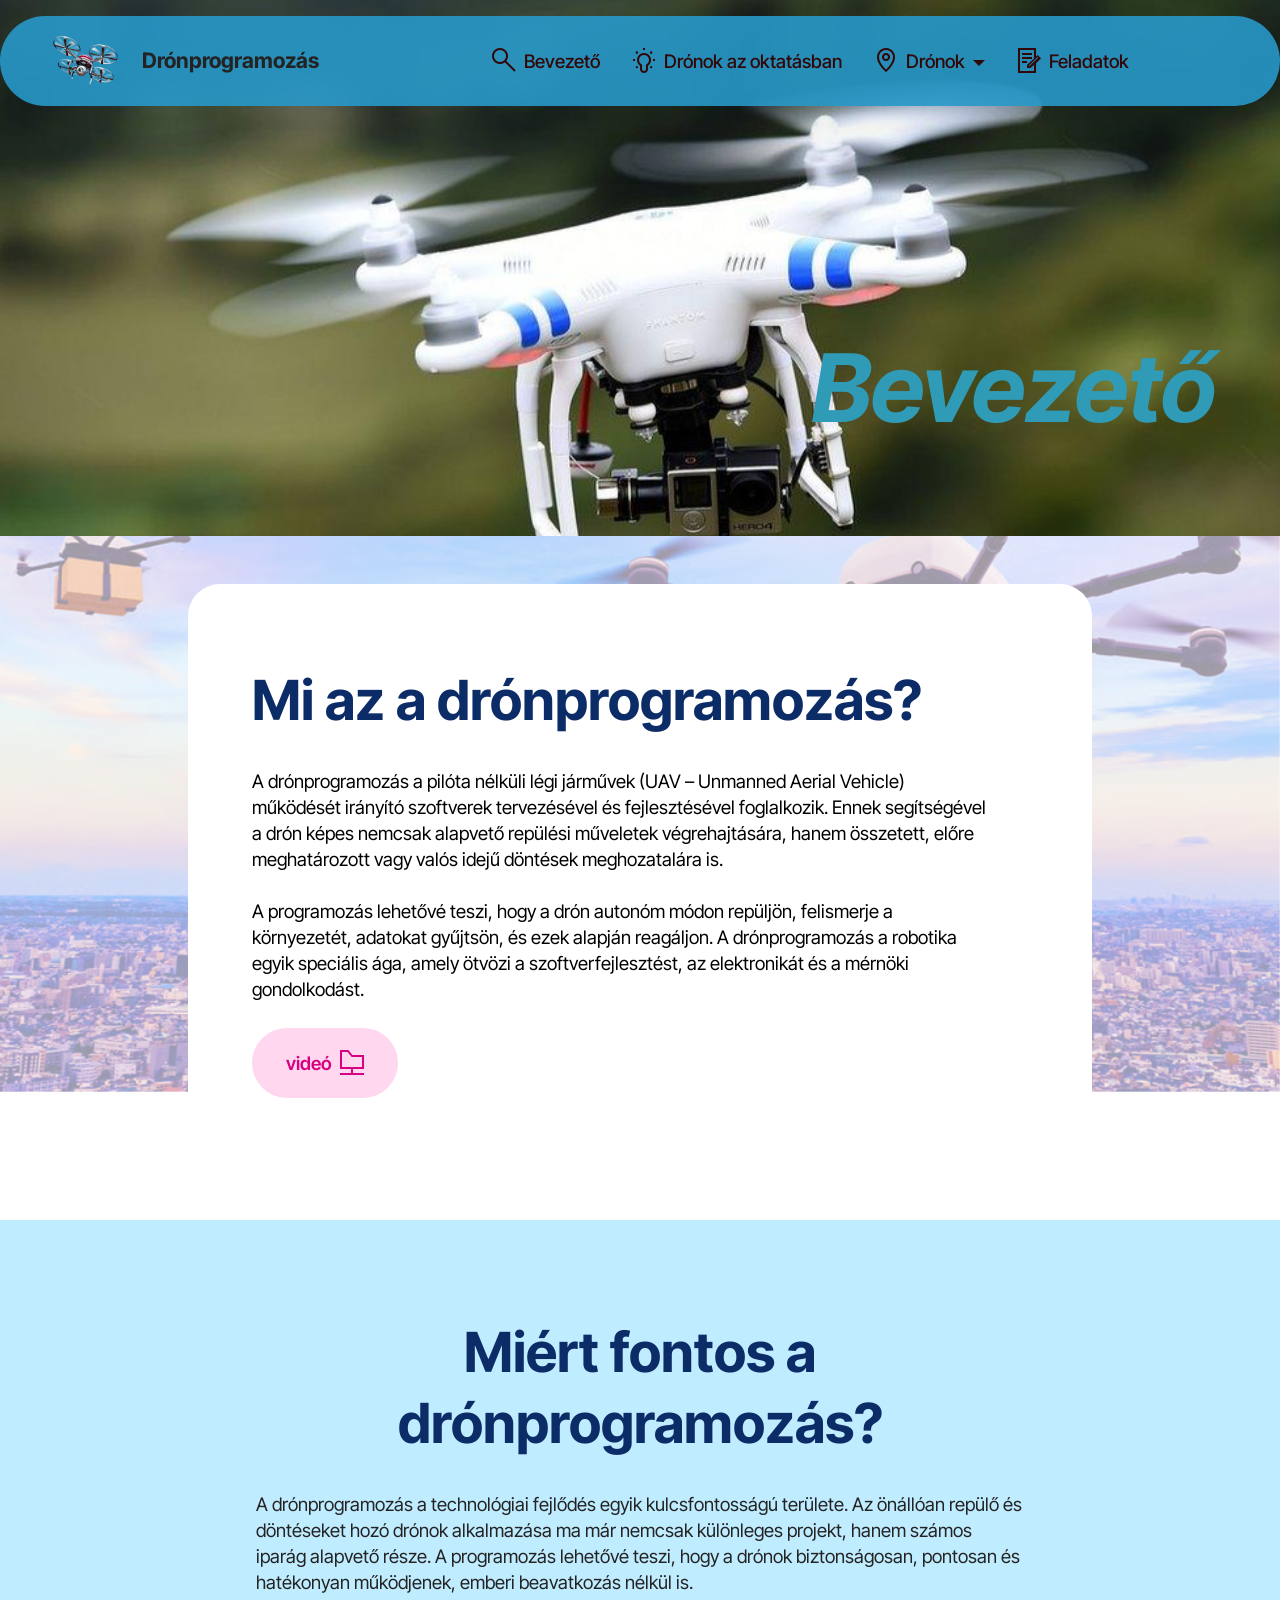
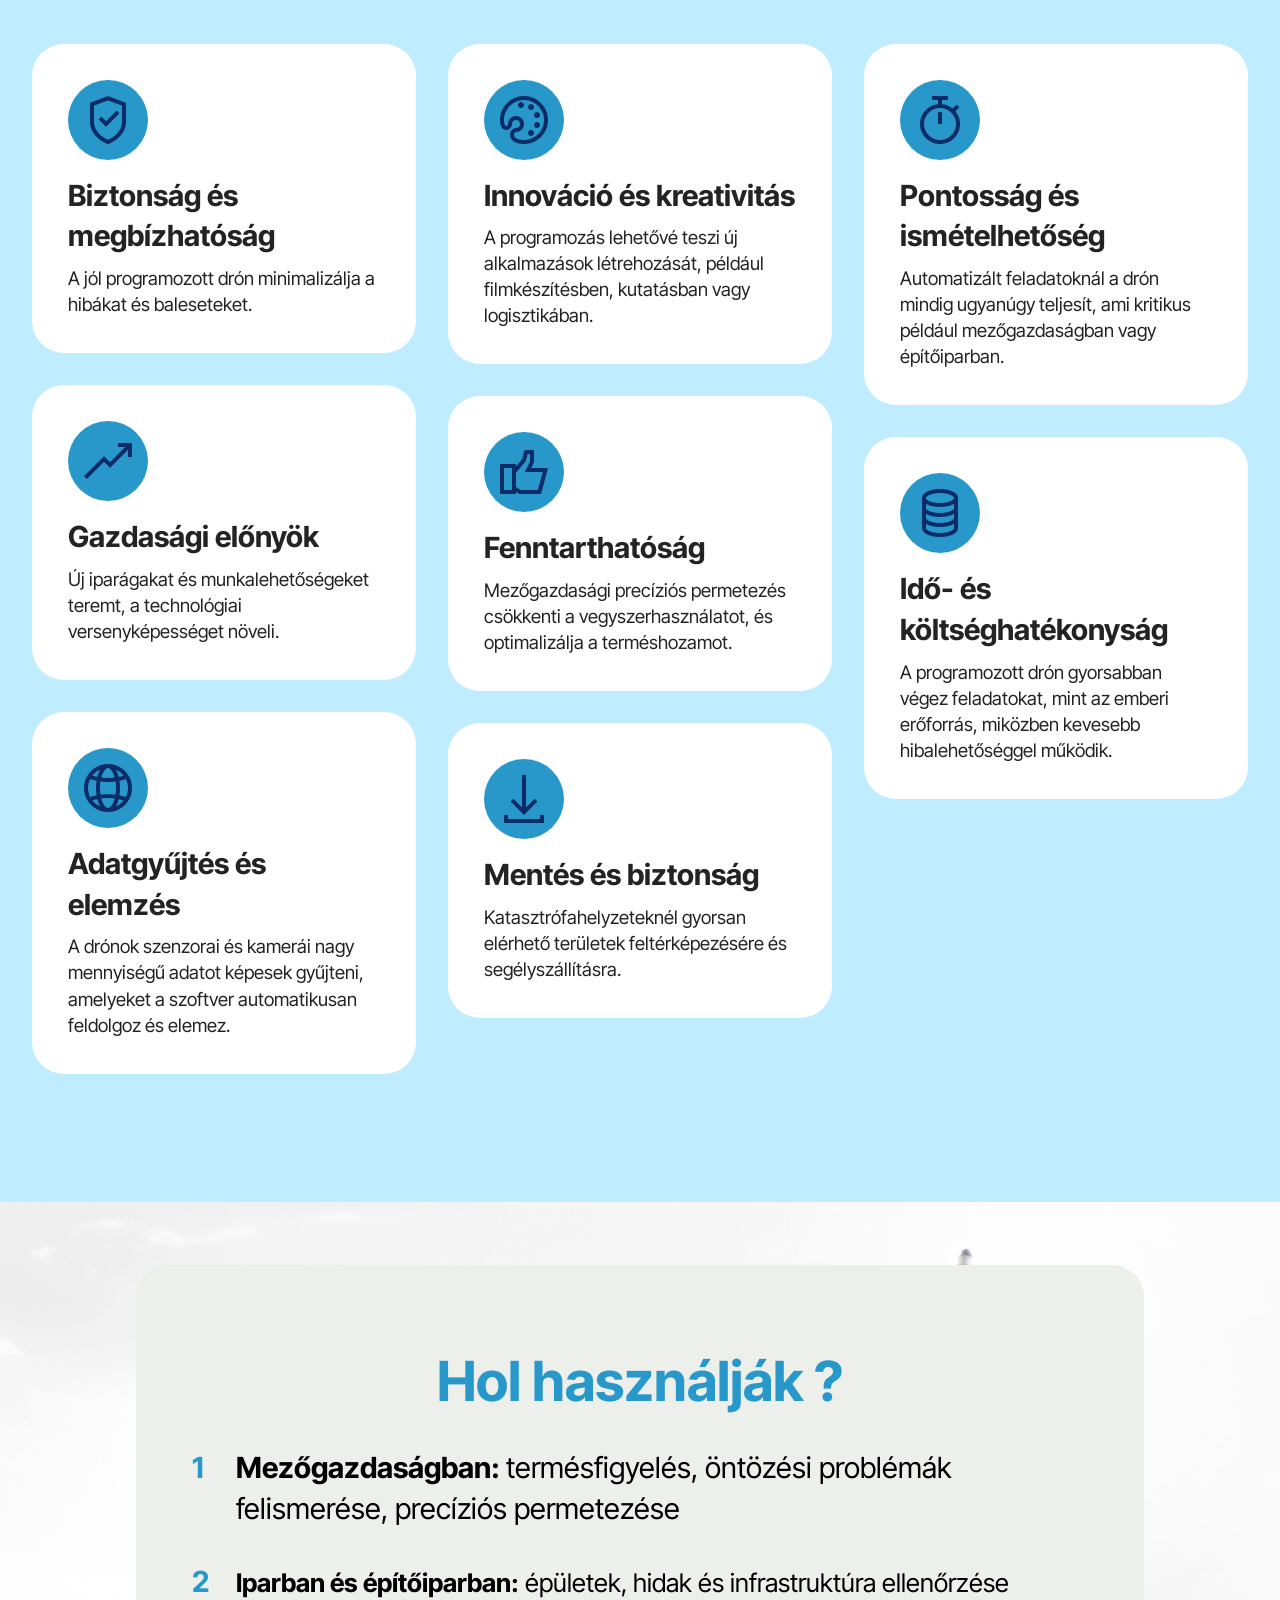
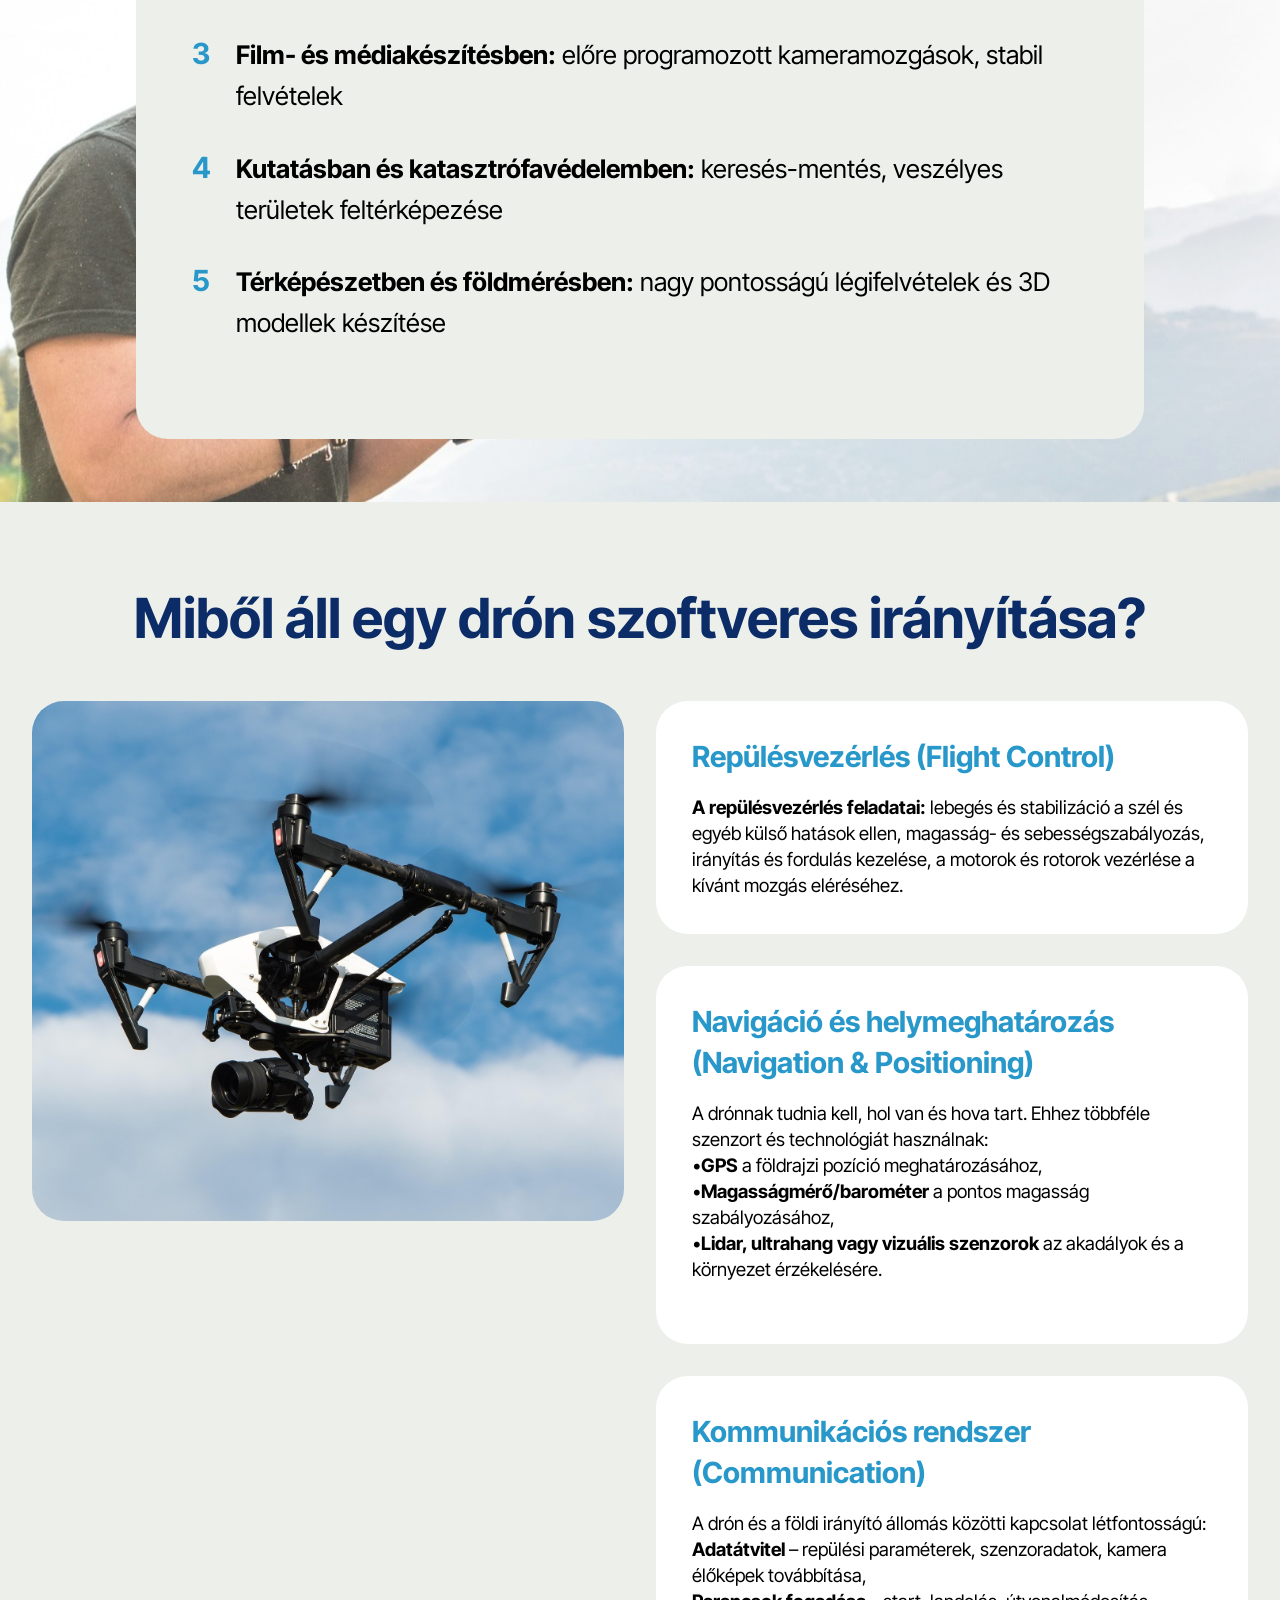
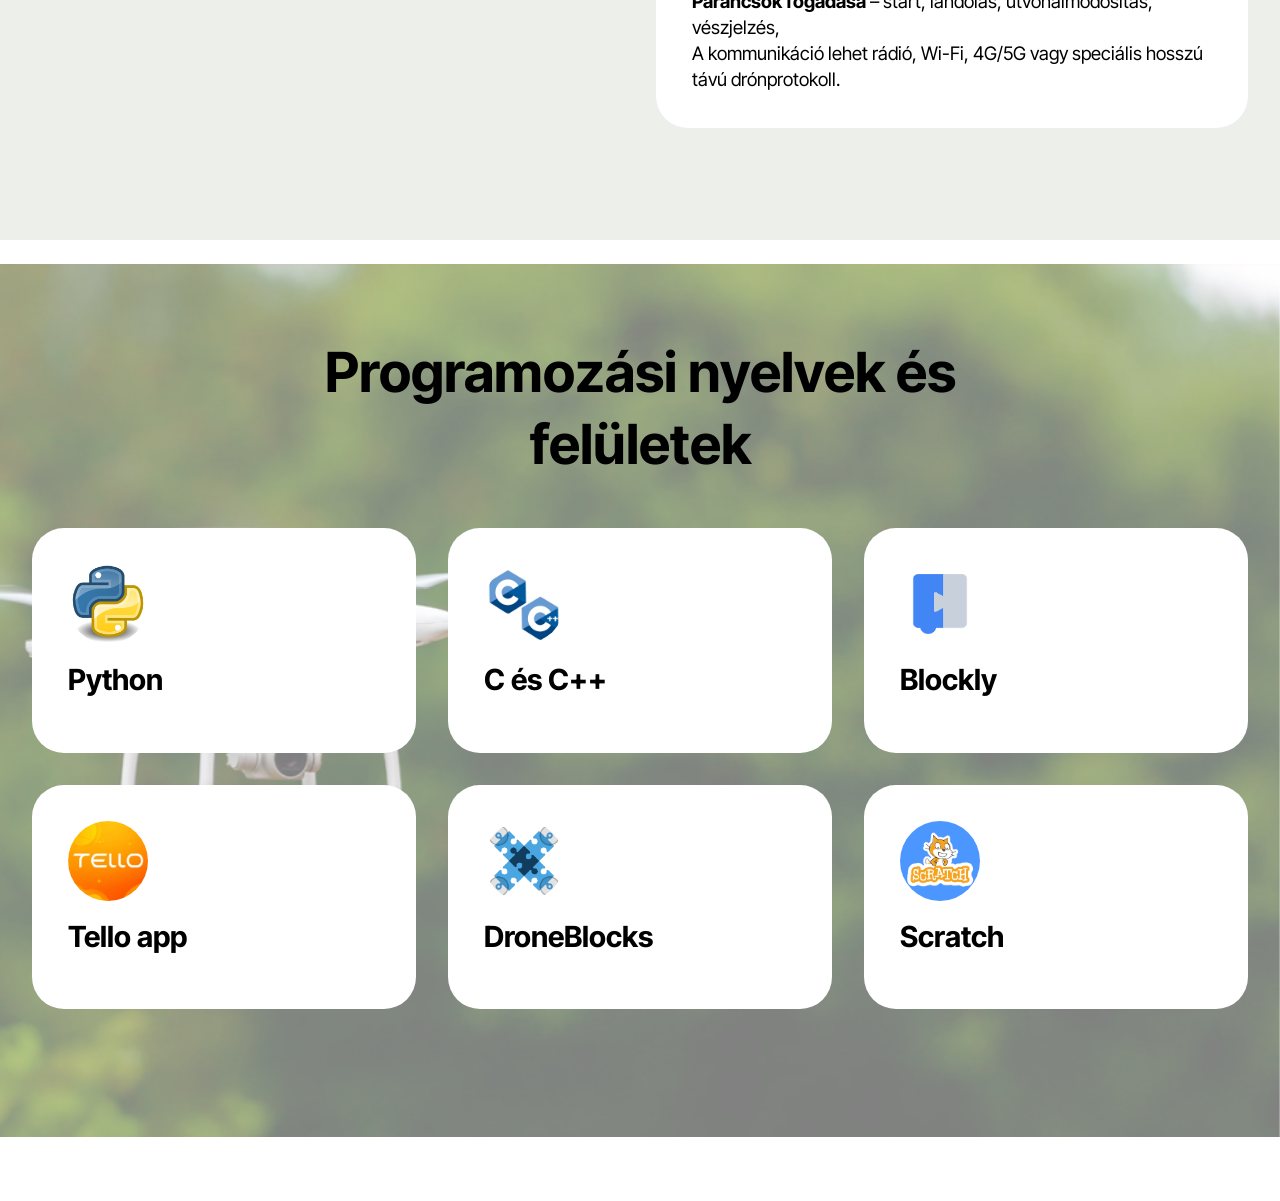
==== commit 5d6a8e8e: "Update bevezeto.html" ====
--- a/bevezeto.html
+++ b/bevezeto.html
@@ -57,7 +57,7 @@
 					</li>
 					<li class="nav-item dropdown">
 						<a class="nav-link link dropdown-toggle text-info display-7" href="page3.html" data-toggle="dropdown-submenu" data-bs-toggle="dropdown" data-bs-auto-close="outside" aria-expanded="false"><span class="mobi-mbri mobi-mbri-map-pin mbr-iconfont mbr-iconfont-btn"></span>Drónok</a><div class="dropdown-menu" aria-labelledby="dropdown-530"><a class="dropdown-item text-info text-primary display-7" href="TT.html">DJI RoboMaster TT</a><a class="show dropdown-item text-info text-primary display-7" href="Tello.html">DJI Tello EDU</a><a class="show dropdown-item text-info text-primary display-7" href="CoDrone.html">CoDrone EDU</a><a class="show dropdown-item text-info text-primary display-7" href="Crazy.html">Crazyflie</a><a class="show dropdown-item text-info text-primary display-7" href="foci.html">Skykick - Drone Soccer</a></div>
-					</li><li class="nav-item"><a class="nav-link link text-info show text-primary display-7" href="page8.html"><span class="mobi-mbri mobi-mbri-contact-form mbr-iconfont mbr-iconfont-btn"></span>Feladatok</a></li></ul>
+					</li><li class="nav-item"><a class="nav-link link text-info show text-primary display-7" href="feladatok.html"><span class="mobi-mbri mobi-mbri-contact-form mbr-iconfont mbr-iconfont-btn"></span>Feladatok</a></li></ul>
 				
 				
 			</div>
@@ -408,4 +408,4 @@
   
   <input name="animation" type="hidden">
   </body>
-</html>+</html>
